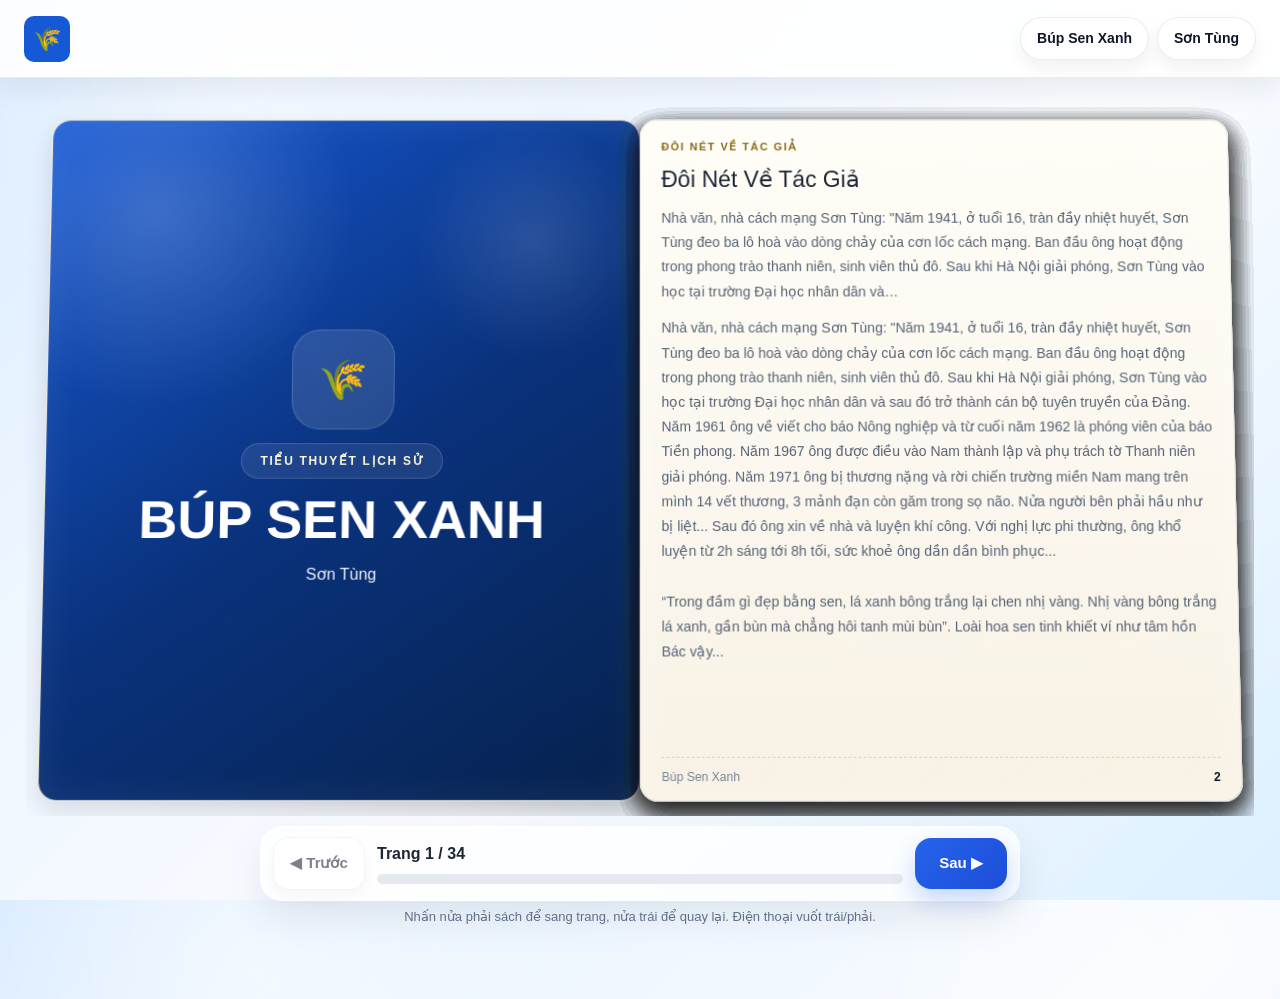
==== test.html @ 9b752dc6 "l2" ====
<!DOCTYPE html>
<html lang="vi">
<head>
  <meta charset="UTF-8" />
  <meta name="viewport" content="width=device-width, initial-scale=1.0, user-scalable=yes" />
  <title>Búp Sen Xanh - Sơn Tùng</title>

  <!-- Bootstrap -->
  <link
    href="https://cdn.jsdelivr.net/npm/bootstrap@5.3.3/dist/css/bootstrap.min.css"
    rel="stylesheet"
  />

  <style>
    * { box-sizing: border-box; }

    :root {
      --book-w: min(96vw, 2200px);
      --book-h: min(84vh, 1320px);
      --page-gap: clamp(12px, 1vw, 24px);

      --paper: #fffdf7;
      --paper-2: #f4ecde;
      --ink: #1d2734;
      --muted: #556274;

      --cover-1: #1659d6;
      --cover-2: #0a327c;
      --cover-3: #06214d;

      --shadow: 0 40px 90px rgba(0,0,0,.35);
      --turn-time: 1.1s;
      --nav-h: 78px;
    }

    html, body { height: 100%; }

    body {
      margin: 0;
      min-height: 100vh;
      overflow-x: hidden;
      overflow-y: auto;
      font-family: 'Segoe UI', Inter, Arial, Helvetica, sans-serif;
      color: var(--ink);
      background:
        radial-gradient(circle at 20% 8%, rgba(255,255,255,.55), transparent 24%),
        radial-gradient(circle at 85% 12%, rgba(255,255,255,.35), transparent 18%),
        linear-gradient(135deg, #d9ebff 0%, #eef6ff 28%, #f9fbff 58%, #ddf0ff 100%);
    }

    .topbar {
      position: fixed;
      top: 0;
      left: 0;
      right: 0;
      z-index: 9999;
      background: rgba(255,255,255,.88) !important;
      backdrop-filter: blur(12px);
      border-bottom: 1px solid rgba(15,23,42,.08);
      box-shadow: 0 10px 30px rgba(15,23,42,.08);
      min-height: var(--nav-h);
    }

    .navbar-brand img {
      height: 46px;
      width: auto;
      object-fit: contain;
      display: block;
      border-radius: 10px;
    }

    .btn-nav {
      display: inline-flex;
      align-items: center;
      justify-content: center;
      padding: 10px 16px;
      border-radius: 999px;
      text-decoration: none;
      font-weight: 700;
      font-size: 14px;
      color: #0f172a;
      background: #ffffff;
      border: 1px solid rgba(15,23,42,.08);
      box-shadow: 0 8px 18px rgba(15,23,42,.06);
      transition: .2s ease;
    }

    .btn-nav:hover {
      transform: translateY(-1px);
      color: #1d4ed8;
      border-color: rgba(37,99,235,.2);
    }

    .nav-buttons { margin-left: auto; }

    .app {
      min-height: 100%;
      display: grid;
      grid-template-rows: 1fr auto;
      padding: calc(var(--nav-h) + 18px) clamp(10px, 2vw, 26px) 12px;
      gap: 10px;
    }

    .stage {
      position: relative;
      display: flex;
      align-items: center;
      justify-content: center;
      perspective: 4600px;
      overflow: hidden;
    }

    .floor-shadow {
      position: absolute;
      width: calc(var(--book-w) * 0.92);
      height: clamp(50px, 5vw, 90px);
      bottom: 2.5%;
      border-radius: 50%;
      background: radial-gradient(ellipse at center, rgba(0,0,0,.28), transparent 72%);
      filter: blur(18px);
      transform: translateY(16px);
      pointer-events: none;
    }

    .book {
      position: relative;
      width: var(--book-w);
      height: var(--book-h);
      transform-style: preserve-3d;
      transform: rotateX(10deg);
      user-select: none;
      cursor: pointer;
    }

    .book-base {
      position: absolute;
      inset: 0;
      border-radius: 22px;
      background: linear-gradient(180deg, #cbc5bc 0%, #b4ada4 35%, #d8d1c9 100%);
      transform: translateZ(-36px);
      box-shadow: var(--shadow);
    }

    .page-stack-left, .page-stack-right {
      position: absolute;
      top: clamp(14px, 1vw, 24px);
      width: calc(50% - var(--page-gap));
      height: calc(100% - clamp(28px, 2vw, 48px));
      border-radius: 18px;
      overflow: hidden;
      background: linear-gradient(180deg, #fcf8ef 0%, #efe7d7 45%, #faf5ea 100%);
      box-shadow: inset 0 0 0 1px rgba(0,0,0,.07), inset 0 0 20px rgba(0,0,0,.07);
      z-index: 1;
    }

    .page-stack-left { left: var(--page-gap); }
    .page-stack-right { right: var(--page-gap); }

    .spine {
      position: absolute;
      left: 50%;
      top: 1.2%;
      width: clamp(18px, 1vw, 26px);
      height: 97%;
      transform: translateX(-50%) translateZ(4px);
      border-radius: 999px;
      background: linear-gradient(180deg, rgba(255,255,255,.65) 0%, rgba(255,255,255,.18) 12%, rgba(0,0,0,.18) 48%, rgba(255,255,255,.28) 80%, rgba(255,255,255,.55) 100%);
      box-shadow: 0 0 26px rgba(255,255,255,.28), inset 0 0 10px rgba(0,0,0,.2);
      z-index: 6;
      pointer-events: none;
    }

    .gutter-shadow {
      position: absolute;
      left: 50%;
      top: clamp(14px, 1vw, 24px);
      width: clamp(60px, 6vw, 100px);
      height: calc(100% - clamp(28px, 2vw, 48px));
      transform: translateX(-50%);
      background: radial-gradient(circle at center, rgba(0,0,0,.16), transparent 68%);
      filter: blur(12px);
      z-index: 4;
      pointer-events: none;
    }

    .sheet {
      position: absolute;
      inset: 0;
      transform-style: preserve-3d;
      pointer-events: none;
    }

    .page {
      position: absolute;
      top: clamp(14px, 1vw, 24px);
      width: calc(50% - var(--page-gap));
      height: calc(100% - clamp(28px, 2vw, 48px));
      border-radius: 18px;
      overflow-y: auto;
      background: linear-gradient(180deg, var(--paper) 0%, #fbf7ee 55%, #f8f1e4 100%);
      border: 1px solid rgba(0,0,0,.07);
      box-shadow: 0 10px 26px rgba(0,0,0,.12), inset 0 0 40px rgba(255,255,255,.4);
      backface-visibility: hidden;
      display: flex;
      flex-direction: column;
    }

    .page::-webkit-scrollbar { width: 6px; }
    .page::-webkit-scrollbar-thumb { background: rgba(0,0,0,.15); border-radius: 999px; }

    .static-left { left: var(--page-gap); transform-origin: right center; z-index: 5; }
    .front { right: var(--page-gap); transform-origin: left center; transition: transform var(--turn-time) cubic-bezier(.2,.72,.18,1); z-index: 3; }
    .back { left: var(--page-gap); transform: rotateY(180deg); transform-origin: right center; transition: transform var(--turn-time) cubic-bezier(.2,.72,.18,1); z-index: 2; }

    .sheet.flipped .front { transform: rotateY(-180deg); }
    .sheet.flipped .back { transform: rotateY(0deg); }

    .page-content {
      position: relative;
      z-index: 1;
      height: 100%;
      padding: clamp(18px, 1.5vw, 34px) clamp(18px, 1.6vw, 36px) clamp(14px, 1vw, 24px);
      display: flex;
      flex-direction: column;
      gap: clamp(10px, 1vw, 16px);
      overflow-y: auto;
    }

    .cover-layout {
      height: 100%;
      border-radius: inherit;
      display: flex;
      flex-direction: column;
      justify-content: center;
      align-items: center;
      text-align: center;
      gap: 14px;
      color: #fff;
      background: radial-gradient(circle at 18% 14%, rgba(255,255,255,.18), transparent 26%), radial-gradient(circle at 82% 18%, rgba(255,255,255,.12), transparent 16%), linear-gradient(145deg, var(--cover-1) 0%, var(--cover-2) 52%, var(--cover-3) 100%);
      box-shadow: inset 0 0 0 1px rgba(255,255,255,.08), inset 0 0 40px rgba(255,255,255,.08);
      position: relative;
      overflow: hidden;
    }

    .cover-emblem { width: clamp(90px, 8vw, 150px); height: clamp(90px, 8vw, 150px); display: grid; place-items: center; border-radius: 28px; font-size: clamp(40px, 3vw, 70px); background: rgba(255,255,255,.12); border: 1px solid rgba(255,255,255,.16); backdrop-filter: blur(8px); }
    .cover-badge { display: inline-flex; align-items: center; justify-content: center; padding: 8px 18px; border-radius: 999px; font-size: clamp(12px, .85vw, 16px); font-weight: 800; letter-spacing: .14em; text-transform: uppercase; color: #fff8d5; border: 1px solid rgba(255,255,255,.16); background: rgba(255,255,255,.08); }
    .cover-title { margin: 0; max-width: 90%; font-size: clamp(30px, 4.2vw, 86px); line-height: 1.03; font-weight: 900; }
    .cover-sub { margin: 0; max-width: min(80%, 680px); font-size: clamp(14px, 1.25vw, 24px); line-height: 1.75; opacity: .96; }

    .chapter-kicker { font-size: clamp(11px, .78vw, 14px); font-weight: 800; letter-spacing: .14em; color: #8a6a15; text-transform: uppercase; }
    .chapter-title { margin: 0; font-size: clamp(22px, 1.8vw, 40px); line-height: 1.2; }
    .lead { margin: 0; font-size: clamp(14px, 1.08vw, 20px); line-height: 1.8; color: var(--muted); white-space: pre-wrap; }

    .highlight { padding: clamp(14px, 1vw, 18px); border-radius: 16px; background: linear-gradient(180deg, #fff4cf 0%, #fff9e7 100%); border-left: 5px solid #f2b628; color: #725300; font-size: clamp(13px, .95vw, 18px); line-height: 1.8; }

    .page-footer { margin-top: auto; padding-top: 10px; border-top: 1px dashed rgba(15,23,42,.14); display: flex; align-items: center; justify-content: space-between; gap: 10px; font-size: clamp(12px, .85vw, 15px); color: #778396; }
    .page-no { font-weight: 800; color: #0f172a; }

    .controls {
      width: min(760px, 100%);
      margin: 0 auto;
      display: grid;
      grid-template-columns: auto 1fr auto;
      align-items: center;
      gap: 12px;
      padding: 10px 12px;
      border-radius: 22px;
      background: rgba(255,255,255,.78);
      border: 1px solid rgba(255,255,255,.7);
      box-shadow: 0 16px 40px rgba(15,23,42,.08);
      backdrop-filter: blur(12px);
    }

    .nav-btn-control {
      border: 0;
      min-width: 92px;
      padding: 14px 16px;
      border-radius: 16px;
      cursor: pointer;
      font-size: 15px;
      font-weight: 800;
      transition: transform .18s ease, opacity .18s ease;
    }
    .nav-btn-control:hover { transform: translateY(-2px); }
    .nav-btn-control.prev { background: #ffffff; color: #0f172a; border: 1px solid rgba(15,23,42,.08); box-shadow: 0 8px 18px rgba(15,23,42,.06); }
    .nav-btn-control.next { color: white; background: linear-gradient(135deg, #2563eb, #1d4ed8); box-shadow: 0 12px 24px rgba(37,99,235,.24); }
    .nav-btn-control:disabled { cursor: not-allowed; opacity: .55; transform: none; }

    .status { display: grid; gap: 8px; min-width: 0; }
    .progress { width: 100%; height: 10px; border-radius: 999px; overflow: hidden; background: #e6e9f0; }
    .progress span { display: block; width: 0%; height: 100%; border-radius: inherit; background: linear-gradient(90deg, #2563eb, #6bb6ff); transition: width .35s ease; }
    .hint { text-align: center; font-size: 13px; color: #64748b; margin-top: 6px; margin-bottom: 5%; }

    @media (max-width: 1400px) { :root { --book-w: min(95vw, 1800px); --book-h: min(80vh, 1050px); } }
    @media (max-width: 980px) { :root { --book-w: min(97vw, 1260px); --book-h: min(70vh, 820px); } .book { transform: rotateX(6deg); } }
    @media (max-width: 640px) { :root { --book-w: 97vw; --book-h: min(56vh, 560px); --page-gap: 10px; } .book { transform: rotateX(3deg); } .controls { grid-template-columns: 74px 1fr 74px; } .nav-btn-control { min-width: 74px; padding: 12px 10px; font-size: 14px; } .cover-title { font-size: clamp(22px, 6vw, 34px); } .chapter-title { font-size: 18px; } }
  </style>
</head>
<body>
  <nav class="navbar navbar-expand-lg topbar">
    <div class="container-fluid px-3 px-lg-4">
      <a class="navbar-brand" id="brandLink" href="#">
        <img id="brandLogo" src="data:image/svg+xml,%3Csvg xmlns='http://www.w3.org/2000/svg' viewBox='0 0 100 100'%3E%3Crect width='100' height='100' fill='%231659d6'/%3E%3Ctext x='50' y='67' font-size='50' text-anchor='middle' fill='white' font-family='monospace'%3E🌾%3C/text%3E%3C/svg%3E" alt="Logo">
      </a>
      <button class="navbar-toggler" type="button" data-bs-toggle="collapse" data-bs-target="#navbarMain"><span class="navbar-toggler-icon"></span></button>
      <div class="collapse navbar-collapse" id="navbarMain">
        <ul class="navbar-nav me-auto"></ul>
        <div class="nav-buttons d-flex align-items-center gap-2" id="navButtons"></div>
      </div>
    </div>
  </nav>

  <div class="app">
    <div class="stage">
      <div class="floor-shadow"></div>
      <div class="book" id="book"></div>
    </div>
    <div>
      <div class="controls">
        <button class="nav-btn-control prev" id="prevBtn">◀ Trước</button>
        <div class="status"><strong id="pageInfo">Trang 1 / 1</strong><div class="progress"><span id="progressBar"></span></div></div>
        <button class="nav-btn-control next" id="nextBtn">Sau ▶</button>
      </div>
      <div class="hint">Nhấn nửa phải sách để sang trang, nửa trái để quay lại. Điện thoại vuốt trái/phải.</div>
    </div>
  </div>

  <script>
    // ==================== TOÀN BỘ NỘI DUNG BÚP SEN XANH ====================
    // Nội dung được trích từ file PDF, đầy đủ 3 chương với 31 phần
    const PAGE_CONTENTS = [
      { type: "cover", title: "BÚP SEN XANH", subtitle: "Sơn Tùng", badge: "TIỂU THUYẾT LỊCH SỬ", icon: "🌾" },
      { title: "Đôi Nét Về Tác Giả", content: "Nhà văn, nhà cách mạng Sơn Tùng: \"Năm 1941, ở tuổi 16, tràn đầy nhiệt huyết, Sơn Tùng đeo ba lô hoà vào dòng chảy của cơn lốc cách mạng. Ban đầu ông hoạt động trong phong trào thanh niên, sinh viên thủ đô. Sau khi Hà Nội giải phóng, Sơn Tùng vào học tại trường Đại học nhân dân và sau đó trở thành cán bộ tuyên truyền của Đảng. Năm 1961 ông về viết cho báo Nông nghiệp và từ cuối năm 1962 là phóng viên của báo Tiền phong. Năm 1967 ông được điều vào Nam thành lập và phụ trách tờ Thanh niên giải phóng. Năm 1971 ông bị thương nặng và rời chiến trường miền Nam mang trên mình 14 vết thương, 3 mảnh đạn còn găm trong sọ não. Nửa người bên phải hầu như bị liệt... Sau đó ông xin về nhà và luyện khí công. Với nghị lực phi thường, ông khổ luyện từ 2h sáng tới 8h tối, sức khoẻ ông dần dần bình phục...\n\n“Trong đầm gì đẹp bằng sen, lá xanh bông trắng lại chen nhị vàng. Nhị vàng bông trắng lá xanh, gần bùn mà chẳng hôi tanh mùi bùn”. Loài hoa sen tinh khiết ví như tâm hồn Bác vậy..." },
      { title: "Chương I - Thời Thơ Ấu (Phần 1)", content: "Cơn dông mùa hạ dấy lên ở phía nam. Mây đen từng khối ùn ùn như nấm từ dưới chân trời đùn lên. Thoáng chốc, các ngọn núi của dãy Dăng Màn, Thiên Nhẫn… đã ngập chìm vào mây đen đục. Mảng nắng hẹp dần. Cảnh sắc hai bờ sông Lam đã ngả màu sẫm. Bên gốc cây đa đầu làng Chùa có mấy con bò đứng ngủ, mồm nhai uể oải. Một tốp người đi làm đồng về ngồi nghỉ chân bên gốc đa đang gạ ông Xẩm hát cho nghe một bài mới. Ông Xẩm ngước đôi mắt mù lòa về phía có tiếng sấm xa xa... Ông Xẩm cất tiếng đàn bầu: \"Trời có thấu chăng trời! Nước Nam cơ khổ nhiều đời đắng cay...\" Bé Thanh chạy về khi mẹ chuyển dạ sinh em trai. Đêm đó, ông đồ Hoàng Xuân Đường đặt tên cho đứa trẻ là Nguyễn Sinh Côn, tự Tất Thành." },
      { title: "Chương I - Thời Thơ Ấu (Phần 2)", content: "Dưới bóng tre đầu làng, bà đồ cùng mấy người đứng tuổi chạy ra phía đầm sen. Về tới đầu sân, cơn đau chuyển sinh lại thốn thoáy, mệt quá chị nho Sắc phải ngồi thụp xuống bên gốc cây thị. Bà đồ giục cô An: \"An, con vô quạt than lên! Mau!\" Bé Thanh bước qua dãy chè mạn hảo sang nhà ông bà ngoại. Tiếng khóc chào đời của đứa trẻ vang lên. Ông đồ ngồi xếp bằng trên phản gụ, anh nho Sắc ngồi đối diện. Ông đồ nói: \"Tôi muốn đặt cho cháu tên là Côn, tự là Tất Thành. Côn ấy là tích loài cá hóa chim bằng. Thằng bé sẽ có chí vùng vẫy bốn bể, dù gặp truân chuyên chìm nổi, nhưng ắt thành công.\" Anh nho Sắc nắn nót dòng chữ Nguyễn Sinh Côn, tự Tất Thành." },
      { title: "Chương I - Thời Thơ Ấu (Phần 3)", content: "Không ai còn nhớ được người đầu tiên của dòng họ Nguyễn Sinh đến làng Sen khai cơ lập nghiệp. Người ta chỉ còn nhớ rằng, từ buổi làng Sen còn là trang trại đã có người họ Nguyễn ở sinh sống. Hồi bấy giờ còn gọi là Trại Sen, vì có nhiều đầm sen rộng bát ngát. Hà Thị Hy là con gái một nghệ nhân nổi tiếng về ngón đàn đáy, đàn bầu. Cô có biệt tài về múa đèn, được gọi là cô Đèn. Cô Hy về làm bạn với ông Nguyễn Sinh Nhậm, năm Quý Hợi (1863) sinh con trai đặt tên là Nguyễn Sinh Sắc. Cha mất sớm, mẹ cũng mất khi Sắc mới lên bốn, Sắc về ở với người anh cùng cha khác mẹ." },
      { title: "Chương I - Thời Thơ Ấu (Phần 4)", content: "Từ ngày ông đồ Hoàng Xuân Đường tạ thế, nhà bà đồ trở nên eo hẹp tiền tiêu. Cả nhà bảy miệng ăn chỉ trông vào hoa lợi của hơn hai mẫu ruộng. Chị nho Sắc và cô An phải kéo sợi dệt vải luôn tay mới có tiền bút nghiên cho anh Sắc học ôn thi. Vừa qua giỗ đầu ông Hoàng Xuân Đường, anh nho Sắc đi thi Hương khoa Giáp Ngọ (1894) trường Nghệ. Ông Xẩm hát tích Cúc Hoa nuôi chồng ăn học. Tin vui: anh nho Sắc đỗ cử nhân. Cả làng ra đón quan tân khoa. Anh Sắc nói: \"Tôi sinh từ làng Sen. Tôi lớn lên trên đất làng Chùa. Tôi là dân và bao giờ cũng vẫn là người dân của làng ta, của xứ sở ta.\"" },
      { title: "Chương I - Thời Thơ Ấu (Phần 5)", content: "Sương sớm ám mái nhà. Tiếng chim cu gáy trên khóm tre làng xa văng vẳng. Nắng trải vàng rộm đồng quê. Bà con hàng xóm và bạn hát phường vải lần lượt đến tiễn đưa gia đình quan cử vào kinh. Bé Côn chạy từ ngoài hè nhà sà vào lòng bà. Bà đồ ôm choàng lấy cháu, nước mắt ướt mèm. Đoàn người tiễn đưa ra tới con đường quan. Ông Xẩm cất tiếng đàn bầu: \"Chòm xóm náu lặng mà nghe, tôi xin ca một bài vè Đức ông. Bao giờ đầu nhọn như chông, xương đeo trước ngực, Đức ông sẽ về...\" Thành phố Vinh hiện ra trước mắt cậu bé Côn. Lần đầu tiên Côn thấy có nhiều đường tỏa ra như bàn cờ và nhà cửa san sát." },
      { title: "Chương I - Thời Thơ Ấu (Phần 6)", content: "Sau một tháng đi bộ ròng rã, gia đình anh cử nhân Nguyễn Sinh Sắc vào tới kinh đô Huế. Anh Sắc đưa vợ con đến ở đậu tại ngôi nhà tranh ba gian gần Viện Đô Sát. Anh vào học Quốc tử giám, đổi tên là Nguyễn Sinh Huy. Lần đầu tiên đến kinh thành Huế, Côn ngơ ngác như chú nai con lạc. Côn và anh cả Khiêm được cha dẫn đi xem phong cảnh đất thần kinh. Côn hỏi về sông Hương, về Ngọ Môn. Đi trên đường về chợ Xép, Côn thấy nhiều người nghèo khổ, ăn xin. Anh Sắc nói: \"Các con cứ hình dung cái nón chóp úp sấp thì sự sắp xếp kẻ giàu, người nghèo ở trên thế gian này cũng thế.\"" },
      { title: "Chương I - Thời Thơ Ấu (Phần 7)", content: "Anh cử nhân Nguyễn Sinh Sắc lại rớt khoa thi Hội Mậu Tuất (1898). Quan thượng thư Bộ Hình Đào Tấn thông cảm cảnh nhà túng thiếu, bàn với ông Nguyễn Viết Chuyên đón cử nhân Nguyễn Sinh Sắc về dạy học. Anh Sắc nhận đến ở nhà ông Nguyễn Độ tại Dương Nổ. Côn lên tám tuổi có trí nhớ khác thường. Một hôm anh Sắc kiểm tra bài, Côn đã thuộc cả mười lăm trang sách. Anh Sắc nói: \"Con đã thuộc bài, các bạn chưa thuộc mà con rủ bạn đi câu cá là phạm lỗi ích kỷ.\" Mặt trời đã đứng bóng, ba cậu học trò bước theo sau thầy trên con đường làng man mát bóng tre." },
      { title: "Chương I - Thời Thơ Ấu (Phần 8)", content: "Chị Sắc sống thui thủi một mình trong thành nội, nhớ chồng con da diết. Chị bàn với chồng đưa bé Côn về ở cùng. Cậu bé Nguyễn Sinh Côn lại sống bên cạnh mẹ trong những ngày mẹ đau yếu sắp sinh em. Côn xin theo Huệ Minh xem lễ Vạn Thọ (sinh nhật vua). Côn được nhìn thấy vua Thành Thái. Sau đó Côn bị cảm. Mùa hè năm cuối thế kỷ 19, Côn đang nhặt lá thì mẹ đau bụng chuyển sinh. Côn chạy sang Dương Nổ gọi cha về. Chị Sắc sinh con trai, anh đặt tên là Nguyễn Sinh Nhuận. Chị Sắc bị bệnh hậu sản. Anh Sắc phải đi Thanh Hóa coi thi Hương." },
      { title: "Chương I - Thời Thơ Ấu (Phần 9)", content: "Ngày 22 tháng chạp năm Canh Tý (10-2-1901), kinh thành Huế nhuộm màu ảm đạm. Côn xách cơm về thì nghe tiếng Huệ Minh gọi: \"Côn ơi! Mệ chết!\" Côn chạy về, mẹ đã tắt thở. Côn phủ phục bên mẹ khóc. Huệ Minh bế bé Xin ra. Hàng xóm đến giúp đưa đám. Ngôi mộ bà cử Sắc được vun cao bên bãi tha ma Nam Giao. Chôn cất mẹ xong, Côn bế em về nhà. Đêm giao thừa, Côn ru em: \"À ơi. Bồng bồng bế bế bồng bồng… Cò con theo mẹ sang sông đắm đò…\" Bé Xin gào khóc đòi sữa rồi đuối dần." },
      { title: "Chương I - Thời Thơ Ấu (Phần 10)", content: "Nguyễn Sinh Sắc về tới Thành Nội, vợ đã mất, đứa con út hấp hối trên tay bé Côn. Ông đưa hai con trai trở về Nghệ. Bà đồ An ôm cháu khóc. Phan Bội Châu và Vương Thúc Quý phúng viếng đôi câu đối. Bà đồ An bán ruộng lần thứ ba cho chàng rể vào kinh ứng thí. Côn kể cho bà nghe việc được nhìn thấy mặt vua. Côn hỏi về người tai mắt. Bà đáp: \"Người tai mắt là người có nhiều chữ, có chí lớn, lo nghĩ những công việc ích nước lợi dân.\" Trong lớp học, Côn làm câu đối: \"Chung Sơn vượng khí thành kiên cố, Trắc Lĩnh đa vân thị lão niên.\" Tin vui: ông Nguyễn Sinh Sắc đậu Hội thí, Phó bảng." },
      { title: "Chương I - Thời Thơ Ấu (Phần 11)", content: "Cụ đồ An ốm nặng. Côn chăm sóc bà, nhai trầu cho bà. Bà nói: \"Cháu sáng ý, lanh tay, nhạy miệng. Bà rất áy náy về cha cháu ở cái tuổi trẻ chưa qua già chưa tới mà đã thất nội trợ!\" Tiếng chim cuốc kêu đêm, bà kể chuyện vua Đỗ Vũ hóa thành chim cuốc. Một buổi sáng, Côn được cha giao đi Vinh cân thuốc cho bà. Trên đường về, Côn gặp anh Khiêm báo tin: \"Bà chết rồi!\" Côn khóc nấc: \"Bà ơi! Ông ngoại cháu chết! Mệ cháu chết! Em cháu chết! Giờ lại đến lượt bà chết! Bà ơi!\"" },
      { title: "Chương I - Thời Thơ Ấu (Phần 12)", content: "Chôn cất bà ngoại xong, Phan Bội Châu lập Duy Tân Hội (5-1904). Quan Phó bảng Sắc không tham gia nhưng thường trao đổi với Phan Bội Châu. Côn thường làm liên lạc. Một hôm Côn chiết tự: \"Rút ruột vua, tam dân bình đẳng. Chém đầu Tây, tứ chủng giai huynh.\" Trên đường tiễn Phan Bội Châu lên đường Đông du, Phan Bội Châu nói với Côn: \"Chim bằng tung cánh xuyên trời thẳm, thử sức đại đương thuở cá côn. Chú tin cháu sẽ là người xoay chuyển cuộc thế.\" Hai cha con quan Phó bảng Sắc lặng lẽ bước trên con đường mưa bụi." },
      { title: "Chương II - Thời Niên Thiếu (Phần 1)", content: "Những ngày sửa soạn theo cha vào Huế lần thứ hai, Côn theo cha đi thắp hương mộ ông bà. Hai anh em đến chào thầy Vương Thúc Quý. Thầy tặng sách \"Nhất nhật tam tỉnh ngô thân\" và nói: \"Con đã để lại trong trí thầy một vế câu đối: Cưỡi ngựa dong thẳng Tấn lên Đường. Hôm nay con lên đường, thầy chúc con thẳng tấn đến đích lớn.\" Gió sớm đưa hương sen vào cửa sổ. Quan Phó bảng Sắc ngồi trước án thư uống trà mạn sen, nhìn con gái Thanh đã hai mươi tuổi, lòng băn khoăn. Ba cha con từ giã quê nhà, dân làng tiễn ra tận đầu làng." },
      { title: "Chương II - Thời Niên Thiếu (Phần 2)", content: "Ba cha con ông Sắc trở lại Huế: quan Phó bảng Nguyễn Sinh Huy, Nguyễn Tất Đạt, Nguyễn Tất Thành. Hai anh em trồng cây đại trên mộ mẹ. Những ngày đầu ở nhờ nhà ông Phạm Khắc Doãn. Tất Thành được quan biên tu chú ý vì đôi mắt sáng. Thành thể hiện sự khéo léo, nội trợ, được Phạm Gia Cần quý mến. Quan Phó bảng Huy nhận chức thừa biện Bộ Lễ. Phan Chu Trinh diễn thuyết đòi dân quyền. Tất Thành vào trường Đông Ba học chữ quốc ngữ và tiếng Pháp. Thầy hiệu trưởng khen Thành học giỏi, dịch thơ Pháp thành ca dao Việt Nam." },
      { title: "Chương II - Thời Niên Thiếu (Phần 3)", content: "Thu sang, Thành kết thúc tiểu học, hồi hộp chờ vào trường Quốc học. Chị Thanh gửi thư: \"Chị sống một thân, giữ nếp thanh bần mà không dốt nát. Chị đã học được chữ mới như em. Nghe lời giải San, chị vô Hội kín...\" Thầy Lê Văn Miến đến báo tin hai anh em được nhận vào trường Quốc học. Thầy nói: \"Nước mất mà không biết là bất trí, biết mà không chiến đấu là bất trung.\" Cầu Tràng Tiền được dựng lại. Nguyễn Tất Thành bước vào \"Thiên đường trường học\" với bao ngờ vực. Trên cổng trường gắn biển: \"Pháp tự quốc học trường môn\"." },
      { title: "Chương II - Thời Niên Thiếu (Phần 4)", content: "Đêm giỗ mẹ, ba cha con quây quần. Ông Đặng Thái Thân đến thăm, bàn việc đưa Nguyễn Tất Thành xuất dương sang Nhật theo Phan Bội Châu. Thành bày tỏ quan điểm: \"Đuổi hổ cửa trước, rước beo cửa sau. Muốn đánh đuổi kẻ địch thì phải biết rõ chúng. Cháu muốn sang Pháp để tìm hiểu.\" Đặng Thái Thân xúc động: \"Dù không cùng đường đi, nhưng vẫn tìm thấy ở cháu một đồng chí đồng tâm. Chú cháu mình cùng một trái tim: Yêu nước.\" Ông lặn vào đêm tối." },
      { title: "Chương II - Thời Niên Thiếu (Phần 5)", content: "Mùa hè, Thành cùng bạn thăm lăng tẩm, chùa Thiên Mụ. Bỗng tiếng trống ngũ liên, vọi đồng: \"Hoàng triều có biến!\" Vua Thành Thái mưu đánh Tây bị lộ, bị hạ ngục. Quan thừa biện Huy kể: \"Đức vua giả vờ lơ đễnh, giấu kín chí lớn bằng cách ham đọc sách Pháp, tập lái ô tô. Người Tây sợ lý tưởng cấp tiến của ngài.\" Sáng 21 tháng 6 năm Đinh Mùi (30-7-1907), vua Thành Thái bị đày. Dân chúng lập bàn thờ tiễn biệt. Vua ném tờ tuyên cáo xuống đất: \"Muôn dân nô lệ từng đàn, vui chi bệ ngọc ngai vàng riêng ta? Hỡi ôi mất nước tan nhà, cừu thù quốc sỉ ấy là nợ chung.\"" },
      { title: "Chương II - Thời Niên Thiếu (Phần 6)", content: "Nguyễn Sinh Huy bị buộc thôi chức, bổ nhiệm tri huyện Bình Khê. Vương Thúc Quý từ trần trên đường xuất dương. Tất Thành tiễn cha đi Bình Khê. Bến đò sông Hương, ông Huy nói: \"Cha đã kính thư vào ông Hồ Tá Bang. Nếu lập được trường Dục Thanh tại Phan Thiết, cha tới dạy chữ nho, con nhận dạy chữ mới.\" Ông đặt tay lên vai con: \"Với con, cha mong đợi rất nhiều. Cha đi nhá!\" Thành đứng nhìn theo, cái ô của cha nhòa vào nắng quáng." },
      { title: "Chương II - Thời Niên Thiếu (Phần 7)", content: "Nguyễn Tất Đạt từ Nghệ về, Thành bị cảm sốt. Thầy Lê Văn Miến đến thăm, mời hai anh em về ở nhưng Thành từ chối vì muốn sống tự lập. Trong giờ học lịch sử cách mạng Pháp, Thành suy tư: nước Pháp có những nhà tư tưởng như Montesquieu, Rousseau đề xướng Tự do, Bình đẳng, Bác ái, sao lại xâm lược nước Nam? Thầy giáo Pháp khen những học trò thuộc lòng sử Pháp. Thành nói: \"Biết nhiều càng quý, tiếc là hai anh ấy lại quên mất lịch sử nước nhà, chẳng nhớ nổi tên các con sông, trái núi ở quê hương mình!\"" },
      { title: "Chương II - Thời Niên Thiếu (Phần 8)", content: "Cuộc nổi dậy của nông dân Thừa Thiên – Huế bị dập tắt. Nguyễn Tất Thành bị cảnh sát săn đuổi. Tòa khâm sứ yêu cầu học sinh tham gia biểu tình làm giấy đầu thú. Thầy Lê Văn Miến khuyên Thành nhẫn nhục để học. Thành đáp: \"Con cam chịu bị đuổi ra khỏi trường chứ không thể tự trói mình nộp mạng cho tòa khâm! Vua ung dung đi đày, không quay trở lại ngồi trên ngai vàng nô lệ. Con yêu cái ghế học trò, nhưng không thể chịu nhục để có mảnh bằng thành chung.\" Thầy Miến nghẹn ngào: \"Con hãy đi theo tiếng gọi của lòng con.\"" },
      { title: "Chương II - Thời Niên Thiếu (Phần 9)", content: "Nắng nóng như lửa đốt Huế. Nguyễn Tất Thành rời Huế, đi theo nhóm lái kẹo mạch nha vào Quảng Ngãi. Qua đèo Hải Vân, hổ vồ ngựa. Mọi người đào huyệt chôn ngựa. Ông xà ích khấn: \"Con trâu là đầu cơ nghiệp, con ngựa là vựa tiền.\" Thành cùng đẩy xe vượt đèo. Đến Quảng Ngãi, anh nghe dân kể về quan Trần Văn Phổ (cha Trần Phú) thắt cổ tự tử vì không chịu hợp tác với thực dân. Thành vào Bình Định, gặp phường tuồng Vinh Thanh, nhận xét về vai Hoàng Phi Hổ. Ông trùm phường ngạc nhiên: \"Cậu là thầy tuồng rồi!\"" },
      { title: "Chương II - Thời Niên Thiếu (Phần 10)", content: "Thành vào Bình Khê gặp cha. Quan huyện Sắc hỏi lạnh lùng: \"Anh đến với tôi để làm gì?\" Thành đáp: \"Con đến thăm cha để rồi con đi.\" Ông nói: \"Được. Cha tưởng con đi theo cha thì đáng buồn. Con phải tự tìm ra cho mình một hướng đi.\" Ông kể chuyện thử lính hầu để nghiệm ra việc xử án. Ông nói: \"Làm quan dẫu có giữ mình trong sạch cũng không tránh được hết lỗi lầm. Chỉ một lần gieo oan thì cũng phải ba đời mình chịu oán. Thôi đi đi con! Nước mất con đi tìm nước.\"" },
      { title: "Chương II - Thời Niên Thiếu (Phần 11)", content: "Nguyễn Tất Thành vào Phan Thiết, nhận dạy học tại trường Dục Thanh. Anh dạy chữ Tây, sử ký, địa dư. Trong giờ học sử: \"Truyện Con Rồng cháu Tiên là niềm tự hào về giống nòi. Cái bọc 100 trứng là lòng mẹ. Chung một lòng mẹ là cùng một nòi giống, đó là hai tiếng Đồng Bào.\" Thầy dạy học trò, giúp đỡ người nghèo, tắm cho trẻ em xóm chài. Thầy gặp Tư Lê - người được anh cứu trong cuộc biểu tình ở Huế. Họ kết bạn, Tư Lê gọi anh là anh Ba. Anh Ba quyết định vào Sài Gòn." },
      { title: "Chương II - Thời Niên Thiếu (Phần 12)", content: "Một buổi sáng, thầy Thành vắng mặt ở trường. Ông Hồ Tá Bang đọc thư thầy để lại: \"Các trò thân yêu! Thầy không thể ở lại trường Dục Thanh dài hơn nữa. Thầy phải đi, đi rất xa. Ước mơ một ngày mai nước nhà độc lập tự do kêu gọi thầy dấn bước ra đi... Hồn nước gọi chúng ta lên phía trước! Ngày… tháng 10 năm 1910. Nguyễn Tất Thành.\" Ông Hồ Tá Bang nói: \"Chiếc lồng son nuôi chim họa mi không thể nuôi được chim đại bàng. Trường Dục Thanh không thể là nơi luyện chí anh hùng của thầy Nguyễn Tất Thành.\" Những áng mây nhuộm nắng ban mai bay ra biển xa xăm." },
      { title: "Chương III - Tuổi Hai Mươi (Phần 1)", content: "Thuyền chở hàng của Tư Lê từ Phan Thiết về Sài Gòn lúc đêm khuya. Anh Ba ngỡ ngàng trước đèn điện sáng trưng. Tư Lê đưa anh Ba qua bến cảng Nhà Rồng. Anh thấy những con tàu viễn dương sừng sững, những người thợ khuân vác vất vả. Họ giúp một ông lão bị đổ gạo. Tư Lê đưa anh Ba về xóm thợ gần Bến Nhà Rồng, gặp ông già Đờn và cô Út Huệ. Ông già Đờn đờn hay, được anh em thợ quý mến. Ông tiếp đón anh Ba niềm nở: \"Thầy Ba là người tai mắt, dám xả thân cứu người khổ đau, là hạng người Lục Vân Tiên rồi.\"" },
      { title: "Chương III - Tuổi Hai Mươi (Phần 2)", content: "Anh Ba tìm gặp Diệp Văn Kỳ - bạn cũ ở Huế. Kỳ ngạc nhiên khi thấy anh làm thợ khuân vác. Anh Ba nói: \"Ở đời nghề nào cũng tốt, không có nghề xấu mà có người xấu.\" Anh nhờ Kỳ đưa đi tìm cha. Ông Phó bảng Huy đang xem mạch tại hiệu thuốc Tam Thiên Đường. Hai cha con gặp nhau. Ông nói: \"Nước mất, con lo tìm đường cứu nước. Con tìm cha lúc này chẳng có nghĩa lý gì.\" Một ông già cảm ơn vì được chữa khỏi bệnh, muốn tặng lễ. Ông Huy từ chối: \"Nước mất, tôi đâu còn nhà nữa! Cha con tôi sống nay đây mai đó.\"" },
      { title: "Chương III - Tuổi Hai Mươi (Phần 3)", content: "Ngày Tết, anh Ba cùng ông già Đờn và Út Huệ đi xem chợ hoa Sài Gòn. Anh thấy cảnh thợ thuyền nghèo khổ, ăn Tết xa hoa rồi nợ nần. Anh Ba tìm thấy mục quảng cáo: hãng tàu Nhà Rồng chạy đường Sài Gòn - Mác-xây. Anh ấp ủ ý định sang Pháp. Tại bến cảng, anh Ba tập làm phu khuân vác, lao động nặng nhọc. Anh bị ngã kiệt sức, được Út Huệ chăm sóc. Anh Ba mua quà biếu ông già Đờn và mua rượu đãi anh em thợ. Anh khuyên anh em bỏ cờ bạc, mở lớp học dạy chữ." },
      { title: "Chương III - Tuổi Hai Mươi (Phần 4)", content: "Anh Ba mở lớp học dạy chữ cho anh em thợ thuyền ngay trong nhà ông già Đờn. Anh dạy họ đọc, viết, phát âm đúng. Anh nói: \"Bọn cai trị muốn dân ngu dễ trị. Hễ ai quan tâm đến việc dân no cơm ấm áo, dân có chữ là chúng triệt ngay. Chúng ta là người thợ phải rõ điều ấy để có chí học, có chí làm việc ích nước lợi nhà.\" Lớp học ngày càng đông. Ông già Đờn học đọc qua sách Lục Vân Tiên. Ông tâm sự: \"Có chữ, nhìn kẻ có quyền thế mình đỡ sợ hãi.\" Chữ anh Ba thắp sáng trong trái tim những người thợ." },
      { title: "Chương III - Tuổi Hai Mươi (Phần 5)", content: "Tháng sáu 1911, anh Ba nghe tin tàu Đô đốc La-tu-sơ Tơ-rê-vin sắp cập bến. Anh đến lữ quán gặp cha lần cuối. Ông Phó bảng Huy nói: \"Con đi xa nước, xa cha. Sinh ly có khác gì tử biệt... Con phải gạt bỏ những tính toán bé nhỏ. Cha rất vui về mục đích con đi tìm độc lập cho nước, tự do cho dân. Con đi sang Pháp coi thực sự có nhân quyền không. Dân Nam ta sống nặng với nghĩa nước tình nhà. Khi đi xa, con hãy nhớ về những điều bình thường ấy, con sẽ thấy trong tâm hồn mình cả một quê hương, cả một dân tộc. Đi đi con!\" Anh Ba lau nước mắt, nhận ít tiền từ cha." },
      { title: "Chương III - Tuổi Hai Mươi (Phần 6)", content: "Anh Ba ngồi bên bờ sông với Tư Lê, tâm sự: \"Tôi muốn sang Pháp để được nhìn tận mắt người dân Pháp sống thế nào, đằng sau những chữ tự do, bình đẳng, bác ái ẩn náu những gì.\" Tư Lê không thể đi cùng. Ngày 2 tháng 6 năm 1911, anh Ba xuống tàu Đô đốc La-tu-sơ Tơ-rê-vin. Ông thuyền trưởng Mai-sen nhận anh vào làm phụ bếp với lương 45 phơ-răng/tháng. Anh Ba nhận thẻ tàu và tập sách giới thiệu. Anh mỉm cười: mình sẽ được làm bạn với Táo quân." },
      { title: "Chương III - Tuổi Hai Mươi (Phần 7)", content: "Út Huệ vá áo cho anh Ba, lòng thẫn thờ. Anh Ba báo tin sẽ đi xa. Út Huệ nghẹn ngào: \"Sao anh không ở lại đây?\" Anh đáp: \"Tình cảnh nước mình, tôi không thể ngồi yên một chỗ xây dựng tổ ấm được.\" Đêm cuối, anh em thợ quây quần tiễn anh Ba. Ông già Đờn đàn hát: \"Kéo neo, kéo neo tàu chạy, gạt nước mắt tiễn đưa...\" Sáng ngày 5 tháng 6 năm 1911, anh Ba từ biệt mọi người. Út Huệ chạy theo trao nắm cơm: \"Anh! Cơm nắm. Em nấu cho anh bữa cơm cuối cùng này. Cầm lấy anh! Đi đi anh!\" Con tàu rời bến. Út Huệ khấn: \"Anh đi thuận gió xuôi buồm, hỡi những phương trời xa lạ, hãy đón lấy anh, một chàng trai nước Việt. Anh là của Nước của Dân, tất cả đợi Anh về.\"" },
      { type: "cover", title: "HẾT", subtitle: "Ngõ Văn, ngày 23 tháng 8 năm 1981", badge: "BÚP SEN XANH", icon: "🌿" }
    ];

    // Chuyển thành định dạng pages cho render
    const PAGES = PAGE_CONTENTS.map((p, idx) => {
      if (p.type === "cover") {
        return { type: "cover", title: p.title, subtitle: p.subtitle, badge: p.badge, icon: p.icon };
      } else {
        return {
          type: "content",
          kicker: p.title.includes("Chương") ? p.title.split(" ").slice(0,2).join(" ") : (p.title.length > 35 ? p.title.substring(0,32)+"..." : p.title),
          title: p.title,
          lead: p.content ? (p.content.length > 280 ? p.content.substring(0,280)+"…" : p.content) : "",
          blocks: [{ kind: "paragraph", text: p.content || "" }]
        };
      }
    });

    // ==================== PHẦN JAVASCRIPT CHỨC NĂNG ====================
    const brandLink = document.getElementById("brandLink");
    const brandLogo = document.getElementById("brandLogo");
    const navButtons = document.getElementById("navButtons");
    const book = document.getElementById("book");
    const prevBtn = document.getElementById("prevBtn");
    const nextBtn = document.getElementById("nextBtn");
    const pageInfo = document.getElementById("pageInfo");
    const progressBar = document.getElementById("progressBar");

    let currentSpread = 0;
    const totalPages = PAGES.length;
    const totalSpreads = Math.ceil(totalPages / 2);

    function escapeHtml(value = "") { return String(value).replace(/[&<>]/g, function(m){ if(m==='&') return '&amp;'; if(m==='<') return '&lt;'; if(m==='>') return '&gt;'; return m;}); }

    function renderNavbar() {
      brandLink.href = "#";
      brandLogo.src = "data:image/svg+xml,%3Csvg xmlns='http://www.w3.org/2000/svg' viewBox='0 0 100 100'%3E%3Crect width='100' height='100' fill='%231659d6'/%3E%3Ctext x='50' y='67' font-size='50' text-anchor='middle' fill='white' font-family='monospace'%3E🌾%3C/text%3E%3C/svg%3E";
      navButtons.innerHTML = `<a class="btn-nav" href="#">Búp Sen Xanh</a><a class="btn-nav" href="#">Sơn Tùng</a>`;
    }

    function blockTemplate(block) {
      if (block.kind === "paragraph") return `<p class="lead" style="white-space: pre-wrap;">${escapeHtml(block.text)}</p>`;
      return "";
    }

    function renderPageContent(page, index) {
      const pageNumber = index + 1;
      if (!page) return `<div class="page-content"><div class="chapter-kicker">Trang trống</div><div class="page-footer"><span></span><span class="page-no">${pageNumber}</span></div></div>`;
      if (page.type === "cover") {
        return `<div class="page-content cover-layout"><div class="cover-emblem">${escapeHtml(page.icon || "🌾")}</div><div class="cover-badge">${escapeHtml(page.badge || "Sách")}</div><h1 class="cover-title">${escapeHtml(page.title || "")}</h1><p class="cover-sub">${escapeHtml(page.subtitle || "")}</p></div>`;
      }
      return `<div class="page-content"><div class="chapter-kicker">${escapeHtml(page.kicker || "Nội dung")}</div><h3 class="chapter-title">${escapeHtml(page.title || "")}</h3>${page.lead ? `<p class="lead">${escapeHtml(page.lead)}</p>` : ""}${(page.blocks || []).map(blockTemplate).join("")}<div class="page-footer"><span>Búp Sen Xanh</span><span class="page-no">${pageNumber}</span></div></div>`;
    }

    function createStaticLeftPage(page, index) { const el = document.createElement("div"); el.className = "page static-left"; el.innerHTML = renderPageContent(page, index); return el; }
    function createSheet(frontPage, backPage, index) {
      const sheet = document.createElement("div"); sheet.className = "sheet"; sheet.dataset.index = index; sheet.style.zIndex = 100 - index;
      const front = document.createElement("div"); front.className = "page front"; front.innerHTML = renderPageContent(frontPage, index*2+1);
      const back = document.createElement("div"); back.className = "page back"; back.innerHTML = renderPageContent(backPage, index*2+2);
      sheet.appendChild(front); sheet.appendChild(back); return sheet;
    }

    function buildBook() {
      document.querySelectorAll(".sheet, .static-left").forEach(el => el.remove());
      const leftPage = createStaticLeftPage(PAGES[0], 0); book.appendChild(leftPage);
      for (let i = 0; i < totalSpreads - 1; i++) {
        const frontPage = PAGES[i*2+1]; const backPage = PAGES[i*2+2];
        const sheet = createSheet(frontPage, backPage, i); book.appendChild(sheet);
      }
      updateBook();
    }

    function updateBook() {
      const sheets = [...document.querySelectorAll(".sheet")];
      sheets.forEach((sheet, i) => { if (i < currentSpread) { sheet.classList.add("flipped"); sheet.style.zIndex = i+1; } else { sheet.classList.remove("flipped"); sheet.style.zIndex = 100 - i; } });
      const staticLeft = document.querySelector(".static-left"); if (staticLeft) staticLeft.style.visibility = currentSpread === 0 ? "visible" : "hidden";
      const currentPage = Math.min(currentSpread*2+1, totalPages); pageInfo.textContent = `Trang ${currentPage} / ${totalPages}`;
      const max = Math.max(totalPages-1,1); progressBar.style.width = `${((currentPage-1)/max)*100}%`;
      prevBtn.disabled = currentSpread === 0; nextBtn.disabled = currentSpread >= totalSpreads-1;
    }

    function nextPage() { if (currentSpread < totalSpreads-1) { currentSpread++; updateBook(); } }
    function prevPage() { if (currentSpread > 0) { currentSpread--; updateBook(); } }

    prevBtn.addEventListener("click", (e) => { e.stopPropagation(); prevPage(); });
    nextBtn.addEventListener("click", (e) => { e.stopPropagation(); nextPage(); });
    book.addEventListener("click", (e) => { const rect = book.getBoundingClientRect(); const x = e.clientX - rect.left; if (x > rect.width * 0.55) nextPage(); else if (x < rect.width * 0.45) prevPage(); });
    window.addEventListener("keydown", (e) => { if (e.key === "ArrowRight") nextPage(); if (e.key === "ArrowLeft") prevPage(); });
    let touchStartX = 0; window.addEventListener("touchstart", (e) => { touchStartX = e.changedTouches[0].clientX; }, { passive: true });
    window.addEventListener("touchend", (e) => { const dx = e.changedTouches[0].clientX - touchStartX; if (Math.abs(dx) > 40) { if (dx < 0) nextPage(); else prevPage(); } }, { passive: true });

    renderNavbar();
    buildBook();
  </script>
  <script src="https://cdn.jsdelivr.net/npm/bootstrap@5.3.3/dist/js/bootstrap.bundle.min.js"></script>
</body>
</html>
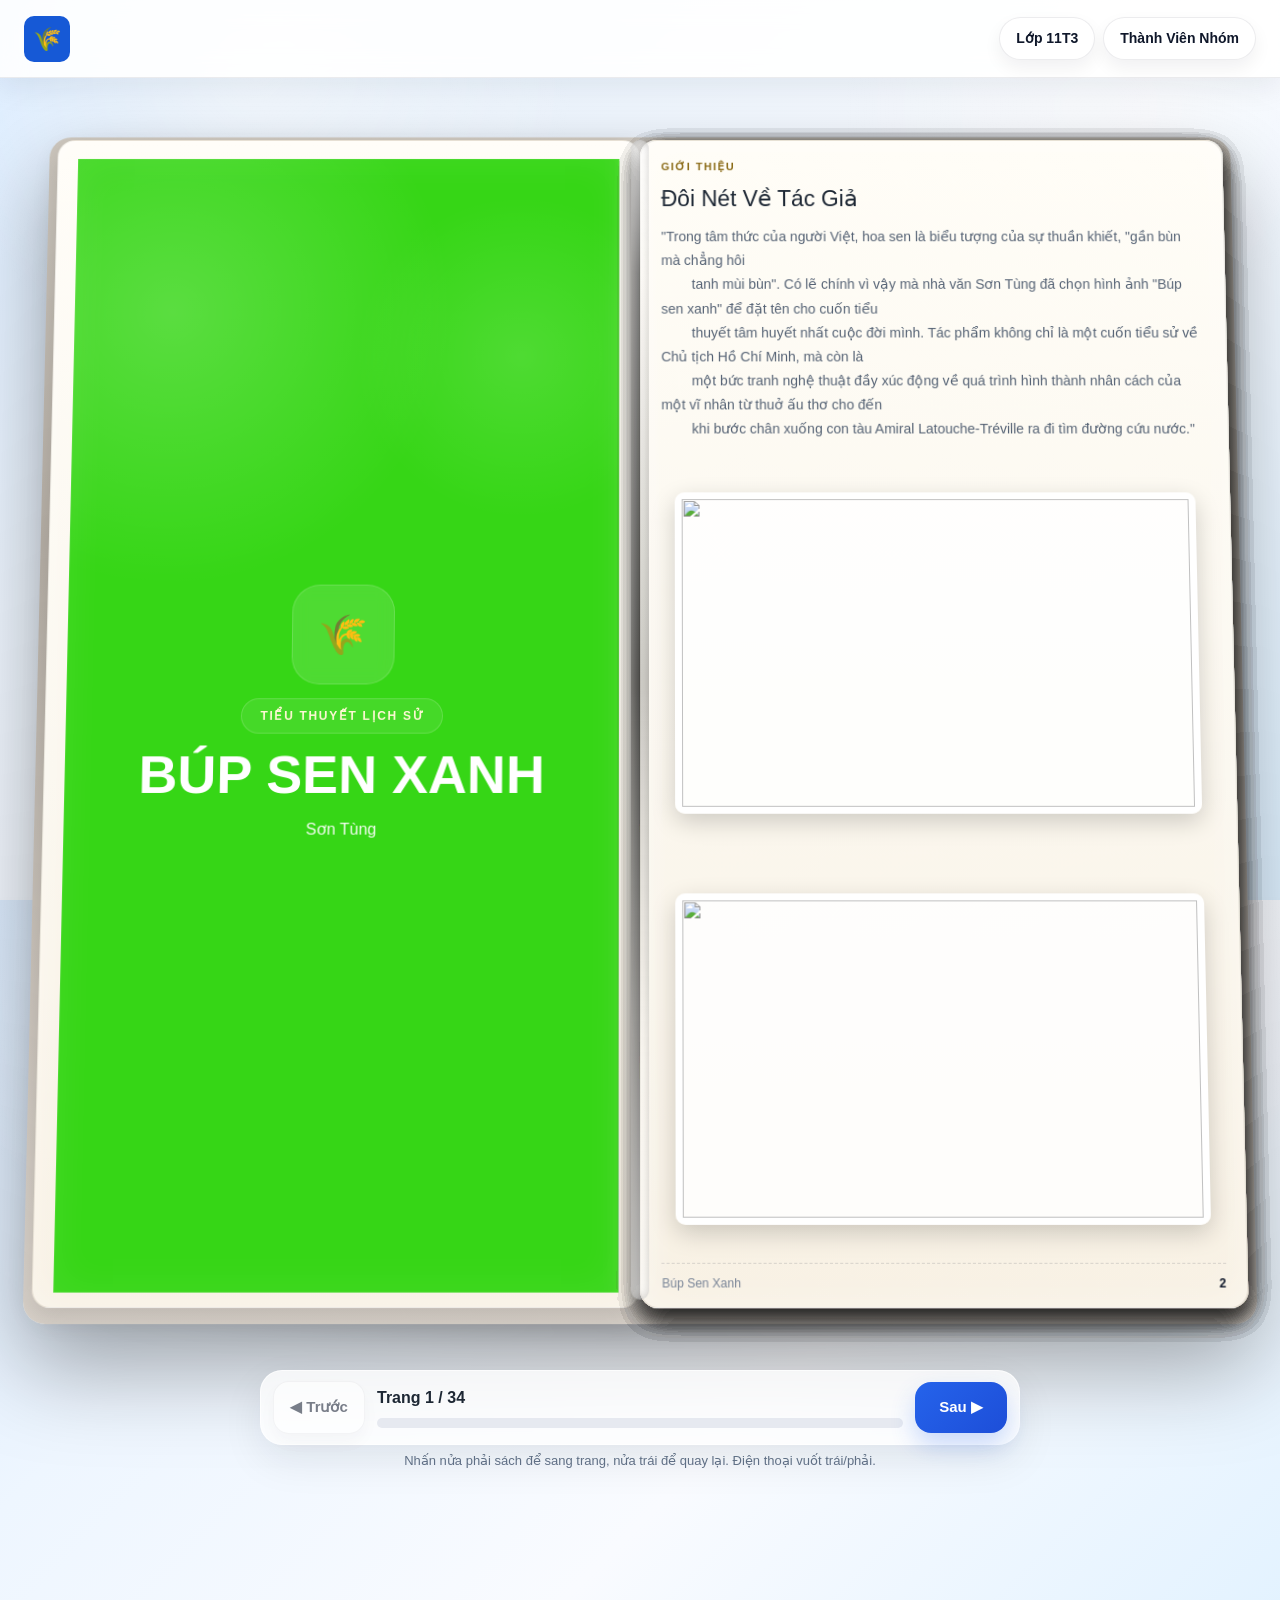
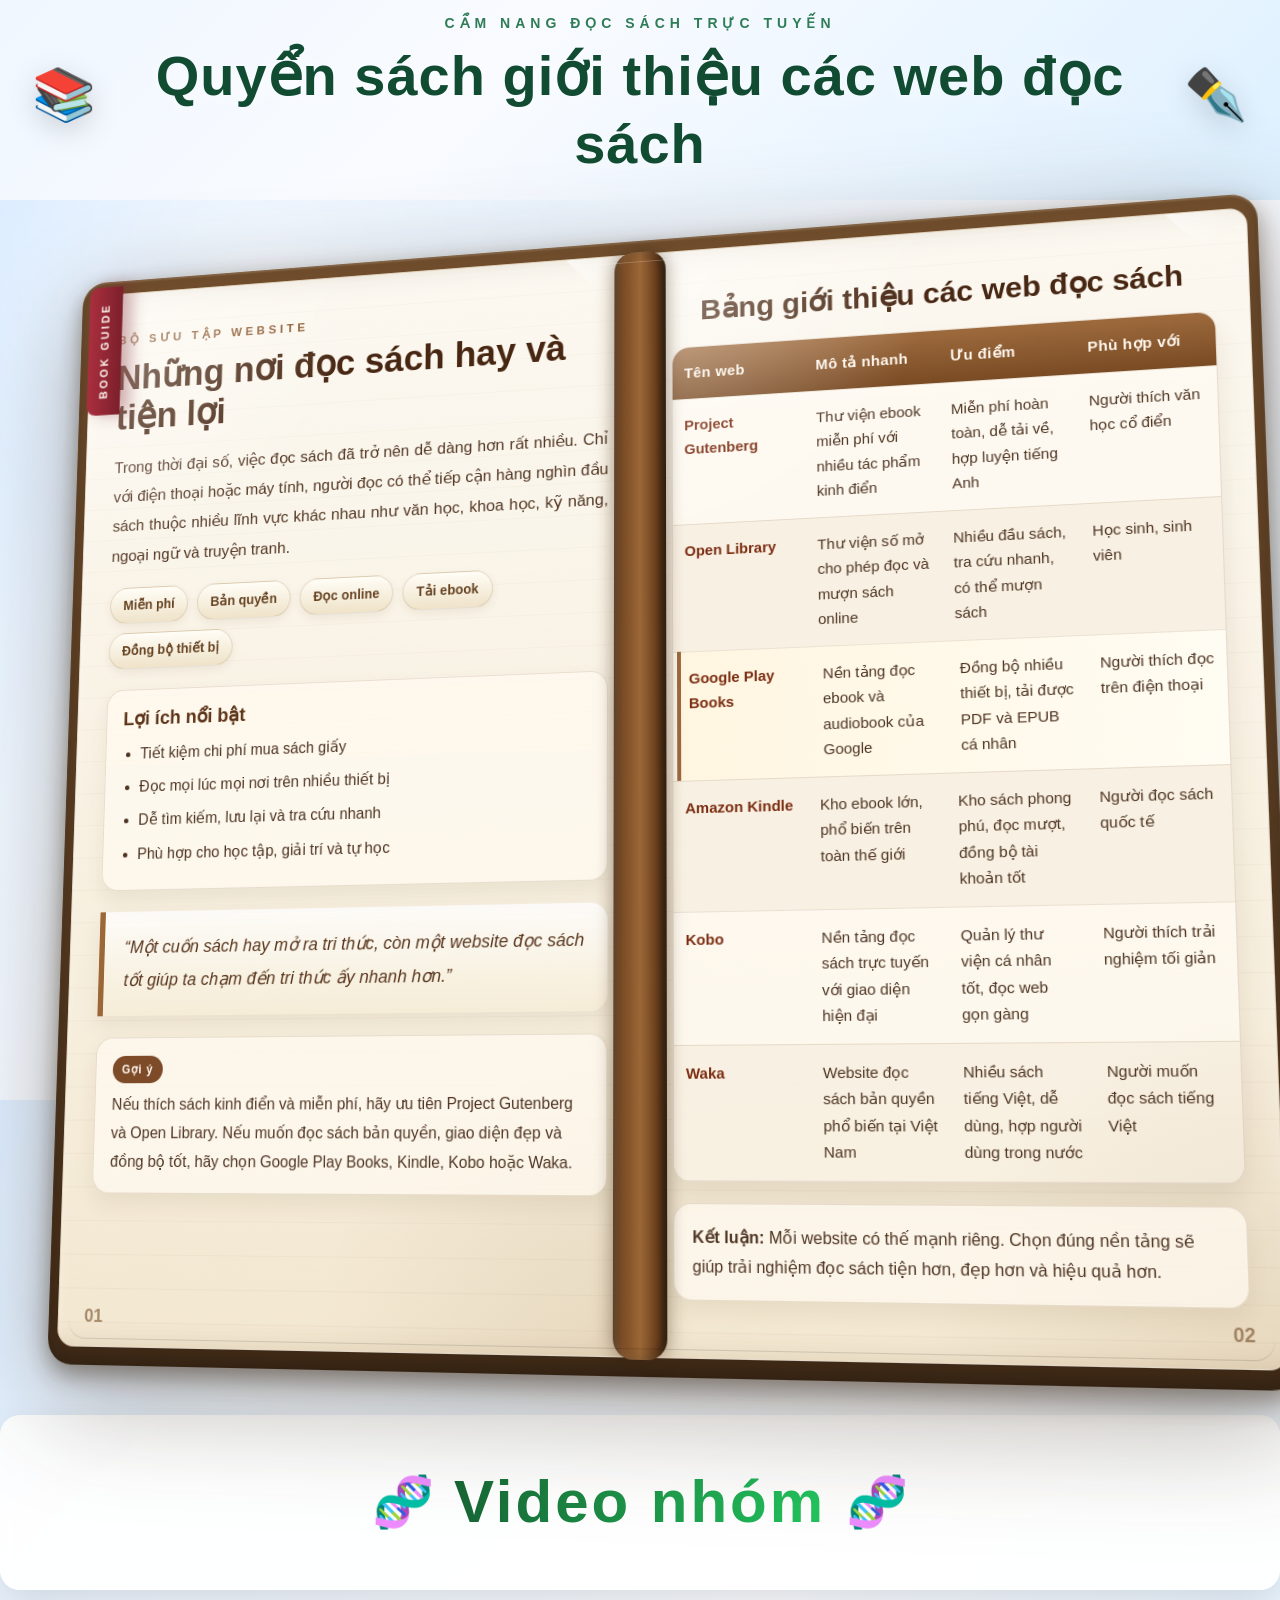
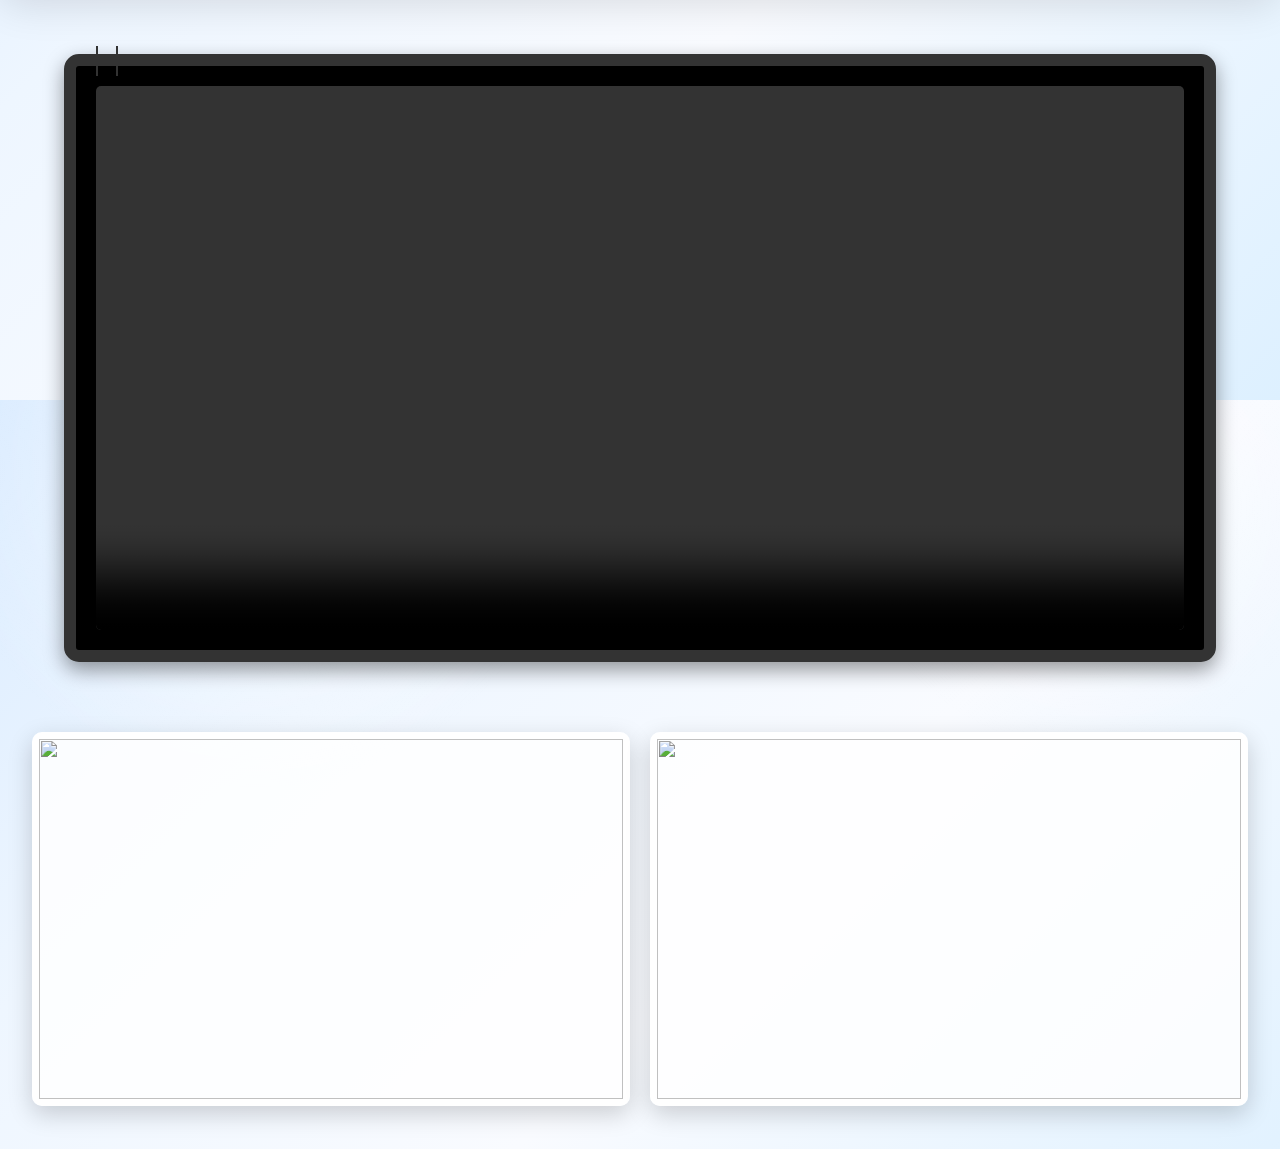
==== commit cabfab5b: "lc" ====
--- a/test.html
+++ b/test.html
@@ -1,18 +1,18 @@
 <!DOCTYPE html>
 <html lang="vi">
+
 <head>
   <meta charset="UTF-8" />
   <meta name="viewport" content="width=device-width, initial-scale=1.0, user-scalable=yes" />
   <title>Búp Sen Xanh - Sơn Tùng</title>
 
   <!-- Bootstrap -->
-  <link
-    href="https://cdn.jsdelivr.net/npm/bootstrap@5.3.3/dist/css/bootstrap.min.css"
-    rel="stylesheet"
-  />
+  <link href="https://cdn.jsdelivr.net/npm/bootstrap@5.3.3/dist/css/bootstrap.min.css" rel="stylesheet" />
 
   <style>
-    * { box-sizing: border-box; }
+    * {
+      box-sizing: border-box;
+    }
 
     :root {
       --book-w: min(96vw, 2200px);
@@ -24,16 +24,19 @@
       --ink: #1d2734;
       --muted: #556274;
 
-      --cover-1: #1659d6;
-      --cover-2: #0a327c;
-      --cover-3: #06214d;
-
-      --shadow: 0 40px 90px rgba(0,0,0,.35);
+      --cover-1: #36d616;
+      --cover-2: #36d616;
+      --cover-3: #36d616;
+
+      --shadow: 0 40px 90px rgba(0, 0, 0, .35);
       --turn-time: 1.1s;
       --nav-h: 78px;
     }
 
-    html, body { height: 100%; }
+    html,
+    body {
+      height: 100%;
+    }
 
     body {
       margin: 0;
@@ -43,8 +46,8 @@
       font-family: 'Segoe UI', Inter, Arial, Helvetica, sans-serif;
       color: var(--ink);
       background:
-        radial-gradient(circle at 20% 8%, rgba(255,255,255,.55), transparent 24%),
-        radial-gradient(circle at 85% 12%, rgba(255,255,255,.35), transparent 18%),
+        radial-gradient(circle at 20% 8%, rgba(255, 255, 255, .55), transparent 24%),
+        radial-gradient(circle at 85% 12%, rgba(255, 255, 255, .35), transparent 18%),
         linear-gradient(135deg, #d9ebff 0%, #eef6ff 28%, #f9fbff 58%, #ddf0ff 100%);
     }
 
@@ -54,10 +57,10 @@
       left: 0;
       right: 0;
       z-index: 9999;
-      background: rgba(255,255,255,.88) !important;
+      background: rgba(255, 255, 255, .88) !important;
       backdrop-filter: blur(12px);
-      border-bottom: 1px solid rgba(15,23,42,.08);
-      box-shadow: 0 10px 30px rgba(15,23,42,.08);
+      border-bottom: 1px solid rgba(15, 23, 42, .08);
+      box-shadow: 0 10px 30px rgba(15, 23, 42, .08);
       min-height: var(--nav-h);
     }
 
@@ -80,34 +83,37 @@
       font-size: 14px;
       color: #0f172a;
       background: #ffffff;
-      border: 1px solid rgba(15,23,42,.08);
-      box-shadow: 0 8px 18px rgba(15,23,42,.06);
+      border: 1px solid rgba(15, 23, 42, .08);
+      box-shadow: 0 8px 18px rgba(15, 23, 42, .06);
       transition: .2s ease;
     }
 
     .btn-nav:hover {
       transform: translateY(-1px);
       color: #1d4ed8;
-      border-color: rgba(37,99,235,.2);
-    }
-
-    .nav-buttons { margin-left: auto; }
+      border-color: rgba(37, 99, 235, .2);
+    }
+
+    .nav-buttons {
+      margin-left: auto;
+    }
 
     .app {
       min-height: 100%;
-      display: grid;
-      grid-template-rows: 1fr auto;
+      display: flex;
+      flex-direction: column;
       padding: calc(var(--nav-h) + 18px) clamp(10px, 2vw, 26px) 12px;
-      gap: 10px;
+      gap: 18px;
     }
 
     .stage {
       position: relative;
       display: flex;
-      align-items: center;
+      align-items: flex-start;
       justify-content: center;
       perspective: 4600px;
-      overflow: hidden;
+      overflow: visible;
+      padding: 8px 0 34px;
     }
 
     .floor-shadow {
@@ -116,7 +122,7 @@
       height: clamp(50px, 5vw, 90px);
       bottom: 2.5%;
       border-radius: 50%;
-      background: radial-gradient(ellipse at center, rgba(0,0,0,.28), transparent 72%);
+      background: radial-gradient(ellipse at center, rgba(0, 0, 0, .28), transparent 72%);
       filter: blur(18px);
       transform: translateY(16px);
       pointer-events: none;
@@ -141,21 +147,6 @@
       box-shadow: var(--shadow);
     }
 
-    .page-stack-left, .page-stack-right {
-      position: absolute;
-      top: clamp(14px, 1vw, 24px);
-      width: calc(50% - var(--page-gap));
-      height: calc(100% - clamp(28px, 2vw, 48px));
-      border-radius: 18px;
-      overflow: hidden;
-      background: linear-gradient(180deg, #fcf8ef 0%, #efe7d7 45%, #faf5ea 100%);
-      box-shadow: inset 0 0 0 1px rgba(0,0,0,.07), inset 0 0 20px rgba(0,0,0,.07);
-      z-index: 1;
-    }
-
-    .page-stack-left { left: var(--page-gap); }
-    .page-stack-right { right: var(--page-gap); }
-
     .spine {
       position: absolute;
       left: 50%;
@@ -164,8 +155,8 @@
       height: 97%;
       transform: translateX(-50%) translateZ(4px);
       border-radius: 999px;
-      background: linear-gradient(180deg, rgba(255,255,255,.65) 0%, rgba(255,255,255,.18) 12%, rgba(0,0,0,.18) 48%, rgba(255,255,255,.28) 80%, rgba(255,255,255,.55) 100%);
-      box-shadow: 0 0 26px rgba(255,255,255,.28), inset 0 0 10px rgba(0,0,0,.2);
+      background: linear-gradient(180deg, rgba(255, 255, 255, .65) 0%, rgba(255, 255, 255, .18) 12%, rgba(0, 0, 0, .18) 48%, rgba(255, 255, 255, .28) 80%, rgba(255, 255, 255, .55) 100%);
+      box-shadow: 0 0 26px rgba(255, 255, 255, .28), inset 0 0 10px rgba(0, 0, 0, .2);
       z-index: 6;
       pointer-events: none;
     }
@@ -177,7 +168,7 @@
       width: clamp(60px, 6vw, 100px);
       height: calc(100% - clamp(28px, 2vw, 48px));
       transform: translateX(-50%);
-      background: radial-gradient(circle at center, rgba(0,0,0,.16), transparent 68%);
+      background: radial-gradient(circle at center, rgba(0, 0, 0, .16), transparent 68%);
       filter: blur(12px);
       z-index: 4;
       pointer-events: none;
@@ -196,38 +187,104 @@
       width: calc(50% - var(--page-gap));
       height: calc(100% - clamp(28px, 2vw, 48px));
       border-radius: 18px;
-      overflow-y: auto;
+      overflow: hidden;
       background: linear-gradient(180deg, var(--paper) 0%, #fbf7ee 55%, #f8f1e4 100%);
-      border: 1px solid rgba(0,0,0,.07);
-      box-shadow: 0 10px 26px rgba(0,0,0,.12), inset 0 0 40px rgba(255,255,255,.4);
+      border: 1px solid rgba(0, 0, 0, .07);
+      box-shadow: 0 10px 26px rgba(0, 0, 0, .12), inset 0 0 40px rgba(255, 255, 255, .4);
       backface-visibility: hidden;
       display: flex;
       flex-direction: column;
     }
 
-    .page::-webkit-scrollbar { width: 6px; }
-    .page::-webkit-scrollbar-thumb { background: rgba(0,0,0,.15); border-radius: 999px; }
-
-    .static-left { left: var(--page-gap); transform-origin: right center; z-index: 5; }
-    .front { right: var(--page-gap); transform-origin: left center; transition: transform var(--turn-time) cubic-bezier(.2,.72,.18,1); z-index: 3; }
-    .back { left: var(--page-gap); transform: rotateY(180deg); transform-origin: right center; transition: transform var(--turn-time) cubic-bezier(.2,.72,.18,1); z-index: 2; }
-
-    .sheet.flipped .front { transform: rotateY(-180deg); }
-    .sheet.flipped .back { transform: rotateY(0deg); }
+    .page::-webkit-scrollbar {
+      width: 6px;
+    }
+
+    .page::-webkit-scrollbar-thumb {
+      background: rgba(0, 0, 0, .15);
+      border-radius: 999px;
+    }
+
+    .static-left {
+      left: var(--page-gap);
+      transform-origin: right center;
+      z-index: 5;
+    }
+
+    .static-right-final {
+      right: var(--page-gap);
+      left: auto;
+      transform-origin: left center;
+      z-index: 5;
+      visibility: hidden;
+    }
+
+    .measure-root {
+      position: absolute;
+      left: -100000px;
+      top: 0;
+      visibility: hidden;
+      pointer-events: none;
+      z-index: -1;
+    }
+
+    .measure-page {
+      position: relative !important;
+      inset: auto !important;
+      top: auto !important;
+      left: auto !important;
+      right: auto !important;
+      height: auto !important;
+      margin-bottom: 12px;
+      overflow: visible !important;
+      transform: none !important;
+    }
+
+    .measure-page .page-content,
+    .measure-page .cover-layout {
+      min-height: 0 !important;
+      height: auto !important;
+      overflow: visible !important;
+    }
+
+    .front {
+      right: var(--page-gap);
+      transform-origin: left center;
+      transition: transform var(--turn-time) cubic-bezier(.2, .72, .18, 1);
+      z-index: 3;
+    }
+
+    .back {
+      left: var(--page-gap);
+      transform: rotateY(180deg);
+      transform-origin: right center;
+      transition: transform var(--turn-time) cubic-bezier(.2, .72, .18, 1);
+      z-index: 2;
+    }
+
+    .sheet.flipped .front {
+      transform: rotateY(-180deg);
+    }
+
+    .sheet.flipped .back {
+      transform: rotateY(0deg);
+    }
 
     .page-content {
       position: relative;
       z-index: 1;
-      height: 100%;
+      min-height: 100%;
+      height: auto;
       padding: clamp(18px, 1.5vw, 34px) clamp(18px, 1.6vw, 36px) clamp(14px, 1vw, 24px);
       display: flex;
       flex-direction: column;
       gap: clamp(10px, 1vw, 16px);
-      overflow-y: auto;
+      overflow: visible;
     }
 
     .cover-layout {
-      height: 100%;
+      min-height: 100%;
+      height: auto;
       border-radius: inherit;
       display: flex;
       flex-direction: column;
@@ -236,25 +293,101 @@
       text-align: center;
       gap: 14px;
       color: #fff;
-      background: radial-gradient(circle at 18% 14%, rgba(255,255,255,.18), transparent 26%), radial-gradient(circle at 82% 18%, rgba(255,255,255,.12), transparent 16%), linear-gradient(145deg, var(--cover-1) 0%, var(--cover-2) 52%, var(--cover-3) 100%);
-      box-shadow: inset 0 0 0 1px rgba(255,255,255,.08), inset 0 0 40px rgba(255,255,255,.08);
-      position: relative;
-      overflow: hidden;
-    }
-
-    .cover-emblem { width: clamp(90px, 8vw, 150px); height: clamp(90px, 8vw, 150px); display: grid; place-items: center; border-radius: 28px; font-size: clamp(40px, 3vw, 70px); background: rgba(255,255,255,.12); border: 1px solid rgba(255,255,255,.16); backdrop-filter: blur(8px); }
-    .cover-badge { display: inline-flex; align-items: center; justify-content: center; padding: 8px 18px; border-radius: 999px; font-size: clamp(12px, .85vw, 16px); font-weight: 800; letter-spacing: .14em; text-transform: uppercase; color: #fff8d5; border: 1px solid rgba(255,255,255,.16); background: rgba(255,255,255,.08); }
-    .cover-title { margin: 0; max-width: 90%; font-size: clamp(30px, 4.2vw, 86px); line-height: 1.03; font-weight: 900; }
-    .cover-sub { margin: 0; max-width: min(80%, 680px); font-size: clamp(14px, 1.25vw, 24px); line-height: 1.75; opacity: .96; }
-
-    .chapter-kicker { font-size: clamp(11px, .78vw, 14px); font-weight: 800; letter-spacing: .14em; color: #8a6a15; text-transform: uppercase; }
-    .chapter-title { margin: 0; font-size: clamp(22px, 1.8vw, 40px); line-height: 1.2; }
-    .lead { margin: 0; font-size: clamp(14px, 1.08vw, 20px); line-height: 1.8; color: var(--muted); white-space: pre-wrap; }
-
-    .highlight { padding: clamp(14px, 1vw, 18px); border-radius: 16px; background: linear-gradient(180deg, #fff4cf 0%, #fff9e7 100%); border-left: 5px solid #f2b628; color: #725300; font-size: clamp(13px, .95vw, 18px); line-height: 1.8; }
-
-    .page-footer { margin-top: auto; padding-top: 10px; border-top: 1px dashed rgba(15,23,42,.14); display: flex; align-items: center; justify-content: space-between; gap: 10px; font-size: clamp(12px, .85vw, 15px); color: #778396; }
-    .page-no { font-weight: 800; color: #0f172a; }
+      background: radial-gradient(circle at 18% 14%, rgba(255, 255, 255, .18), transparent 26%), radial-gradient(circle at 82% 18%, rgba(255, 255, 255, .12), transparent 16%), linear-gradient(145deg, var(--cover-1) 0%, var(--cover-2) 52%, var(--cover-3) 100%);
+      box-shadow: inset 0 0 0 1px rgba(255, 255, 255, .08), inset 0 0 40px rgba(255, 255, 255, .08);
+    }
+
+    .cover-emblem {
+      width: clamp(90px, 8vw, 150px);
+      height: clamp(90px, 8vw, 150px);
+      display: grid;
+      place-items: center;
+      border-radius: 28px;
+      font-size: clamp(40px, 3vw, 70px);
+      background: rgba(255, 255, 255, .12);
+      border: 1px solid rgba(255, 255, 255, .16);
+      backdrop-filter: blur(8px);
+    }
+
+    .cover-badge {
+      display: inline-flex;
+      align-items: center;
+      justify-content: center;
+      padding: 8px 18px;
+      border-radius: 999px;
+      font-size: clamp(12px, .85vw, 16px);
+      font-weight: 800;
+      letter-spacing: .14em;
+      text-transform: uppercase;
+      color: #fff8d5;
+      border: 1px solid rgba(255, 255, 255, .16);
+      background: rgba(255, 255, 255, .08);
+    }
+
+    .cover-title {
+      margin: 0;
+      max-width: 90%;
+      font-size: clamp(30px, 4.2vw, 86px);
+      line-height: 1.03;
+      font-weight: 900;
+    }
+
+    .cover-sub {
+      margin: 0;
+      max-width: min(80%, 680px);
+      font-size: clamp(14px, 1.25vw, 24px);
+      line-height: 1.75;
+      opacity: .96;
+    }
+
+    .chapter-kicker {
+      font-size: clamp(11px, .78vw, 14px);
+      font-weight: 800;
+      letter-spacing: .14em;
+      color: #8a6a15;
+      text-transform: uppercase;
+    }
+
+    .chapter-title {
+      margin: 0;
+      font-size: clamp(22px, 1.8vw, 40px);
+      line-height: 1.2;
+    }
+
+    .lead {
+      margin: 0;
+      font-size: clamp(14px, 1.08vw, 20px);
+      line-height: 1.8;
+      color: var(--muted);
+      white-space: pre-wrap;
+    }
+
+    .highlight {
+      padding: clamp(14px, 1vw, 18px);
+      border-radius: 16px;
+      background: linear-gradient(180deg, #fff4cf 0%, #fff9e7 100%);
+      border-left: 5px solid #f2b628;
+      color: #725300;
+      font-size: clamp(13px, .95vw, 18px);
+      line-height: 1.8;
+    }
+
+    .page-footer {
+      margin-top: auto;
+      padding-top: 10px;
+      border-top: 1px dashed rgba(15, 23, 42, .14);
+      display: flex;
+      align-items: center;
+      justify-content: space-between;
+      gap: 10px;
+      font-size: clamp(12px, .85vw, 15px);
+      color: #778396;
+    }
+
+    .page-no {
+      font-weight: 800;
+      color: #0f172a;
+    }
 
     .controls {
       width: min(760px, 100%);
@@ -265,9 +398,9 @@
       gap: 12px;
       padding: 10px 12px;
       border-radius: 22px;
-      background: rgba(255,255,255,.78);
-      border: 1px solid rgba(255,255,255,.7);
-      box-shadow: 0 16px 40px rgba(15,23,42,.08);
+      background: rgba(255, 255, 255, .78);
+      border: 1px solid rgba(255, 255, 255, .7);
+      box-shadow: 0 16px 40px rgba(15, 23, 42, .08);
       backdrop-filter: blur(12px);
     }
 
@@ -281,28 +414,850 @@
       font-weight: 800;
       transition: transform .18s ease, opacity .18s ease;
     }
-    .nav-btn-control:hover { transform: translateY(-2px); }
-    .nav-btn-control.prev { background: #ffffff; color: #0f172a; border: 1px solid rgba(15,23,42,.08); box-shadow: 0 8px 18px rgba(15,23,42,.06); }
-    .nav-btn-control.next { color: white; background: linear-gradient(135deg, #2563eb, #1d4ed8); box-shadow: 0 12px 24px rgba(37,99,235,.24); }
-    .nav-btn-control:disabled { cursor: not-allowed; opacity: .55; transform: none; }
-
-    .status { display: grid; gap: 8px; min-width: 0; }
-    .progress { width: 100%; height: 10px; border-radius: 999px; overflow: hidden; background: #e6e9f0; }
-    .progress span { display: block; width: 0%; height: 100%; border-radius: inherit; background: linear-gradient(90deg, #2563eb, #6bb6ff); transition: width .35s ease; }
-    .hint { text-align: center; font-size: 13px; color: #64748b; margin-top: 6px; margin-bottom: 5%; }
-
-    @media (max-width: 1400px) { :root { --book-w: min(95vw, 1800px); --book-h: min(80vh, 1050px); } }
-    @media (max-width: 980px) { :root { --book-w: min(97vw, 1260px); --book-h: min(70vh, 820px); } .book { transform: rotateX(6deg); } }
-    @media (max-width: 640px) { :root { --book-w: 97vw; --book-h: min(56vh, 560px); --page-gap: 10px; } .book { transform: rotateX(3deg); } .controls { grid-template-columns: 74px 1fr 74px; } .nav-btn-control { min-width: 74px; padding: 12px 10px; font-size: 14px; } .cover-title { font-size: clamp(22px, 6vw, 34px); } .chapter-title { font-size: 18px; } }
+
+    .nav-btn-control:hover {
+      transform: translateY(-2px);
+    }
+
+    .nav-btn-control.prev {
+      background: #ffffff;
+      color: #0f172a;
+      border: 1px solid rgba(15, 23, 42, .08);
+      box-shadow: 0 8px 18px rgba(15, 23, 42, .06);
+    }
+
+    .nav-btn-control.next {
+      color: white;
+      background: linear-gradient(135deg, #2563eb, #1d4ed8);
+      box-shadow: 0 12px 24px rgba(37, 99, 235, .24);
+    }
+
+    .nav-btn-control:disabled {
+      cursor: not-allowed;
+      opacity: .55;
+      transform: none;
+    }
+
+    .status {
+      display: grid;
+      gap: 8px;
+      min-width: 0;
+    }
+
+    .progress {
+      width: 100%;
+      height: 10px;
+      border-radius: 999px;
+      overflow: hidden;
+      background: #e6e9f0;
+    }
+
+    .progress span {
+      display: block;
+      width: 0%;
+      height: 100%;
+      border-radius: inherit;
+      background: linear-gradient(90deg, #2563eb, #6bb6ff);
+      transition: width .35s ease;
+    }
+
+    .hint {
+      text-align: center;
+      font-size: 13px;
+      color: #64748b;
+      margin-top: 6px;
+      margin-bottom: 5%;
+    }
+
+    /* Ẩn container chứa các trang gốc, chỉ dùng để lấy dữ liệu */
+    .pages-source {
+      display: none;
+    }
+
+    @media (max-width: 1400px) {
+      :root {
+        --book-w: min(95vw, 1800px);
+        --book-h: min(80vh, 1050px);
+      }
+    }
+
+    @media (max-width: 980px) {
+      :root {
+        --book-w: min(97vw, 1260px);
+        --book-h: min(70vh, 820px);
+      }
+
+      .book {
+        transform: rotateX(6deg);
+      }
+    }
+
+    @media (max-width: 640px) {
+      :root {
+        --book-w: 97vw;
+        --book-h: min(56vh, 560px);
+        --page-gap: 10px;
+      }
+
+      .book {
+        width: min(95vw, 1400px);
+        min-height: min(88vh, 900px);
+        height: auto;
+        margin: 0 auto;
+      }
+
+      .book-wrapper {
+        overflow: visible;
+      }
+
+      .controls {
+        grid-template-columns: 74px 1fr 74px;
+      }
+
+      .nav-btn-control {
+        min-width: 74px;
+        padding: 12px 10px;
+        font-size: 14px;
+      }
+
+      .cover-title {
+        font-size: clamp(22px, 6vw, 34px);
+      }
+
+      .chapter-title {
+        font-size: 18px;
+      }
+    }
+
+    /* dna */
+    .bio-header {
+      display: flex;
+      align-items: center;
+      justify-content: center;
+      gap: 20px;
+      background: rgba(255, 255, 255, 0.92);
+      padding: 50px 60px;
+      border-radius: 20px;
+      box-shadow: 0 15px 40px rgba(0, 0, 0, 0.12);
+      position: relative;
+      overflow: hidden;
+      backdrop-filter: blur(6px);
+      -webkit-backdrop-filter: blur(6px);
+    }
+
+    .bio-title {
+      font-size: 60px;
+      font-weight: 900;
+      letter-spacing: 3px;
+      background: linear-gradient(90deg, #166534, #22c55e);
+      -webkit-background-clip: text;
+      -webkit-text-fill-color: transparent;
+      margin: 0;
+    }
+
+    .dna {
+      font-size: 50px;
+      color: #16a34a;
+    }
+
+    /* video */
+    .tv-frame {
+      width: 90%;
+      height: auto;
+      display: flex;
+      justify-content: center;
+      align-items: center;
+      gap: 10px;
+      margin: 30px auto;
+      position: relative;
+      background: #000;
+      padding: 20px;
+      border: 12px solid #333;
+      border-radius: 15px;
+      box-shadow: 0 8px 20px rgba(0, 0, 0, 0.4);
+      margin-top: 40px;
+    }
+
+    .tv-frame video {
+      display: block;
+      width: 100%;
+      height: 100%;
+      border-radius: 5px;
+    }
+
+    .tv-frame::before,
+    .tv-frame::after {
+      content: "";
+      position: absolute;
+      top: -20px;
+      left: 20px;
+      width: 2px;
+      height: 30px;
+      background: #333;
+    }
+
+    .tv-frame::after {
+      left: 40px;
+    }
+
+    /* =========================================
+   QUYỂN SÁCH 3D - GIỚI THIỆU WEB ĐỌC SÁCH
+   RỘNG 95% - CAO AUTO
+   ========================================= */
+
+    .reading-book-section {
+      width: 100%;
+      max-width: none;
+      margin: 70px auto 40px;
+      position: relative;
+      z-index: 2;
+      padding: 0;
+    }
+
+    .reading-book-heading {
+      width: 95%;
+      display: flex;
+      align-items: center;
+      justify-content: center;
+      gap: 18px;
+      margin: 0 auto 34px;
+      text-align: center;
+    }
+
+    .reading-book-heading-text h2 {
+      margin: 0;
+      font-size: clamp(30px, 5vw, 56px);
+      font-weight: 900;
+      color: #114b32;
+      letter-spacing: 1px;
+      text-shadow: 0 3px 18px rgba(255, 255, 255, 0.6);
+    }
+
+    .reading-book-kicker {
+      margin: 0 0 8px;
+      font-size: 14px;
+      letter-spacing: 5px;
+      font-weight: 800;
+      color: #2f7d56;
+    }
+
+    .reading-book-icon {
+      font-size: clamp(28px, 4vw, 52px);
+      filter: drop-shadow(0 8px 14px rgba(0, 0, 0, 0.15));
+    }
+
+    .reading-book-scene {
+      --glow-x: 50%;
+      --glow-y: 32%;
+      position: relative;
+      perspective: 2400px;
+      min-height: auto;
+      width: 100%;
+      display: flex;
+      align-items: center;
+      justify-content: center;
+      padding: 20px 0 30px;
+    }
+
+    .reading-book-scene::before {
+      content: "";
+      position: absolute;
+      inset: 8% 4% 12%;
+      background:
+        radial-gradient(circle at var(--glow-x) var(--glow-y), rgba(255, 239, 184, 0.48), transparent 28%),
+        radial-gradient(circle at 50% 70%, rgba(255, 255, 255, 0.28), transparent 45%);
+      filter: blur(24px);
+      pointer-events: none;
+      z-index: 0;
+    }
+
+    .reading-book-shadow {
+      position: absolute;
+      width: 95%;
+      max-width: none;
+      height: 85px;
+      bottom: 18px;
+      left: 50%;
+      transform: translateX(-50%);
+      background: radial-gradient(ellipse at center, rgba(39, 24, 8, 0.35) 0%, rgba(39, 24, 8, 0.15) 40%, rgba(39, 24, 8, 0) 75%);
+      filter: blur(18px);
+      z-index: 0;
+    }
+
+    .reading-book {
+      position: relative;
+      width: 95%;
+      max-width: none;
+      min-height: auto;
+      height: auto;
+      display: grid;
+      grid-template-columns: 1fr 1fr;
+      transform-style: preserve-3d;
+      transform: rotateX(8deg) rotateY(-12deg);
+      transition: transform 0.25s ease, box-shadow 0.25s ease;
+      z-index: 2;
+      filter: drop-shadow(0 28px 55px rgba(43, 28, 12, 0.34));
+      margin: 0 auto;
+    }
+
+    .reading-book::before {
+      content: "";
+      position: absolute;
+      inset: -14px -10px -18px -10px;
+      border-radius: 26px;
+      background:
+        linear-gradient(180deg, rgba(104, 68, 34, 0.95), rgba(61, 39, 19, 0.98)),
+        repeating-linear-gradient(to bottom,
+          rgba(255, 255, 255, 0.03) 0px,
+          rgba(255, 255, 255, 0.03) 2px,
+          transparent 2px,
+          transparent 8px);
+      z-index: -2;
+      box-shadow:
+        0 10px 24px rgba(46, 27, 8, 0.45),
+        inset 0 2px 2px rgba(255, 233, 203, 0.18),
+        inset 0 -8px 16px rgba(0, 0, 0, 0.22);
+    }
+
+    .reading-book::after {
+      content: "";
+      position: absolute;
+      inset: 8px 12px;
+      border-radius: 18px;
+      box-shadow:
+        inset 0 1px 0 rgba(255, 255, 255, 0.22),
+        inset 0 -1px 0 rgba(0, 0, 0, 0.12);
+      pointer-events: none;
+      z-index: 4;
+    }
+
+    .reading-book-ribbon {
+      position: absolute;
+      top: 44px;
+      left: -54px;
+      transform: rotate(-90deg);
+      padding: 10px 18px;
+      background: linear-gradient(180deg, #aa2f3e, #7c1f2b);
+      color: #fff8ef;
+      font-size: 12px;
+      font-weight: 800;
+      letter-spacing: 3px;
+      border-radius: 10px 10px 0 0;
+      box-shadow: 0 10px 18px rgba(124, 31, 43, 0.36);
+      z-index: 5;
+    }
+
+    .reading-book-spine {
+      position: absolute;
+      top: -2px;
+      bottom: -2px;
+      left: 50%;
+      transform: translateX(-50%) translateZ(18px);
+      width: 54px;
+      border-radius: 20px;
+      background: linear-gradient(90deg, #4a2d16 0%, #7a4b24 18%, #9b6737 50%, #6c401d 82%, #3a2411 100%);
+      box-shadow:
+        inset 4px 0 10px rgba(255, 222, 180, 0.18),
+        inset -5px 0 12px rgba(0, 0, 0, 0.35),
+        0 0 18px rgba(53, 31, 13, 0.4);
+      z-index: 3;
+    }
+
+    .reading-book-page {
+      position: relative;
+      min-height: auto;
+      height: auto;
+      padding: 42px 32px 54px;
+      overflow: hidden;
+      background:
+        linear-gradient(180deg, rgba(255, 255, 255, 0.55), rgba(255, 255, 255, 0.12)),
+        repeating-linear-gradient(to bottom,
+          rgba(119, 87, 49, 0.06) 0px,
+          rgba(119, 87, 49, 0.06) 1px,
+          transparent 1px,
+          transparent 34px),
+        linear-gradient(180deg, #f8f0de 0%, #f1e4ca 100%);
+      border: 1px solid rgba(128, 90, 52, 0.18);
+    }
+
+    .reading-book-page-left,
+    .reading-book-page-right {
+      min-height: auto;
+      height: auto;
+    }
+
+    .reading-book-page-left {
+      border-radius: 18px 0 0 18px;
+      box-shadow:
+        inset -24px 0 26px rgba(125, 92, 52, 0.18),
+        inset 0 16px 14px rgba(255, 255, 255, 0.28);
+    }
+
+    .reading-book-page-right {
+      border-radius: 0 18px 18px 0;
+      box-shadow:
+        inset 24px 0 26px rgba(125, 92, 52, 0.18),
+        inset 0 16px 14px rgba(255, 255, 255, 0.28);
+    }
+
+    .reading-book-page::before {
+      content: "";
+      position: absolute;
+      inset: 0;
+      background:
+        radial-gradient(circle at top left, rgba(255, 255, 255, 0.48), transparent 24%),
+        radial-gradient(circle at bottom right, rgba(141, 102, 55, 0.12), transparent 26%);
+      pointer-events: none;
+    }
+
+    .page-corner {
+      position: absolute;
+      top: 0;
+      right: 0;
+      width: 78px;
+      height: 78px;
+      background: linear-gradient(135deg, rgba(255, 255, 255, 0.72) 0%, rgba(255, 255, 255, 0) 52%);
+      clip-path: polygon(100% 0, 0 0, 100% 100%);
+      pointer-events: none;
+      opacity: 0.85;
+    }
+
+    .page-kicker {
+      margin: 0 0 10px;
+      color: #8a572d;
+      font-size: 13px;
+      letter-spacing: 4px;
+      font-weight: 800;
+    }
+
+    .page-title {
+      margin: 0 0 18px;
+      font-size: clamp(26px, 3vw, 42px);
+      line-height: 1.15;
+      color: #472612;
+      font-weight: 900;
+    }
+
+    .page-desc {
+      margin: 0 0 18px;
+      color: #533724;
+      line-height: 1.9;
+      font-size: 17px;
+      text-align: justify;
+    }
+
+    .reading-book-features {
+      display: flex;
+      flex-wrap: wrap;
+      gap: 10px;
+      margin: 0 0 22px;
+    }
+
+    .reading-book-features span {
+      padding: 8px 14px;
+      border-radius: 999px;
+      background: linear-gradient(180deg, #fffdf6, #efe3c9);
+      border: 1px solid rgba(122, 82, 44, 0.18);
+      color: #664221;
+      font-size: 14px;
+      font-weight: 700;
+      box-shadow: 0 4px 10px rgba(94, 66, 37, 0.08);
+    }
+
+    .reading-book-note,
+    .reading-book-mini-note,
+    .reading-book-footer-note {
+      position: relative;
+      background: rgba(255, 250, 240, 0.74);
+      border: 1px solid rgba(127, 90, 50, 0.16);
+      border-radius: 18px;
+      padding: 18px 18px 16px;
+      box-shadow: 0 10px 20px rgba(86, 58, 28, 0.08);
+    }
+
+    .reading-book-note {
+      margin-bottom: 22px;
+    }
+
+    .reading-book-note h4 {
+      margin: 0 0 12px;
+      color: #5d3519;
+      font-size: 20px;
+      font-weight: 800;
+    }
+
+    .reading-book-note ul {
+      margin: 0;
+      padding-left: 20px;
+    }
+
+    .reading-book-note li {
+      margin-bottom: 8px;
+      color: #4d3322;
+      line-height: 1.7;
+    }
+
+    .reading-book-quote {
+      margin: 0 0 22px;
+      padding: 20px 22px;
+      border-left: 6px solid #9b6737;
+      border-radius: 0 18px 18px 0;
+      background: linear-gradient(180deg, rgba(255, 255, 255, 0.78), rgba(246, 236, 214, 0.82));
+      color: #5a371e;
+      font-size: 18px;
+      line-height: 1.9;
+      font-style: italic;
+      box-shadow: 0 10px 20px rgba(86, 58, 28, 0.08);
+    }
+
+    .reading-book-mini-note .mini-label {
+      display: inline-block;
+      margin-bottom: 8px;
+      padding: 5px 10px;
+      border-radius: 999px;
+      background: #7d4b28;
+      color: #fff7ef;
+      font-size: 12px;
+      font-weight: 800;
+      letter-spacing: 1px;
+    }
+
+    .reading-book-mini-note p,
+    .reading-book-footer-note {
+      margin: 0;
+      color: #4f3524;
+      line-height: 1.8;
+      font-size: 16px;
+    }
+
+    .page-table-title {
+      margin: 4px 0 20px;
+      font-size: 30px;
+      font-weight: 900;
+      color: #472612;
+      text-align: center;
+      line-height: 1.2;
+    }
+
+    .reading-book-table-wrap {
+      width: 100%;
+      border-radius: 18px;
+      overflow-x: auto;
+      border: 1px solid rgba(120, 81, 42, 0.18);
+      box-shadow: 0 16px 24px rgba(88, 57, 25, 0.1);
+      background: rgba(255, 251, 242, 0.8);
+      margin-bottom: 20px;
+    }
+
+    .reading-book-table {
+      width: 100%;
+      min-width: 0;
+      border-collapse: collapse;
+      table-layout: fixed;
+    }
+
+    .reading-book-table th,
+    .reading-book-table td {
+      padding: 14px 12px;
+      text-align: left;
+      vertical-align: top;
+      border-bottom: 1px solid rgba(124, 86, 48, 0.14);
+      line-height: 1.7;
+      color: #4e3523;
+      font-size: 15px;
+      word-wrap: break-word;
+      overflow-wrap: break-word;
+    }
+
+    .reading-book-table th {
+      background: linear-gradient(180deg, #9d6a3d, #7a4b24);
+      color: #fff8ef;
+      font-size: 15px;
+      font-weight: 800;
+      letter-spacing: 0.4px;
+    }
+
+    .reading-book-table tbody tr {
+      transition: transform 0.22s ease, background 0.22s ease, box-shadow 0.22s ease;
+    }
+
+    .reading-book-table tbody tr:nth-child(even) {
+      background: rgba(245, 236, 219, 0.62);
+    }
+
+    .reading-book-table tbody tr:hover,
+    .reading-book-table tbody tr.is-highlighted {
+      background: linear-gradient(90deg, rgba(255, 246, 224, 0.96), rgba(255, 252, 243, 0.96));
+      transform: translateX(4px);
+      box-shadow: inset 4px 0 0 #9d6a3d;
+    }
+
+    .reading-book-table a {
+      color: #7b2d12;
+      text-decoration: none;
+      font-weight: 800;
+    }
+
+    .reading-book-table a:hover {
+      text-decoration: underline;
+    }
+
+    .reading-page-number {
+      position: absolute;
+      bottom: 16px;
+      font-size: 18px;
+      font-weight: 800;
+      color: rgba(113, 74, 37, 0.6);
+    }
+
+    .left-page-number {
+      left: 28px;
+    }
+
+    .right-page-number {
+      right: 28px;
+    }
+
+    .book-spark {
+      position: absolute;
+      width: 14px;
+      height: 14px;
+      border-radius: 50%;
+      background: radial-gradient(circle, rgba(255, 255, 255, 0.95) 0%, rgba(255, 240, 184, 0.75) 35%, rgba(255, 255, 255, 0) 75%);
+      box-shadow: 0 0 18px rgba(255, 242, 188, 0.8);
+      animation: bookSparkFloat 4.2s ease-in-out infinite;
+      z-index: 1;
+      opacity: 0.75;
+    }
+
+    .spark-1 {
+      top: 12%;
+      left: 10%;
+      animation-delay: 0s;
+    }
+
+    .spark-2 {
+      top: 22%;
+      right: 12%;
+      animation-delay: 1s;
+    }
+
+    .spark-3 {
+      bottom: 18%;
+      left: 16%;
+      animation-delay: 2s;
+    }
+
+    .spark-4 {
+      bottom: 12%;
+      right: 18%;
+      animation-delay: 3s;
+    }
+
+    @keyframes bookSparkFloat {
+
+      0%,
+      100% {
+        transform: translateY(0) scale(0.9);
+        opacity: 0.45;
+      }
+
+      50% {
+        transform: translateY(-10px) scale(1.15);
+        opacity: 0.95;
+      }
+    }
+
+    /* =========================
+   RESPONSIVE RIÊNG CHO SÁCH
+   ========================= */
+
+    @media (max-width: 992px) {
+      .reading-book-section {
+        width: 100%;
+        margin: 50px auto 30px;
+      }
+
+      .reading-book-heading {
+        width: 95%;
+        gap: 14px;
+        margin: 0 auto 24px;
+      }
+
+      .reading-book {
+        width: 95%;
+        max-width: none;
+        grid-template-columns: 1fr;
+        min-height: auto;
+        height: auto;
+        transform: none !important;
+      }
+
+      .reading-book-spine {
+        display: none;
+      }
+
+      .reading-book-ribbon {
+        left: auto;
+        right: 18px;
+        top: -12px;
+        transform: none;
+        border-radius: 0 0 12px 12px;
+      }
+
+      .reading-book-page {
+        min-height: auto;
+        height: auto;
+        padding: 34px 22px 46px;
+      }
+
+      .reading-book-page-left {
+        border-radius: 18px 18px 0 0;
+        box-shadow: inset 0 -14px 22px rgba(125, 92, 52, 0.15);
+      }
+
+      .reading-book-page-right {
+        border-radius: 0 0 18px 18px;
+        box-shadow: inset 0 14px 22px rgba(125, 92, 52, 0.15);
+      }
+
+      .reading-book-scene {
+        min-height: auto;
+        padding: 12px 0 24px;
+      }
+
+      .reading-book-shadow {
+        width: 95%;
+        bottom: 10px;
+      }
+    }
+
+    @media (max-width: 576px) {
+      .reading-book-section {
+        width: 100%;
+        margin: 40px auto 24px;
+      }
+
+      .reading-book-heading {
+        width: 95%;
+        gap: 10px;
+        margin: 0 auto 18px;
+      }
+
+      .reading-book-kicker {
+        letter-spacing: 3px;
+        font-size: 12px;
+      }
+
+      .reading-book-heading-text h2 {
+        font-size: 28px;
+        line-height: 1.2;
+      }
+
+      .reading-book {
+        width: 95%;
+      }
+
+      .reading-book-page {
+        padding: 24px 14px 42px;
+      }
+
+      .page-title {
+        font-size: 24px;
+        line-height: 1.2;
+      }
+
+      .page-desc,
+      .reading-book-note li,
+      .reading-book-mini-note p,
+      .reading-book-footer-note {
+        font-size: 15px;
+        line-height: 1.7;
+      }
+
+      .reading-book-quote {
+        font-size: 16px;
+        line-height: 1.7;
+        padding: 16px 16px 16px 18px;
+      }
+
+      .page-table-title {
+        font-size: 22px;
+      }
+
+      .reading-book-table {
+        min-width: 680px;
+      }
+
+      .reading-book-table th,
+      .reading-book-table td {
+        font-size: 14px;
+        padding: 12px 10px;
+      }
+    }
+
+    /* ảnh chuyển */
+    .anhnhom {
+      display: flex;
+      justify-content: center;
+      flex-wrap: wrap;
+      gap: 20px;
+      align-items: stretch;
+      width: min(95%, 1400px);
+      margin: 0 auto;
+    }
+
+    .slider,
+    .slider2 {
+      position: relative;
+      width: 100%;
+      overflow: hidden;
+      border: 5px solid #fff;
+      border-radius: 10px;
+      box-shadow: 0 8px 24px rgba(0, 0, 0, 0.18);
+      background: rgba(255, 255, 255, 0.85);
+      flex: 1 1 320px;
+    }
+
+    .slider {
+      max-width: 650px;
+      aspect-ratio: 16 / 10;
+      margin: 40px auto 20px;
+    }
+
+    .slider2 {
+      max-width: 1000px;
+      aspect-ratio: 16 / 10;
+      margin: 20px auto 40px;
+    }
+
+    .slide {
+      position: absolute;
+      inset: 0;
+      width: 100%;
+      height: 100%;
+      object-fit: cover;
+      opacity: 0;
+      transition: opacity 0.8s ease-in-out;
+      border: 2px solid #fff;
+    }
+
+    .slide.active {
+      opacity: 1;
+    }
   </style>
 </head>
+
 <body>
   <nav class="navbar navbar-expand-lg topbar">
     <div class="container-fluid px-3 px-lg-4">
-      <a class="navbar-brand" id="brandLink" href="#">
-        <img id="brandLogo" src="data:image/svg+xml,%3Csvg xmlns='http://www.w3.org/2000/svg' viewBox='0 0 100 100'%3E%3Crect width='100' height='100' fill='%231659d6'/%3E%3Ctext x='50' y='67' font-size='50' text-anchor='middle' fill='white' font-family='monospace'%3E🌾%3C/text%3E%3C/svg%3E" alt="Logo">
+      <a class="navbar-brand" id="brandLink" href="/index.html">
+        <img id="brandLogo"
+          src="data:image/svg+xml,%3Csvg xmlns='http://www.w3.org/2000/svg' viewBox='0 0 100 100'%3E%3Crect width='100' height='100' fill='%231659d6'/%3E%3Ctext x='50' y='67' font-size='50' text-anchor='middle' fill='white' font-family='monospace'%3E🌾%3C/text%3E%3C/svg%3E"
+          alt="Logo">
       </a>
-      <button class="navbar-toggler" type="button" data-bs-toggle="collapse" data-bs-target="#navbarMain"><span class="navbar-toggler-icon"></span></button>
+      <button class="navbar-toggler" type="button" data-bs-toggle="collapse" data-bs-target="#navbarMain"><span
+          class="navbar-toggler-icon"></span></button>
       <div class="collapse navbar-collapse" id="navbarMain">
         <ul class="navbar-nav me-auto"></ul>
         <div class="nav-buttons d-flex align-items-center gap-2" id="navButtons"></div>
@@ -318,73 +1273,679 @@
     <div>
       <div class="controls">
         <button class="nav-btn-control prev" id="prevBtn">◀ Trước</button>
-        <div class="status"><strong id="pageInfo">Trang 1 / 1</strong><div class="progress"><span id="progressBar"></span></div></div>
+        <div class="status"><strong id="pageInfo">Trang 1 / 1</strong>
+          <div class="progress"><span id="progressBar"></span></div>
+        </div>
         <button class="nav-btn-control next" id="nextBtn">Sau ▶</button>
       </div>
       <div class="hint">Nhấn nửa phải sách để sang trang, nửa trái để quay lại. Điện thoại vuốt trái/phải.</div>
     </div>
   </div>
 
+  <!-- ========== NỘI DUNG CÁC TRANG (VIẾT TRỰC TIẾP BẰNG HTML) ========== -->
+  <!-- Bạn có thể thêm/sửa/xóa các thẻ div.page-content-static bên dưới.
+       Mỗi thẻ tương ứng với một trang sách. Số lượng trang sẽ tự động được tính.
+       Có thể dùng class "cover" để tạo bìa (có style riêng). -->
+  <div id="pages-container" style="display: none;">
+    <!-- Trang 1: Bìa -->
+    <div class="page-content-static cover">
+      <div class="cover-layout">
+        <div class="cover-emblem">🌾</div>
+        <div class="cover-badge">TIỂU THUYẾT LỊCH SỬ</div>
+        <h1 class="cover-title">BÚP SEN XANH</h1>
+        <p class="cover-sub">Sơn Tùng</p>
+      </div>
+    </div>
+
+    <!-- Trang 2: Đôi nét về tác giả -->
+    <div class="page-content-static">
+      <div class="chapter-kicker">GIỚI THIỆU</div>
+      <h3 class="chapter-title">Đôi Nét Về Tác Giả</h3>
+      <p class="lead">"Trong tâm thức của người Việt, hoa sen là biểu tượng của sự thuần khiết, "gần bùn mà chẳng hôi
+        tanh mùi bùn". Có lẽ chính vì vậy mà nhà văn Sơn Tùng đã chọn hình ảnh "Búp sen xanh" để đặt tên cho cuốn tiểu
+        thuyết tâm huyết nhất cuộc đời mình. Tác phẩm không chỉ là một cuốn tiểu sử về Chủ tịch Hồ Chí Minh, mà còn là
+        một bức tranh nghệ thuật đầy xúc động về quá trình hình thành nhân cách của một vĩ nhân từ thuở ấu thơ cho đến
+        khi bước chân xuống con tàu Amiral Latouche-Tréville ra đi tìm đường cứu nước."</p>
+      <div class="anhnhom">
+        <div class="slider">
+          <img src="/imgalbum/13.jpg" class="slide active">
+          <img src="/imgalbum/14.jpg" class="slide">
+          <img src="/imgalbum/15.jpg" class="slide">
+          <img src="/imgalbum/16.jpg" class="slide">
+          <img src="/imgalbum/17.jpg" class="slide">
+          <img src="/imgalbum/18.jpg" class="slide">
+          <img src="/imgalbum/19.jpg" class="slide">
+          <img src="/imgalbum/20.jpg" class="slide">
+          <img src="/imgalbum/21.jpg" class="slide">
+          <img src="/imgalbum/22.jpg" class="slide">
+          <img src="/imgalbum/23.jpg" class="slide">
+          <img src="/imgalbum/32.jpg" class="slide">
+          <img src="/imgalbum/31.jpg" class="slide">
+          <img src="/imgalbum/30.jpg" class="slide">
+          <img src="/imgalbum/29.jpg" class="slide">
+          <img src="/imgalbum/28.jpg" class="slide">
+          <img src="/imgalbum/27.jpg" class="slide">
+        </div>
+        <div class="slider">
+          <img src="/imgalbum/23.jpg" class="slide active">
+          <img src="/imgalbum/14.jpg" class="slide">
+          <img src="/imgalbum/15.jpg" class="slide">
+          <img src="/imgalbum/24.jpg" class="slide">
+          <img src="/imgalbum/25.jpg" class="slide">
+          <img src="/imgalbum/26.jpg" class="slide">
+          <img src="/imgalbum/27.jpg" class="slide">
+          <img src="/imgalbum/44.jpg" class="slide">
+          <img src="/imgalbum/45.jpg" class="slide">
+          <img src="/imgalbum/46.jpg" class="slide">
+          <img src="/imgalbum/47.jpg" class="slide">
+          <img src="/imgalbum/48.jpg" class="slide">
+          <img src="/imgalbum/49.jpg" class="slide">
+          <img src="/imgalbum/50.jpg" class="slide">
+          <img src="/imgalbum/51.jpg" class="slide">
+          <img src="/imgalbum/52.jpg" class="slide">
+          <img src="/imgalbum/53.jpg" class="slide">
+        </div>
+      </div>
+      <div class="page-footer"><span>Búp Sen Xanh</span><span class="page-no"></span></div>
+    </div>
+
+    <!-- Trang 3: Chương I - Phần 1 -->
+    <div class="page-content-static">
+      <div class="chapter-kicker">Tác Phẩm Gồm Có 3 Chương</div>
+      <h3 class="chapter-title">Tác Phẩm Gồm Có 3 Chương</h3>
+      <p class="lead">
+      <h4>Chương I</h4>Thời Thơ Ấu <br>
+      <h4>Chương II</h4>Thời Trẻ Trung <br>
+      <h4>Chương III</h4>Thời Trung Niên</p>
+      <div class="page-footer"><span>Búp Sen Xanh</span><span class="page-no"></span></div>
+    </div>
+
+    <!-- Trang 4: Chương I - Phần 2 -->
+    <div class="page-content-static">
+      <div class="chapter-kicker">Chương I - Thời Thơ Ấu</div>
+      <h3 class="chapter-title">Nội Dung Chính</h3>
+      <p class="lead">Nội dung chính của "Búp sen xanh" có thể tóm gọn qua 3 giai đoạn cuộc đời của nhân vật chính
+        Nguyễn Sinh Cung (Bác Hồ):
+
+        Thời niên thiếu tại quê nhà: Khắc họa sự hình thành nhân cách của cậu bé Cung trong truyền thống hiếu học của
+        gia đình và nghĩa tình của làng Sen, làng Chùa (Nghệ An).
+
+        Nỗi đau và sự trưởng thành: Giai đoạn sống tại Huế với biến cố đau thương nhất là sự ra đi của người mẹ (bà
+        Hoàng Thị Loan). Những bất công của xã hội thực dân phong kiến đã nhen nhóm trong anh thanh niên Tất Thành ý chí
+        cứu nước.
+
+        Quyết định lịch sử: Sau thời gian dạy học tại trường Dục Thanh (Phan Thiết), Nguyễn Tất Thành vào Sài Gòn và
+        quyết định rời bến Nhà Rồng năm 1911 trên con tàu Đô đốc Latouche-Tréville để tìm con đường giải phóng dân tộc.
+
+        Điểm đặc biệt: Tác phẩm không thần thánh hóa vĩ nhân mà miêu tả Bác như một con người bình dị, có tình yêu gia
+        đình, tình yêu đôi lứa (nhân vật Út Huệ) và trên hết là lòng yêu nước nồng nàn.</p>
+      <div class="page-footer"><span>Búp Sen Xanh</span><span class="page-no"></span></div>
+    </div>
+
+    <!-- Trang 5: Chương I - Phần 3 -->
+    <div class="page-content-static">
+      <div class="chapter-kicker">Chương I - Thời Thơ Ấu</div>
+      <h3 class="chapter-title">Phần 3</h3>
+      <p class="lead">Không ai còn nhớ được người đầu tiên của dòng họ Nguyễn Sinh đến làng Sen khai cơ lập nghiệp.
+        Người ta chỉ còn nhớ rằng, từ buổi làng Sen còn là trang trại đã có người họ Nguyễn ở sinh sống. Hồi bấy giờ còn
+        gọi là Trại Sen, vì có nhiều đầm sen rộng bát ngát. Hà Thị Hy là con gái một nghệ nhân nổi tiếng về ngón đàn
+        đáy, đàn bầu. Cô có biệt tài về múa đèn, được gọi là cô Đèn. Cô Hy về làm bạn với ông Nguyễn Sinh Nhậm, năm Quý
+        Hợi (1863) sinh con trai đặt tên là Nguyễn Sinh Sắc. Cha mất sớm, mẹ cũng mất khi Sắc mới lên bốn, Sắc về ở với
+        người anh cùng cha khác mẹ.</p>
+      <div class="page-footer"><span>Búp Sen Xanh</span><span class="page-no"></span></div>
+    </div>
+
+    <!-- Trang 6: Chương I - Phần 4 -->
+    <div class="page-content-static">
+      <div class="chapter-kicker">Chương I - Thời Thơ Ấu</div>
+      <h3 class="chapter-title"> Nhân vật trung tâm: Nguyễn Sinh Cung (Nguyễn Tất Thành)</h3>
+      <p class="lead"></p>
+      <div class="page-footer"><span>Búp Sen Xanh</span><span class="page-no"></span></div>
+    </div>
+
+    <!-- Trang 7: Chương I - Phần 5 -->
+    <div class="page-content-static">
+      <div class="chapter-kicker">Gia đình – Những người thầy đầu tiên </div>
+      <h3 class="chapter-title">Cụ Phó bảng Nguyễn Sinh Sắc (Cha)</h3>
+      <p class="lead"></p>
+      <div class="page-footer"><span>Búp Sen Xanh</span><span class="page-no"></span></div>
+    </div>
+
+    <!-- Trang 8: Chương I - Phần 6 -->
+    <div class="page-content-static">
+      <div class="chapter-kicker">Gia đình – Những người thầy đầu tiên</div>
+      <h3 class="chapter-title">Bà Hoàng Thị Loan (Mẹ)</h3>
+      <p class="lead"></p>
+      <div class="page-footer"><span>Búp Sen Xanh</span><span class="page-no"></span></div>
+    </div>
+
+    <!-- Trang 9: Chương I - Phần 7 -->
+    <div class="page-content-static">
+      <div class="chapter-kicker">Gia đình – Những người thầy đầu tiên</div>
+      <h3 class="chapter-title">Chị Thanh và Anh Khiêm</h3>
+      <p class="lead"></p>
+      <div class="page-footer"><span>Búp Sen Xanh</span><span class="page-no"></span></div>
+    </div>
+
+    <!-- Trang 10: Chương I - Phần 8 -->
+    <div class="page-content-static">
+      <div class="chapter-kicker">Những bóng hồng và tình bạn</div>
+      <h3 class="chapter-title">Út Huệ (Lê Thị Huệ)</h3>
+      <p class="lead"></p>
+      <div class="page-footer"><span>Búp Sen Xanh</span><span class="page-no"></span></div>
+    </div>
+
+    <!-- Trang 11: Chương I - Phần 9 -->
+    <div class="page-content-static">
+      <div class="chapter-kicker">Những bóng hồng và tình bạn</div>
+      <h3 class="chapter-title">Các bạn đồng môn và thầy giáo</h3>
+      <p class="lead"></p>
+      <div class="page-footer"><span>Búp Sen Xanh</span><span class="page-no"></span></div>
+    </div>
+
+    <!-- Trang 12: Chương I - Phần 10 -->
+    <div class="page-content-static">
+      <div class="chapter-kicker">Nhân vật phụ và quần chúng</div>
+      <h3 class="chapter-title">nvf</h3>
+      <p class="lead"></p>
+      <div class="page-footer"><span>Búp Sen Xanh</span><span class="page-no"></span></div>
+    </div>
+
+    <!-- Trang 13: Chương I - Phần 11 -->
+    <div class="page-content-static">
+      <div class="chapter-kicker">Tư tưởng của tác phẩm "Búp sen xanh" mà nhà văn Sơn Tùng muốn gửi gắm</div>
+      <h3 class="chapter-title">Nguồn cội tạo nên vĩ nhân</h3>
+      <p class="lead">Tác phẩm khẳng định vĩ nhân không tự nhiên mà có. Tư tưởng của Người được bồi đắp từ:
+
+        Gia giáo: Sự kết hợp giữa trí tuệ của người cha (cụ Phó bảng) và đức hy sinh của người mẹ.
+
+        Nghĩa tình: Tình làng nghĩa xóm, nỗi đau trước cảnh nước mất nhà tan của những người lao động nghèo khổ.</p>
+      <div class="page-footer"><span>Búp Sen Xanh</span><span class="page-no"></span></div>
+    </div>
+
+    <!-- Trang 14: Chương I - Phần 12 -->
+    <div class="page-content-static">
+      <div class="chapter-kicker">Tư tưởng của tác phẩm "Búp sen xanh" mà nhà văn Sơn Tùng muốn gửi gắm</div>
+      <h3 class="chapter-title">Sự lựa chọn khác biệt và độc lập</h3>
+      <p class="lead">Trong khi các bậc tiền bối chọn con đường dựa vào ngoại bang hoặc bạo động tức thời, tư tưởng của
+        chàng thanh niên Nguyễn Tất Thành trong truyện thể hiện sự tự lực và thực tiễn:
+
+        Muốn cứu nước phải hiểu rõ kẻ thù.
+
+        Sẵn sàng dấn thân vào những công việc lao động chân tay thấp kém nhất để tìm ra chân lý.
+
+        Đây là tư tưởng về sự đổi mới, không rập khuôn theo lối mòn.</p>
+      <div class="page-footer"><span>Búp Sen Xanh</span><span class="page-no"></span></div>
+    </div>
+
+    <!-- Trang 15: Chương II - Phần 1 -->
+    <div class="page-content-static">
+      <div class="chapter-kicker">Tư tưởng của tác phẩm "Búp sen xanh" mà nhà văn Sơn Tùng muốn gửi gắm</div>
+      <h3 class="chapter-title">Triết lý "Gần bùn mà chẳng hôi tanh mùi bùn</h3>
+      <p class="lead">Dù sống trong thời kỳ xã hội thuộc địa đầy cám dỗ và nhiễu nhương, nhân vật vẫn giữ trọn đạo đức,
+        sự khiêm nhường và lòng yêu đồng bào sắt son.
+
+        Hình ảnh búp sen chính là biểu tượng cho tâm hồn tinh khiết, luôn hướng về phía ánh sáng.
+
+        Tư tưởng tác phẩm là lời khẳng định rằng: Lòng yêu nước nồng nàn kết hợp với một nhân cách đạo đức sáng ngời và
+        ý chí học hỏi không ngừng chính là chìa khóa để thay đổi vận mệnh dân tộc.</p>
+      <div class="page-footer"><span>Búp Sen Xanh</span><span class="page-no"></span></div>
+    </div>
+
+    <!-- Trang 16: Chương II - Phần 2 -->
+    <div class="page-content-static">
+      <div class="chapter-kicker">Chương II - Thời Niên Thiếu</div>
+      <h3 class="chapter-title">Phần 2</h3>
+      <p class="lead">Ba cha con ông Sắc trở lại Huế: quan Phó bảng Nguyễn Sinh Huy, Nguyễn Tất Đạt, Nguyễn Tất Thành.
+        Hai anh em trồng cây đại trên mộ mẹ. Những ngày đầu ở nhờ nhà ông Phạm Khắc Doãn. Tất Thành được quan biên tu
+        chú ý vì đôi mắt sáng. Thành thể hiện sự khéo léo, nội trợ, được Phạm Gia Cần quý mến. Quan Phó bảng Huy nhận
+        chức thừa biện Bộ Lễ. Phan Chu Trinh diễn thuyết đòi dân quyền. Tất Thành vào trường Đông Ba học chữ quốc ngữ và
+        tiếng Pháp. Thầy hiệu trưởng khen Thành học giỏi, dịch thơ Pháp thành ca dao Việt Nam.</p>
+      <div class="page-footer"><span>Búp Sen Xanh</span><span class="page-no"></span></div>
+    </div>
+
+    <!-- Trang 17: Chương II - Phần 3 -->
+    <div class="page-content-static">
+      <div class="chapter-kicker">Chương II - Thời Niên Thiếu</div>
+      <h3 class="chapter-title">Phần 3</h3>
+      <p class="lead">Thu sang, Thành kết thúc tiểu học, hồi hộp chờ vào trường Quốc học. Chị Thanh gửi thư: "Chị sống
+        một thân, giữ nếp thanh bần mà không dốt nát. Chị đã học được chữ mới như em. Nghe lời giải San, chị vô Hội
+        kín..." Thầy Lê Văn Miến đến báo tin hai anh em được nhận vào trường Quốc học. Thầy nói: "Nước mất mà không biết
+        là bất trí, biết mà không chiến đấu là bất trung." Cầu Tràng Tiền được dựng lại. Nguyễn Tất Thành bước vào
+        "Thiên đường trường học" với bao ngờ vực. Trên cổng trường gắn biển: "Pháp tự quốc học trường môn".</p>
+      <div class="page-footer"><span>Búp Sen Xanh</span><span class="page-no"></span></div>
+    </div>
+
+    <!-- Trang 18: Chương II - Phần 4 -->
+    <div class="page-content-static">
+      <div class="chapter-kicker">Chương II - Thời Niên Thiếu</div>
+      <h3 class="chapter-title">Phần 4</h3>
+      <p class="lead">Đêm giỗ mẹ, ba cha con quây quần. Ông Đặng Thái Thân đến thăm, bàn việc đưa Nguyễn Tất Thành xuất
+        dương sang Nhật theo Phan Bội Châu. Thành bày tỏ quan điểm: "Đuổi hổ cửa trước, rước beo cửa sau. Muốn đánh đuổi
+        kẻ địch thì phải biết rõ chúng. Cháu muốn sang Pháp để tìm hiểu." Đặng Thái Thân xúc động: "Dù không cùng đường
+        đi, nhưng vẫn tìm thấy ở cháu một đồng chí đồng tâm. Chú cháu mình cùng một trái tim: Yêu nước." Ông lặn vào đêm
+        tối.</p>
+      <div class="page-footer"><span>Búp Sen Xanh</span><span class="page-no"></span></div>
+    </div>
+
+    <!-- Trang 19: Chương II - Phần 5 -->
+    <div class="page-content-static">
+      <div class="chapter-kicker">Chương II - Thời Niên Thiếu</div>
+      <h3 class="chapter-title">Phần 5</h3>
+      <p class="lead">Mùa hè, Thành cùng bạn thăm lăng tẩm, chùa Thiên Mụ. Bỗng tiếng trống ngũ liên, vọi đồng: "Hoàng
+        triều có biến!" Vua Thành Thái mưu đánh Tây bị lộ, bị hạ ngục. Quan thừa biện Huy kể: "Đức vua giả vờ lơ đễnh,
+        giấu kín chí lớn bằng cách ham đọc sách Pháp, tập lái ô tô. Người Tây sợ lý tưởng cấp tiến của ngài." Sáng 21
+        tháng 6 năm Đinh Mùi (30-7-1907), vua Thành Thái bị đày. Dân chúng lập bàn thờ tiễn biệt. Vua ném tờ tuyên cáo
+        xuống đất: "Muôn dân nô lệ từng đàn, vui chi bệ ngọc ngai vàng riêng ta? Hỡi ôi mất nước tan nhà, cừu thù quốc
+        sỉ ấy là nợ chung."</p>
+      <div class="page-footer"><span>Búp Sen Xanh</span><span class="page-no"></span></div>
+    </div>
+
+    <!-- Trang 20: Chương II - Phần 6 -->
+    <div class="page-content-static">
+      <div class="chapter-kicker">Chương II - Thời Niên Thiếu</div>
+      <h3 class="chapter-title">Phần 6</h3>
+      <p class="lead">Nguyễn Sinh Huy bị buộc thôi chức, bổ nhiệm tri huyện Bình Khê. Vương Thúc Quý từ trần trên đường
+        xuất dương. Tất Thành tiễn cha đi Bình Khê. Bến đò sông Hương, ông Huy nói: "Cha đã kính thư vào ông Hồ Tá Bang.
+        Nếu lập được trường Dục Thanh tại Phan Thiết, cha tới dạy chữ nho, con nhận dạy chữ mới." Ông đặt tay lên vai
+        con: "Với con, cha mong đợi rất nhiều. Cha đi nhá!" Thành đứng nhìn theo, cái ô của cha nhòa vào nắng quáng.</p>
+      <div class="page-footer"><span>Búp Sen Xanh</span><span class="page-no"></span></div>
+    </div>
+
+    <!-- Trang 21: Chương II - Phần 7 -->
+    <div class="page-content-static">
+      <div class="chapter-kicker">Chương II - Thời Niên Thiếu</div>
+      <h3 class="chapter-title">Phần 7</h3>
+      <p class="lead">Nguyễn Tất Đạt từ Nghệ về, Thành bị cảm sốt. Thầy Lê Văn Miến đến thăm, mời hai anh em về ở nhưng
+        Thành từ chối vì muốn sống tự lập. Trong giờ học lịch sử cách mạng Pháp, Thành suy tư: nước Pháp có những nhà tư
+        tưởng như Montesquieu, Rousseau đề xướng Tự do, Bình đẳng, Bác ái, sao lại xâm lược nước Nam? Thầy giáo Pháp
+        khen những học trò thuộc lòng sử Pháp. Thành nói: "Biết nhiều càng quý, tiếc là hai anh ấy lại quên mất lịch sử
+        nước nhà, chẳng nhớ nổi tên các con sông, trái núi ở quê hương mình!"</p>
+      <div class="page-footer"><span>Búp Sen Xanh</span><span class="page-no"></span></div>
+    </div>
+
+    <!-- Trang 22: Chương II - Phần 8 -->
+    <div class="page-content-static">
+      <div class="chapter-kicker">Chương II - Thời Niên Thiếu</div>
+      <h3 class="chapter-title">Phần 8</h3>
+      <p class="lead">Cuộc nổi dậy của nông dân Thừa Thiên – Huế bị dập tắt. Nguyễn Tất Thành bị cảnh sát săn đuổi. Tòa
+        khâm sứ yêu cầu học sinh tham gia biểu tình làm giấy đầu thú. Thầy Lê Văn Miến khuyên Thành nhẫn nhục để học.
+        Thành đáp: "Con cam chịu bị đuổi ra khỏi trường chứ không thể tự trói mình nộp mạng cho tòa khâm! Vua ung dung
+        đi đày, không quay trở lại ngồi trên ngai vàng nô lệ. Con yêu cái ghế học trò, nhưng không thể chịu nhục để có
+        mảnh bằng thành chung." Thầy Miến nghẹn ngào: "Con hãy đi theo tiếng gọi của lòng con."</p>
+      <div class="page-footer"><span>Búp Sen Xanh</span><span class="page-no"></span></div>
+    </div>
+
+    <!-- Trang 23: Chương II - Phần 9 -->
+    <div class="page-content-static">
+      <div class="chapter-kicker">Chương II - Thời Niên Thiếu</div>
+      <h3 class="chapter-title">Phần 9</h3>
+      <p class="lead">Nắng nóng như lửa đốt Huế. Nguyễn Tất Thành rời Huế, đi theo nhóm lái kẹo mạch nha vào Quảng Ngãi.
+        Qua đèo Hải Vân, hổ vồ ngựa. Mọi người đào huyệt chôn ngựa. Ông xà ích khấn: "Con trâu là đầu cơ nghiệp, con
+        ngựa là vựa tiền." Thành cùng đẩy xe vượt đèo. Đến Quảng Ngãi, anh nghe dân kể về quan Trần Văn Phổ (cha Trần
+        Phú) thắt cổ tự tử vì không chịu hợp tác với thực dân. Thành vào Bình Định, gặp phường tuồng Vinh Thanh, nhận
+        xét về vai Hoàng Phi Hổ. Ông trùm phường ngạc nhiên: "Cậu là thầy tuồng rồi!"</p>
+      <div class="page-footer"><span>Búp Sen Xanh</span><span class="page-no"></span></div>
+    </div>
+
+    <!-- Trang 24: Chương II - Phần 10 -->
+    <div class="page-content-static">
+      <div class="chapter-kicker">Chương II - Thời Niên Thiếu</div>
+      <h3 class="chapter-title">Phần 10</h3>
+      <p class="lead">Thành vào Bình Khê gặp cha. Quan huyện Sắc hỏi lạnh lùng: "Anh đến với tôi để làm gì?" Thành đáp:
+        "Con đến thăm cha để rồi con đi." Ông nói: "Được. Cha tưởng con đi theo cha thì đáng buồn. Con phải tự tìm ra
+        cho mình một hướng đi." Ông kể chuyện thử lính hầu để nghiệm ra việc xử án. Ông nói: "Làm quan dẫu có giữ mình
+        trong sạch cũng không tránh được hết lỗi lầm. Chỉ một lần gieo oan thì cũng phải ba đời mình chịu oán. Thôi đi
+        đi con! Nước mất con đi tìm nước."</p>
+      <div class="page-footer"><span>Búp Sen Xanh</span><span class="page-no"></span></div>
+    </div>
+
+    <!-- Trang 25: Chương II - Phần 11 -->
+    <div class="page-content-static">
+      <div class="chapter-kicker">Chương II - Thời Niên Thiếu</div>
+      <h3 class="chapter-title">Phần 11</h3>
+      <p class="lead">Nguyễn Tất Thành vào Phan Thiết, nhận dạy học tại trường Dục Thanh. Anh dạy chữ Tây, sử ký, địa
+        dư. Trong giờ học sử: "Truyện Con Rồng cháu Tiên là niềm tự hào về giống nòi. Cái bọc 100 trứng là lòng mẹ.
+        Chung một lòng mẹ là cùng một nòi giống, đó là hai tiếng Đồng Bào." Thầy dạy học trò, giúp đỡ người nghèo, tắm
+        cho trẻ em xóm chài. Thầy gặp Tư Lê - người được anh cứu trong cuộc biểu tình ở Huế. Họ kết bạn, Tư Lê gọi anh
+        là anh Ba. Anh Ba quyết định vào Sài Gòn.</p>
+      <div class="page-footer"><span>Búp Sen Xanh</span><span class="page-no"></span></div>
+    </div>
+
+    <!-- Trang 26: Chương II - Phần 12 -->
+    <div class="page-content-static">
+      <div class="chapter-kicker">Chương II - Thời Niên Thiếu</div>
+      <h3 class="chapter-title">Phần 12</h3>
+      <p class="lead">Một buổi sáng, thầy Thành vắng mặt ở trường. Ông Hồ Tá Bang đọc thư thầy để lại: "Các trò thân
+        yêu! Thầy không thể ở lại trường Dục Thanh dài hơn nữa. Thầy phải đi, đi rất xa. Ước mơ một ngày mai nước nhà
+        độc lập tự do kêu gọi thầy dấn bước ra đi... Hồn nước gọi chúng ta lên phía trước! Ngày… tháng 10 năm 1910.
+        Nguyễn Tất Thành." Ông Hồ Tá Bang nói: "Chiếc lồng son nuôi chim họa mi không thể nuôi được chim đại bàng.
+        Trường Dục Thanh không thể là nơi luyện chí anh hùng của thầy Nguyễn Tất Thành." Những áng mây nhuộm nắng ban
+        mai bay ra biển xa xăm.</p>
+      <div class="page-footer"><span>Búp Sen Xanh</span><span class="page-no"></span></div>
+    </div>
+
+    <!-- Trang 27: Chương III - Phần 1 -->
+    <div class="page-content-static">
+      <div class="chapter-kicker">Chương III - Tuổi Hai Mươi</div>
+      <h3 class="chapter-title">Phần 1</h3>
+      <p class="lead">Thuyền chở hàng của Tư Lê từ Phan Thiết về Sài Gòn lúc đêm khuya. Anh Ba ngỡ ngàng trước đèn điện
+        sáng trưng. Tư Lê đưa anh Ba qua bến cảng Nhà Rồng. Anh thấy những con tàu viễn dương sừng sững, những người thợ
+        khuân vác vất vả. Họ giúp một ông lão bị đổ gạo. Tư Lê đưa anh Ba về xóm thợ gần Bến Nhà Rồng, gặp ông già Đờn
+        và cô Út Huệ. Ông già Đờn đờn hay, được anh em thợ quý mến. Ông tiếp đón anh Ba niềm nở: "Thầy Ba là người tai
+        mắt, dám xả thân cứu người khổ đau, là hạng người Lục Vân Tiên rồi."</p>
+      <div class="page-footer"><span>Búp Sen Xanh</span><span class="page-no"></span></div>
+    </div>
+
+    <!-- Trang 28: Chương III - Phần 2 -->
+    <div class="page-content-static">
+      <div class="chapter-kicker">Chương III - Tuổi Hai Mươi</div>
+      <h3 class="chapter-title">Phần 2</h3>
+      <p class="lead">Anh Ba tìm gặp Diệp Văn Kỳ - bạn cũ ở Huế. Kỳ ngạc nhiên khi thấy anh làm thợ khuân vác. Anh Ba
+        nói: "Ở đời nghề nào cũng tốt, không có nghề xấu mà có người xấu." Anh nhờ Kỳ đưa đi tìm cha. Ông Phó bảng Huy
+        đang xem mạch tại hiệu thuốc Tam Thiên Đường. Hai cha con gặp nhau. Ông nói: "Nước mất, con lo tìm đường cứu
+        nước. Con tìm cha lúc này chẳng có nghĩa lý gì." Một ông già cảm ơn vì được chữa khỏi bệnh, muốn tặng lễ. Ông
+        Huy từ chối: "Nước mất, tôi đâu còn nhà nữa! Cha con tôi sống nay đây mai đó."</p>
+      <div class="page-footer"><span>Búp Sen Xanh</span><span class="page-no"></span></div>
+    </div>
+
+    <!-- Trang 29: Chương III - Phần 3 -->
+    <div class="page-content-static">
+      <div class="chapter-kicker">Chương III - Tuổi Hai Mươi</div>
+      <h3 class="chapter-title">Phần 3</h3>
+      <p class="lead">Ngày Tết, anh Ba cùng ông già Đờn và Út Huệ đi xem chợ hoa Sài Gòn. Anh thấy cảnh thợ thuyền nghèo
+        khổ, ăn Tết xa hoa rồi nợ nần. Anh Ba tìm thấy mục quảng cáo: hãng tàu Nhà Rồng chạy đường Sài Gòn - Mác-xây.
+        Anh ấp ủ ý định sang Pháp. Tại bến cảng, anh Ba tập làm phu khuân vác, lao động nặng nhọc. Anh bị ngã kiệt sức,
+        được Út Huệ chăm sóc. Anh Ba mua quà biếu ông già Đờn và mua rượu đãi anh em thợ. Anh khuyên anh em bỏ cờ bạc,
+        mở lớp học dạy chữ.</p>
+      <div class="page-footer"><span>Búp Sen Xanh</span><span class="page-no"></span></div>
+    </div>
+
+    <!-- Trang 30: Chương III - Phần 4 -->
+    <div class="page-content-static">
+      <div class="chapter-kicker">Chương III - Tuổi Hai Mươi</div>
+      <h3 class="chapter-title">Phần 4</h3>
+      <p class="lead">Anh Ba mở lớp học dạy chữ cho anh em thợ thuyền ngay trong nhà ông già Đờn. Anh dạy họ đọc, viết,
+        phát âm đúng. Anh nói: "Bọn cai trị muốn dân ngu dễ trị. Hễ ai quan tâm đến việc dân no cơm ấm áo, dân có chữ là
+        chúng triệt ngay. Chúng ta là người thợ phải rõ điều ấy để có chí học, có chí làm việc ích nước lợi nhà." Lớp
+        học ngày càng đông. Ông già Đờn học đọc qua sách Lục Vân Tiên. Ông tâm sự: "Có chữ, nhìn kẻ có quyền thế mình đỡ
+        sợ hãi." Chữ anh Ba thắp sáng trong trái tim những người thợ.</p>
+      <div class="page-footer"><span>Búp Sen Xanh</span><span class="page-no"></span></div>
+    </div>
+
+    <!-- Trang 31: Chương III - Phần 5 -->
+    <div class="page-content-static">
+      <div class="chapter-kicker">Chương III - Tuổi Hai Mươi</div>
+      <h3 class="chapter-title">Phần 5</h3>
+      <p class="lead">Tháng sáu 1911, anh Ba nghe tin tàu Đô đốc La-tu-sơ Tơ-rê-vin sắp cập bến. Anh đến lữ quán gặp cha
+        lần cuối. Ông Phó bảng Huy nói: "Con đi xa nước, xa cha. Sinh ly có khác gì tử biệt... Con phải gạt bỏ những
+        tính toán bé nhỏ. Cha rất vui về mục đích con đi tìm độc lập cho nước, tự do cho dân. Con đi sang Pháp coi thực
+        sự có nhân quyền không. Dân Nam ta sống nặng với nghĩa nước tình nhà. Khi đi xa, con hãy nhớ về những điều bình
+        thường ấy, con sẽ thấy trong tâm hồn mình cả một quê hương, cả một dân tộc. Đi đi con!" Anh Ba lau nước mắt,
+        nhận ít tiền từ cha.</p>
+      <div class="page-footer"><span>Búp Sen Xanh</span><span class="page-no"></span></div>
+    </div>
+
+    <!-- Trang 32: Chương III - Phần 6 -->
+    <div class="page-content-static">
+      <div class="chapter-kicker">Chương III - Tuổi Hai Mươi</div>
+      <h3 class="chapter-title">Phần 6</h3>
+      <p class="lead">Anh Ba ngồi bên bờ sông với Tư Lê, tâm sự: "Tôi muốn sang Pháp để được nhìn tận mắt người dân Pháp
+        sống thế nào, đằng sau những chữ tự do, bình đẳng, bác ái ẩn náu những gì." Tư Lê không thể đi cùng. Ngày 2
+        tháng 6 năm 1911, anh Ba xuống tàu Đô đốc La-tu-sơ Tơ-rê-vin. Ông thuyền trưởng Mai-sen nhận anh vào làm phụ bếp
+        với lương 45 phơ-răng/tháng. Anh Ba nhận thẻ tàu và tập sách giới thiệu. Anh mỉm cười: mình sẽ được làm bạn với
+        Táo quân.</p>
+      <div class="page-footer"><span>Búp Sen Xanh</span><span class="page-no"></span></div>
+    </div>
+
+    <!-- Trang 33: Chương III - Phần 7 -->
+    <div class="page-content-static">
+      <div class="chapter-kicker">Chương III - Tuổi Hai Mươi</div>
+      <h3 class="chapter-title">Phần 7</h3>
+      <p class="lead">Út Huệ vá áo cho anh Ba, lòng thẫn thờ. Anh Ba báo tin sẽ đi xa. Út Huệ nghẹn ngào: "Sao anh không
+        ở lại đây?" Anh đáp: "Tình cảnh nước mình, tôi không thể ngồi yên một chỗ xây dựng tổ ấm được." Đêm cuối, anh em
+        thợ quây quần tiễn anh Ba. Ông già Đờn đàn hát: "Kéo neo, kéo neo tàu chạy, gạt nước mắt tiễn đưa..." Sáng ngày
+        5 tháng 6 năm 1911, anh Ba từ biệt mọi người. Út Huệ chạy theo trao nắm cơm: "Anh! Cơm nắm. Em nấu cho anh bữa
+        cơm cuối cùng này. Cầm lấy anh! Đi đi anh!" Con tàu rời bến. Út Huệ khấn: "Anh đi thuận gió xuôi buồm, hỡi những
+        phương trời xa lạ, hãy đón lấy anh, một chàng trai nước Việt. Anh là của Nước của Dân, tất cả đợi Anh về."</p>
+      <div class="page-footer"><span>Búp Sen Xanh</span><span class="page-no"></span></div>
+    </div>
+
+    <!-- Trang 34: Bìa kết thúc -->
+    <div class="page-content-static cover">
+      <div class="cover-layout">
+        <div class="cover-emblem">🌿</div>
+        <div class="cover-badge">BÚP SEN XANH</div>
+        <h1 class="cover-title">HẾT</h1>
+        <p class="cover-sub">Ngõ Văn, ngày 23 tháng 8 năm 1981</p>
+      </div>
+    </div>
+  </div>
+
+
+  <!-- ===== QUYỂN SÁCH GIỚI THIỆU WEB ĐỌC SÁCH ===== -->
+  <section class="reading-book-section" id="web-doc-sach">
+    <div class="reading-book-heading">
+      <span class="reading-book-icon">📚</span>
+      <div class="reading-book-heading-text">
+        <p class="reading-book-kicker">CẨM NANG ĐỌC SÁCH TRỰC TUYẾN</p>
+        <h2>Quyển sách giới thiệu các web đọc sách</h2>
+      </div>
+      <span class="reading-book-icon">✒️</span>
+    </div>
+
+    <div class="reading-book-scene" id="readingBookScene">
+      <span class="book-spark spark-1"></span>
+      <span class="book-spark spark-2"></span>
+      <span class="book-spark spark-3"></span>
+      <span class="book-spark spark-4"></span>
+
+      <div class="reading-book-shadow"></div>
+
+      <article class="reading-book" id="readingBook">
+        <div class="reading-book-ribbon">BOOK GUIDE</div>
+        <div class="reading-book-spine"></div>
+
+        <div class="reading-book-page reading-book-page-left">
+          <div class="page-corner"></div>
+
+          <p class="page-kicker">BỘ SƯU TẬP WEBSITE</p>
+          <h3 class="page-title">Những nơi đọc sách hay và tiện lợi</h3>
+
+          <p class="page-desc">
+            Trong thời đại số, việc đọc sách đã trở nên dễ dàng hơn rất nhiều. Chỉ với điện thoại
+            hoặc máy tính, người đọc có thể tiếp cận hàng nghìn đầu sách thuộc nhiều lĩnh vực khác nhau
+            như văn học, khoa học, kỹ năng, ngoại ngữ và truyện tranh.
+          </p>
+
+          <div class="reading-book-features">
+            <span>Miễn phí</span>
+            <span>Bản quyền</span>
+            <span>Đọc online</span>
+            <span>Tải ebook</span>
+            <span>Đồng bộ thiết bị</span>
+          </div>
+
+          <div class="reading-book-note">
+            <h4>Lợi ích nổi bật</h4>
+            <ul>
+              <li>Tiết kiệm chi phí mua sách giấy</li>
+              <li>Đọc mọi lúc mọi nơi trên nhiều thiết bị</li>
+              <li>Dễ tìm kiếm, lưu lại và tra cứu nhanh</li>
+              <li>Phù hợp cho học tập, giải trí và tự học</li>
+            </ul>
+          </div>
+
+          <blockquote class="reading-book-quote">
+            “Một cuốn sách hay mở ra tri thức, còn một website đọc sách tốt giúp ta chạm đến tri thức ấy nhanh hơn.”
+          </blockquote>
+
+          <div class="reading-book-mini-note">
+            <span class="mini-label">Gợi ý</span>
+            <p>
+              Nếu thích sách kinh điển và miễn phí, hãy ưu tiên Project Gutenberg và Open Library.
+              Nếu muốn đọc sách bản quyền, giao diện đẹp và đồng bộ tốt, hãy chọn Google Play Books,
+              Kindle, Kobo hoặc Waka.
+            </p>
+          </div>
+
+          <span class="reading-page-number left-page-number">01</span>
+        </div>
+
+        <div class="reading-book-page reading-book-page-right">
+          <div class="page-corner"></div>
+
+          <h4 class="page-table-title">Bảng giới thiệu các web đọc sách</h4>
+
+          <div class="reading-book-table-wrap">
+            <table class="reading-book-table">
+              <thead>
+                <tr>
+                  <th>Tên web</th>
+                  <th>Mô tả nhanh</th>
+                  <th>Ưu điểm</th>
+                  <th>Phù hợp với</th>
+                </tr>
+              </thead>
+              <tbody>
+                <tr class="book-site-row">
+                  <td><a href="https://www.gutenberg.org/" target="_blank" rel="noopener noreferrer">Project
+                      Gutenberg</a></td>
+                  <td>Thư viện ebook miễn phí với nhiều tác phẩm kinh điển</td>
+                  <td>Miễn phí hoàn toàn, dễ tải về, hợp luyện tiếng Anh</td>
+                  <td>Người thích văn học cổ điển</td>
+                </tr>
+
+                <tr class="book-site-row">
+                  <td><a href="https://openlibrary.org/" target="_blank" rel="noopener noreferrer">Open Library</a></td>
+                  <td>Thư viện số mở cho phép đọc và mượn sách online</td>
+                  <td>Nhiều đầu sách, tra cứu nhanh, có thể mượn sách</td>
+                  <td>Học sinh, sinh viên</td>
+                </tr>
+
+                <tr class="book-site-row">
+                  <td><a href="https://play.google.com/books" target="_blank" rel="noopener noreferrer">Google Play
+                      Books</a></td>
+                  <td>Nền tảng đọc ebook và audiobook của Google</td>
+                  <td>Đồng bộ nhiều thiết bị, tải được PDF và EPUB cá nhân</td>
+                  <td>Người thích đọc trên điện thoại</td>
+                </tr>
+
+                <tr class="book-site-row">
+                  <td><a href="https://read.amazon.com/" target="_blank" rel="noopener noreferrer">Amazon Kindle</a>
+                  </td>
+                  <td>Kho ebook lớn, phổ biến trên toàn thế giới</td>
+                  <td>Kho sách phong phú, đọc mượt, đồng bộ tài khoản tốt</td>
+                  <td>Người đọc sách quốc tế</td>
+                </tr>
+
+                <tr class="book-site-row">
+                  <td><a href="https://www.kobo.com/" target="_blank" rel="noopener noreferrer">Kobo</a></td>
+                  <td>Nền tảng đọc sách trực tuyến với giao diện hiện đại</td>
+                  <td>Quản lý thư viện cá nhân tốt, đọc web gọn gàng</td>
+                  <td>Người thích trải nghiệm tối giản</td>
+                </tr>
+
+                <tr class="book-site-row">
+                  <td><a href="https://waka.vn/" target="_blank" rel="noopener noreferrer">Waka</a></td>
+                  <td>Website đọc sách bản quyền phổ biến tại Việt Nam</td>
+                  <td>Nhiều sách tiếng Việt, dễ dùng, hợp người dùng trong nước</td>
+                  <td>Người muốn đọc sách tiếng Việt</td>
+                </tr>
+              </tbody>
+            </table>
+          </div>
+
+          <div class="reading-book-footer-note">
+            <strong>Kết luận:</strong> Mỗi website có thế mạnh riêng. Chọn đúng nền tảng sẽ giúp trải nghiệm
+            đọc sách tiện hơn, đẹp hơn và hiệu quả hơn.
+          </div>
+
+          <span class="reading-page-number right-page-number">02</span>
+        </div>
+      </article>
+    </div>
+  </section>
+  <!-- ===== HẾT QUYỂN SÁCH ===== -->
+
+  <!-- Tên  -->
+  <div class="bio-header">
+    <span class="dna">🧬</span>
+    <h2 class="bio-title">Video nhóm</h2>
+    <span class="dna">🧬</span>
+  </div>
+  <br>
+  <!-- video nhóm -->
+  <div class="tv-frame">
+    <video width="600" controls>
+      <source src="/chinh/YTSave.com_YouTube_nhom6-T3-k47_Media_P_e15MkeX0Q_002_720p.mp4" type="video/mp4">
+      Trình duyệt của bạn không hỗ trợ video.
+    </video>
+    </iframe>
+  </div>
+
+  <div class="anhnhom">
+    <div class="slider">
+      <img src="/imgalbum/13.jpg" class="slide active">
+      <img src="/imgalbum/14.jpg" class="slide">
+      <img src="/imgalbum/15.jpg" class="slide">
+      <img src="/imgalbum/16.jpg" class="slide">
+      <img src="/imgalbum/17.jpg" class="slide">
+      <img src="/imgalbum/18.jpg" class="slide">
+      <img src="/imgalbum/19.jpg" class="slide">
+      <img src="/imgalbum/20.jpg" class="slide">
+      <img src="/imgalbum/21.jpg" class="slide">
+      <img src="/imgalbum/22.jpg" class="slide">
+      <img src="/imgalbum/23.jpg" class="slide">
+      <img src="/imgalbum/32.jpg" class="slide">
+      <img src="/imgalbum/31.jpg" class="slide">
+      <img src="/imgalbum/30.jpg" class="slide">
+      <img src="/imgalbum/29.jpg" class="slide">
+      <img src="/imgalbum/28.jpg" class="slide">
+      <img src="/imgalbum/27.jpg" class="slide">
+    </div>
+    <div class="slider">
+      <img src="/imgalbum/23.jpg" class="slide active">
+      <img src="/imgalbum/14.jpg" class="slide">
+      <img src="/imgalbum/15.jpg" class="slide">
+      <img src="/imgalbum/24.jpg" class="slide">
+      <img src="/imgalbum/25.jpg" class="slide">
+      <img src="/imgalbum/26.jpg" class="slide">
+      <img src="/imgalbum/27.jpg" class="slide">
+      <img src="/imgalbum/44.jpg" class="slide">
+      <img src="/imgalbum/45.jpg" class="slide">
+      <img src="/imgalbum/46.jpg" class="slide">
+      <img src="/imgalbum/47.jpg" class="slide">
+      <img src="/imgalbum/48.jpg" class="slide">
+      <img src="/imgalbum/49.jpg" class="slide">
+      <img src="/imgalbum/50.jpg" class="slide">
+      <img src="/imgalbum/51.jpg" class="slide">
+      <img src="/imgalbum/52.jpg" class="slide">
+      <img src="/imgalbum/53.jpg" class="slide">
+    </div>
+  </div>
+  <br>
+
   <script>
-    // ==================== TOÀN BỘ NỘI DUNG BÚP SEN XANH ====================
-    // Nội dung được trích từ file PDF, đầy đủ 3 chương với 31 phần
-    const PAGE_CONTENTS = [
-      { type: "cover", title: "BÚP SEN XANH", subtitle: "Sơn Tùng", badge: "TIỂU THUYẾT LỊCH SỬ", icon: "🌾" },
-      { title: "Đôi Nét Về Tác Giả", content: "Nhà văn, nhà cách mạng Sơn Tùng: \"Năm 1941, ở tuổi 16, tràn đầy nhiệt huyết, Sơn Tùng đeo ba lô hoà vào dòng chảy của cơn lốc cách mạng. Ban đầu ông hoạt động trong phong trào thanh niên, sinh viên thủ đô. Sau khi Hà Nội giải phóng, Sơn Tùng vào học tại trường Đại học nhân dân và sau đó trở thành cán bộ tuyên truyền của Đảng. Năm 1961 ông về viết cho báo Nông nghiệp và từ cuối năm 1962 là phóng viên của báo Tiền phong. Năm 1967 ông được điều vào Nam thành lập và phụ trách tờ Thanh niên giải phóng. Năm 1971 ông bị thương nặng và rời chiến trường miền Nam mang trên mình 14 vết thương, 3 mảnh đạn còn găm trong sọ não. Nửa người bên phải hầu như bị liệt... Sau đó ông xin về nhà và luyện khí công. Với nghị lực phi thường, ông khổ luyện từ 2h sáng tới 8h tối, sức khoẻ ông dần dần bình phục...\n\n“Trong đầm gì đẹp bằng sen, lá xanh bông trắng lại chen nhị vàng. Nhị vàng bông trắng lá xanh, gần bùn mà chẳng hôi tanh mùi bùn”. Loài hoa sen tinh khiết ví như tâm hồn Bác vậy..." },
-      { title: "Chương I - Thời Thơ Ấu (Phần 1)", content: "Cơn dông mùa hạ dấy lên ở phía nam. Mây đen từng khối ùn ùn như nấm từ dưới chân trời đùn lên. Thoáng chốc, các ngọn núi của dãy Dăng Màn, Thiên Nhẫn… đã ngập chìm vào mây đen đục. Mảng nắng hẹp dần. Cảnh sắc hai bờ sông Lam đã ngả màu sẫm. Bên gốc cây đa đầu làng Chùa có mấy con bò đứng ngủ, mồm nhai uể oải. Một tốp người đi làm đồng về ngồi nghỉ chân bên gốc đa đang gạ ông Xẩm hát cho nghe một bài mới. Ông Xẩm ngước đôi mắt mù lòa về phía có tiếng sấm xa xa... Ông Xẩm cất tiếng đàn bầu: \"Trời có thấu chăng trời! Nước Nam cơ khổ nhiều đời đắng cay...\" Bé Thanh chạy về khi mẹ chuyển dạ sinh em trai. Đêm đó, ông đồ Hoàng Xuân Đường đặt tên cho đứa trẻ là Nguyễn Sinh Côn, tự Tất Thành." },
-      { title: "Chương I - Thời Thơ Ấu (Phần 2)", content: "Dưới bóng tre đầu làng, bà đồ cùng mấy người đứng tuổi chạy ra phía đầm sen. Về tới đầu sân, cơn đau chuyển sinh lại thốn thoáy, mệt quá chị nho Sắc phải ngồi thụp xuống bên gốc cây thị. Bà đồ giục cô An: \"An, con vô quạt than lên! Mau!\" Bé Thanh bước qua dãy chè mạn hảo sang nhà ông bà ngoại. Tiếng khóc chào đời của đứa trẻ vang lên. Ông đồ ngồi xếp bằng trên phản gụ, anh nho Sắc ngồi đối diện. Ông đồ nói: \"Tôi muốn đặt cho cháu tên là Côn, tự là Tất Thành. Côn ấy là tích loài cá hóa chim bằng. Thằng bé sẽ có chí vùng vẫy bốn bể, dù gặp truân chuyên chìm nổi, nhưng ắt thành công.\" Anh nho Sắc nắn nót dòng chữ Nguyễn Sinh Côn, tự Tất Thành." },
-      { title: "Chương I - Thời Thơ Ấu (Phần 3)", content: "Không ai còn nhớ được người đầu tiên của dòng họ Nguyễn Sinh đến làng Sen khai cơ lập nghiệp. Người ta chỉ còn nhớ rằng, từ buổi làng Sen còn là trang trại đã có người họ Nguyễn ở sinh sống. Hồi bấy giờ còn gọi là Trại Sen, vì có nhiều đầm sen rộng bát ngát. Hà Thị Hy là con gái một nghệ nhân nổi tiếng về ngón đàn đáy, đàn bầu. Cô có biệt tài về múa đèn, được gọi là cô Đèn. Cô Hy về làm bạn với ông Nguyễn Sinh Nhậm, năm Quý Hợi (1863) sinh con trai đặt tên là Nguyễn Sinh Sắc. Cha mất sớm, mẹ cũng mất khi Sắc mới lên bốn, Sắc về ở với người anh cùng cha khác mẹ." },
-      { title: "Chương I - Thời Thơ Ấu (Phần 4)", content: "Từ ngày ông đồ Hoàng Xuân Đường tạ thế, nhà bà đồ trở nên eo hẹp tiền tiêu. Cả nhà bảy miệng ăn chỉ trông vào hoa lợi của hơn hai mẫu ruộng. Chị nho Sắc và cô An phải kéo sợi dệt vải luôn tay mới có tiền bút nghiên cho anh Sắc học ôn thi. Vừa qua giỗ đầu ông Hoàng Xuân Đường, anh nho Sắc đi thi Hương khoa Giáp Ngọ (1894) trường Nghệ. Ông Xẩm hát tích Cúc Hoa nuôi chồng ăn học. Tin vui: anh nho Sắc đỗ cử nhân. Cả làng ra đón quan tân khoa. Anh Sắc nói: \"Tôi sinh từ làng Sen. Tôi lớn lên trên đất làng Chùa. Tôi là dân và bao giờ cũng vẫn là người dân của làng ta, của xứ sở ta.\"" },
-      { title: "Chương I - Thời Thơ Ấu (Phần 5)", content: "Sương sớm ám mái nhà. Tiếng chim cu gáy trên khóm tre làng xa văng vẳng. Nắng trải vàng rộm đồng quê. Bà con hàng xóm và bạn hát phường vải lần lượt đến tiễn đưa gia đình quan cử vào kinh. Bé Côn chạy từ ngoài hè nhà sà vào lòng bà. Bà đồ ôm choàng lấy cháu, nước mắt ướt mèm. Đoàn người tiễn đưa ra tới con đường quan. Ông Xẩm cất tiếng đàn bầu: \"Chòm xóm náu lặng mà nghe, tôi xin ca một bài vè Đức ông. Bao giờ đầu nhọn như chông, xương đeo trước ngực, Đức ông sẽ về...\" Thành phố Vinh hiện ra trước mắt cậu bé Côn. Lần đầu tiên Côn thấy có nhiều đường tỏa ra như bàn cờ và nhà cửa san sát." },
-      { title: "Chương I - Thời Thơ Ấu (Phần 6)", content: "Sau một tháng đi bộ ròng rã, gia đình anh cử nhân Nguyễn Sinh Sắc vào tới kinh đô Huế. Anh Sắc đưa vợ con đến ở đậu tại ngôi nhà tranh ba gian gần Viện Đô Sát. Anh vào học Quốc tử giám, đổi tên là Nguyễn Sinh Huy. Lần đầu tiên đến kinh thành Huế, Côn ngơ ngác như chú nai con lạc. Côn và anh cả Khiêm được cha dẫn đi xem phong cảnh đất thần kinh. Côn hỏi về sông Hương, về Ngọ Môn. Đi trên đường về chợ Xép, Côn thấy nhiều người nghèo khổ, ăn xin. Anh Sắc nói: \"Các con cứ hình dung cái nón chóp úp sấp thì sự sắp xếp kẻ giàu, người nghèo ở trên thế gian này cũng thế.\"" },
-      { title: "Chương I - Thời Thơ Ấu (Phần 7)", content: "Anh cử nhân Nguyễn Sinh Sắc lại rớt khoa thi Hội Mậu Tuất (1898). Quan thượng thư Bộ Hình Đào Tấn thông cảm cảnh nhà túng thiếu, bàn với ông Nguyễn Viết Chuyên đón cử nhân Nguyễn Sinh Sắc về dạy học. Anh Sắc nhận đến ở nhà ông Nguyễn Độ tại Dương Nổ. Côn lên tám tuổi có trí nhớ khác thường. Một hôm anh Sắc kiểm tra bài, Côn đã thuộc cả mười lăm trang sách. Anh Sắc nói: \"Con đã thuộc bài, các bạn chưa thuộc mà con rủ bạn đi câu cá là phạm lỗi ích kỷ.\" Mặt trời đã đứng bóng, ba cậu học trò bước theo sau thầy trên con đường làng man mát bóng tre." },
-      { title: "Chương I - Thời Thơ Ấu (Phần 8)", content: "Chị Sắc sống thui thủi một mình trong thành nội, nhớ chồng con da diết. Chị bàn với chồng đưa bé Côn về ở cùng. Cậu bé Nguyễn Sinh Côn lại sống bên cạnh mẹ trong những ngày mẹ đau yếu sắp sinh em. Côn xin theo Huệ Minh xem lễ Vạn Thọ (sinh nhật vua). Côn được nhìn thấy vua Thành Thái. Sau đó Côn bị cảm. Mùa hè năm cuối thế kỷ 19, Côn đang nhặt lá thì mẹ đau bụng chuyển sinh. Côn chạy sang Dương Nổ gọi cha về. Chị Sắc sinh con trai, anh đặt tên là Nguyễn Sinh Nhuận. Chị Sắc bị bệnh hậu sản. Anh Sắc phải đi Thanh Hóa coi thi Hương." },
-      { title: "Chương I - Thời Thơ Ấu (Phần 9)", content: "Ngày 22 tháng chạp năm Canh Tý (10-2-1901), kinh thành Huế nhuộm màu ảm đạm. Côn xách cơm về thì nghe tiếng Huệ Minh gọi: \"Côn ơi! Mệ chết!\" Côn chạy về, mẹ đã tắt thở. Côn phủ phục bên mẹ khóc. Huệ Minh bế bé Xin ra. Hàng xóm đến giúp đưa đám. Ngôi mộ bà cử Sắc được vun cao bên bãi tha ma Nam Giao. Chôn cất mẹ xong, Côn bế em về nhà. Đêm giao thừa, Côn ru em: \"À ơi. Bồng bồng bế bế bồng bồng… Cò con theo mẹ sang sông đắm đò…\" Bé Xin gào khóc đòi sữa rồi đuối dần." },
-      { title: "Chương I - Thời Thơ Ấu (Phần 10)", content: "Nguyễn Sinh Sắc về tới Thành Nội, vợ đã mất, đứa con út hấp hối trên tay bé Côn. Ông đưa hai con trai trở về Nghệ. Bà đồ An ôm cháu khóc. Phan Bội Châu và Vương Thúc Quý phúng viếng đôi câu đối. Bà đồ An bán ruộng lần thứ ba cho chàng rể vào kinh ứng thí. Côn kể cho bà nghe việc được nhìn thấy mặt vua. Côn hỏi về người tai mắt. Bà đáp: \"Người tai mắt là người có nhiều chữ, có chí lớn, lo nghĩ những công việc ích nước lợi dân.\" Trong lớp học, Côn làm câu đối: \"Chung Sơn vượng khí thành kiên cố, Trắc Lĩnh đa vân thị lão niên.\" Tin vui: ông Nguyễn Sinh Sắc đậu Hội thí, Phó bảng." },
-      { title: "Chương I - Thời Thơ Ấu (Phần 11)", content: "Cụ đồ An ốm nặng. Côn chăm sóc bà, nhai trầu cho bà. Bà nói: \"Cháu sáng ý, lanh tay, nhạy miệng. Bà rất áy náy về cha cháu ở cái tuổi trẻ chưa qua già chưa tới mà đã thất nội trợ!\" Tiếng chim cuốc kêu đêm, bà kể chuyện vua Đỗ Vũ hóa thành chim cuốc. Một buổi sáng, Côn được cha giao đi Vinh cân thuốc cho bà. Trên đường về, Côn gặp anh Khiêm báo tin: \"Bà chết rồi!\" Côn khóc nấc: \"Bà ơi! Ông ngoại cháu chết! Mệ cháu chết! Em cháu chết! Giờ lại đến lượt bà chết! Bà ơi!\"" },
-      { title: "Chương I - Thời Thơ Ấu (Phần 12)", content: "Chôn cất bà ngoại xong, Phan Bội Châu lập Duy Tân Hội (5-1904). Quan Phó bảng Sắc không tham gia nhưng thường trao đổi với Phan Bội Châu. Côn thường làm liên lạc. Một hôm Côn chiết tự: \"Rút ruột vua, tam dân bình đẳng. Chém đầu Tây, tứ chủng giai huynh.\" Trên đường tiễn Phan Bội Châu lên đường Đông du, Phan Bội Châu nói với Côn: \"Chim bằng tung cánh xuyên trời thẳm, thử sức đại đương thuở cá côn. Chú tin cháu sẽ là người xoay chuyển cuộc thế.\" Hai cha con quan Phó bảng Sắc lặng lẽ bước trên con đường mưa bụi." },
-      { title: "Chương II - Thời Niên Thiếu (Phần 1)", content: "Những ngày sửa soạn theo cha vào Huế lần thứ hai, Côn theo cha đi thắp hương mộ ông bà. Hai anh em đến chào thầy Vương Thúc Quý. Thầy tặng sách \"Nhất nhật tam tỉnh ngô thân\" và nói: \"Con đã để lại trong trí thầy một vế câu đối: Cưỡi ngựa dong thẳng Tấn lên Đường. Hôm nay con lên đường, thầy chúc con thẳng tấn đến đích lớn.\" Gió sớm đưa hương sen vào cửa sổ. Quan Phó bảng Sắc ngồi trước án thư uống trà mạn sen, nhìn con gái Thanh đã hai mươi tuổi, lòng băn khoăn. Ba cha con từ giã quê nhà, dân làng tiễn ra tận đầu làng." },
-      { title: "Chương II - Thời Niên Thiếu (Phần 2)", content: "Ba cha con ông Sắc trở lại Huế: quan Phó bảng Nguyễn Sinh Huy, Nguyễn Tất Đạt, Nguyễn Tất Thành. Hai anh em trồng cây đại trên mộ mẹ. Những ngày đầu ở nhờ nhà ông Phạm Khắc Doãn. Tất Thành được quan biên tu chú ý vì đôi mắt sáng. Thành thể hiện sự khéo léo, nội trợ, được Phạm Gia Cần quý mến. Quan Phó bảng Huy nhận chức thừa biện Bộ Lễ. Phan Chu Trinh diễn thuyết đòi dân quyền. Tất Thành vào trường Đông Ba học chữ quốc ngữ và tiếng Pháp. Thầy hiệu trưởng khen Thành học giỏi, dịch thơ Pháp thành ca dao Việt Nam." },
-      { title: "Chương II - Thời Niên Thiếu (Phần 3)", content: "Thu sang, Thành kết thúc tiểu học, hồi hộp chờ vào trường Quốc học. Chị Thanh gửi thư: \"Chị sống một thân, giữ nếp thanh bần mà không dốt nát. Chị đã học được chữ mới như em. Nghe lời giải San, chị vô Hội kín...\" Thầy Lê Văn Miến đến báo tin hai anh em được nhận vào trường Quốc học. Thầy nói: \"Nước mất mà không biết là bất trí, biết mà không chiến đấu là bất trung.\" Cầu Tràng Tiền được dựng lại. Nguyễn Tất Thành bước vào \"Thiên đường trường học\" với bao ngờ vực. Trên cổng trường gắn biển: \"Pháp tự quốc học trường môn\"." },
-      { title: "Chương II - Thời Niên Thiếu (Phần 4)", content: "Đêm giỗ mẹ, ba cha con quây quần. Ông Đặng Thái Thân đến thăm, bàn việc đưa Nguyễn Tất Thành xuất dương sang Nhật theo Phan Bội Châu. Thành bày tỏ quan điểm: \"Đuổi hổ cửa trước, rước beo cửa sau. Muốn đánh đuổi kẻ địch thì phải biết rõ chúng. Cháu muốn sang Pháp để tìm hiểu.\" Đặng Thái Thân xúc động: \"Dù không cùng đường đi, nhưng vẫn tìm thấy ở cháu một đồng chí đồng tâm. Chú cháu mình cùng một trái tim: Yêu nước.\" Ông lặn vào đêm tối." },
-      { title: "Chương II - Thời Niên Thiếu (Phần 5)", content: "Mùa hè, Thành cùng bạn thăm lăng tẩm, chùa Thiên Mụ. Bỗng tiếng trống ngũ liên, vọi đồng: \"Hoàng triều có biến!\" Vua Thành Thái mưu đánh Tây bị lộ, bị hạ ngục. Quan thừa biện Huy kể: \"Đức vua giả vờ lơ đễnh, giấu kín chí lớn bằng cách ham đọc sách Pháp, tập lái ô tô. Người Tây sợ lý tưởng cấp tiến của ngài.\" Sáng 21 tháng 6 năm Đinh Mùi (30-7-1907), vua Thành Thái bị đày. Dân chúng lập bàn thờ tiễn biệt. Vua ném tờ tuyên cáo xuống đất: \"Muôn dân nô lệ từng đàn, vui chi bệ ngọc ngai vàng riêng ta? Hỡi ôi mất nước tan nhà, cừu thù quốc sỉ ấy là nợ chung.\"" },
-      { title: "Chương II - Thời Niên Thiếu (Phần 6)", content: "Nguyễn Sinh Huy bị buộc thôi chức, bổ nhiệm tri huyện Bình Khê. Vương Thúc Quý từ trần trên đường xuất dương. Tất Thành tiễn cha đi Bình Khê. Bến đò sông Hương, ông Huy nói: \"Cha đã kính thư vào ông Hồ Tá Bang. Nếu lập được trường Dục Thanh tại Phan Thiết, cha tới dạy chữ nho, con nhận dạy chữ mới.\" Ông đặt tay lên vai con: \"Với con, cha mong đợi rất nhiều. Cha đi nhá!\" Thành đứng nhìn theo, cái ô của cha nhòa vào nắng quáng." },
-      { title: "Chương II - Thời Niên Thiếu (Phần 7)", content: "Nguyễn Tất Đạt từ Nghệ về, Thành bị cảm sốt. Thầy Lê Văn Miến đến thăm, mời hai anh em về ở nhưng Thành từ chối vì muốn sống tự lập. Trong giờ học lịch sử cách mạng Pháp, Thành suy tư: nước Pháp có những nhà tư tưởng như Montesquieu, Rousseau đề xướng Tự do, Bình đẳng, Bác ái, sao lại xâm lược nước Nam? Thầy giáo Pháp khen những học trò thuộc lòng sử Pháp. Thành nói: \"Biết nhiều càng quý, tiếc là hai anh ấy lại quên mất lịch sử nước nhà, chẳng nhớ nổi tên các con sông, trái núi ở quê hương mình!\"" },
-      { title: "Chương II - Thời Niên Thiếu (Phần 8)", content: "Cuộc nổi dậy của nông dân Thừa Thiên – Huế bị dập tắt. Nguyễn Tất Thành bị cảnh sát săn đuổi. Tòa khâm sứ yêu cầu học sinh tham gia biểu tình làm giấy đầu thú. Thầy Lê Văn Miến khuyên Thành nhẫn nhục để học. Thành đáp: \"Con cam chịu bị đuổi ra khỏi trường chứ không thể tự trói mình nộp mạng cho tòa khâm! Vua ung dung đi đày, không quay trở lại ngồi trên ngai vàng nô lệ. Con yêu cái ghế học trò, nhưng không thể chịu nhục để có mảnh bằng thành chung.\" Thầy Miến nghẹn ngào: \"Con hãy đi theo tiếng gọi của lòng con.\"" },
-      { title: "Chương II - Thời Niên Thiếu (Phần 9)", content: "Nắng nóng như lửa đốt Huế. Nguyễn Tất Thành rời Huế, đi theo nhóm lái kẹo mạch nha vào Quảng Ngãi. Qua đèo Hải Vân, hổ vồ ngựa. Mọi người đào huyệt chôn ngựa. Ông xà ích khấn: \"Con trâu là đầu cơ nghiệp, con ngựa là vựa tiền.\" Thành cùng đẩy xe vượt đèo. Đến Quảng Ngãi, anh nghe dân kể về quan Trần Văn Phổ (cha Trần Phú) thắt cổ tự tử vì không chịu hợp tác với thực dân. Thành vào Bình Định, gặp phường tuồng Vinh Thanh, nhận xét về vai Hoàng Phi Hổ. Ông trùm phường ngạc nhiên: \"Cậu là thầy tuồng rồi!\"" },
-      { title: "Chương II - Thời Niên Thiếu (Phần 10)", content: "Thành vào Bình Khê gặp cha. Quan huyện Sắc hỏi lạnh lùng: \"Anh đến với tôi để làm gì?\" Thành đáp: \"Con đến thăm cha để rồi con đi.\" Ông nói: \"Được. Cha tưởng con đi theo cha thì đáng buồn. Con phải tự tìm ra cho mình một hướng đi.\" Ông kể chuyện thử lính hầu để nghiệm ra việc xử án. Ông nói: \"Làm quan dẫu có giữ mình trong sạch cũng không tránh được hết lỗi lầm. Chỉ một lần gieo oan thì cũng phải ba đời mình chịu oán. Thôi đi đi con! Nước mất con đi tìm nước.\"" },
-      { title: "Chương II - Thời Niên Thiếu (Phần 11)", content: "Nguyễn Tất Thành vào Phan Thiết, nhận dạy học tại trường Dục Thanh. Anh dạy chữ Tây, sử ký, địa dư. Trong giờ học sử: \"Truyện Con Rồng cháu Tiên là niềm tự hào về giống nòi. Cái bọc 100 trứng là lòng mẹ. Chung một lòng mẹ là cùng một nòi giống, đó là hai tiếng Đồng Bào.\" Thầy dạy học trò, giúp đỡ người nghèo, tắm cho trẻ em xóm chài. Thầy gặp Tư Lê - người được anh cứu trong cuộc biểu tình ở Huế. Họ kết bạn, Tư Lê gọi anh là anh Ba. Anh Ba quyết định vào Sài Gòn." },
-      { title: "Chương II - Thời Niên Thiếu (Phần 12)", content: "Một buổi sáng, thầy Thành vắng mặt ở trường. Ông Hồ Tá Bang đọc thư thầy để lại: \"Các trò thân yêu! Thầy không thể ở lại trường Dục Thanh dài hơn nữa. Thầy phải đi, đi rất xa. Ước mơ một ngày mai nước nhà độc lập tự do kêu gọi thầy dấn bước ra đi... Hồn nước gọi chúng ta lên phía trước! Ngày… tháng 10 năm 1910. Nguyễn Tất Thành.\" Ông Hồ Tá Bang nói: \"Chiếc lồng son nuôi chim họa mi không thể nuôi được chim đại bàng. Trường Dục Thanh không thể là nơi luyện chí anh hùng của thầy Nguyễn Tất Thành.\" Những áng mây nhuộm nắng ban mai bay ra biển xa xăm." },
-      { title: "Chương III - Tuổi Hai Mươi (Phần 1)", content: "Thuyền chở hàng của Tư Lê từ Phan Thiết về Sài Gòn lúc đêm khuya. Anh Ba ngỡ ngàng trước đèn điện sáng trưng. Tư Lê đưa anh Ba qua bến cảng Nhà Rồng. Anh thấy những con tàu viễn dương sừng sững, những người thợ khuân vác vất vả. Họ giúp một ông lão bị đổ gạo. Tư Lê đưa anh Ba về xóm thợ gần Bến Nhà Rồng, gặp ông già Đờn và cô Út Huệ. Ông già Đờn đờn hay, được anh em thợ quý mến. Ông tiếp đón anh Ba niềm nở: \"Thầy Ba là người tai mắt, dám xả thân cứu người khổ đau, là hạng người Lục Vân Tiên rồi.\"" },
-      { title: "Chương III - Tuổi Hai Mươi (Phần 2)", content: "Anh Ba tìm gặp Diệp Văn Kỳ - bạn cũ ở Huế. Kỳ ngạc nhiên khi thấy anh làm thợ khuân vác. Anh Ba nói: \"Ở đời nghề nào cũng tốt, không có nghề xấu mà có người xấu.\" Anh nhờ Kỳ đưa đi tìm cha. Ông Phó bảng Huy đang xem mạch tại hiệu thuốc Tam Thiên Đường. Hai cha con gặp nhau. Ông nói: \"Nước mất, con lo tìm đường cứu nước. Con tìm cha lúc này chẳng có nghĩa lý gì.\" Một ông già cảm ơn vì được chữa khỏi bệnh, muốn tặng lễ. Ông Huy từ chối: \"Nước mất, tôi đâu còn nhà nữa! Cha con tôi sống nay đây mai đó.\"" },
-      { title: "Chương III - Tuổi Hai Mươi (Phần 3)", content: "Ngày Tết, anh Ba cùng ông già Đờn và Út Huệ đi xem chợ hoa Sài Gòn. Anh thấy cảnh thợ thuyền nghèo khổ, ăn Tết xa hoa rồi nợ nần. Anh Ba tìm thấy mục quảng cáo: hãng tàu Nhà Rồng chạy đường Sài Gòn - Mác-xây. Anh ấp ủ ý định sang Pháp. Tại bến cảng, anh Ba tập làm phu khuân vác, lao động nặng nhọc. Anh bị ngã kiệt sức, được Út Huệ chăm sóc. Anh Ba mua quà biếu ông già Đờn và mua rượu đãi anh em thợ. Anh khuyên anh em bỏ cờ bạc, mở lớp học dạy chữ." },
-      { title: "Chương III - Tuổi Hai Mươi (Phần 4)", content: "Anh Ba mở lớp học dạy chữ cho anh em thợ thuyền ngay trong nhà ông già Đờn. Anh dạy họ đọc, viết, phát âm đúng. Anh nói: \"Bọn cai trị muốn dân ngu dễ trị. Hễ ai quan tâm đến việc dân no cơm ấm áo, dân có chữ là chúng triệt ngay. Chúng ta là người thợ phải rõ điều ấy để có chí học, có chí làm việc ích nước lợi nhà.\" Lớp học ngày càng đông. Ông già Đờn học đọc qua sách Lục Vân Tiên. Ông tâm sự: \"Có chữ, nhìn kẻ có quyền thế mình đỡ sợ hãi.\" Chữ anh Ba thắp sáng trong trái tim những người thợ." },
-      { title: "Chương III - Tuổi Hai Mươi (Phần 5)", content: "Tháng sáu 1911, anh Ba nghe tin tàu Đô đốc La-tu-sơ Tơ-rê-vin sắp cập bến. Anh đến lữ quán gặp cha lần cuối. Ông Phó bảng Huy nói: \"Con đi xa nước, xa cha. Sinh ly có khác gì tử biệt... Con phải gạt bỏ những tính toán bé nhỏ. Cha rất vui về mục đích con đi tìm độc lập cho nước, tự do cho dân. Con đi sang Pháp coi thực sự có nhân quyền không. Dân Nam ta sống nặng với nghĩa nước tình nhà. Khi đi xa, con hãy nhớ về những điều bình thường ấy, con sẽ thấy trong tâm hồn mình cả một quê hương, cả một dân tộc. Đi đi con!\" Anh Ba lau nước mắt, nhận ít tiền từ cha." },
-      { title: "Chương III - Tuổi Hai Mươi (Phần 6)", content: "Anh Ba ngồi bên bờ sông với Tư Lê, tâm sự: \"Tôi muốn sang Pháp để được nhìn tận mắt người dân Pháp sống thế nào, đằng sau những chữ tự do, bình đẳng, bác ái ẩn náu những gì.\" Tư Lê không thể đi cùng. Ngày 2 tháng 6 năm 1911, anh Ba xuống tàu Đô đốc La-tu-sơ Tơ-rê-vin. Ông thuyền trưởng Mai-sen nhận anh vào làm phụ bếp với lương 45 phơ-răng/tháng. Anh Ba nhận thẻ tàu và tập sách giới thiệu. Anh mỉm cười: mình sẽ được làm bạn với Táo quân." },
-      { title: "Chương III - Tuổi Hai Mươi (Phần 7)", content: "Út Huệ vá áo cho anh Ba, lòng thẫn thờ. Anh Ba báo tin sẽ đi xa. Út Huệ nghẹn ngào: \"Sao anh không ở lại đây?\" Anh đáp: \"Tình cảnh nước mình, tôi không thể ngồi yên một chỗ xây dựng tổ ấm được.\" Đêm cuối, anh em thợ quây quần tiễn anh Ba. Ông già Đờn đàn hát: \"Kéo neo, kéo neo tàu chạy, gạt nước mắt tiễn đưa...\" Sáng ngày 5 tháng 6 năm 1911, anh Ba từ biệt mọi người. Út Huệ chạy theo trao nắm cơm: \"Anh! Cơm nắm. Em nấu cho anh bữa cơm cuối cùng này. Cầm lấy anh! Đi đi anh!\" Con tàu rời bến. Út Huệ khấn: \"Anh đi thuận gió xuôi buồm, hỡi những phương trời xa lạ, hãy đón lấy anh, một chàng trai nước Việt. Anh là của Nước của Dân, tất cả đợi Anh về.\"" },
-      { type: "cover", title: "HẾT", subtitle: "Ngõ Văn, ngày 23 tháng 8 năm 1981", badge: "BÚP SEN XANH", icon: "🌿" }
-    ];
-
-    // Chuyển thành định dạng pages cho render
-    const PAGES = PAGE_CONTENTS.map((p, idx) => {
-      if (p.type === "cover") {
-        return { type: "cover", title: p.title, subtitle: p.subtitle, badge: p.badge, icon: p.icon };
-      } else {
-        return {
-          type: "content",
-          kicker: p.title.includes("Chương") ? p.title.split(" ").slice(0,2).join(" ") : (p.title.length > 35 ? p.title.substring(0,32)+"..." : p.title),
-          title: p.title,
-          lead: p.content ? (p.content.length > 280 ? p.content.substring(0,280)+"…" : p.content) : "",
-          blocks: [{ kind: "paragraph", text: p.content || "" }]
-        };
-      }
+    const sourceContainer = document.getElementById("pages-container");
+    const rawPages = Array.from(sourceContainer.children).filter((child) =>
+      child.classList.contains("page-content-static")
+    );
+
+    const PAGES = rawPages.map((el) => {
+      const isCover = el.classList.contains("cover");
+      const clone = el.cloneNode(true);
+      return {
+        type: isCover ? "cover" : "content",
+        html: clone.innerHTML
+      };
     });
 
-    // ==================== PHẦN JAVASCRIPT CHỨC NĂNG ====================
     const brandLink = document.getElementById("brandLink");
     const brandLogo = document.getElementById("brandLogo");
     const navButtons = document.getElementById("navButtons");
     const book = document.getElementById("book");
+    const stage = document.querySelector(".stage");
     const prevBtn = document.getElementById("prevBtn");
     const nextBtn = document.getElementById("nextBtn");
     const pageInfo = document.getElementById("pageInfo");
@@ -393,69 +1954,466 @@
     let currentSpread = 0;
     const totalPages = PAGES.length;
     const totalSpreads = Math.ceil(totalPages / 2);
-
-    function escapeHtml(value = "") { return String(value).replace(/[&<>]/g, function(m){ if(m==='&') return '&amp;'; if(m==='<') return '&lt;'; if(m==='>') return '&gt;'; return m;}); }
+    const sheetCount = Math.floor((totalPages - 1) / 2);
+    let pageHeights = new Array(totalPages).fill(0);
+    let measureRoot = null;
+    let resizeTimer = null;
 
     function renderNavbar() {
-      brandLink.href = "#";
-      brandLogo.src = "data:image/svg+xml,%3Csvg xmlns='http://www.w3.org/2000/svg' viewBox='0 0 100 100'%3E%3Crect width='100' height='100' fill='%231659d6'/%3E%3Ctext x='50' y='67' font-size='50' text-anchor='middle' fill='white' font-family='monospace'%3E🌾%3C/text%3E%3C/svg%3E";
-      navButtons.innerHTML = `<a class="btn-nav" href="#">Búp Sen Xanh</a><a class="btn-nav" href="#">Sơn Tùng</a>`;
-    }
-
-    function blockTemplate(block) {
-      if (block.kind === "paragraph") return `<p class="lead" style="white-space: pre-wrap;">${escapeHtml(block.text)}</p>`;
-      return "";
-    }
-
-    function renderPageContent(page, index) {
-      const pageNumber = index + 1;
-      if (!page) return `<div class="page-content"><div class="chapter-kicker">Trang trống</div><div class="page-footer"><span></span><span class="page-no">${pageNumber}</span></div></div>`;
+      brandLink.href = "/index.html";
+      brandLogo.src =
+        "data:image/svg+xml,%3Csvg xmlns='http://www.w3.org/2000/svg' viewBox='0 0 100 100'%3E%3Crect width='100' height='100' fill='%231659d6'/%3E%3Ctext x='50' y='67' font-size='50' text-anchor='middle' fill='white' font-family='monospace'%3E🌾%3C/text%3E%3C/svg%3E";
+      navButtons.innerHTML =
+        `<a class="btn-nav" href="/chinh/lop.html">Lớp 11T3</a><a class="btn-nav" href="/chinh/thanhvien.html">Thành Viên Nhóm</a>`;
+    }
+
+    function renderPageContent(page, zeroBasedIndex) {
+      if (!page) {
+        return `<div class="page-content"></div>`;
+      }
+
+      const pageNumber = zeroBasedIndex + 1;
+
       if (page.type === "cover") {
-        return `<div class="page-content cover-layout"><div class="cover-emblem">${escapeHtml(page.icon || "🌾")}</div><div class="cover-badge">${escapeHtml(page.badge || "Sách")}</div><h1 class="cover-title">${escapeHtml(page.title || "")}</h1><p class="cover-sub">${escapeHtml(page.subtitle || "")}</p></div>`;
-      }
-      return `<div class="page-content"><div class="chapter-kicker">${escapeHtml(page.kicker || "Nội dung")}</div><h3 class="chapter-title">${escapeHtml(page.title || "")}</h3>${page.lead ? `<p class="lead">${escapeHtml(page.lead)}</p>` : ""}${(page.blocks || []).map(blockTemplate).join("")}<div class="page-footer"><span>Búp Sen Xanh</span><span class="page-no">${pageNumber}</span></div></div>`;
-    }
-
-    function createStaticLeftPage(page, index) { const el = document.createElement("div"); el.className = "page static-left"; el.innerHTML = renderPageContent(page, index); return el; }
-    function createSheet(frontPage, backPage, index) {
-      const sheet = document.createElement("div"); sheet.className = "sheet"; sheet.dataset.index = index; sheet.style.zIndex = 100 - index;
-      const front = document.createElement("div"); front.className = "page front"; front.innerHTML = renderPageContent(frontPage, index*2+1);
-      const back = document.createElement("div"); back.className = "page back"; back.innerHTML = renderPageContent(backPage, index*2+2);
-      sheet.appendChild(front); sheet.appendChild(back); return sheet;
+        return `<div class="page-content">${page.html}</div>`;
+      }
+
+      const tempDiv = document.createElement("div");
+      tempDiv.innerHTML = page.html;
+
+      const pageNoSpan = tempDiv.querySelector(".page-no");
+      if (pageNoSpan) {
+        pageNoSpan.textContent = pageNumber;
+      } else {
+        let footer = tempDiv.querySelector(".page-footer");
+        if (!footer) {
+          footer = document.createElement("div");
+          footer.className = "page-footer";
+          footer.innerHTML = `<span>Búp Sen Xanh</span>`;
+          tempDiv.appendChild(footer);
+        }
+        const span = document.createElement("span");
+        span.className = "page-no";
+        span.textContent = pageNumber;
+        footer.appendChild(span);
+      }
+
+      return `<div class="page-content">${tempDiv.innerHTML}</div>`;
+    }
+
+    function createPageElement(page, zeroBasedIndex, extraClass = "") {
+      const el = document.createElement("div");
+      el.className = `page ${extraClass}`.trim();
+      el.innerHTML = renderPageContent(page, zeroBasedIndex);
+      return el;
+    }
+
+    function createBookChrome() {
+      const base = document.createElement("div");
+      base.className = "book-base";
+
+      const gutter = document.createElement("div");
+      gutter.className = "gutter-shadow";
+
+      const spine = document.createElement("div");
+      spine.className = "spine";
+
+      return { base, gutter, spine };
+    }
+
+    function createStaticLeftPage() {
+      return createPageElement(PAGES[0], 0, "static-left");
+    }
+
+    function createStaticRightPage() {
+      return createPageElement(PAGES[totalPages - 1], totalPages - 1, "static-right-final");
+    }
+
+    function createSheet(frontPage, backPage, sheetIndex, frontIndex, backIndex) {
+      const sheet = document.createElement("div");
+      sheet.className = "sheet";
+      sheet.dataset.index = sheetIndex;
+      sheet.style.zIndex = String(100 - sheetIndex);
+
+      const front = createPageElement(frontPage, frontIndex, "front");
+      const back = createPageElement(backPage, backIndex, "back");
+
+      sheet.appendChild(front);
+      sheet.appendChild(back);
+      return sheet;
+    }
+
+    function ensureMeasureRoot() {
+      if (measureRoot) return measureRoot;
+      measureRoot = document.createElement("div");
+      measureRoot.className = "measure-root";
+      document.body.appendChild(measureRoot);
+      return measureRoot;
+    }
+
+    function getPageGap() {
+      const rootStyle = getComputedStyle(document.documentElement);
+      return parseFloat(rootStyle.getPropertyValue("--page-gap")) || 24;
+    }
+
+    function getBookWidth() {
+      const measuredWidth = book.getBoundingClientRect().width;
+      if (measuredWidth > 0) return measuredWidth;
+
+      const rootStyle = getComputedStyle(document.documentElement);
+      const mobile = window.innerWidth <= 640;
+      if (mobile) {
+        return Math.min(window.innerWidth * 0.95, 1400);
+      }
+      if (window.innerWidth <= 980) {
+        return Math.min(window.innerWidth * 0.97, 1260);
+      }
+      if (window.innerWidth <= 1400) {
+        return Math.min(window.innerWidth * 0.95, 1800);
+      }
+      return Math.min(window.innerWidth * 0.96, 2200);
+    }
+
+    function getPageWidth() {
+      return Math.max((getBookWidth() / 2) - getPageGap(), 260);
+    }
+
+    function getPageVerticalInset() {
+      const samplePage = book.querySelector(".page");
+      if (!samplePage) return 48;
+      const top = parseFloat(getComputedStyle(samplePage).top) || 24;
+      return top * 2;
+    }
+
+    function measurePages() {
+      const root = ensureMeasureRoot();
+      root.innerHTML = "";
+
+      const pageWidth = getPageWidth();
+
+      pageHeights = PAGES.map((page, index) => {
+        const probe = createPageElement(page, index, "measure-page");
+        probe.style.width = `${pageWidth}px`;
+        root.appendChild(probe);
+
+        const height = Math.ceil(
+          Math.max(
+            probe.scrollHeight,
+            probe.offsetHeight,
+            probe.querySelector(".page-content")?.scrollHeight || 0
+          )
+        );
+
+        probe.remove();
+        return height;
+      });
+
+      syncBookHeight();
+    }
+
+    function getSpreadPageIndices(spreadIndex) {
+      const leftIndex = spreadIndex * 2;
+      const rightIndex = leftIndex + 1;
+      return [leftIndex, rightIndex].filter((index) => index < totalPages);
+    }
+
+    function syncBookHeight() {
+      const spreadIndices = getSpreadPageIndices(currentSpread);
+      const maxPageHeight = Math.max(
+        420,
+        ...spreadIndices.map((index) => pageHeights[index] || 0)
+      );
+      const targetHeight = Math.ceil(maxPageHeight + getPageVerticalInset());
+
+      book.style.height = `${targetHeight}px`;
+
+      if (stage) {
+        stage.style.minHeight = `${targetHeight + 40}px`;
+      }
     }
 
     function buildBook() {
-      document.querySelectorAll(".sheet, .static-left").forEach(el => el.remove());
-      const leftPage = createStaticLeftPage(PAGES[0], 0); book.appendChild(leftPage);
-      for (let i = 0; i < totalSpreads - 1; i++) {
-        const frontPage = PAGES[i*2+1]; const backPage = PAGES[i*2+2];
-        const sheet = createSheet(frontPage, backPage, i); book.appendChild(sheet);
-      }
+      book.innerHTML = "";
+
+      const chrome = createBookChrome();
+      book.appendChild(chrome.base);
+      book.appendChild(chrome.gutter);
+
+      book.appendChild(createStaticLeftPage());
+
+      for (let sheetIndex = 0; sheetIndex < sheetCount; sheetIndex++) {
+        const frontIndex = sheetIndex * 2 + 1;
+        const backIndex = sheetIndex * 2 + 2;
+        const sheet = createSheet(
+          PAGES[frontIndex],
+          PAGES[backIndex],
+          sheetIndex,
+          frontIndex,
+          backIndex
+        );
+        book.appendChild(sheet);
+      }
+
+      if (totalPages % 2 === 0 && totalPages > 1) {
+        book.appendChild(createStaticRightPage());
+      }
+
+      book.appendChild(chrome.spine);
       updateBook();
+      requestAnimationFrame(measurePages);
     }
 
     function updateBook() {
-      const sheets = [...document.querySelectorAll(".sheet")];
-      sheets.forEach((sheet, i) => { if (i < currentSpread) { sheet.classList.add("flipped"); sheet.style.zIndex = i+1; } else { sheet.classList.remove("flipped"); sheet.style.zIndex = 100 - i; } });
-      const staticLeft = document.querySelector(".static-left"); if (staticLeft) staticLeft.style.visibility = currentSpread === 0 ? "visible" : "hidden";
-      const currentPage = Math.min(currentSpread*2+1, totalPages); pageInfo.textContent = `Trang ${currentPage} / ${totalPages}`;
-      const max = Math.max(totalPages-1,1); progressBar.style.width = `${((currentPage-1)/max)*100}%`;
-      prevBtn.disabled = currentSpread === 0; nextBtn.disabled = currentSpread >= totalSpreads-1;
-    }
-
-    function nextPage() { if (currentSpread < totalSpreads-1) { currentSpread++; updateBook(); } }
-    function prevPage() { if (currentSpread > 0) { currentSpread--; updateBook(); } }
-
-    prevBtn.addEventListener("click", (e) => { e.stopPropagation(); prevPage(); });
-    nextBtn.addEventListener("click", (e) => { e.stopPropagation(); nextPage(); });
-    book.addEventListener("click", (e) => { const rect = book.getBoundingClientRect(); const x = e.clientX - rect.left; if (x > rect.width * 0.55) nextPage(); else if (x < rect.width * 0.45) prevPage(); });
-    window.addEventListener("keydown", (e) => { if (e.key === "ArrowRight") nextPage(); if (e.key === "ArrowLeft") prevPage(); });
-    let touchStartX = 0; window.addEventListener("touchstart", (e) => { touchStartX = e.changedTouches[0].clientX; }, { passive: true });
-    window.addEventListener("touchend", (e) => { const dx = e.changedTouches[0].clientX - touchStartX; if (Math.abs(dx) > 40) { if (dx < 0) nextPage(); else prevPage(); } }, { passive: true });
+      const sheets = [...book.querySelectorAll(".sheet")];
+
+      sheets.forEach((sheet, index) => {
+        if (index < currentSpread) {
+          sheet.classList.add("flipped");
+          sheet.style.zIndex = String(index + 1);
+        } else {
+          sheet.classList.remove("flipped");
+          sheet.style.zIndex = String(100 - index);
+        }
+      });
+
+      const staticLeft = book.querySelector(".static-left");
+      if (staticLeft) {
+        staticLeft.style.visibility = currentSpread === 0 ? "visible" : "hidden";
+      }
+
+      const staticRight = book.querySelector(".static-right-final");
+      if (staticRight) {
+        staticRight.style.visibility =
+          currentSpread === totalSpreads - 1 ? "visible" : "hidden";
+      }
+
+      const currentPage = Math.min(currentSpread * 2 + 1, totalPages);
+      pageInfo.textContent = `Trang ${currentPage} / ${totalPages}`;
+
+      const max = Math.max(totalPages - 1, 1);
+      progressBar.style.width = `${((currentPage - 1) / max) * 100}%`;
+
+      prevBtn.disabled = currentSpread === 0;
+      nextBtn.disabled = currentSpread >= totalSpreads - 1;
+
+      syncBookHeight();
+    }
+
+    function nextPage() {
+      if (currentSpread < totalSpreads - 1) {
+        currentSpread += 1;
+        updateBook();
+      }
+    }
+
+    function prevPage() {
+      if (currentSpread > 0) {
+        currentSpread -= 1;
+        updateBook();
+      }
+    }
+
+    prevBtn.addEventListener("click", (event) => {
+      event.stopPropagation();
+      prevPage();
+    });
+
+    nextBtn.addEventListener("click", (event) => {
+      event.stopPropagation();
+      nextPage();
+    });
+
+    book.addEventListener("click", (event) => {
+      const rect = book.getBoundingClientRect();
+      const x = event.clientX - rect.left;
+
+      if (x > rect.width * 0.55) nextPage();
+      else if (x < rect.width * 0.45) prevPage();
+    });
+
+    window.addEventListener("keydown", (event) => {
+      if (event.key === "ArrowRight") nextPage();
+      if (event.key === "ArrowLeft") prevPage();
+    });
+
+    let touchStartX = 0;
+    window.addEventListener(
+      "touchstart",
+      (event) => {
+        touchStartX = event.changedTouches[0].clientX;
+      },
+      { passive: true }
+    );
+
+    window.addEventListener(
+      "touchend",
+      (event) => {
+        const dx = event.changedTouches[0].clientX - touchStartX;
+        if (Math.abs(dx) > 40) {
+          if (dx < 0) nextPage();
+          else prevPage();
+        }
+      },
+      { passive: true }
+    );
+
+    function scheduleRebuildAndMeasure() {
+      clearTimeout(resizeTimer);
+      resizeTimer = setTimeout(() => {
+        measurePages();
+        updateBook();
+      }, 120);
+    }
 
     renderNavbar();
     buildBook();
+
+    window.addEventListener("resize", scheduleRebuildAndMeasure);
+    window.addEventListener("load", scheduleRebuildAndMeasure);
+
+    if (document.fonts && document.fonts.ready) {
+      document.fonts.ready.then(scheduleRebuildAndMeasure).catch(() => {});
+    }
+
+    sourceContainer.querySelectorAll("img, video, iframe").forEach((media) => {
+      media.addEventListener("load", scheduleRebuildAndMeasure, { passive: true });
+      media.addEventListener("loadedmetadata", scheduleRebuildAndMeasure, { passive: true });
+    });
+
+    // Hiệu ứng biểu tượng rơi
+    const effectStyle = document.createElement("style");
+    effectStyle.innerHTML = `
+.falling-literary {
+  position: fixed;
+  top: -80px;
+  pointer-events: none;
+  z-index: 9999;
+  user-select: none;
+  animation-name: literaryFall;
+  animation-timing-function: linear;
+  animation-iteration-count: infinite;
+  filter: drop-shadow(0 4px 8px rgba(0,0,0,0.12));
+  opacity: 0.8;
+}
+
+@keyframes literaryFall {
+  0% {
+    transform: translateY(-80px) translateX(0) rotate(0deg) scale(0.9);
+    opacity: 0;
+  }
+  10% {
+    opacity: 0.75;
+  }
+  50% {
+    transform: translateY(50vh) translateX(25px) rotate(140deg) scale(1);
+    opacity: 0.9;
+  }
+  100% {
+    transform: translateY(110vh) translateX(-25px) rotate(300deg) scale(0.95);
+    opacity: 0;
+  }
+}
+`;
+    document.head.appendChild(effectStyle);
+
+    const literaryItems = ["📚", "📖", "🖋️", "✒️"];
+
+    for (let i = 0; i < 22; i++) {
+      const item = document.createElement("div");
+      item.className = "falling-literary";
+      item.innerHTML = literaryItems[Math.floor(Math.random() * literaryItems.length)];
+
+      const size = Math.random() * 18 + 20;
+      const duration = Math.random() * 6 + 8;
+      const delay = Math.random() * 10;
+      const left = Math.random() * 100;
+      const opacity = Math.random() * 0.35 + 0.45;
+
+      item.style.left = `${left}vw`;
+      item.style.fontSize = `${size}px`;
+      item.style.animationDuration = `${duration}s`;
+      item.style.animationDelay = `${delay}s`;
+      item.style.opacity = opacity;
+
+      document.body.appendChild(item);
+    }
+
+    // Hiệu ứng 3D cho khối sách giới thiệu web
+    (function () {
+      const scene = document.getElementById("readingBookScene");
+      const readingBook = document.getElementById("readingBook");
+      const rows = Array.from(document.querySelectorAll(".book-site-row"));
+
+      if (!scene || !readingBook) return;
+
+      let rafId = null;
+      let activeRowIndex = 0;
+
+      function resetBookTilt() {
+        readingBook.style.transform =
+          window.innerWidth > 992 ? "rotateX(8deg) rotateY(-12deg)" : "none";
+
+        scene.style.setProperty("--glow-x", "50%");
+        scene.style.setProperty("--glow-y", "32%");
+      }
+
+      resetBookTilt();
+
+      function moveBook(event) {
+        if (window.innerWidth <= 992) return;
+
+        const rect = scene.getBoundingClientRect();
+        const px = (event.clientX - rect.left) / rect.width;
+        const py = (event.clientY - rect.top) / rect.height;
+
+        const rotateY = -12 + (px - 0.5) * 16;
+        const rotateX = 8 - (py - 0.5) * 12;
+
+        scene.style.setProperty("--glow-x", `${px * 100}%`);
+        scene.style.setProperty("--glow-y", `${py * 100}%`);
+
+        cancelAnimationFrame(rafId);
+        rafId = requestAnimationFrame(() => {
+          readingBook.style.transform = `rotateX(${rotateX}deg) rotateY(${rotateY}deg)`;
+        });
+      }
+
+      scene.addEventListener("mousemove", moveBook);
+      scene.addEventListener("mouseleave", resetBookTilt);
+      window.addEventListener("resize", resetBookTilt);
+
+      if (rows.length) {
+        rows[0].classList.add("is-highlighted");
+
+        setInterval(() => {
+          rows[activeRowIndex].classList.remove("is-highlighted");
+          activeRowIndex = (activeRowIndex + 1) % rows.length;
+          rows[activeRowIndex].classList.add("is-highlighted");
+        }, 2200);
+      }
+    })();
+
+    // Ảnh chuyển slide
+    document.querySelectorAll(".slider, .slider2").forEach((slider) => {
+      const slides = slider.querySelectorAll(".slide");
+      if (!slides.length) return;
+
+      let index = 0;
+
+      slides.forEach((slide, i) => {
+        slide.classList.remove("active");
+        if (i === 0) slide.classList.add("active");
+      });
+
+      setInterval(() => {
+        slides[index].classList.remove("active");
+        index = (index + 1) % slides.length;
+        slides[index].classList.add("active");
+      }, 2000);
+    });
   </script>
+
   <script src="https://cdn.jsdelivr.net/npm/bootstrap@5.3.3/dist/js/bootstrap.bundle.min.js"></script>
 </body>
+
 </html>
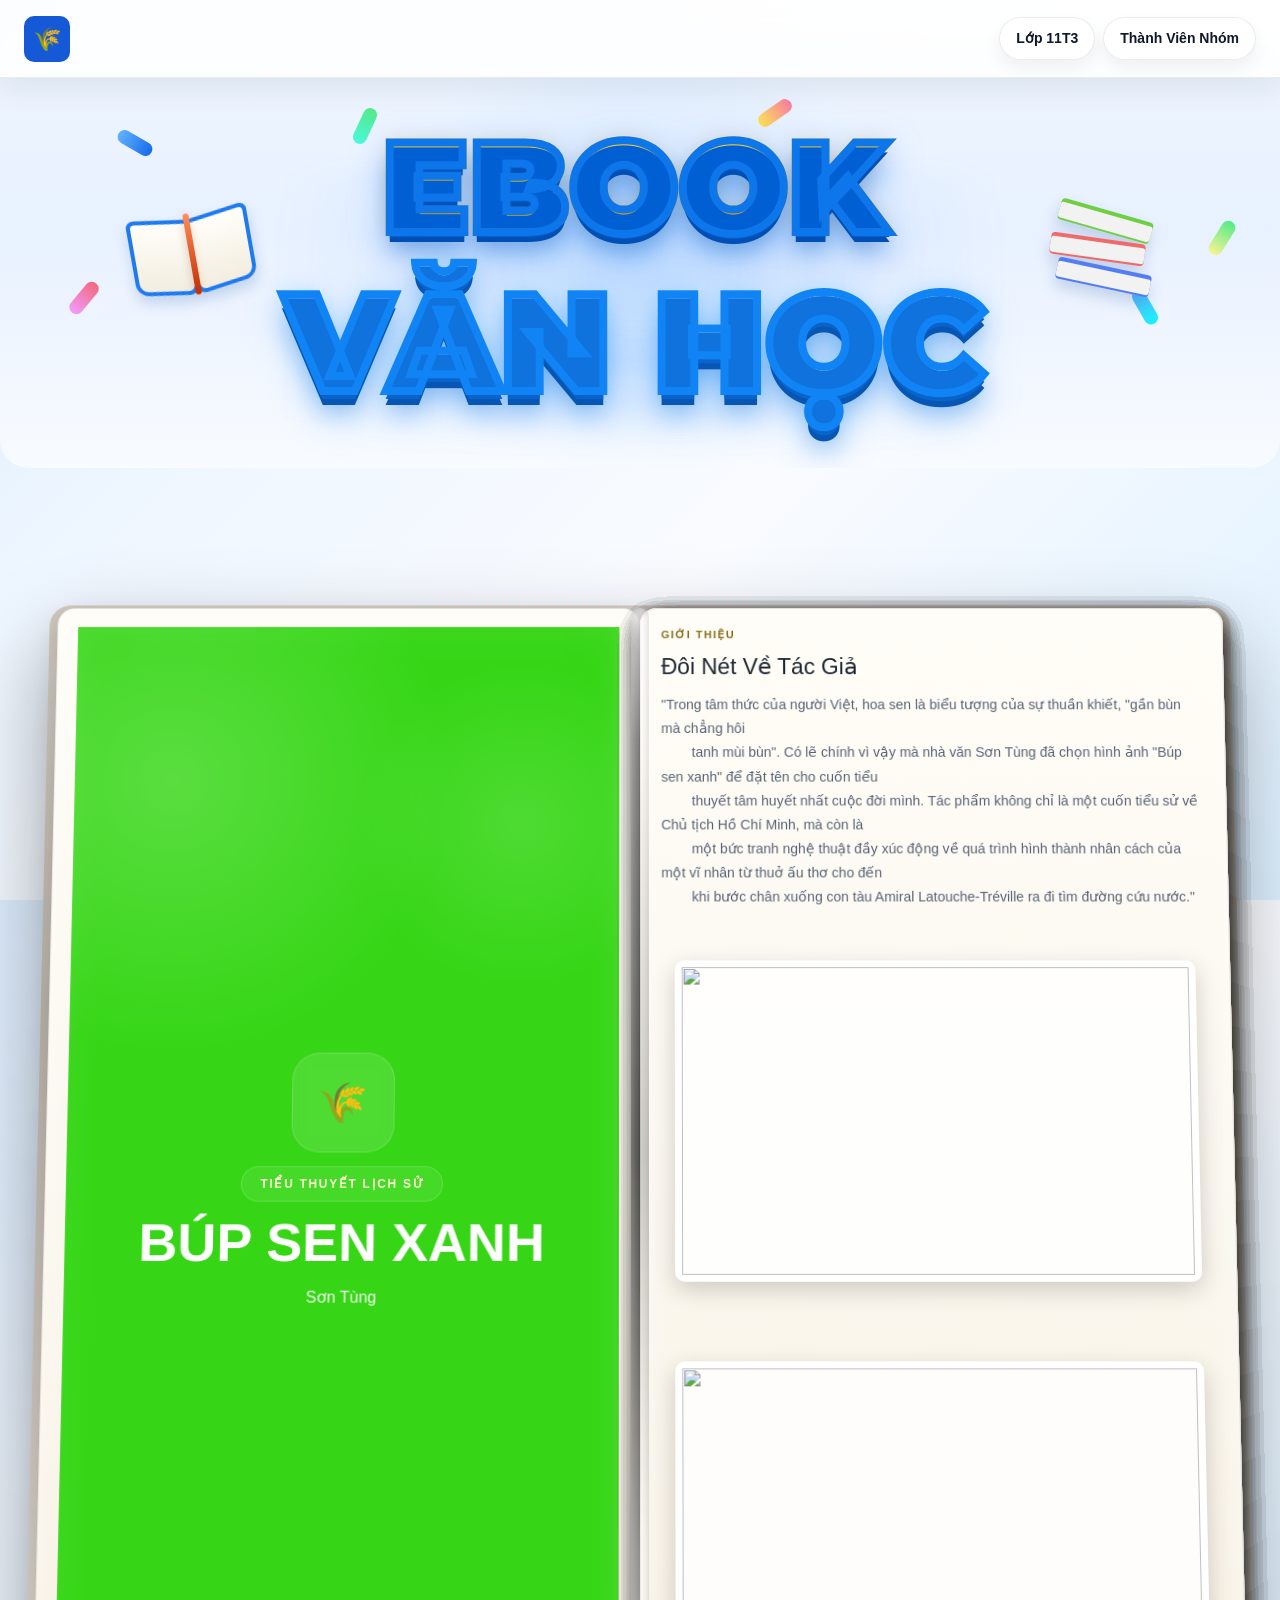
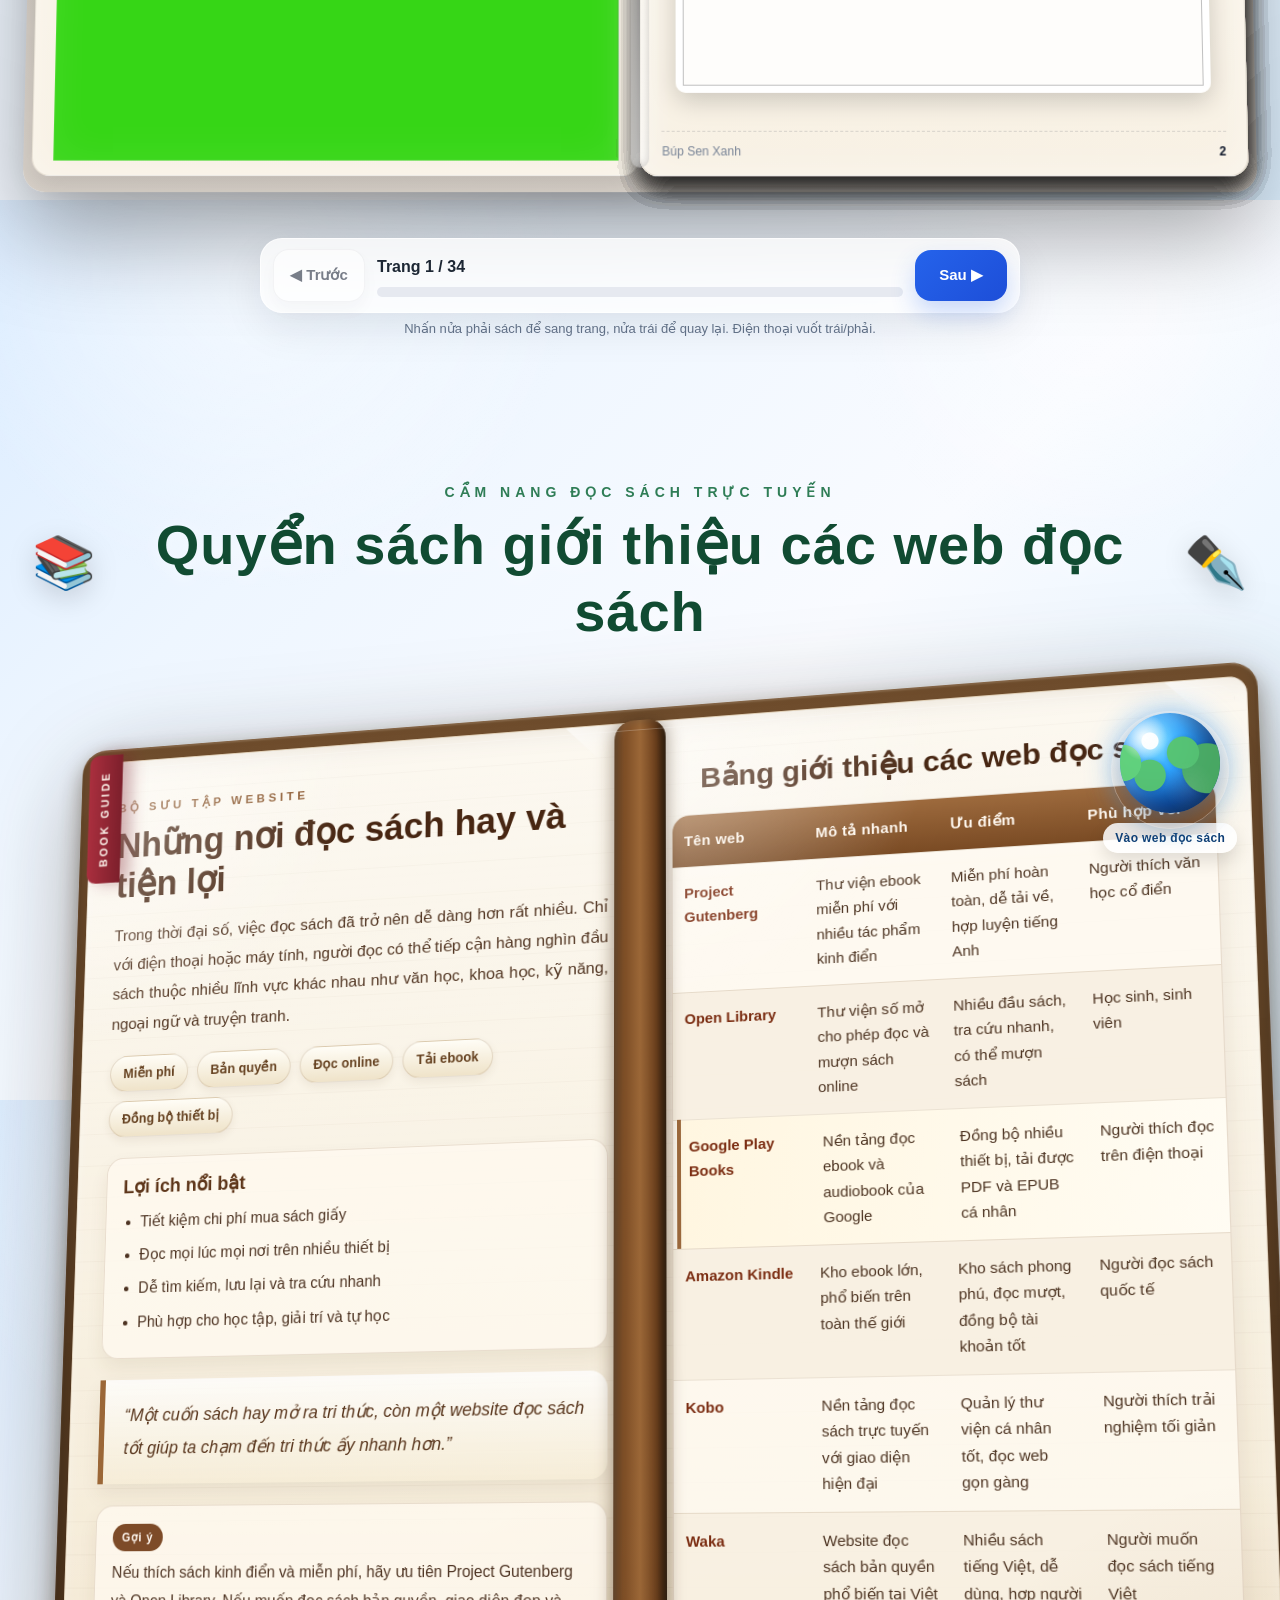
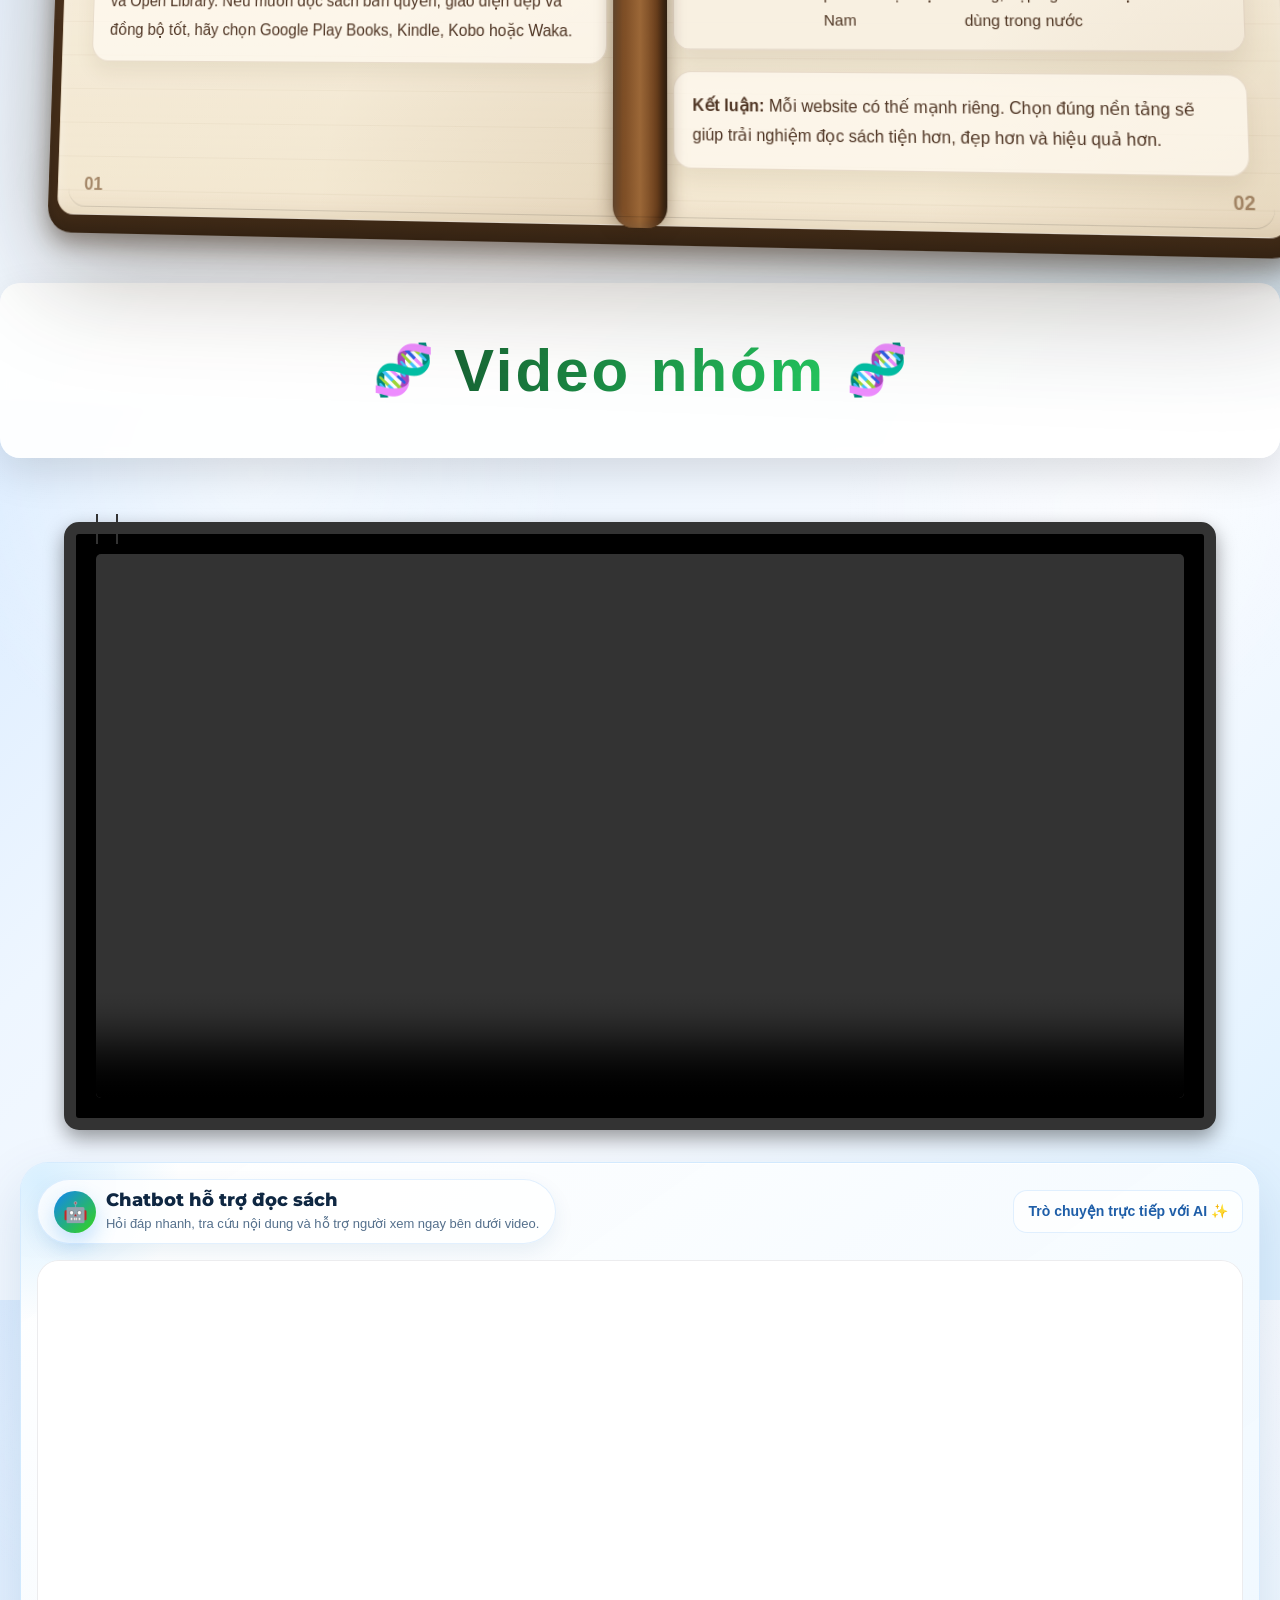
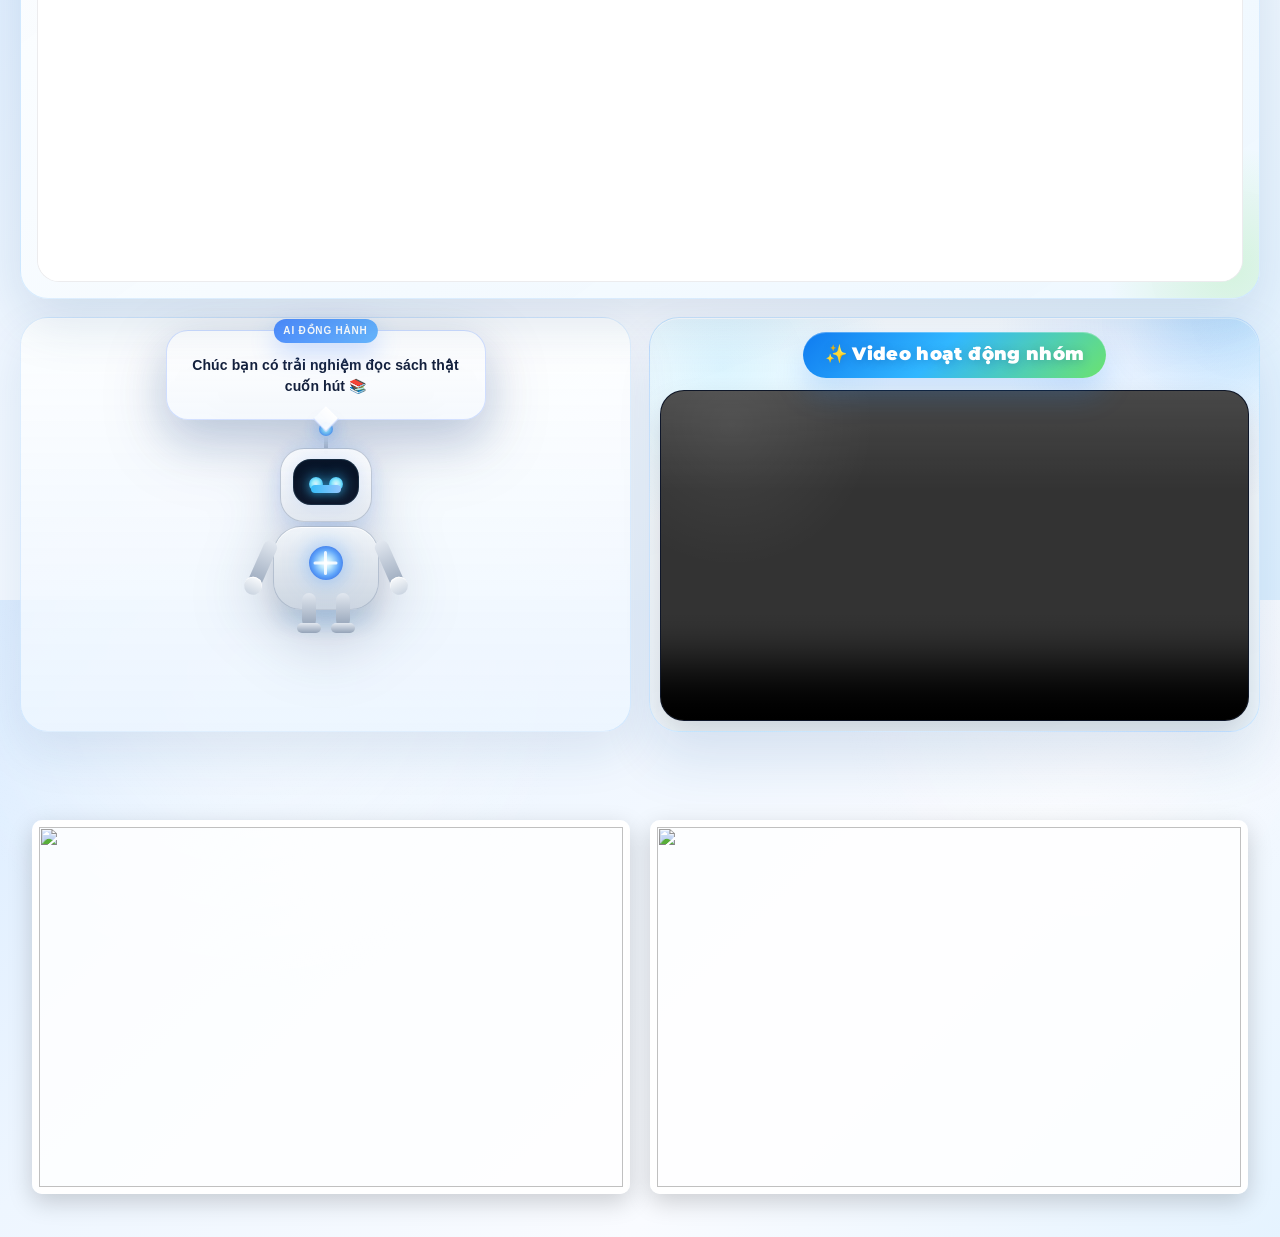
==== commit 8e887603: "hh" ====
--- a/test.html
+++ b/test.html
@@ -6,10 +6,335 @@
   <meta name="viewport" content="width=device-width, initial-scale=1.0, user-scalable=yes" />
   <title>Búp Sen Xanh - Sơn Tùng</title>
 
+  <!-- link -->
+  <link rel="preconnect" href="https://fonts.googleapis.com">
+  <link rel="preconnect" href="https://fonts.gstatic.com" crossorigin>
+  <link
+    href="https://fonts.googleapis.com/css2?family=Be+Vietnam+Pro:wght@700;800;900&family=Montserrat:wght@700;800;900&display=swap"
+    rel="stylesheet">
+
   <!-- Bootstrap -->
   <link href="https://cdn.jsdelivr.net/npm/bootstrap@5.3.3/dist/css/bootstrap.min.css" rel="stylesheet" />
 
   <style>
+    /* tên  ebook */
+    .ebook-hero {
+      position: relative;
+      width: 100%;
+      min-height: 430px;
+      display: flex;
+      align-items: center;
+      justify-content: center;
+      gap: 28px;
+      overflow: hidden;
+      border-radius: 28px;
+      padding: 40px 20px;
+      margin-top: 3%;
+      background:
+        radial-gradient(circle at 50% 48%, rgba(110, 180, 255, 0.16), transparent 36%),
+        linear-gradient(180deg, #eef5ff 0%, #e8f1ff 45%, #f8fbff 100%);
+    }
+
+    .ebook-hero::before {
+      content: "";
+      position: absolute;
+      width: 75%;
+      height: 200px;
+      left: 50%;
+      top: 54%;
+      transform: translate(-50%, -50%);
+      background: radial-gradient(circle, rgba(53, 152, 255, 0.15) 0%, rgba(53, 152, 255, 0.06) 45%, transparent 75%);
+      filter: blur(10px);
+      z-index: 0;
+    }
+
+    .ebook-hero::after {
+      content: "";
+      position: absolute;
+      width: 78%;
+      height: 70px;
+      left: 50%;
+      bottom: 48px;
+      transform: translateX(-50%);
+      background: radial-gradient(circle, rgba(90, 170, 255, 0.18), transparent 70%);
+      filter: blur(18px);
+      z-index: 0;
+    }
+
+    .ebook-title-wrap {
+      position: relative;
+      z-index: 2;
+      text-align: center;
+      line-height: 0.86;
+      transform: translateY(8px);
+    }
+
+    .ebook-title-top,
+    .ebook-title-bottom {
+      margin: 0;
+      font-family: "Montserrat", "Be Vietnam Pro", sans-serif;
+      font-weight: 900;
+      text-transform: uppercase;
+      font-kerning: normal;
+      text-rendering: geometricPrecision;
+    }
+
+    .ebook-title-top {
+      font-size: clamp(58px, 10vw, 150px);
+      letter-spacing: 1px;
+      background: linear-gradient(180deg, #fff16a 0%, #ffc400 45%, #ff7a00 100%);
+      -webkit-background-clip: text;
+      -webkit-text-fill-color: transparent;
+      -webkit-text-stroke: 8px #0d76ea;
+      text-shadow:
+        0 5px 0 #005fd2,
+        0 10px 0 #004fb4,
+        0 18px 22px rgba(0, 88, 190, 0.34),
+        0 0 18px rgba(255, 168, 0, 0.28);
+      filter: drop-shadow(0 10px 18px rgba(0, 112, 255, 0.24));
+    }
+
+    .ebook-title-bottom {
+      margin-top: 6px;
+      font-size: clamp(66px, 10.8vw, 158px);
+      letter-spacing: 0.5px;
+      line-height: 1.02;
+      background: linear-gradient(180deg, #ffffff 0%, #f4fbff 28%, #cfeaff 68%, #8fd3ff 100%);
+      -webkit-background-clip: text;
+      -webkit-text-fill-color: transparent;
+      -webkit-text-stroke: 8px #1184f5;
+      text-shadow:
+        0 4px 0 #0f72dd,
+        0 8px 0 #0a63ca,
+        0 14px 0 #0756b4,
+        0 20px 24px rgba(0, 98, 210, 0.30),
+        0 0 18px rgba(110, 200, 255, 0.35);
+      filter: drop-shadow(0 10px 18px rgba(0, 132, 255, 0.22));
+      position: relative;
+      z-index: 2;
+    }
+
+    .ebook-side {
+      position: relative;
+      z-index: 2;
+      flex: 0 0 auto;
+    }
+
+    .book-open {
+      position: relative;
+      width: 130px;
+      height: 92px;
+      transform: rotate(-10deg);
+    }
+
+    .book-open .page {
+      position: absolute;
+      top: 8px;
+      width: 62px;
+      height: 76px;
+      background: linear-gradient(180deg, #fffef8, #f3ede0);
+      border: 4px solid #1f7af0;
+      box-shadow: 0 8px 14px rgba(0, 70, 160, 0.18);
+    }
+
+    .book-open .page.left {
+      left: 4px;
+      border-radius: 8px 2px 10px 12px;
+      transform: skewY(8deg);
+    }
+
+    .book-open .page.right {
+      right: 4px;
+      border-radius: 2px 8px 12px 10px;
+      transform: skewY(-8deg);
+    }
+
+    .book-open .book-line {
+      position: absolute;
+      left: 50%;
+      top: 6px;
+      width: 6px;
+      height: 82px;
+      transform: translateX(-50%);
+      background: linear-gradient(180deg, #ff8c5a, #c22d00);
+      border-radius: 20px;
+      box-shadow: 0 0 8px rgba(255, 102, 0, 0.2);
+    }
+
+    .right-books {
+      position: relative;
+      width: 140px;
+      height: 110px;
+    }
+
+    .stack-book {
+      position: absolute;
+      right: 0;
+      width: 95px;
+      height: 22px;
+      border-radius: 4px;
+      box-shadow: 0 8px 15px rgba(0, 60, 140, 0.18);
+    }
+
+    .stack-book::before {
+      content: "";
+      position: absolute;
+      inset: 4px 0 auto 0;
+      height: 16px;
+      background: #f2f2f2;
+      border-radius: 3px;
+    }
+
+    .stack-book.green {
+      top: 12px;
+      transform: rotate(16deg);
+      background: #6fcf43;
+    }
+
+    .stack-book.red {
+      top: 40px;
+      right: 8px;
+      transform: rotate(8deg);
+      background: #f06a6a;
+    }
+
+    .stack-book.blue {
+      top: 68px;
+      right: 2px;
+      transform: rotate(12deg);
+      background: #557df3;
+    }
+
+    .ebook-confetti {
+      position: absolute;
+      width: 14px;
+      height: 38px;
+      border-radius: 20px;
+      opacity: 0.9;
+      z-index: 1;
+      animation: floatConfetti 5s ease-in-out infinite;
+    }
+
+    .c1 {
+      top: 20%;
+      left: 10%;
+      background: linear-gradient(180deg, #4facfe, #005bea);
+      transform: rotate(-60deg);
+    }
+
+    .c2 {
+      top: 16%;
+      left: 28%;
+      background: linear-gradient(180deg, #43e97b, #38f9d7);
+      transform: rotate(25deg);
+    }
+
+    .c3 {
+      top: 13%;
+      left: 60%;
+      background: linear-gradient(180deg, #fa709a, #fee140);
+      transform: rotate(55deg);
+    }
+
+    .c4 {
+      top: 56%;
+      left: 6%;
+      background: linear-gradient(180deg, #f5576c, #f093fb);
+      transform: rotate(40deg);
+    }
+
+    .c5 {
+      top: 58%;
+      right: 10%;
+      background: linear-gradient(180deg, #4facfe, #00f2fe);
+      transform: rotate(-30deg);
+    }
+
+    .c6 {
+      top: 42%;
+      right: 4%;
+      background: linear-gradient(180deg, #43e97b, #f9f586);
+      transform: rotate(32deg);
+    }
+
+    @keyframes floatConfetti {
+      0% {
+        transform: translateY(0) rotate(0deg);
+      }
+
+      50% {
+        transform: translateY(-10px) rotate(12deg);
+      }
+
+      100% {
+        transform: translateY(0) rotate(0deg);
+      }
+    }
+
+    @media (max-width: 900px) {
+      .ebook-hero {
+        min-height: 320px;
+        gap: 14px;
+        padding: 30px 10px;
+      }
+
+      .book-open {
+        width: 90px;
+        height: 64px;
+      }
+
+      .book-open .page {
+        width: 42px;
+        height: 56px;
+      }
+
+      .book-open .book-line {
+        height: 58px;
+      }
+
+      .right-books {
+        width: 90px;
+        height: 80px;
+      }
+
+      .stack-book {
+        width: 65px;
+        height: 16px;
+      }
+
+      .stack-book::before {
+        height: 11px;
+      }
+    }
+
+    @media (max-width: 640px) {
+      .ebook-hero {
+        min-height: 260px;
+        padding: 24px 10px;
+      }
+
+      .left-book,
+      .right-books {
+        display: none;
+      }
+
+      .ebook-title-wrap {
+        line-height: 0.92;
+      }
+
+      .ebook-title-top {
+        font-size: clamp(42px, 12vw, 82px);
+        -webkit-text-stroke: 5px #0d76ea;
+        letter-spacing: 0.5px;
+      }
+
+      .ebook-title-bottom {
+        font-size: clamp(46px, 13vw, 92px);
+        -webkit-text-stroke: 5px #1080f2;
+        letter-spacing: 0;
+      }
+    }
+
     * {
       box-sizing: border-box;
     }
@@ -600,6 +925,248 @@
       left: 40px;
     }
 
+    /* chatbot + robot AI responsive dưới video */
+    .chatbot-ai-row {
+      width: min(94%, 1480px);
+      margin: 28px auto 42px;
+      display: grid;
+      grid-template-columns: minmax(0, 980px) minmax(280px, 340px);
+      justify-content: center;
+      align-items: start;
+      gap: clamp(28px, 2.6vw, 46px);
+      position: relative;
+      z-index: 3;
+    }
+
+    .chatbot-embed-section {
+      width: 100%;
+      max-width: 980px;
+      min-width: 0;
+      margin: 0;
+      position: relative;
+      z-index: 2;
+    }
+
+    .chatbot-embed-card {
+      position: relative;
+      overflow: hidden;
+      border-radius: 28px;
+      background: linear-gradient(145deg, rgba(255, 255, 255, 0.98), rgba(237, 247, 255, 0.96));
+      border: 1px solid rgba(17, 132, 245, 0.14);
+      box-shadow:
+        0 22px 56px rgba(16, 72, 128, 0.14),
+        inset 0 1px 0 rgba(255, 255, 255, 0.88);
+      padding: 18px;
+    }
+
+    .chatbot-embed-card::before {
+      content: "";
+      position: absolute;
+      inset: -120px auto auto -120px;
+      width: 280px;
+      height: 280px;
+      border-radius: 50%;
+      background: radial-gradient(circle, rgba(77, 184, 255, 0.22), transparent 70%);
+      pointer-events: none;
+    }
+
+    .chatbot-embed-card::after {
+      content: "";
+      position: absolute;
+      right: -90px;
+      bottom: -90px;
+      width: 240px;
+      height: 240px;
+      border-radius: 50%;
+      background: radial-gradient(circle, rgba(54, 214, 22, 0.14), transparent 72%);
+      pointer-events: none;
+    }
+
+    .chatbot-embed-head {
+      position: relative;
+      z-index: 1;
+      display: flex;
+      align-items: center;
+      justify-content: space-between;
+      gap: 16px;
+      margin-bottom: 16px;
+      flex-wrap: wrap;
+    }
+
+    .chatbot-embed-badge {
+      display: inline-flex;
+      align-items: center;
+      gap: 10px;
+      padding: 10px 16px;
+      border-radius: 999px;
+      background: rgba(255, 255, 255, 0.82);
+      border: 1px solid rgba(17, 132, 245, 0.12);
+      box-shadow: 0 8px 20px rgba(16, 72, 128, 0.08);
+      min-width: 0;
+    }
+
+    .chatbot-embed-icon {
+      width: 42px;
+      height: 42px;
+      border-radius: 50%;
+      display: grid;
+      place-items: center;
+      font-size: 20px;
+      background: linear-gradient(135deg, #1184f5, #36d616);
+      color: #fff;
+      box-shadow: 0 10px 22px rgba(17, 132, 245, 0.24);
+      flex: 0 0 auto;
+    }
+
+    .chatbot-embed-label {
+      display: flex;
+      flex-direction: column;
+      gap: 2px;
+      min-width: 0;
+    }
+
+    .chatbot-embed-label strong {
+      font-family: "Montserrat", "Be Vietnam Pro", sans-serif;
+      font-size: 18px;
+      font-weight: 800;
+      color: #0f2742;
+      line-height: 1.2;
+    }
+
+    .chatbot-embed-label span {
+      font-size: 13px;
+      color: #55708c;
+      line-height: 1.5;
+    }
+
+    .chatbot-embed-note {
+      font-size: 14px;
+      font-weight: 700;
+      color: #1e5ea8;
+      background: rgba(255, 255, 255, 0.78);
+      border: 1px solid rgba(17, 132, 245, 0.12);
+      padding: 10px 14px;
+      border-radius: 14px;
+      white-space: nowrap;
+    }
+
+    .chatbot-embed-frame {
+      position: relative;
+      z-index: 1;
+      overflow: hidden;
+      border-radius: 22px;
+      background: #ffffff;
+      border: 1px solid rgba(15, 23, 42, 0.08);
+      box-shadow: inset 0 0 0 1px rgba(255, 255, 255, 0.5);
+      min-width: 0;
+    }
+
+    .chatbot-embed-frame iframe {
+      width: 100%;
+      height: clamp(560px, 50vw, 760px);
+      min-height: 560px;
+      border: 0;
+      display: block;
+      background: #fff;
+    }
+
+    @media (max-width: 1320px) {
+      .chatbot-ai-row {
+        width: min(calc(100% - 28px), 1120px);
+        grid-template-columns: minmax(0, 1fr);
+        gap: 22px;
+      }
+
+      .chatbot-embed-section {
+        max-width: 100%;
+      }
+
+      .chatbot-embed-card {
+        padding: 16px;
+        border-radius: 24px;
+      }
+
+      .chatbot-embed-note {
+        white-space: normal;
+      }
+
+      .chatbot-embed-frame iframe {
+        height: 620px;
+        min-height: 620px;
+      }
+    }
+
+    @media (max-width: 768px) {
+      .chatbot-ai-row {
+        width: calc(100% - 18px);
+        gap: 18px;
+      }
+
+      .chatbot-embed-card {
+        padding: 12px;
+        border-radius: 20px;
+      }
+
+      .chatbot-embed-head {
+        gap: 12px;
+        margin-bottom: 12px;
+      }
+
+      .chatbot-embed-badge,
+      .chatbot-embed-note {
+        width: 100%;
+      }
+
+      .chatbot-embed-note {
+        text-align: center;
+      }
+
+      .chatbot-embed-frame {
+        border-radius: 18px;
+      }
+
+      .chatbot-embed-frame iframe {
+        height: 560px;
+        min-height: 560px;
+      }
+    }
+
+    @media (max-width: 480px) {
+      .chatbot-ai-row {
+        width: calc(100% - 14px);
+        gap: 16px;
+      }
+
+      .chatbot-embed-card {
+        padding: 10px;
+        border-radius: 18px;
+      }
+
+      .chatbot-embed-icon {
+        width: 38px;
+        height: 38px;
+        font-size: 18px;
+      }
+
+      .chatbot-embed-label strong {
+        font-size: 16px;
+      }
+
+      .chatbot-embed-label span {
+        font-size: 12px;
+      }
+
+      .chatbot-embed-note {
+        font-size: 13px;
+        padding: 8px 10px;
+      }
+
+      .chatbot-embed-frame iframe {
+        height: 500px;
+        min-height: 500px;
+      }
+    }
+
     /* =========================================
    QUYỂN SÁCH 3D - GIỚI THIỆU WEB ĐỌC SÁCH
    RỘNG 95% - CAO AUTO
@@ -1245,6 +1812,1075 @@
     .slide.active {
       opacity: 1;
     }
+
+    /* ===== TRÁI ĐẤT QUAY - CLICK MỞ LINK ===== */
+    .earth-link {
+      position: absolute;
+      top: 24px;
+      right: 3.5%;
+      width: 130px;
+      height: 150px;
+      display: flex;
+      flex-direction: column;
+      align-items: center;
+      justify-content: flex-start;
+      gap: 10px;
+      text-decoration: none;
+      z-index: 8;
+      animation: earthFloat 4.5s ease-in-out infinite;
+      transform-origin: center;
+    }
+
+    .earth-link:hover {
+      transform: translateY(-4px) scale(1.04);
+    }
+
+    .earth-link:active {
+      transform: translateY(0) scale(0.98);
+    }
+
+    .earth-orbit {
+      position: absolute;
+      top: 8px;
+      left: 50%;
+      width: 118px;
+      height: 118px;
+      border-radius: 50%;
+      transform: translateX(-50%);
+      border: 1px solid rgba(255, 255, 255, 0.35);
+      box-shadow: 0 0 28px rgba(88, 180, 255, 0.28);
+      animation: orbitPulse 2.8s ease-in-out infinite;
+    }
+
+    .earth-sphere {
+      position: relative;
+      width: 100px;
+      height: 100px;
+      margin-top: 10px;
+      border-radius: 50%;
+      overflow: hidden;
+      background:
+        radial-gradient(circle at 30% 28%, rgba(255, 255, 255, 0.95) 0 8%, rgba(255, 255, 255, 0.18) 9%, transparent 25%),
+        radial-gradient(circle at 35% 30%, #67d8ff 0%, #2fa4ff 32%, #1260cb 66%, #08285f 100%);
+      box-shadow:
+        inset -18px -16px 26px rgba(0, 0, 0, 0.36),
+        inset 12px 10px 20px rgba(255, 255, 255, 0.22),
+        0 0 30px rgba(71, 160, 255, 0.42),
+        0 12px 24px rgba(0, 0, 0, 0.22);
+    }
+
+    .earth-map {
+      position: absolute;
+      top: -2%;
+      left: -150%;
+      width: 300%;
+      height: 104%;
+      opacity: 0.95;
+      background:
+        radial-gradient(circle at 8% 50%, #58c56e 0 4%, transparent 4.5%),
+        radial-gradient(circle at 12% 38%, #58c56e 0 7%, transparent 7.5%),
+        radial-gradient(circle at 18% 56%, #58c56e 0 6%, transparent 6.5%),
+        radial-gradient(circle at 27% 42%, #4cad61 0 9%, transparent 9.6%),
+        radial-gradient(circle at 33% 60%, #4cad61 0 7%, transparent 7.5%),
+        radial-gradient(circle at 44% 36%, #63d377 0 8%, transparent 8.5%),
+        radial-gradient(circle at 51% 50%, #63d377 0 11%, transparent 11.5%),
+        radial-gradient(circle at 60% 62%, #58c56e 0 8%, transparent 8.5%),
+        radial-gradient(circle at 71% 40%, #58c56e 0 7%, transparent 7.5%),
+        radial-gradient(circle at 79% 55%, #4cad61 0 10%, transparent 10.5%),
+        radial-gradient(circle at 90% 44%, #63d377 0 8%, transparent 8.5%);
+      filter: drop-shadow(0 0 2px rgba(0, 0, 0, 0.12));
+      animation: earthSpin 9s linear infinite;
+    }
+
+    .earth-shine {
+      position: absolute;
+      inset: 0;
+      border-radius: 50%;
+      background:
+        radial-gradient(circle at 24% 24%, rgba(255, 255, 255, 0.9), transparent 22%),
+        radial-gradient(circle at 70% 75%, rgba(255, 255, 255, 0.08), transparent 26%);
+      pointer-events: none;
+    }
+
+    .earth-label {
+      padding: 6px 12px;
+      border-radius: 999px;
+      background: rgba(255, 255, 255, 0.86);
+      color: #0f3f75;
+      font-size: 12px;
+      font-weight: 800;
+      letter-spacing: 0.4px;
+      box-shadow: 0 8px 18px rgba(0, 0, 0, 0.12);
+      white-space: nowrap;
+    }
+
+    @keyframes earthSpin {
+      from {
+        transform: translateX(0);
+      }
+
+      to {
+        transform: translateX(66.666%);
+      }
+    }
+
+    @keyframes earthFloat {
+
+      0%,
+      100% {
+        transform: translateY(0);
+      }
+
+      50% {
+        transform: translateY(-10px);
+      }
+    }
+
+    @keyframes orbitPulse {
+
+      0%,
+      100% {
+        transform: translateX(-50%) scale(1);
+        opacity: 0.5;
+      }
+
+      50% {
+        transform: translateX(-50%) scale(1.08);
+        opacity: 0.95;
+      }
+    }
+
+    @media (max-width: 992px) {
+      .earth-link {
+        top: -6px;
+        right: 10px;
+        width: 92px;
+        height: 108px;
+      }
+
+      .earth-orbit {
+        width: 86px;
+        height: 86px;
+      }
+
+      .earth-sphere {
+        width: 72px;
+        height: 72px;
+        margin-top: 6px;
+      }
+
+      .earth-label {
+        font-size: 10px;
+        padding: 5px 10px;
+      }
+    }
+
+    /* hiệu ứng con AI */
+    /* ===== ROBOT AI NẰM DƯỚI VIDEO ===== */
+    .ai-robot-under-video {
+      width: 100%;
+      max-width: 340px;
+      min-height: 360px;
+      margin: 0;
+      padding: 104px 18px 24px;
+      display: flex;
+      justify-content: center;
+      align-items: flex-start;
+      position: relative;
+      z-index: 1;
+      border-radius: 28px;
+      background: linear-gradient(180deg, rgba(255, 255, 255, 0.80), rgba(236, 245, 255, 0.90));
+      border: 1px solid rgba(17, 132, 245, 0.12);
+      box-shadow:
+        0 20px 50px rgba(16, 72, 128, 0.10),
+        inset 0 1px 0 rgba(255, 255, 255, 0.88);
+      overflow: visible;
+      isolation: isolate;
+    }
+
+    .ai-robot-wrap {
+      position: relative;
+      width: 220px;
+      height: 240px;
+      margin: 0 auto;
+      pointer-events: none;
+      animation: robotFloat 4.8s ease-in-out infinite;
+      filter: drop-shadow(0 18px 30px rgba(20, 40, 80, 0.20));
+    }
+
+    .ai-robot-wrap::before {
+      content: "";
+      position: absolute;
+      inset: auto 18px 8px 18px;
+      height: 24px;
+      border-radius: 999px;
+      background: radial-gradient(circle, rgba(79, 172, 254, 0.25), rgba(79, 172, 254, 0.02) 70%, transparent 72%);
+      filter: blur(8px);
+      animation: robotShadowPulse 4.8s ease-in-out infinite;
+    }
+
+    .ai-robot {
+      position: absolute;
+      inset: 0;
+    }
+
+    .robot-halo {
+      position: absolute;
+      top: 12px;
+      left: 50%;
+      width: 110px;
+      height: 110px;
+      transform: translateX(-50%);
+      border-radius: 50%;
+      background:
+        radial-gradient(circle, rgba(147, 197, 253, 0.30), rgba(96, 165, 250, 0.14) 38%, rgba(59, 130, 246, 0.00) 68%);
+      filter: blur(8px);
+      animation: haloPulse 2.6s ease-in-out infinite;
+    }
+
+    .robot-antena {
+      position: absolute;
+      top: 18px;
+      left: 50%;
+      width: 4px;
+      height: 22px;
+      transform: translateX(-50%);
+      background: linear-gradient(180deg, #e2e8f0, #94a3b8);
+      border-radius: 999px;
+    }
+
+    .robot-antena::before {
+      content: "";
+      position: absolute;
+      top: -10px;
+      left: 50%;
+      width: 14px;
+      height: 14px;
+      transform: translateX(-50%);
+      border-radius: 50%;
+      background: radial-gradient(circle, #ffffff 0%, #7dd3fc 35%, #2563eb 100%);
+      box-shadow: 0 0 16px rgba(96, 165, 250, 0.9);
+      animation: antenaBlink 1.6s ease-in-out infinite;
+    }
+
+    .robot-head {
+      position: absolute;
+      top: 34px;
+      left: 50%;
+      width: 92px;
+      height: 74px;
+      transform: translateX(-50%);
+      border-radius: 24px;
+      background: linear-gradient(180deg, rgba(255, 255, 255, 0.98), rgba(226, 232, 240, 0.96));
+      border: 1px solid rgba(148, 163, 184, 0.55);
+      box-shadow:
+        inset 0 1px 0 rgba(255, 255, 255, 0.92),
+        0 10px 24px rgba(37, 99, 235, 0.12);
+    }
+
+    .robot-face {
+      position: absolute;
+      inset: 10px 12px 16px;
+      border-radius: 18px;
+      background: linear-gradient(180deg, #071325 0%, #0f172a 100%);
+      box-shadow:
+        inset 0 0 0 1px rgba(125, 211, 252, 0.12),
+        0 0 18px rgba(59, 130, 246, 0.16);
+    }
+
+    .robot-eye {
+      position: absolute;
+      top: 18px;
+      width: 14px;
+      height: 14px;
+      border-radius: 50%;
+      background: radial-gradient(circle, #ffffff 0%, #a5f3fc 38%, #38bdf8 78%, #0ea5e9 100%);
+      box-shadow: 0 0 14px rgba(56, 189, 248, 0.9);
+      animation: robotBlink 4.2s infinite;
+    }
+
+    .robot-eye.left {
+      left: 16px;
+    }
+
+    .robot-eye.right {
+      right: 16px;
+    }
+
+    .robot-mouth {
+      position: absolute;
+      left: 50%;
+      bottom: 12px;
+      width: 30px;
+      height: 8px;
+      transform: translateX(-50%);
+      border-radius: 999px;
+      background: linear-gradient(90deg, #38bdf8, #93c5fd);
+      box-shadow: 0 0 10px rgba(56, 189, 248, 0.55);
+    }
+
+    .robot-body {
+      position: absolute;
+      top: 112px;
+      left: 50%;
+      width: 106px;
+      height: 84px;
+      transform: translateX(-50%);
+      border-radius: 28px;
+      background: linear-gradient(180deg, rgba(241, 245, 249, 0.98), rgba(203, 213, 225, 0.95));
+      border: 1px solid rgba(148, 163, 184, 0.55);
+      box-shadow:
+        inset 0 1px 0 rgba(255, 255, 255, 0.88),
+        0 14px 24px rgba(15, 23, 42, 0.10);
+    }
+
+    .robot-core {
+      position: absolute;
+      top: 19px;
+      left: 50%;
+      width: 34px;
+      height: 34px;
+      transform: translateX(-50%);
+      border-radius: 50%;
+      background: radial-gradient(circle, #ffffff 0%, #bae6fd 25%, #60a5fa 55%, #1d4ed8 100%);
+      box-shadow: 0 0 24px rgba(96, 165, 250, 0.75);
+      animation: coreSpin 4.6s linear infinite;
+    }
+
+    .robot-core::before,
+    .robot-core::after {
+      content: "";
+      position: absolute;
+      inset: 50%;
+      width: 3px;
+      height: 24px;
+      margin-left: -1.5px;
+      margin-top: -12px;
+      border-radius: 999px;
+      background: rgba(255, 255, 255, 0.85);
+    }
+
+    .robot-core::after {
+      transform: rotate(90deg);
+    }
+
+    .robot-arm,
+    .robot-leg {
+      position: absolute;
+      background: linear-gradient(180deg, #e2e8f0, #94a3b8);
+      border-radius: 999px;
+    }
+
+    .robot-arm {
+      top: 14px;
+      width: 14px;
+      height: 52px;
+    }
+
+    .robot-arm.left {
+      left: -8px;
+      transform-origin: top center;
+      transform: rotate(24deg);
+      animation: armWaveLeft 2.8s ease-in-out infinite;
+    }
+
+    .robot-arm.right {
+      right: -8px;
+      transform-origin: top center;
+      transform: rotate(-24deg);
+      animation: armWaveRight 2.8s ease-in-out infinite;
+    }
+
+    .robot-arm::after {
+      content: "";
+      position: absolute;
+      bottom: -6px;
+      left: 50%;
+      width: 18px;
+      height: 18px;
+      transform: translateX(-50%);
+      border-radius: 50%;
+      background: linear-gradient(180deg, #f8fafc, #cbd5e1);
+      box-shadow: inset 0 1px 0 rgba(255, 255, 255, 0.88);
+    }
+
+    .robot-leg {
+      bottom: -18px;
+      width: 14px;
+      height: 34px;
+    }
+
+    .robot-leg.left {
+      left: 28px;
+      animation: legStepLeft 2.6s ease-in-out infinite;
+    }
+
+    .robot-leg.right {
+      right: 28px;
+      animation: legStepRight 2.6s ease-in-out infinite;
+    }
+
+    .robot-leg::after {
+      content: "";
+      position: absolute;
+      bottom: -6px;
+      left: 50%;
+      width: 24px;
+      height: 10px;
+      transform: translateX(-50%);
+      border-radius: 999px;
+      background: linear-gradient(180deg, #e2e8f0, #94a3b8);
+    }
+
+    .robot-msg {
+      position: absolute;
+      left: 50%;
+      top: -84px;
+      transform: translateX(-50%);
+      width: min(100%, 270px);
+      min-height: 98px;
+      padding: 18px 18px 16px;
+      border-radius: 22px;
+      background: linear-gradient(180deg, rgba(255, 255, 255, 0.98), rgba(246, 250, 255, 0.95));
+      border: 1px solid rgba(151, 181, 255, 0.42);
+      box-shadow:
+        0 18px 42px rgba(88, 126, 186, 0.18),
+        inset 0 1px 0 rgba(255, 255, 255, 0.95);
+      backdrop-filter: blur(12px);
+      -webkit-backdrop-filter: blur(12px);
+      color: #14213d;
+      font-size: 16px;
+      font-weight: 800;
+      line-height: 1.55;
+      letter-spacing: 0.1px;
+      text-align: center;
+      display: flex;
+      align-items: center;
+      justify-content: center;
+      transition: opacity 0.35s ease, transform 0.35s ease, box-shadow 0.35s ease;
+      z-index: 3;
+    }
+
+    .robot-msg::before {
+      content: "AI đồng hành";
+      position: absolute;
+      left: 50%;
+      top: -12px;
+      transform: translateX(-50%);
+      padding: 5px 12px;
+      border-radius: 999px;
+      background: linear-gradient(135deg, #4f8cff, #69b8ff);
+      color: #ffffff;
+      font-size: 11px;
+      font-weight: 800;
+      letter-spacing: 0.08em;
+      text-transform: uppercase;
+      box-shadow: 0 10px 24px rgba(79, 140, 255, 0.28);
+    }
+
+    .robot-msg::after {
+      content: "";
+      position: absolute;
+      left: 50%;
+      bottom: -9px;
+      width: 18px;
+      height: 18px;
+      background: linear-gradient(180deg, rgba(255, 255, 255, 0.98), rgba(246, 250, 255, 0.95));
+      border-right: 1px solid rgba(151, 181, 255, 0.42);
+      border-bottom: 1px solid rgba(151, 181, 255, 0.42);
+      transform: translateX(-50%) rotate(45deg);
+      box-shadow: 8px 8px 18px rgba(88, 126, 186, 0.08);
+    }
+
+    @keyframes robotFloat {
+
+      0%,
+      100% {
+        transform: translateY(0);
+      }
+
+      50% {
+        transform: translateY(-10px);
+      }
+    }
+
+    @keyframes robotShadowPulse {
+
+      0%,
+      100% {
+        transform: scaleX(1);
+        opacity: 0.6;
+      }
+
+      50% {
+        transform: scaleX(0.92);
+        opacity: 0.85;
+      }
+    }
+
+    @keyframes haloPulse {
+
+      0%,
+      100% {
+        transform: translateX(-50%) scale(0.96);
+        opacity: 0.65;
+      }
+
+      50% {
+        transform: translateX(-50%) scale(1.08);
+        opacity: 1;
+      }
+    }
+
+    @keyframes antenaBlink {
+
+      0%,
+      100% {
+        opacity: 0.65;
+        transform: translateX(-50%) scale(0.92);
+      }
+
+      50% {
+        opacity: 1;
+        transform: translateX(-50%) scale(1.15);
+      }
+    }
+
+    @keyframes robotBlink {
+
+      0%,
+      44%,
+      48%,
+      100% {
+        transform: scaleY(1);
+        opacity: 1;
+      }
+
+      46% {
+        transform: scaleY(0.08);
+        opacity: 0.5;
+      }
+    }
+
+    @keyframes coreSpin {
+      from {
+        transform: translateX(-50%) rotate(0deg);
+      }
+
+      to {
+        transform: translateX(-50%) rotate(360deg);
+      }
+    }
+
+    @keyframes armWaveLeft {
+
+      0%,
+      100% {
+        transform: rotate(24deg);
+      }
+
+      50% {
+        transform: rotate(46deg);
+      }
+    }
+
+    @keyframes armWaveRight {
+
+      0%,
+      100% {
+        transform: rotate(-24deg);
+      }
+
+      50% {
+        transform: rotate(-42deg);
+      }
+    }
+
+    @keyframes legStepLeft {
+
+      0%,
+      100% {
+        transform: rotate(8deg);
+      }
+
+      50% {
+        transform: rotate(-6deg);
+      }
+    }
+
+    @keyframes legStepRight {
+
+      0%,
+      100% {
+        transform: rotate(-8deg);
+      }
+
+      50% {
+        transform: rotate(6deg);
+      }
+    }
+
+    @media (max-width: 1320px) {
+      .ai-robot-under-video {
+        max-width: min(100%, 380px);
+        min-height: 320px;
+        margin: 0 auto;
+        padding: 96px 18px 22px;
+      }
+
+      .ai-robot-wrap {
+        width: 180px;
+        height: 220px;
+      }
+
+      .robot-msg {
+        width: min(92vw, 320px);
+        min-height: 90px;
+        padding: 16px 16px 14px;
+        font-size: 14px;
+      }
+
+      .robot-msg::before {
+        font-size: 10px;
+        padding: 4px 10px;
+      }
+    }
+
+    @media (max-width: 576px) {
+      .ai-robot-under-video {
+        max-width: 100%;
+        min-height: 296px;
+        padding: 86px 14px 18px;
+        border-radius: 22px;
+      }
+
+      .ai-robot-wrap {
+        width: 142px;
+        height: 188px;
+      }
+
+      .robot-msg {
+        width: min(88vw, 280px);
+        min-height: 76px;
+        padding: 14px 14px 12px;
+        font-size: 13px;
+      }
+    }
+  
+    /* ===== TỐI ƯU LẠI BỐ CỤC CHATBOT + ROBOT + VIDEO PHỤ ===== */
+    .chatbot-ai-row {
+      width: min(94%, 1500px);
+      margin: 32px auto 48px;
+      display: grid;
+      grid-template-columns: minmax(0, 1fr) minmax(300px, 360px);
+      gap: clamp(22px, 2.2vw, 34px);
+      align-items: start;
+    }
+
+    .chatbot-embed-section {
+      width: 100%;
+      max-width: none;
+      min-width: 0;
+    }
+
+    .chatbot-embed-card {
+      padding: 16px;
+      border-radius: 28px;
+    }
+
+    .chatbot-embed-frame {
+      min-width: 0;
+    }
+
+    .chatbot-embed-frame iframe {
+      width: 100%;
+      height: clamp(560px, 46vw, 760px);
+      min-height: 560px;
+      display: block;
+    }
+
+    .chatbot-side-stack {
+      width: 100%;
+      min-width: 0;
+      display: grid;
+      grid-template-columns: 1fr;
+      gap: 20px;
+      align-self: start;
+    }
+
+    .ai-robot-under-video {
+      width: 100%;
+      max-width: none;
+      min-width: 0;
+      margin: 0;
+      min-height: 332px;
+    }
+
+    .side-video-card {
+      position: relative;
+      overflow: hidden;
+      border-radius: 28px;
+      background: linear-gradient(160deg, rgba(255, 255, 255, 0.98), rgba(238, 247, 255, 0.96));
+      border: 1px solid rgba(17, 132, 245, 0.14);
+      box-shadow:
+        0 22px 56px rgba(16, 72, 128, 0.12),
+        inset 0 1px 0 rgba(255, 255, 255, 0.92);
+      padding: 16px;
+      min-width: 0;
+      
+    }
+
+    .side-video-card::before {
+      content: "";
+      position: absolute;
+      inset: -90px -70px auto auto;
+      width: 180px;
+      height: 180px;
+      border-radius: 50%;
+      background: radial-gradient(circle, rgba(77, 184, 255, 0.18), transparent 72%);
+      pointer-events: none;
+    }
+
+    .side-video-head {
+      position: relative;
+      z-index: 1;
+      display: flex;
+      align-items: flex-start;
+      justify-content: space-between;
+      gap: 12px;
+      flex-wrap: wrap;
+      margin-bottom: 14px;
+    }
+
+    .side-video-badge {
+      display: inline-flex;
+      align-items: center;
+      gap: 10px;
+      padding: 10px 14px;
+      border-radius: 18px;
+      background: rgba(255, 255, 255, 0.84);
+      border: 1px solid rgba(17, 132, 245, 0.10);
+      box-shadow: 0 8px 20px rgba(16, 72, 128, 0.07);
+      min-width: 0;
+    }
+
+    .side-video-icon {
+      width: 42px;
+      height: 42px;
+      border-radius: 14px;
+      display: grid;
+      place-items: center;
+      font-size: 20px;
+      color: #fff;
+      background: linear-gradient(135deg, #1184f5, #36d616);
+      box-shadow: 0 10px 24px rgba(17, 132, 245, 0.22);
+      flex: 0 0 auto;
+    }
+
+    .side-video-label {
+      min-width: 0;
+      display: flex;
+      flex-direction: column;
+      gap: 2px;
+    }
+
+    .side-video-label strong {
+      font-family: "Montserrat", "Be Vietnam Pro", sans-serif;
+      font-size: 17px;
+      font-weight: 800;
+      color: #0f2742;
+      line-height: 1.2;
+    }
+
+    .side-video-label span {
+      font-size: 13px;
+      color: #5c7590;
+      line-height: 1.45;
+    }
+
+    .side-video-tag {
+      padding: 8px 12px;
+      border-radius: 14px;
+      background: rgba(255, 255, 255, 0.80);
+      border: 1px solid rgba(17, 132, 245, 0.12);
+      color: #1e5ea8;
+      font-size: 13px;
+      font-weight: 700;
+      white-space: nowrap;
+    }
+
+    .side-video-frame {
+      position: relative;
+      z-index: 1;
+      overflow: hidden;
+      border-radius: 22px;
+      background: linear-gradient(180deg, #0f172a, #101828);
+      border: 1px solid rgba(15, 23, 42, 0.12);
+      aspect-ratio: 16 / 9;
+      box-shadow:
+        inset 0 0 0 1px rgba(255, 255, 255, 0.06),
+        0 16px 30px rgba(15, 23, 42, 0.14);
+    }
+
+    .side-video-frame::after {
+      content: "";
+      position: absolute;
+      inset: 0;
+      pointer-events: none;
+      background: linear-gradient(180deg, rgba(255, 255, 255, 0.08), transparent 30%);
+    }
+
+    .side-video-frame video {
+      width: 100%;
+      height: 100%;
+      display: block;
+      object-fit: cover;
+      background: #000;
+    }
+
+    .side-video-tip {
+      position: relative;
+      z-index: 1;
+      margin-top: 12px;
+      font-size: 13px;
+      line-height: 1.55;
+      color: #58708a;
+    }
+
+    @media (max-width: 1320px) {
+      .chatbot-ai-row {
+        width: min(calc(100% - 28px), 1120px);
+        grid-template-columns: 1fr;
+        gap: 20px;
+      }
+
+      .chatbot-side-stack {
+        grid-template-columns: repeat(2, minmax(0, 1fr));
+        gap: 18px;
+      }
+
+      .chatbot-embed-frame iframe {
+        height: 620px;
+        min-height: 620px;
+      }
+    }
+
+    @media (max-width: 820px) {
+      .chatbot-side-stack {
+        grid-template-columns: 1fr;
+      }
+
+      .chatbot-embed-frame iframe {
+        height: 560px;
+        min-height: 560px;
+      }
+    }
+
+    @media (max-width: 576px) {
+      .chatbot-ai-row {
+        width: calc(100% - 14px);
+        gap: 16px;
+      }
+
+      .chatbot-embed-card,
+      .side-video-card,
+      .ai-robot-under-video {
+        border-radius: 22px;
+      }
+
+      .chatbot-embed-card,
+      .side-video-card {
+        padding: 12px;
+      }
+
+      .chatbot-embed-frame iframe {
+        height: 500px;
+        min-height: 500px;
+      }
+
+      .side-video-head {
+        gap: 10px;
+      }
+
+      .side-video-badge,
+      .side-video-tag {
+        width: 100%;
+      }
+
+      .side-video-tag {
+        text-align: center;
+        white-space: normal;
+      }
+
+      .side-video-icon {
+        width: 38px;
+        height: 38px;
+        font-size: 18px;
+      }
+
+      .side-video-label strong {
+        font-size: 16px;
+      }
+
+      .side-video-label span,
+      .side-video-tip {
+        font-size: 12px;
+      }
+    }
+
+  
+  /* ===== TINH CHỈNH KHUNG VIDEO PHỤ: SÁT LỀ PHẢI HƠN, GỌN CHỮ HƠN ===== */
+  .chatbot-ai-row {
+    width: min(calc(100% - 18px), 1780px) !important;
+    margin: 32px auto 48px !important;
+    grid-template-columns: minmax(0, 1fr) minmax(360px, 430px) !important;
+    gap: clamp(20px, 2vw, 30px) !important;
+  }
+
+  .chatbot-side-stack {
+    gap: 18px !important;
+  }
+
+  .side-video-card {
+    padding: 10px !important;
+    border-radius: 30px !important;
+    background:
+      radial-gradient(circle at 12% 12%, rgba(112, 214, 255, 0.24), transparent 26%),
+      radial-gradient(circle at 88% 0%, rgba(65, 148, 255, 0.18), transparent 28%),
+      linear-gradient(160deg, rgba(255, 255, 255, 0.985), rgba(237, 247, 255, 0.97)) !important;
+    border: 1px solid rgba(17, 132, 245, 0.16) !important;
+    box-shadow:
+      0 26px 58px rgba(25, 88, 152, 0.14),
+      inset 0 1px 0 rgba(255, 255, 255, 0.95) !important;
+  }
+
+  .side-video-card::before {
+    width: 220px !important;
+    height: 220px !important;
+    inset: -110px -90px auto auto !important;
+    background: radial-gradient(circle, rgba(82, 188, 255, 0.22), transparent 72%) !important;
+  }
+
+  .side-video-title-wrap {
+    position: relative;
+    z-index: 2;
+    display: flex;
+    justify-content: center;
+    margin: 4px 0 12px;
+    padding: 0 4px;
+  }
+
+  .side-video-title {
+    margin: 0;
+    display: inline-flex;
+    align-items: center;
+    justify-content: center;
+    text-align: center;
+    padding: 12px 22px;
+    border-radius: 999px;
+    font-family: "Montserrat", "Be Vietnam Pro", sans-serif;
+    font-size: clamp(18px, 1.3vw, 24px);
+    font-weight: 900;
+    letter-spacing: 0.02em;
+    color: #ffffff;
+    background:
+      linear-gradient(135deg, #0f7bf0 0%, #31b7ff 45%, #6be36f 100%);
+    box-shadow:
+      0 16px 30px rgba(19, 123, 240, 0.22),
+      inset 0 1px 0 rgba(255, 255, 255, 0.28);
+    text-shadow: 0 2px 10px rgba(15, 60, 120, 0.25);
+    max-width: 100%;
+  }
+
+  .side-video-frame {
+    border-radius: 24px !important;
+    aspect-ratio: 16 / 10 !important;
+    box-shadow:
+      inset 0 0 0 1px rgba(255, 255, 255, 0.06),
+      0 18px 32px rgba(15, 23, 42, 0.16) !important;
+  }
+
+  .side-video-frame::after {
+    background:
+      linear-gradient(180deg, rgba(255, 255, 255, 0.10), transparent 30%),
+      radial-gradient(circle at 12% 10%, rgba(255,255,255,0.08), transparent 24%) !important;
+  }
+
+  @media (max-width: 1320px) {
+    .chatbot-ai-row {
+      width: min(calc(100% - 16px), 1240px) !important;
+      grid-template-columns: 1fr !important;
+      gap: 18px !important;
+    }
+
+    .chatbot-side-stack {
+      grid-template-columns: minmax(0, 1fr) minmax(0, 1fr) !important;
+      gap: 18px !important;
+    }
+
+    .side-video-card {
+      padding: 10px !important;
+    }
+
+    .side-video-frame {
+      aspect-ratio: 16 / 9 !important;
+    }
+  }
+
+  @media (max-width: 820px) {
+    .chatbot-ai-row {
+      width: calc(100% - 14px) !important;
+    }
+
+    .chatbot-side-stack {
+      grid-template-columns: 1fr !important;
+    }
+
+    .side-video-title-wrap {
+      margin-bottom: 10px;
+    }
+
+    .side-video-title {
+      width: 100%;
+      padding: 12px 16px;
+      font-size: clamp(16px, 4.6vw, 21px);
+      line-height: 1.25;
+    }
+
+    .side-video-frame {
+      aspect-ratio: 16 / 9 !important;
+    }
+  }
+
+  @media (max-width: 576px) {
+    .chatbot-ai-row {
+      width: calc(100% - 10px) !important;
+      gap: 14px !important;
+    }
+
+    .side-video-card {
+      padding: 8px !important;
+      border-radius: 24px !important;
+    }
+
+    .side-video-title-wrap {
+      margin: 2px 0 10px;
+      padding: 0;
+    }
+
+    .side-video-title {
+      border-radius: 18px;
+      padding: 11px 14px;
+      font-size: 16px;
+      letter-spacing: 0.01em;
+    }
+
+    .side-video-frame {
+      border-radius: 18px !important;
+    }
+  }
+
+
   </style>
 </head>
 
@@ -1264,6 +2900,35 @@
       </div>
     </div>
   </nav>
+
+  <!-- tên -->
+  <section class="ebook-hero">
+    <div class="ebook-confetti c1"></div>
+    <div class="ebook-confetti c2"></div>
+    <div class="ebook-confetti c3"></div>
+    <div class="ebook-confetti c4"></div>
+    <div class="ebook-confetti c5"></div>
+    <div class="ebook-confetti c6"></div>
+
+    <div class="ebook-side left-book">
+      <div class="book-open">
+        <span class="page left"></span>
+        <span class="page right"></span>
+        <span class="book-line"></span>
+      </div>
+    </div>
+
+    <div class="ebook-title-wrap">
+      <h1 class="ebook-title-top">EBOOK</h1>
+      <h2 class="ebook-title-bottom">VĂN HỌC</h2>
+    </div>
+
+    <div class="ebook-side right-books">
+      <div class="stack-book green"></div>
+      <div class="stack-book red"></div>
+      <div class="stack-book blue"></div>
+    </div>
+  </section>
 
   <div class="app">
     <div class="stage">
@@ -1740,6 +3405,16 @@
       <span class="book-spark spark-3"></span>
       <span class="book-spark spark-4"></span>
 
+      <!-- trái đất quay -->
+      <a class="earth-link" href="/hieu/index1.html" target="_blank" rel="noopener noreferrer" title="Mở web đọc sách">
+        <span class="earth-orbit"></span>
+        <span class="earth-sphere">
+          <span class="earth-map"></span>
+          <span class="earth-shine"></span>
+        </span>
+        <span class="earth-label">Vào web đọc sách</span>
+      </a>
+      <!-- hết trái đất -->
       <div class="reading-book-shadow"></div>
 
       <article class="reading-book" id="readingBook">
@@ -1881,9 +3556,76 @@
       <source src="/chinh/YTSave.com_YouTube_nhom6-T3-k47_Media_P_e15MkeX0Q_002_720p.mp4" type="video/mp4">
       Trình duyệt của bạn không hỗ trợ video.
     </video>
-    </iframe>
   </div>
 
+  <!-- chatbot + robot AI + video phụ responsive dưới video -->
+  <div class="chatbot-ai-row">
+    <section class="chatbot-embed-section" aria-labelledby="chatbotTitle">
+      <div class="chatbot-embed-card">
+        <div class="chatbot-embed-head">
+          <div class="chatbot-embed-badge">
+            <div class="chatbot-embed-icon">🤖</div>
+            <div class="chatbot-embed-label">
+              <strong id="chatbotTitle">Chatbot hỗ trợ đọc sách</strong>
+              <span>Hỏi đáp nhanh, tra cứu nội dung và hỗ trợ người xem ngay bên dưới video.</span>
+            </div>
+          </div>
+          <div class="chatbot-embed-note">Trò chuyện trực tiếp với AI ✨</div>
+        </div>
+
+        <div class="chatbot-embed-frame">
+          <iframe
+            src="https://www.chatbase.co/chatbot-iframe/feREVFfXJGFSGqypOPu2z"
+            title="Chatbot hỗ trợ đọc sách"
+            loading="lazy"
+            allow="clipboard-write; microphone">
+          </iframe>
+        </div>
+      </div>
+    </section>
+
+    <aside class="chatbot-side-stack" aria-label="Khối AI và video bổ sung">
+      <div class="ai-robot-under-video" id="aiRobotZone">
+        <div class="ai-robot-wrap" id="aiRobotWrap" aria-hidden="true">
+          <div class="ai-robot">
+            <div class="robot-halo"></div>
+            <div class="robot-antena"></div>
+
+            <div class="robot-head">
+              <div class="robot-face">
+                <span class="robot-eye left"></span>
+                <span class="robot-eye right"></span>
+                <span class="robot-mouth"></span>
+              </div>
+            </div>
+
+            <div class="robot-body">
+              <span class="robot-arm left"></span>
+              <span class="robot-arm right"></span>
+              <span class="robot-core"></span>
+              <span class="robot-leg left"></span>
+              <span class="robot-leg right"></span>
+            </div>
+
+            <div class="robot-msg" id="robotMsg">Chúc bạn có trải nghiệm đọc sách thật cuốn hút 📚</div>
+          </div>
+        </div>
+      </div>
+
+      <section class="side-video-card" aria-labelledby="supportVideoTitle">
+        <div class="side-video-title-wrap">
+          <h3 class="side-video-title" id="supportVideoTitle">✨ Video hoạt động nhóm</h3>
+        </div>
+
+        <div class="side-video-frame">
+          <video controls playsinline preload="metadata">
+            <source src="/chinh/YTSave.com_YouTube_nhom6-T3-k47_Media_P_e15MkeX0Q_002_720p.mp4" type="video/mp4">
+            Trình duyệt của bạn không hỗ trợ video.
+          </video>
+        </div>
+      </section>
+    </aside>
+  </div>
   <div class="anhnhom">
     <div class="slider">
       <img src="/imgalbum/13.jpg" class="slide active">
@@ -1964,7 +3706,7 @@
       brandLogo.src =
         "data:image/svg+xml,%3Csvg xmlns='http://www.w3.org/2000/svg' viewBox='0 0 100 100'%3E%3Crect width='100' height='100' fill='%231659d6'/%3E%3Ctext x='50' y='67' font-size='50' text-anchor='middle' fill='white' font-family='monospace'%3E🌾%3C/text%3E%3C/svg%3E";
       navButtons.innerHTML =
-        `<a class="btn-nav" href="/chinh/lop.html">Lớp 11T3</a><a class="btn-nav" href="/chinh/thanhvien.html">Thành Viên Nhóm</a>`;
+        `<a class="btn-nav" href="/hieu/index1.html">Lớp 11T3</a><a class="btn-nav" href="/chinh/thanhvien.html">Thành Viên Nhóm</a>`;
     }
 
     function renderPageContent(page, zeroBasedIndex) {
@@ -2272,7 +4014,7 @@
     window.addEventListener("load", scheduleRebuildAndMeasure);
 
     if (document.fonts && document.fonts.ready) {
-      document.fonts.ready.then(scheduleRebuildAndMeasure).catch(() => {});
+      document.fonts.ready.then(scheduleRebuildAndMeasure).catch(() => { });
     }
 
     sourceContainer.querySelectorAll("img, video, iframe").forEach((media) => {
@@ -2360,7 +4102,7 @@
       resetBookTilt();
 
       function moveBook(event) {
-        if (window.innerWidth <= 992) return;
+        if (window.innerWidth <= 1400) return;
 
         const rect = scene.getBoundingClientRect();
         const px = (event.clientX - rect.left) / rect.width;
@@ -2411,6 +4153,44 @@
         slides[index].classList.add("active");
       }, 2000);
     });
+    // Hiệu ứng con AI
+    // ===== ROBOT AI DƯỚI VIDEO =====
+    (function () {
+      const zone = document.getElementById("aiRobotZone");
+      const robot = document.getElementById("aiRobotWrap");
+      const robotMsg = document.getElementById("robotMsg");
+
+      if (!zone || !robot) return;
+
+      if (robotMsg) {
+        robotMsg.textContent = "Chúc bạn có trải nghiệm đọc sách thật cuốn hút 📚";
+      }
+
+      zone.addEventListener("mousemove", (e) => {
+        if (window.innerWidth <= 1400) return;
+
+        const rect = zone.getBoundingClientRect();
+        const px = (e.clientX - rect.left) / rect.width;
+        const py = (e.clientY - rect.top) / rect.height;
+
+        const tx = (px - 0.5) * 8;
+        const ty = (py - 0.5) * 6;
+
+        robot.style.transform = `translate(${tx}px, ${ty}px)`;
+
+        if (robotMsg) {
+          const glow = 0.16 + Math.abs(px - 0.5) * 0.18;
+          robotMsg.style.boxShadow = `0 18px 42px rgba(88, 126, 186, ${glow}), inset 0 1px 0 rgba(255, 255, 255, 0.95)`;
+        }
+      });
+
+      zone.addEventListener("mouseleave", () => {
+        robot.style.transform = "translate(0, 0)";
+        if (robotMsg) {
+          robotMsg.style.boxShadow = "0 18px 42px rgba(88, 126, 186, 0.18), inset 0 1px 0 rgba(255, 255, 255, 0.95)";
+        }
+      });
+    })();
   </script>
 
   <script src="https://cdn.jsdelivr.net/npm/bootstrap@5.3.3/dist/js/bootstrap.bundle.min.js"></script>
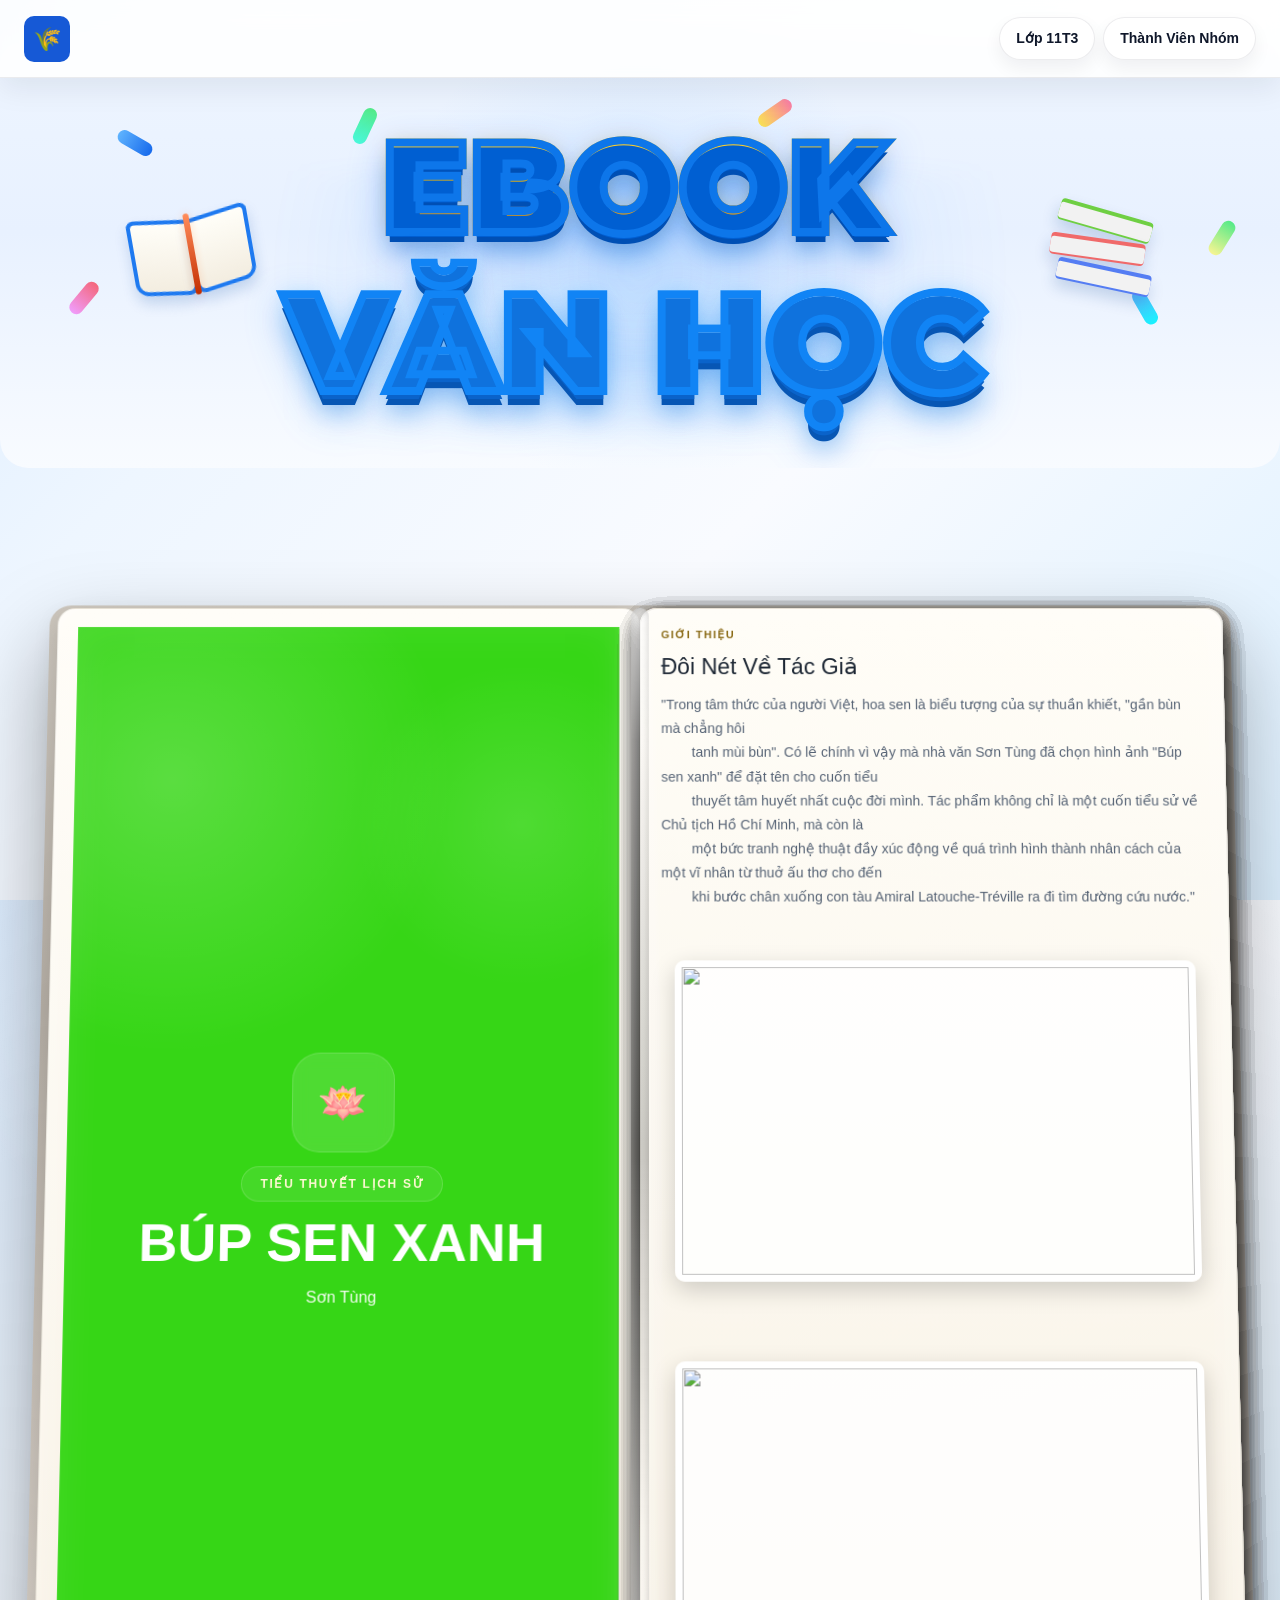
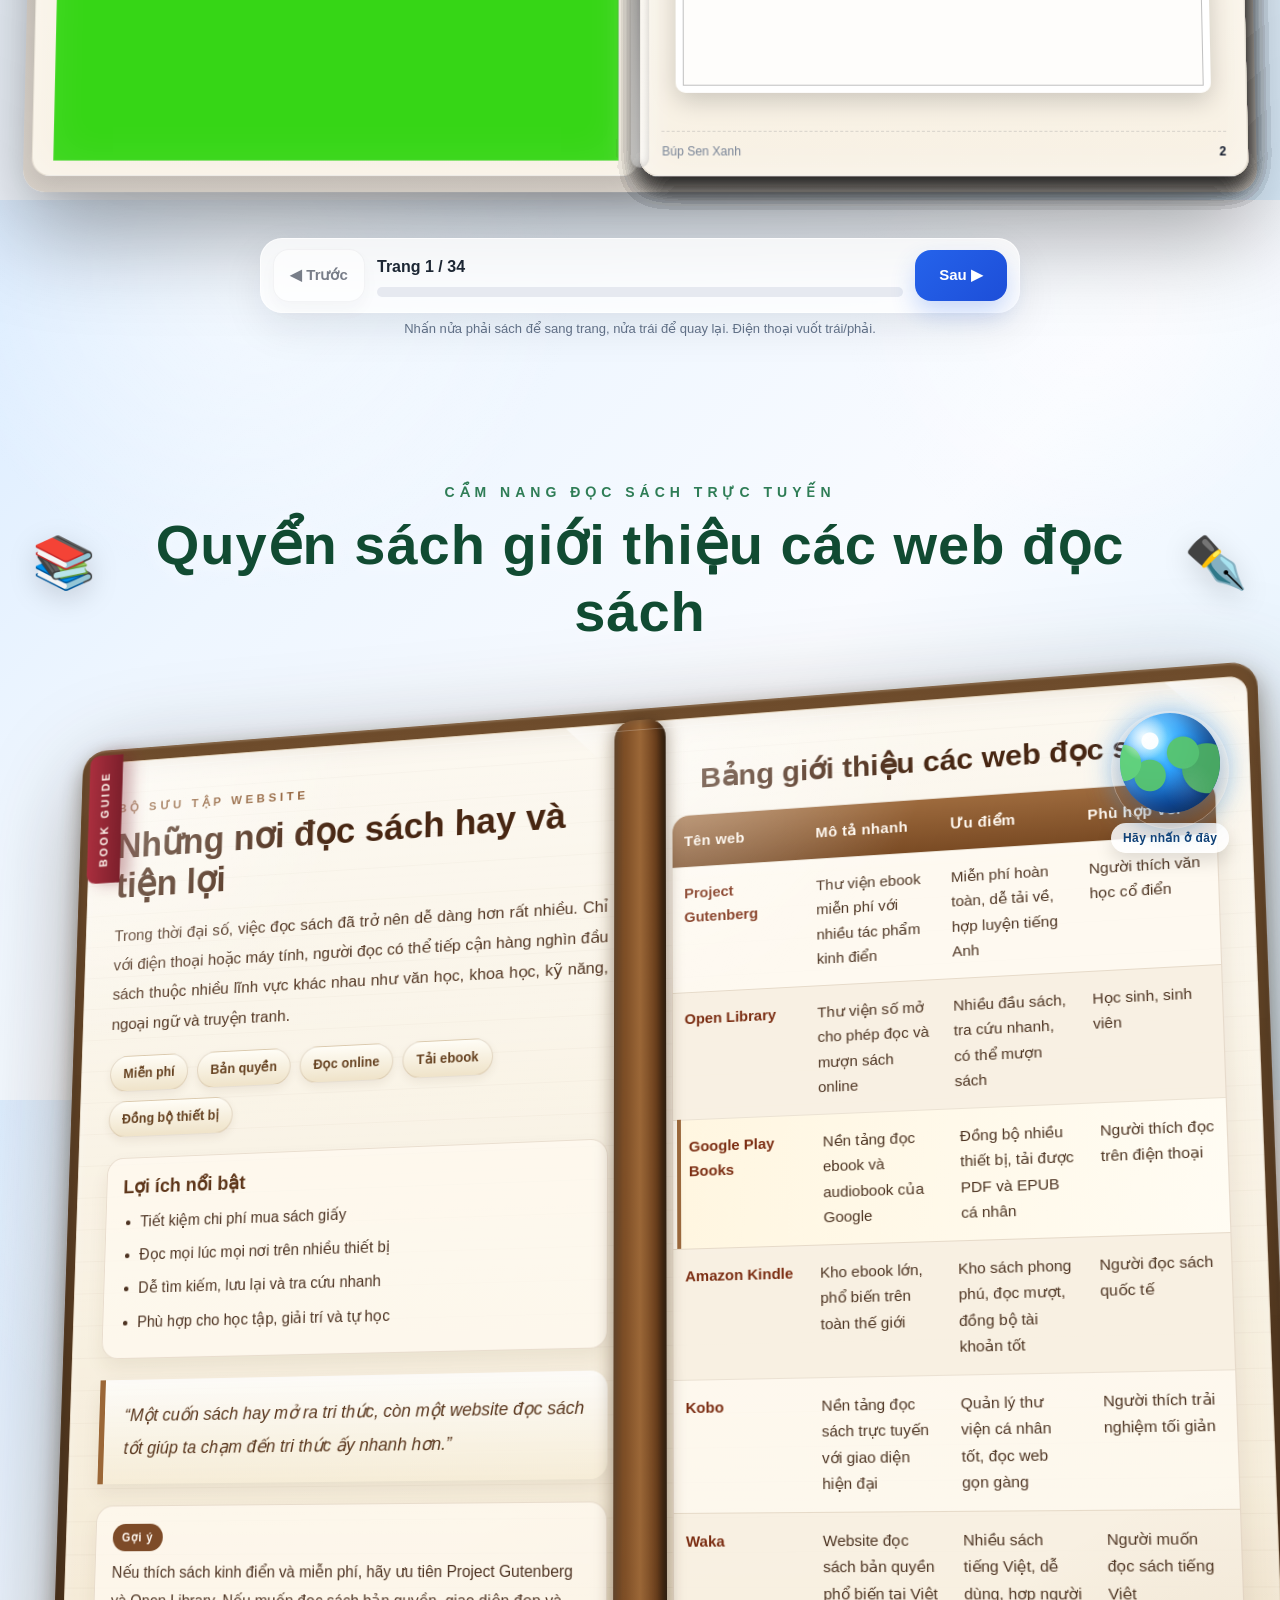
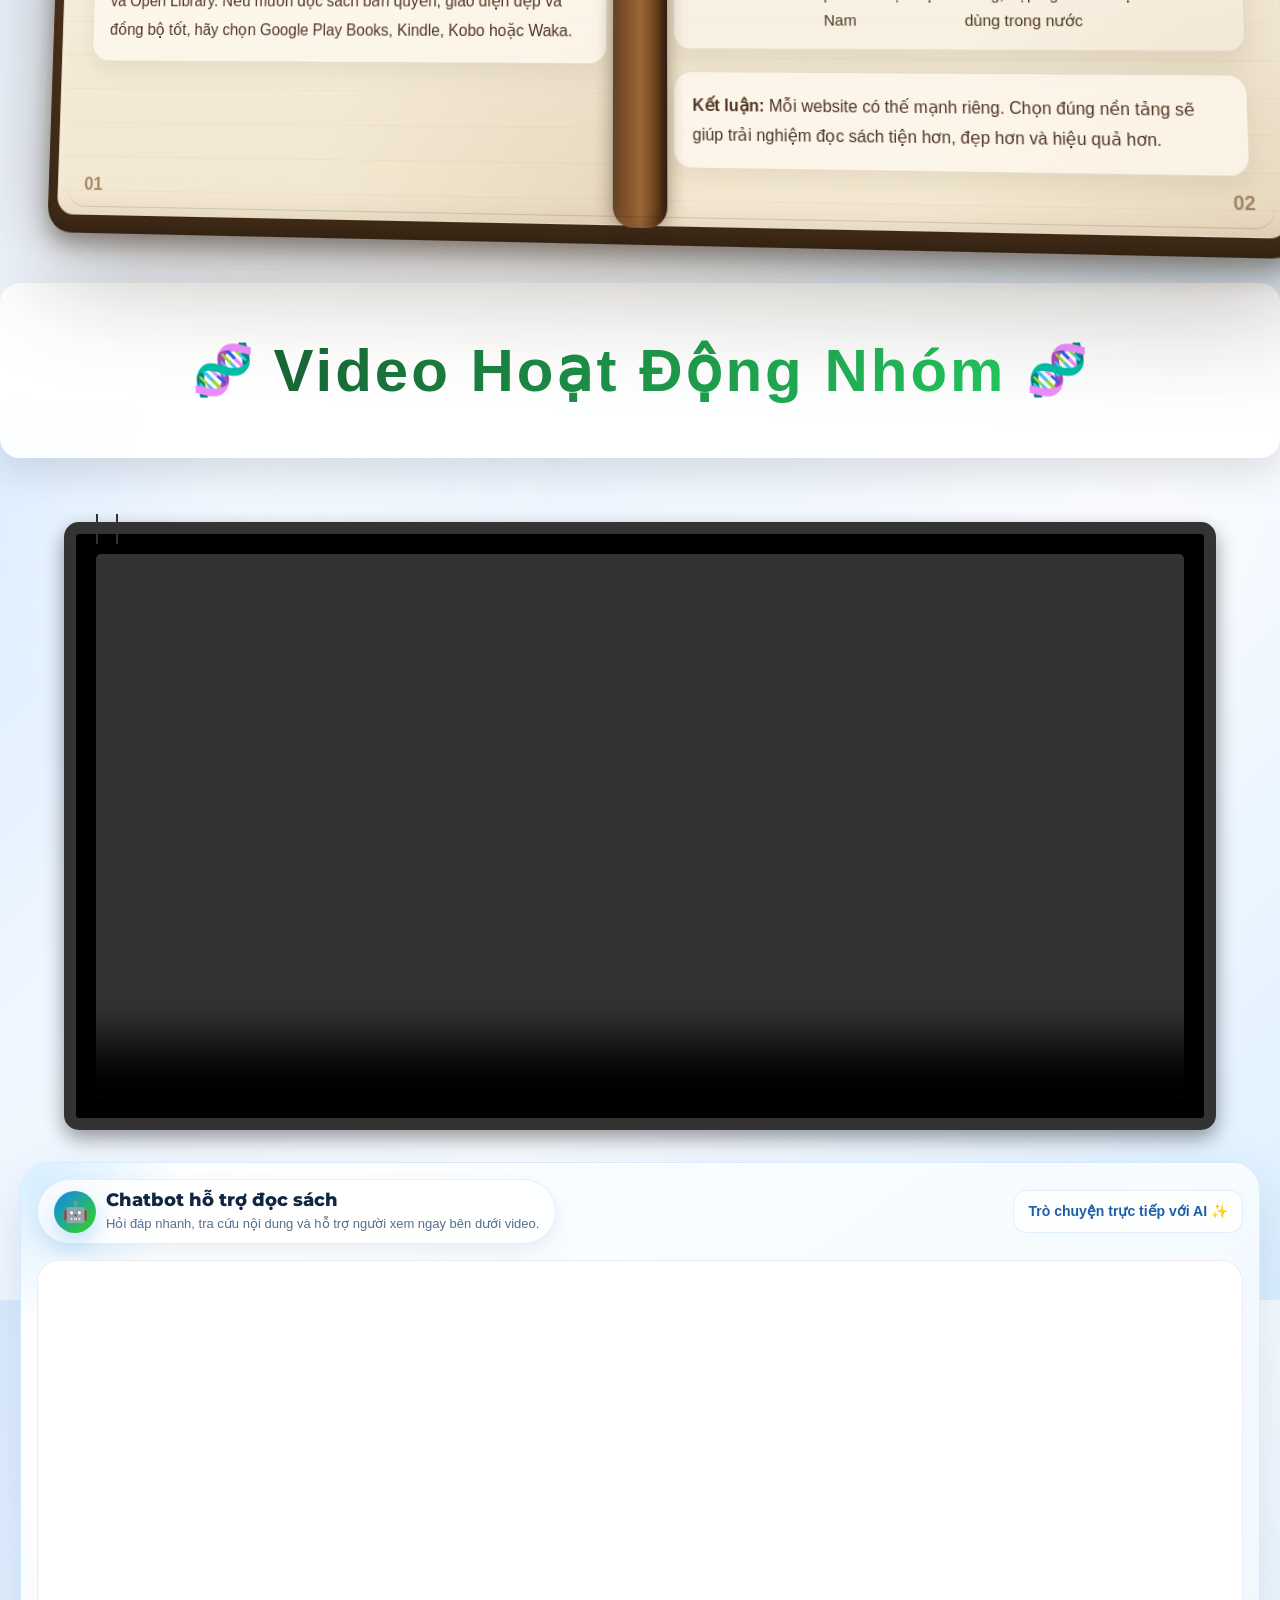
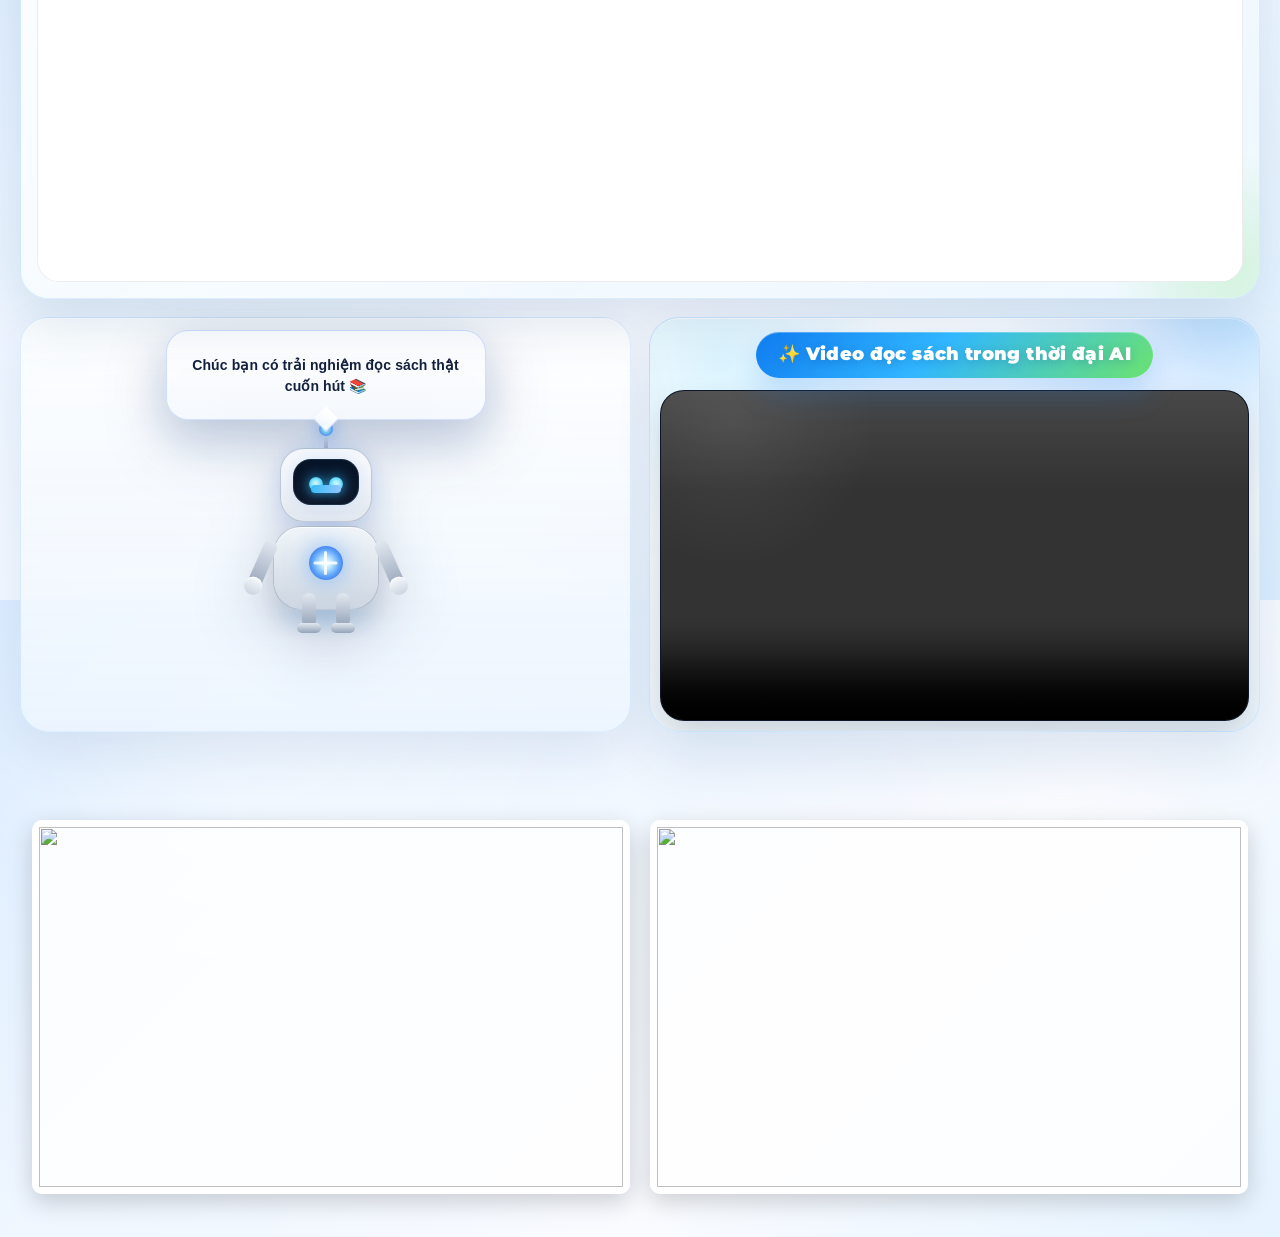
==== commit 50e6fd06: "l6" ====
--- a/test.html
+++ b/test.html
@@ -685,6 +685,37 @@
       line-height: 1.8;
       color: var(--muted);
       white-space: pre-wrap;
+    }
+
+    .toc-compact {
+      display: flex;
+      flex-direction: column;
+      gap: 10px;
+      margin-top: 4px;
+    }
+
+    .toc-item {
+      display: flex;
+      flex-direction: column;
+      gap: 2px;
+      padding: 10px 14px;
+      border-radius: 14px;
+      background: linear-gradient(180deg, #f8fbff 0%, #eef6ff 100%);
+      border: 1px solid rgba(17, 132, 245, 0.12);
+    }
+
+    .toc-label {
+      margin: 0;
+      font-size: clamp(16px, 1.1vw, 22px);
+      line-height: 1.2;
+      font-weight: 800;
+      color: #0f2742;
+    }
+
+    .toc-text {
+      font-size: clamp(13px, 0.96vw, 18px);
+      line-height: 1.45;
+      color: #55708c;
     }
 
     .highlight {
@@ -2262,7 +2293,7 @@
     }
 
     .robot-msg::before {
-      content: "AI đồng hành";
+      /* content: "AI đồng hành"; */
       position: absolute;
       left: 50%;
       top: -12px;
@@ -2889,7 +2920,7 @@
     <div class="container-fluid px-3 px-lg-4">
       <a class="navbar-brand" id="brandLink" href="/index.html">
         <img id="brandLogo"
-          src="data:image/svg+xml,%3Csvg xmlns='http://www.w3.org/2000/svg' viewBox='0 0 100 100'%3E%3Crect width='100' height='100' fill='%231659d6'/%3E%3Ctext x='50' y='67' font-size='50' text-anchor='middle' fill='white' font-family='monospace'%3E🌾%3C/text%3E%3C/svg%3E"
+          src="data:image/svg+xml,%3Csvg xmlns='http://www.w3.org/2000/svg' viewBox='0 0 100 100'%3E%3Crect width='100' height='100' fill='%231659d6'/%3E%3Ctext x='50' y='67' font-size='50' text-anchor='middle' fill='white' font-family='monospace'%3E🪷%3C/text%3E%3C/svg%3E"
           alt="Logo">
       </a>
       <button class="navbar-toggler" type="button" data-bs-toggle="collapse" data-bs-target="#navbarMain"><span
@@ -2955,7 +2986,7 @@
     <!-- Trang 1: Bìa -->
     <div class="page-content-static cover">
       <div class="cover-layout">
-        <div class="cover-emblem">🌾</div>
+        <div class="cover-emblem">🪷</div>
         <div class="cover-badge">TIỂU THUYẾT LỊCH SỬ</div>
         <h1 class="cover-title">BÚP SEN XANH</h1>
         <p class="cover-sub">Sơn Tùng</p>
@@ -3018,10 +3049,20 @@
     <div class="page-content-static">
       <div class="chapter-kicker">Tác Phẩm Gồm Có 3 Chương</div>
       <h3 class="chapter-title">Tác Phẩm Gồm Có 3 Chương</h3>
-      <p class="lead">
-      <h4>Chương I</h4>Thời Thơ Ấu <br>
-      <h4>Chương II</h4>Thời Trẻ Trung <br>
-      <h4>Chương III</h4>Thời Trung Niên</p>
+      <div class="toc-compact">
+        <div class="toc-item">
+          <h4 class="toc-label">Chương I</h4>
+          <div class="toc-text">Thời thơ ấu</div>
+        </div>
+        <div class="toc-item">
+          <h4 class="toc-label">Chương II</h4>
+          <div class="toc-text">Thời trẻ trung</div>
+        </div>
+        <div class="toc-item">
+          <h4 class="toc-label">Chương III</h4>
+          <div class="toc-text">Thời trung niên</div>
+        </div>
+      </div>
       <div class="page-footer"><span>Búp Sen Xanh</span><span class="page-no"></span></div>
     </div>
 
@@ -3029,29 +3070,25 @@
     <div class="page-content-static">
       <div class="chapter-kicker">Chương I - Thời Thơ Ấu</div>
       <h3 class="chapter-title">Nội Dung Chính</h3>
-      <p class="lead">Nội dung chính của "Búp sen xanh" có thể tóm gọn qua 3 giai đoạn cuộc đời của nhân vật chính
-        Nguyễn Sinh Cung (Bác Hồ):
-
-        Thời niên thiếu tại quê nhà: Khắc họa sự hình thành nhân cách của cậu bé Cung trong truyền thống hiếu học của
-        gia đình và nghĩa tình của làng Sen, làng Chùa (Nghệ An).
-
-        Nỗi đau và sự trưởng thành: Giai đoạn sống tại Huế với biến cố đau thương nhất là sự ra đi của người mẹ (bà
-        Hoàng Thị Loan). Những bất công của xã hội thực dân phong kiến đã nhen nhóm trong anh thanh niên Tất Thành ý chí
-        cứu nước.
-
-        Quyết định lịch sử: Sau thời gian dạy học tại trường Dục Thanh (Phan Thiết), Nguyễn Tất Thành vào Sài Gòn và
-        quyết định rời bến Nhà Rồng năm 1911 trên con tàu Đô đốc Latouche-Tréville để tìm con đường giải phóng dân tộc.
-
-        Điểm đặc biệt: Tác phẩm không thần thánh hóa vĩ nhân mà miêu tả Bác như một con người bình dị, có tình yêu gia
-        đình, tình yêu đôi lứa (nhân vật Út Huệ) và trên hết là lòng yêu nước nồng nàn.</p>
+      <p class="lead">
+        Nội dung chính của "Búp sen xanh" có thể tóm gọn qua 3 giai đoạn cuộc đời của nhân vật chính Nguyễn Sinh Cung (Bác Hồ):
+
+        Thời niên thiếu tại quê nhà: Khắc họa sự hình thành nhân cách của cậu bé Cung trong truyền thống hiếu học của gia đình và nghĩa tình của làng Sen, làng Chùa (Nghệ An).
+
+        Nỗi đau và sự trưởng thành: Giai đoạn sống tại Huế với biến cố đau thương nhất là sự ra đi của người mẹ (bà Hoàng Thị Loan). Những bất công của xã hội thực dân phong kiến đã nhen nhóm trong anh thanh niên Tất Thành ý chí cứu nước.
+
+        Quyết định lịch sử: Sau thời gian dạy học tại trường Dục Thanh (Phan Thiết), Nguyễn Tất Thành vào Sài Gòn và quyết định rời bến Nhà Rồng năm 1911 trên con tàu Đô đốc Latouche-Tréville để tìm con đường giải phóng dân tộc.
+
+        Điểm đặc biệt: Tác phẩm không thần thánh hóa vĩ nhân mà miêu tả Bác như một con người bình dị, có tình yêu gia đình, tình yêu đôi lứa (nhân vật Út Huệ) và trên hết là lòng yêu nước nồng nàn.</p>
       <div class="page-footer"><span>Búp Sen Xanh</span><span class="page-no"></span></div>
     </div>
 
     <!-- Trang 5: Chương I - Phần 3 -->
     <div class="page-content-static">
-      <div class="chapter-kicker">Chương I - Thời Thơ Ấu</div>
+      <div class="chapter-kicker">Một Số Hình Ảnh Về Tác Phẩm</div>
       <h3 class="chapter-title">Phần 3</h3>
-      <p class="lead">Không ai còn nhớ được người đầu tiên của dòng họ Nguyễn Sinh đến làng Sen khai cơ lập nghiệp.
+      <p class="lead">
+        Không ai còn nhớ được người đầu tiên của dòng họ Nguyễn Sinh đến làng Sen khai cơ lập nghiệp.
         Người ta chỉ còn nhớ rằng, từ buổi làng Sen còn là trang trại đã có người họ Nguyễn ở sinh sống. Hồi bấy giờ còn
         gọi là Trại Sen, vì có nhiều đầm sen rộng bát ngát. Hà Thị Hy là con gái một nghệ nhân nổi tiếng về ngón đàn
         đáy, đàn bầu. Cô có biệt tài về múa đèn, được gọi là cô Đèn. Cô Hy về làm bạn với ông Nguyễn Sinh Nhậm, năm Quý
@@ -3062,9 +3099,21 @@
 
     <!-- Trang 6: Chương I - Phần 4 -->
     <div class="page-content-static">
-      <div class="chapter-kicker">Chương I - Thời Thơ Ấu</div>
+      <div class="chapter-kicker">Nhân vật trung tâm</div>
       <h3 class="chapter-title"> Nhân vật trung tâm: Nguyễn Sinh Cung (Nguyễn Tất Thành)</h3>
-      <p class="lead"></p>
+      <p class="lead">      
+        Nguyễn Sinh Cung là tên khai sinh thời niên thiếu của Chủ tịch Hồ Chí Minh. Ông sinh ngày 19/5/1890 tại làng Hoàng Trù (quê ngoại), xã Kim Liên, huyện Nam Đàn, tỉnh Nghệ An; mất ngày 2/9/1969 tại Hà Nội. Trong cuộc đời hoạt động, ông còn dùng nhiều tên gọi khác như Nguyễn Tất Thành, Nguyễn Ái Quốc và Hồ Chí Minh.
+        Về gia đình, thân phụ của Nguyễn Sinh Cung là Nguyễn Sinh Sắc (còn gọi Nguyễn Sinh Huy), thân mẫu là Hoàng Thị Loan. Tuổi thơ của ông gắn với vùng Kim Liên, Nam Đàn, Nghệ An, nơi hiện nay còn nhiều di tích lưu niệm về thời niên thiếu của ông. Các tư liệu di tích cũng ghi nhận đây là nơi cậu bé Nguyễn Sinh Cung chào đời và lớn lên trong những năm đầu đời.
+        Khi lớn hơn và bắt đầu đi học, ông đổi tên thành Nguyễn Tất Thành. Về sau, trong quá trình hoạt động cách mạng ở trong nước và quốc tế, ông dùng tên Nguyễn Ái Quốc,  rồi Hồ Chí Minh tên gắn liền với sự nghiệp lãnh đạo cách mạng Việt Nam.
+      </p>
+      <div class="anhnhom">
+        <div class="slider">
+          <img src="/imgalbum/bacho1.jpg" class="slide active"> 
+        </div>
+        <div class="slider">
+          <img src="/imgalbum/23.jpg" class="slide active">
+        </div>
+      </div>
       <div class="page-footer"><span>Búp Sen Xanh</span><span class="page-no"></span></div>
     </div>
 
@@ -3072,7 +3121,20 @@
     <div class="page-content-static">
       <div class="chapter-kicker">Gia đình – Những người thầy đầu tiên </div>
       <h3 class="chapter-title">Cụ Phó bảng Nguyễn Sinh Sắc (Cha)</h3>
-      <p class="lead"></p>
+      <p class="lead">
+        Nguyễn Sinh Sắc (còn gọi là Nguyễn Sinh Huy, thường được gọi là cụ Phó bảng) là thân sinh của Chủ tịch Hồ Chí Minh. Theo các tư liệu chính thống về Hồ Chí Minh, ông sinh năm 1862 tại làng Kim Liên (làng Sen), Nam Đàn, Nghệ An và mất năm 1929.
+        Ông xuất thân trong một gia đình nông dân, mồ côi cha mẹ từ nhỏ, sau đó được nhà nho Hoàng Xuân Đường nhận nuôi, cho ăn học. Nhờ thông minh và ham học, ông theo đuổi con đường khoa cử, rồi đỗ Phó bảng năm 1901.
+        Sau khi đỗ đạt, Nguyễn Sinh Sắc từng ra làm quan. Một thời gian sau, ông được điều về làm quan ở Bình Khê, Bình Định. Nhiều tư liệu ghi ông là người có tinh thần yêu nước, thương dân, từng bênh vực người nghèo và chống lại sự áp bức của quan lại, thực dân nên bị cách chức.
+        Về sau, ông vào Nam Bộ sinh sống, dạy học và bốc thuốc chữa bệnh, sống thanh bạch giữa nhân dân. Những năm cuối đời, ông sống ở Cao Lãnh, Đồng Tháp và qua đời tại đó vào ngày 27/11/1929. Hiện nay, khu di tích và phần mộ của ông ở Đồng Tháp là nơi tưởng niệm quan trọng.
+      </p>
+      <div class="anhnhom">
+        <div class="slider">
+          <img src="/imgalbum/bacho1.jpg" class="slide active"> 
+        </div>
+        <div class="slider">
+          <img src="/imgalbum/23.jpg" class="slide active">
+        </div>
+      </div>
       <div class="page-footer"><span>Búp Sen Xanh</span><span class="page-no"></span></div>
     </div>
 
@@ -3080,7 +3142,19 @@
     <div class="page-content-static">
       <div class="chapter-kicker">Gia đình – Những người thầy đầu tiên</div>
       <h3 class="chapter-title">Bà Hoàng Thị Loan (Mẹ)</h3>
-      <p class="lead"></p>
+      <p class="lead">
+        Bà Hoàng Thị Loan (1868–1901) là thân mẫu của Chủ tịch Hồ Chí Minh. Bà sinh tại làng Hoàng Trù, xã Kim Liên, huyện Nam Đàn, Nghệ An, trong một gia đình nho học; thân sinh là Hoàng Xuân Đường, thân mẫu là Nguyễn Thị Kép. Các tư liệu mô tả bà là người chịu khó, đảm đang, khéo nghề xe tơ dệt vải và am hiểu dân ca Nghệ Tĩnh.
+        Bà kết hôn với Nguyễn Sinh Sắc và sinh các con: Nguyễn Thị Thanh, Nguyễn Sinh Khiêm và Nguyễn Sinh Cung (tên thuở nhỏ của Chủ tịch Hồ Chí Minh). Khi theo chồng vào Huế, bà tiếp tục làm nghề dệt vải để chăm lo gia đình trong hoàn cảnh nhiều thiếu thốn.
+        Năm 1900, bà sinh người con thứ tư là Nguyễn Sinh Xin. Do lao động quá sức và bệnh nặng, bà qua đời vào ngày 10/2/1901 (tức 22 tháng Chạp năm Canh Tý), khi còn rất trẻ. Trong nhiều tư liệu chính thống, bà được nhắc đến như hình mẫu người phụ nữ Việt Nam hiền hậu, hy sinh, giàu đức hạnh, có ảnh hưởng sâu sắc đến sự hình thành nhân cách của Chủ tịch Hồ Chí Minh.
+      </p>
+      <div class="anhnhom">
+        <div class="slider">
+          <img src="/imgalbum/bacho1.jpg" class="slide active"> 
+        </div>
+        <div class="slider">
+          <img src="/imgalbum/23.jpg" class="slide active">
+        </div>
+      </div>
       <div class="page-footer"><span>Búp Sen Xanh</span><span class="page-no"></span></div>
     </div>
 
@@ -3088,7 +3162,18 @@
     <div class="page-content-static">
       <div class="chapter-kicker">Gia đình – Những người thầy đầu tiên</div>
       <h3 class="chapter-title">Chị Thanh và Anh Khiêm</h3>
-      <p class="lead"></p>
+      <p class="lead">
+        Chị Thanh là Nguyễn Thị Thanh (1884–1954), chị cả của Chủ tịch Hồ Chí Minh, thường được nhân dân gọi là Bạch Liên nữ sĩ. Bà sinh tại làng Hoàng Trù, Nghệ An, từ nhỏ đã có vốn Hán học, y học, sớm thay mẹ quán xuyến gia đình và nuôi các em khôn lớn. Về sau, bà tham gia các hoạt động yêu nước, có liên hệ với Phan Bội Châu, từng làm liên lạc, quyên góp cho phong trào Đông Du; nhiều lần bị bắt và bị kết án tù khổ sai. Năm 1946, bà ra Hà Nội gặp lại em trai là Chủ tịch Hồ Chí Minh sau nhiều năm xa cách; bà mất vào tháng 3/1954.
+        Anh Khiêm là Nguyễn Sinh Khiêm (tên khác Nguyễn Tất Đạt, 1888–1950), anh trai của Chủ tịch Hồ Chí Minh, thường được gọi là cậu cả Khiêm. Ông sinh tại làng Hoàng Trù, Nghệ An, nổi tiếng thông minh, giỏi chữ Hán, hiểu y học cổ truyền, địa lý và văn học dân gian. Ông từng tham gia phong trào chống thuế Trung Kỳ năm 1908 cùng em trai, sau đó tiếp tục hoạt động yêu nước với chị gái Nguyễn Thị Thanh, mở lớp dạy học, dạy võ, nên nhiều lần bị thực dân Pháp bắt giam và tù đày. Năm 1946, ông cũng ra Hà Nội thăm em trai; ông qua đời năm 1950, hưởng thọ 62 tuổi.
+      </p>
+      <div class="anhnhom">
+        <div class="slider">
+          <img src="/imgalbum/bacho1.jpg" class="slide active"> 
+        </div>
+        <div class="slider">
+          <img src="/imgalbum/23.jpg" class="slide active">
+        </div>
+      </div>
       <div class="page-footer"><span>Búp Sen Xanh</span><span class="page-no"></span></div>
     </div>
 
@@ -3096,23 +3181,62 @@
     <div class="page-content-static">
       <div class="chapter-kicker">Những bóng hồng và tình bạn</div>
       <h3 class="chapter-title">Út Huệ (Lê Thị Huệ)</h3>
-      <p class="lead"></p>
+      <p class="lead">
+        Út Huệ thường được nhắc với tên Lê Thị Huệ, là nguyên mẫu nhân vật trong tiểu thuyết Búp sen xanh của nhà văn Sơn Tùng. Theo bài viết của QĐND, Út Huệ được kể là kém Nguyễn Tất Thành vài tuổi, sống cùng cha ở khu vực Bến Nhà Rồng; cha làm phu khuân vác, còn cô lo việc cơm nước và nấu ăn giúp một số công nhân độc thân. QĐND cũng thuật lại chi tiết cuộc chia tay trước ngày Nguyễn Tất Thành xuống tàu ra đi tìm đường cứu nước.
+        Một dữ kiện khác khá hay là theo Báo Nhân Dân, nhà văn Sơn Tùng đã dành nhiều năm điền dã, gặp thân nhân của Bác và tìm gặp cả bà Lê Thị Huệ. Bài này cho biết ông xem bà Huệ là người có liên hệ rất đặc biệt với Nguyễn Tất Thành, và từ những tư liệu đó ông xây dựng nên hình tượng Út Huệ trong Búp sen xanh. Báo cũng nêu rằng Búp Sen Xanh ra mắt lần đầu năm 1982 và sau đó được tái bản rất nhiều lần.
+        Tuy nhiên, chỗ này cần viết rất cẩn thận: Út Huệ không nên trình bày như một nhân vật lịch sử đã được xác nhận hoàn toàn theo kiểu sách giáo khoa. Báo Tuổi Trẻ cho biết ngay từ khi Búp sen xanh xuất bản đã có những quan điểm khác nhau về nhân vật Út Huệ; bài báo còn dẫn lời tựa của cố Thủ tướng Phạm Văn Đồng.
+      </p>
+      <div class="anhnhom">
+        <div class="slider">
+          <img src="/imgalbum/bacho1.jpg" class="slide active"> 
+        </div>
+        <div class="slider">
+          <img src="/imgalbum/23.jpg" class="slide active">
+        </div>
+      </div>
       <div class="page-footer"><span>Búp Sen Xanh</span><span class="page-no"></span></div>
     </div>
+      
 
     <!-- Trang 11: Chương I - Phần 9 -->
     <div class="page-content-static">
       <div class="chapter-kicker">Những bóng hồng và tình bạn</div>
       <h3 class="chapter-title">Các bạn đồng môn và thầy giáo</h3>
-      <p class="lead"></p>
+      <p class="lead">
+        Thầy Vương Thúc Quý: sau năm 1901, Nguyễn Tất Thành được cha gửi học chữ Hán với thầy ở làng Kim Liên. Nhà thầy Quý là nơi nhiều sĩ phu yêu nước lui tới, nên từ nhỏ Thành đã được nghe bàn luận về thời cuộc.
+        Thầy Hoàng Thông: khi học ở Trường Quốc học Huế, Nguyễn Tất Thành được tiếp xúc với những thầy có tư tưởng tiến bộ; các tài liệu của Bảo tàng Hồ Chí Minh và Bảo tàng Hồ Chí Minh TP Huế đều nhắc đến thầy Hoàng Thông như một người thầy yêu nước, dạy Hán văn và có ảnh hưởng đến tư tưởng của Nguyễn Tất Thành.
+        Thầy Lê Văn Miến (còn gọi Lê Huy Miến): là thầy dạy vẽ/Pháp văn ở Quốc học Huế, được ghi nhận là một trong những người thầy có ảnh hưởng rõ đến tầm nhìn và ý thức thời cuộc của Nguyễn Tất Thành.
+        Về bạn đồng môn, cái tên có cơ sở tư liệu rõ nhất mà mình tìm được là Diệp Văn Kỳ. Một bài nghiên cứu của Bảo tàng Hồ Chí Minh TP Huế, dẫn theo tài liệu lưu trữ tại Khu di tích Nguyễn Sinh Sắc, ghi Diệp Văn Kỳ “lúc còn ở Huế là học trò của cụ Phó Bảng, bạn với Nguyễn Tất Thành”.
+        Ngoài ra, các tên như Lê Thị Hạnh, Công tôn nữ Huệ Minh, hoặc Út Huệ thường xuất hiện trong hồi ức, bài báo, và đặc biệt trong mạch văn học hóa quanh Búp sen xanh. Vì vậy, nếu bạn làm bài học lịch sử, nên ghi đây là những nhân vật “thường được nhắc đến trong tư liệu hồi ức/văn học”, không nên khẳng định cứng như dữ kiện sử học đã thống nhất hoàn toàn.
+      </p>
+      <div class="anhnhom">
+        <div class="slider">
+          <img src="/imgalbum/bacho1.jpg" class="slide active"> 
+        </div>
+        <div class="slider">
+          <img src="/imgalbum/23.jpg" class="slide active">
+        </div>
+      </div>
       <div class="page-footer"><span>Búp Sen Xanh</span><span class="page-no"></span></div>
     </div>
 
     <!-- Trang 12: Chương I - Phần 10 -->
     <div class="page-content-static">
       <div class="chapter-kicker">Nhân vật phụ và quần chúng</div>
-      <h3 class="chapter-title">nvf</h3>
-      <p class="lead"></p>
+      <h3 class="chapter-title">Nhân vật phụ và quần chúng</h3>
+      <p class="lead">
+        Nhân vật phụ trong Búp sen xanh có thể chia thành 3 nhóm: người thân trong gia đình, thầy giáo – bạn học, và những người yêu nước xuất hiện quanh Nguyễn Tất Thành. Ở nhóm thầy – bạn, thầy Vương Thức Quý là người dạy dỗ, tiễn Côn và anh Khiêm trước lúc vào Huế, còn tặng sách cho hai học trò; Võ Liêm Sơn là bạn học thường cùng Thành tranh luận; Điền và Thuyến là hai người bạn quê chạy theo tiễn Côn, mang khoai, gương sen và cả búp sen xanh làm kỷ vật.
+        Ở nhóm người thân, chị Thanh hiện lên là người chị giàu tình thương, cùng Côn chăm bà ngoại, lo toan việc nhà, và có cảnh đứng lặng bên bờ đầm sen khi cha cùng hai em rời quê. Anh Khiêm cũng được nhắc như người anh trong gia đình, thường đi cùng Côn trong nhiều sinh hoạt và được đặt song song với chị Thanh như tấm gương để Côn noi theo.
+        Nhân vật quần chúng không chỉ làm nền mà còn tạo ra không khí lịch sử – xã hội rất rõ. Đó là dân làng Sen và người thân đứng tiễn cha con ông Sắc rời quê; là dân kinh đô Huế lập bàn thờ, mặc chỉnh tề, khóc và quỳ hai bên đường khi tiễn vua Thành Thái; và là những đoàn dân nghèo chân đất, áo rách kéo đến tòa khâm đòi bỏ sưu, giảm thuế, bỏ bắt xâu. Trong cảnh ấy, Nguyễn Tất Thành còn gọi các bạn học đi cùng để thông ngôn, ủng hộ bà con.
+      </p>
+      <div class="anhnhom">
+        <div class="slider">
+          <img src="/imgalbum/bacho1.jpg" class="slide active"> 
+        </div>
+        <div class="slider">
+          <img src="/imgalbum/23.jpg" class="slide active">
+        </div>
+      </div>
       <div class="page-footer"><span>Búp Sen Xanh</span><span class="page-no"></span></div>
     </div>
 
@@ -3125,6 +3249,14 @@
         Gia giáo: Sự kết hợp giữa trí tuệ của người cha (cụ Phó bảng) và đức hy sinh của người mẹ.
 
         Nghĩa tình: Tình làng nghĩa xóm, nỗi đau trước cảnh nước mất nhà tan của những người lao động nghèo khổ.</p>
+        <div class="anhnhom">
+        <div class="slider">
+          <img src="/imgalbum/bacho1.jpg" class="slide active"> 
+        </div>
+        <div class="slider">
+          <img src="/imgalbum/23.jpg" class="slide active">
+        </div>
+      </div>
       <div class="page-footer"><span>Búp Sen Xanh</span><span class="page-no"></span></div>
     </div>
 
@@ -3140,6 +3272,14 @@
         Sẵn sàng dấn thân vào những công việc lao động chân tay thấp kém nhất để tìm ra chân lý.
 
         Đây là tư tưởng về sự đổi mới, không rập khuôn theo lối mòn.</p>
+        <div class="anhnhom">
+        <div class="slider">
+          <img src="/imgalbum/bacho1.jpg" class="slide active"> 
+        </div>
+        <div class="slider">
+          <img src="/imgalbum/23.jpg" class="slide active">
+        </div>
+      </div>
       <div class="page-footer"><span>Búp Sen Xanh</span><span class="page-no"></span></div>
     </div>
 
@@ -3154,114 +3294,164 @@
 
         Tư tưởng tác phẩm là lời khẳng định rằng: Lòng yêu nước nồng nàn kết hợp với một nhân cách đạo đức sáng ngời và
         ý chí học hỏi không ngừng chính là chìa khóa để thay đổi vận mệnh dân tộc.</p>
+        <div class="anhnhom">
+        <div class="slider">
+          <img src="/imgalbum/bacho1.jpg" class="slide active"> 
+        </div>
+        <div class="slider">
+          <img src="/imgalbum/23.jpg" class="slide active">
+        </div>
+      </div>
       <div class="page-footer"><span>Búp Sen Xanh</span><span class="page-no"></span></div>
     </div>
 
     <!-- Trang 16: Chương II - Phần 2 -->
     <div class="page-content-static">
-      <div class="chapter-kicker">Chương II - Thời Niên Thiếu</div>
-      <h3 class="chapter-title">Phần 2</h3>
-      <p class="lead">Ba cha con ông Sắc trở lại Huế: quan Phó bảng Nguyễn Sinh Huy, Nguyễn Tất Đạt, Nguyễn Tất Thành.
-        Hai anh em trồng cây đại trên mộ mẹ. Những ngày đầu ở nhờ nhà ông Phạm Khắc Doãn. Tất Thành được quan biên tu
-        chú ý vì đôi mắt sáng. Thành thể hiện sự khéo léo, nội trợ, được Phạm Gia Cần quý mến. Quan Phó bảng Huy nhận
-        chức thừa biện Bộ Lễ. Phan Chu Trinh diễn thuyết đòi dân quyền. Tất Thành vào trường Đông Ba học chữ quốc ngữ và
-        tiếng Pháp. Thầy hiệu trưởng khen Thành học giỏi, dịch thơ Pháp thành ca dao Việt Nam.</p>
+      <div class="chapter-kicker">Chương I – Thời thơ ấu</div>
+      <h3 class="chapter-title">Thời thơ ấu</h3>
+      <p class="lead">
+        Nguyễn Sinh Cung sinh ra trong một gia đình nhà nho yêu nước ở quê Nghệ An. Tuổi thơ của cậu gắn liền với làng Sen, với những cánh đồng, hồ sen, mái nhà tranh và tình thương của cha mẹ, anh chị. Cha là cụ Nguyễn Sinh Sắc, người nghiêm khắc nhưng giàu lòng thương dân; mẹ là bà Hoàng Thị Loan, người phụ nữ hiền hậu, tần tảo, giàu đức hy sinh. Chính trong mái ấm ấy, Nguyễn Sinh Cung lớn lên giữa tình yêu thương gia đình, lời dạy về đạo lý làm người và những câu chuyện về cuộc sống cơ cực của nhân dân dưới ách đô hộ.
+      </p>
+      <div class="anhnhom">
+        <div class="slider">
+          <img src="/imgalbum/bacho1.jpg" class="slide active"> 
+        </div>
+        <div class="slider">
+          <img src="/imgalbum/23.jpg" class="slide active">
+        </div>
+      </div>
       <div class="page-footer"><span>Búp Sen Xanh</span><span class="page-no"></span></div>
     </div>
 
-    <!-- Trang 17: Chương II - Phần 3 -->
+    <!-- Trang 17: Chương I - Phần 3 -->
     <div class="page-content-static">
-      <div class="chapter-kicker">Chương II - Thời Niên Thiếu</div>
-      <h3 class="chapter-title">Phần 3</h3>
-      <p class="lead">Thu sang, Thành kết thúc tiểu học, hồi hộp chờ vào trường Quốc học. Chị Thanh gửi thư: "Chị sống
-        một thân, giữ nếp thanh bần mà không dốt nát. Chị đã học được chữ mới như em. Nghe lời giải San, chị vô Hội
-        kín..." Thầy Lê Văn Miến đến báo tin hai anh em được nhận vào trường Quốc học. Thầy nói: "Nước mất mà không biết
-        là bất trí, biết mà không chiến đấu là bất trung." Cầu Tràng Tiền được dựng lại. Nguyễn Tất Thành bước vào
-        "Thiên đường trường học" với bao ngờ vực. Trên cổng trường gắn biển: "Pháp tự quốc học trường môn".</p>
+      <div class="chapter-kicker">Chương I – Thời thơ ấu</div>
+      <h3 class="chapter-title">Thời thơ ấu</h3>
+      <p class="lead">
+        Từ nhỏ, Nguyễn Sinh Cung đã là một cậu bé thông minh, ham hiểu biết và rất giàu tình cảm. Cậu thích nghe cha giảng chữ, nghe người lớn nói chuyện thời cuộc, lại rất gần gũi với bạn bè và bà con xóm làng. Tuổi thơ của cậu không chỉ có niềm vui trong sáng mà còn sớm tiếp xúc với nỗi khổ của người dân nghèo. Những hình ảnh đó khiến tâm hồn cậu sớm biết suy nghĩ, biết thương người và biết trăn trở. Tác phẩm cho thấy Nguyễn Sinh Cung tuy còn nhỏ nhưng đã có nét khác biệt: ít vô tư hơn, hay quan sát và luôn muốn hiểu vì sao dân mình khổ.
+      </p>
+      <div class="anhnhom">
+        <div class="slider">
+          <img src="/imgalbum/bacho1.jpg" class="slide active"> 
+        </div>
+        <div class="slider">
+          <img src="/imgalbum/23.jpg" class="slide active">
+        </div>
+      </div>
       <div class="page-footer"><span>Búp Sen Xanh</span><span class="page-no"></span></div>
     </div>
 
-    <!-- Trang 18: Chương II - Phần 4 -->
+    <!-- Trang 18: Chương I - Phần 4 -->
     <div class="page-content-static">
-      <div class="chapter-kicker">Chương II - Thời Niên Thiếu</div>
-      <h3 class="chapter-title">Phần 4</h3>
-      <p class="lead">Đêm giỗ mẹ, ba cha con quây quần. Ông Đặng Thái Thân đến thăm, bàn việc đưa Nguyễn Tất Thành xuất
-        dương sang Nhật theo Phan Bội Châu. Thành bày tỏ quan điểm: "Đuổi hổ cửa trước, rước beo cửa sau. Muốn đánh đuổi
-        kẻ địch thì phải biết rõ chúng. Cháu muốn sang Pháp để tìm hiểu." Đặng Thái Thân xúc động: "Dù không cùng đường
-        đi, nhưng vẫn tìm thấy ở cháu một đồng chí đồng tâm. Chú cháu mình cùng một trái tim: Yêu nước." Ông lặn vào đêm
-        tối.</p>
+      <div class="chapter-kicker">Chương I – Thời thơ ấu</div>
+      <h3 class="chapter-title">Thời thơ ấu</h3>
+      <p class="lead">
+        Biến cố lớn nhất của tuổi thơ Nguyễn Sinh Cung là sự mất mát trong gia đình, đặc biệt là khi mẹ qua đời. Nỗi đau ấy khiến cậu sớm phải trưởng thành, biết chia sẻ gánh nặng với người thân và sống sâu sắc hơn. Cái chết của người mẹ hiền không chỉ để lại khoảng trống trong lòng cậu bé mà còn làm cho tình thương yêu gia đình trở nên thiêng liêng hơn bao giờ hết. Từ đó, Nguyễn Sinh Cung càng thêm gắn bó với cha, chị Thanh, anh Khiêm và càng thấm thía sự vất vả, bất hạnh của con người trong cuộc đời nghèo khó, mất mát.
+      </p>
+      <div class="anhnhom">
+        <div class="slider">
+          <img src="/imgalbum/bacho1.jpg" class="slide active"> 
+        </div>
+        <div class="slider">
+          <img src="/imgalbum/23.jpg" class="slide active">
+        </div>
+      </div>
       <div class="page-footer"><span>Búp Sen Xanh</span><span class="page-no"></span></div>
     </div>
 
     <!-- Trang 19: Chương II - Phần 5 -->
     <div class="page-content-static">
-      <div class="chapter-kicker">Chương II - Thời Niên Thiếu</div>
-      <h3 class="chapter-title">Phần 5</h3>
-      <p class="lead">Mùa hè, Thành cùng bạn thăm lăng tẩm, chùa Thiên Mụ. Bỗng tiếng trống ngũ liên, vọi đồng: "Hoàng
-        triều có biến!" Vua Thành Thái mưu đánh Tây bị lộ, bị hạ ngục. Quan thừa biện Huy kể: "Đức vua giả vờ lơ đễnh,
-        giấu kín chí lớn bằng cách ham đọc sách Pháp, tập lái ô tô. Người Tây sợ lý tưởng cấp tiến của ngài." Sáng 21
-        tháng 6 năm Đinh Mùi (30-7-1907), vua Thành Thái bị đày. Dân chúng lập bàn thờ tiễn biệt. Vua ném tờ tuyên cáo
-        xuống đất: "Muôn dân nô lệ từng đàn, vui chi bệ ngọc ngai vàng riêng ta? Hỡi ôi mất nước tan nhà, cừu thù quốc
-        sỉ ấy là nợ chung."</p>
+      <div class="chapter-kicker">Chương I - Thời thơ ấu</div>
+      <h3 class="chapter-title">Thời thơ ấu</h3>
+      <p class="lead">Cuối chương, hình ảnh Nguyễn Sinh Cung rời quê hương để theo cha mở ra một bước ngoặt mới. Cảnh chia tay với bạn bè, làng xóm và những kỷ niệm êm đềm của quê nhà để lại nhiều xúc động. Hình tượng “búp sen xanh” trở thành biểu tượng đẹp cho tuổi thơ trong sáng, cho tình bạn chân thành và cho tâm hồn thanh khiết của cậu bé xứ Nghệ. Chương I không chỉ kể lại quãng đời thơ ấu của Nguyễn Sinh Cung mà còn đặt nền móng cho sự hình thành nhân cách của Người: yêu quê hương, thương gia đình, gần gũi nhân dân và sớm mang trong lòng nỗi đau mất nước.</p>
+      <div class="anhnhom">
+        <div class="slider">
+          <img src="/imgalbum/bacho1.jpg" class="slide active"> 
+        </div>
+        <div class="slider">
+          <img src="/imgalbum/23.jpg" class="slide active">
+        </div>
+      </div>
       <div class="page-footer"><span>Búp Sen Xanh</span><span class="page-no"></span></div>
     </div>
 
     <!-- Trang 20: Chương II - Phần 6 -->
     <div class="page-content-static">
       <div class="chapter-kicker">Chương II - Thời Niên Thiếu</div>
-      <h3 class="chapter-title">Phần 6</h3>
-      <p class="lead">Nguyễn Sinh Huy bị buộc thôi chức, bổ nhiệm tri huyện Bình Khê. Vương Thúc Quý từ trần trên đường
-        xuất dương. Tất Thành tiễn cha đi Bình Khê. Bến đò sông Hương, ông Huy nói: "Cha đã kính thư vào ông Hồ Tá Bang.
-        Nếu lập được trường Dục Thanh tại Phan Thiết, cha tới dạy chữ nho, con nhận dạy chữ mới." Ông đặt tay lên vai
-        con: "Với con, cha mong đợi rất nhiều. Cha đi nhá!" Thành đứng nhìn theo, cái ô của cha nhòa vào nắng quáng.</p>
+      <h3 class="chapter-title">Thời niên thiếu</h3>
+      <p class="lead">Bước sang thời niên thiếu, Nguyễn Sinh Cung đổi tên thành Nguyễn Tất Thành và theo cha vào Huế sinh sống, học tập. Đây là quãng thời gian nhân vật có nhiều thay đổi lớn trong nhận thức. Từ một cậu bé ở làng quê, Nguyễn Tất Thành bước vào môi trường học tập rộng lớn hơn, được tiếp xúc với nhiều người, nhiều cảnh đời và nhiều luồng tư tưởng khác nhau. Cuộc sống ở kinh đô Huế vừa mở ra trước mắt anh vẻ đẹp của học vấn, văn hóa, vừa phơi bày sự giả dối, bất công của chế độ phong kiến lệ thuộc thực dân. Chính môi trường ấy đã giúp anh trưởng thành nhanh chóng hơn về tư tưởng.</p>
+      <div class="anhnhom">
+        <div class="slider">
+          <img src="/imgalbum/bacho1.jpg" class="slide active"> 
+        </div>
+        <div class="slider">
+          <img src="/imgalbum/23.jpg" class="slide active">
+        </div>
+      </div>
       <div class="page-footer"><span>Búp Sen Xanh</span><span class="page-no"></span></div>
     </div>
 
     <!-- Trang 21: Chương II - Phần 7 -->
     <div class="page-content-static">
       <div class="chapter-kicker">Chương II - Thời Niên Thiếu</div>
-      <h3 class="chapter-title">Phần 7</h3>
-      <p class="lead">Nguyễn Tất Đạt từ Nghệ về, Thành bị cảm sốt. Thầy Lê Văn Miến đến thăm, mời hai anh em về ở nhưng
-        Thành từ chối vì muốn sống tự lập. Trong giờ học lịch sử cách mạng Pháp, Thành suy tư: nước Pháp có những nhà tư
-        tưởng như Montesquieu, Rousseau đề xướng Tự do, Bình đẳng, Bác ái, sao lại xâm lược nước Nam? Thầy giáo Pháp
-        khen những học trò thuộc lòng sử Pháp. Thành nói: "Biết nhiều càng quý, tiếc là hai anh ấy lại quên mất lịch sử
-        nước nhà, chẳng nhớ nổi tên các con sông, trái núi ở quê hương mình!"</p>
+      <h3 class="chapter-title">Thời niên thiếu</h3>
+      <p class="lead">Ở Huế, Nguyễn Tất Thành chăm chỉ học tập, ham đọc sách và rất thích suy ngẫm. Anh không học chỉ để thi đỗ hay làm quan, mà học để hiểu đời, hiểu người, hiểu vận mệnh đất nước. Những người thầy, bạn học và các cuộc tranh luận đã tác động mạnh đến tư duy của anh. Anh thường đặt câu hỏi về thân phận của dân nghèo, về cảnh nước mất và về con đường cứu dân, cứu nước. Qua đó, tác phẩm khắc họa Nguyễn Tất Thành là một thanh niên có chí lớn, có tinh thần tự học và có ý thức vượt ra khỏi những lối suy nghĩ thông thường của tầng lớp nho sinh đương thời.</p>
+        <div class="anhnhom">
+        <div class="slider">
+          <img src="/imgalbum/bacho1.jpg" class="slide active"> 
+        </div>
+        <div class="slider">
+          <img src="/imgalbum/23.jpg" class="slide active">
+        </div>
+      </div>
       <div class="page-footer"><span>Búp Sen Xanh</span><span class="page-no"></span></div>
     </div>
 
     <!-- Trang 22: Chương II - Phần 8 -->
     <div class="page-content-static">
       <div class="chapter-kicker">Chương II - Thời Niên Thiếu</div>
-      <h3 class="chapter-title">Phần 8</h3>
-      <p class="lead">Cuộc nổi dậy của nông dân Thừa Thiên – Huế bị dập tắt. Nguyễn Tất Thành bị cảnh sát săn đuổi. Tòa
-        khâm sứ yêu cầu học sinh tham gia biểu tình làm giấy đầu thú. Thầy Lê Văn Miến khuyên Thành nhẫn nhục để học.
-        Thành đáp: "Con cam chịu bị đuổi ra khỏi trường chứ không thể tự trói mình nộp mạng cho tòa khâm! Vua ung dung
-        đi đày, không quay trở lại ngồi trên ngai vàng nô lệ. Con yêu cái ghế học trò, nhưng không thể chịu nhục để có
-        mảnh bằng thành chung." Thầy Miến nghẹn ngào: "Con hãy đi theo tiếng gọi của lòng con."</p>
+      <h3 class="chapter-title">Thời niên thiếu</h3>
+      <p class="lead">Điểm nổi bật của chương này là việc Nguyễn Tất Thành trực tiếp chứng kiến cuộc sống khổ cực của nhân dân và các phong trào đấu tranh chống áp bức. Hình ảnh những đoàn người nghèo khổ đi xin giảm sưu thuế, cảnh dân chúng bị đàn áp tàn nhẫn đã gây chấn động mạnh trong tâm hồn anh. Anh không đứng ngoài nhìn mà đã bắt đầu đồng cảm sâu sắc với quần chúng. Từ đây, tình yêu nước của Nguyễn Tất Thành không còn chỉ là cảm xúc tự nhiên, mà dần trở thành suy nghĩ có định hướng. Anh hiểu rằng đất nước muốn thay đổi thì phải có một con đường mới, chứ không thể chỉ dựa vào những cách cũ đã thất bại.</p>
+      <div class="anhnhom">
+        <div class="slider">
+          <img src="/imgalbum/bacho1.jpg" class="slide active"> 
+        </div>
+        <div class="slider">
+          <img src="/imgalbum/23.jpg" class="slide active">
+        </div>
+      </div>
       <div class="page-footer"><span>Búp Sen Xanh</span><span class="page-no"></span></div>
     </div>
 
     <!-- Trang 23: Chương II - Phần 9 -->
     <div class="page-content-static">
       <div class="chapter-kicker">Chương II - Thời Niên Thiếu</div>
-      <h3 class="chapter-title">Phần 9</h3>
-      <p class="lead">Nắng nóng như lửa đốt Huế. Nguyễn Tất Thành rời Huế, đi theo nhóm lái kẹo mạch nha vào Quảng Ngãi.
-        Qua đèo Hải Vân, hổ vồ ngựa. Mọi người đào huyệt chôn ngựa. Ông xà ích khấn: "Con trâu là đầu cơ nghiệp, con
-        ngựa là vựa tiền." Thành cùng đẩy xe vượt đèo. Đến Quảng Ngãi, anh nghe dân kể về quan Trần Văn Phổ (cha Trần
-        Phú) thắt cổ tự tử vì không chịu hợp tác với thực dân. Thành vào Bình Định, gặp phường tuồng Vinh Thanh, nhận
-        xét về vai Hoàng Phi Hổ. Ông trùm phường ngạc nhiên: "Cậu là thầy tuồng rồi!"</p>
+      <h3 class="chapter-title">Thời niên thiếu</h3>
+      <p class="lead">Cuối chương II, Nguyễn Tất Thành rời Huế và tiếp tục cuộc hành trình của mình vào miền Trung, miền Nam. Trong thời gian dạy học ở trường Dục Thanh, anh vừa truyền đạt kiến thức vừa gieo vào lòng học trò tinh thần yêu nước và ý thức sống có ích. Anh hiện lên là một người thanh niên giản dị, nghiêm túc, giàu trách nhiệm và luôn đau đáu về vận mệnh dân tộc. Chương II cho thấy rõ quá trình trưởng thành trong tư tưởng của Nguyễn Tất Thành: từ một học trò thông minh, giàu cảm xúc trở thành một thanh niên có chí hướng, biết quan sát thực tế và chuẩn bị cho bước đi lớn hơn của cuộc đời mình.</p>
+      <div class="anhnhom">
+        <div class="slider">
+          <img src="/imgalbum/bacho1.jpg" class="slide active"> 
+        </div>
+        <div class="slider">
+          <img src="/imgalbum/23.jpg" class="slide active">
+        </div>
+      </div>
       <div class="page-footer"><span>Búp Sen Xanh</span><span class="page-no"></span></div>
     </div>
 
     <!-- Trang 24: Chương II - Phần 10 -->
     <div class="page-content-static">
-      <div class="chapter-kicker">Chương II - Thời Niên Thiếu</div>
-      <h3 class="chapter-title">Phần 10</h3>
-      <p class="lead">Thành vào Bình Khê gặp cha. Quan huyện Sắc hỏi lạnh lùng: "Anh đến với tôi để làm gì?" Thành đáp:
-        "Con đến thăm cha để rồi con đi." Ông nói: "Được. Cha tưởng con đi theo cha thì đáng buồn. Con phải tự tìm ra
-        cho mình một hướng đi." Ông kể chuyện thử lính hầu để nghiệm ra việc xử án. Ông nói: "Làm quan dẫu có giữ mình
-        trong sạch cũng không tránh được hết lỗi lầm. Chỉ một lần gieo oan thì cũng phải ba đời mình chịu oán. Thôi đi
-        đi con! Nước mất con đi tìm nước."</p>
+      <div class="chapter-kicker">Chương III – Tuổi hai mươi</div>
+      <h3 class="chapter-title">Tuổi hai mươi</h3>
+      <p class="lead">Chương III kể về tuổi hai mươi của Nguyễn Tất Thành, khi anh đặt chân vào Sài Gòn – nơi có nhịp sống mới mẻ, đông đúc và đầy biến động. Thành phố hiện ra với bến cảng, tàu thuyền, phố xá và ánh sáng của một trung tâm buôn bán lớn dưới thời thuộc địa. Nhưng đằng sau vẻ ngoài sầm uất ấy là sự bất công, áp bức và khoảng cách giàu nghèo rất rõ rệt. Nguyễn Tất Thành không nhìn Sài Gòn bằng sự choáng ngợp, mà bằng con mắt suy tư của một người đang đi tìm lời giải cho vận mệnh dân tộc. Càng đi, càng thấy nhiều, anh càng hiểu đất nước mình đang bị trói buộc nặng nề.</p>
+      <div class="anhnhom">
+        <div class="slider">
+          <img src="/imgalbum/bacho1.jpg" class="slide active"> 
+        </div>
+        <div class="slider">
+          <img src="/imgalbum/23.jpg" class="slide active">
+        </div>
+      </div>
       <div class="page-footer"><span>Búp Sen Xanh</span><span class="page-no"></span></div>
     </div>
 
@@ -3379,7 +3569,7 @@
     <!-- Trang 34: Bìa kết thúc -->
     <div class="page-content-static cover">
       <div class="cover-layout">
-        <div class="cover-emblem">🌿</div>
+        <div class="cover-emblem">🪷</div>
         <div class="cover-badge">BÚP SEN XANH</div>
         <h1 class="cover-title">HẾT</h1>
         <p class="cover-sub">Ngõ Văn, ngày 23 tháng 8 năm 1981</p>
@@ -3412,7 +3602,7 @@
           <span class="earth-map"></span>
           <span class="earth-shine"></span>
         </span>
-        <span class="earth-label">Vào web đọc sách</span>
+        <span class="earth-label">Hãy nhấn ở đây</span>
       </a>
       <!-- hết trái đất -->
       <div class="reading-book-shadow"></div>
@@ -3546,7 +3736,7 @@
   <!-- Tên  -->
   <div class="bio-header">
     <span class="dna">🧬</span>
-    <h2 class="bio-title">Video nhóm</h2>
+    <h2 class="bio-title">Video Hoạt Động Nhóm</h2>
     <span class="dna">🧬</span>
   </div>
   <br>
@@ -3614,12 +3804,12 @@
 
       <section class="side-video-card" aria-labelledby="supportVideoTitle">
         <div class="side-video-title-wrap">
-          <h3 class="side-video-title" id="supportVideoTitle">✨ Video hoạt động nhóm</h3>
+          <h3 class="side-video-title" id="supportVideoTitle">✨ Video đọc sách trong thời đại AI</h3>
         </div>
 
         <div class="side-video-frame">
           <video controls playsinline preload="metadata">
-            <source src="/chinh/YTSave.com_YouTube_nhom6-T3-k47_Media_P_e15MkeX0Q_002_720p.mp4" type="video/mp4">
+            <source src="/chinh/0328 (3).mp4" type="video/mp4">
             Trình duyệt của bạn không hỗ trợ video.
           </video>
         </div>
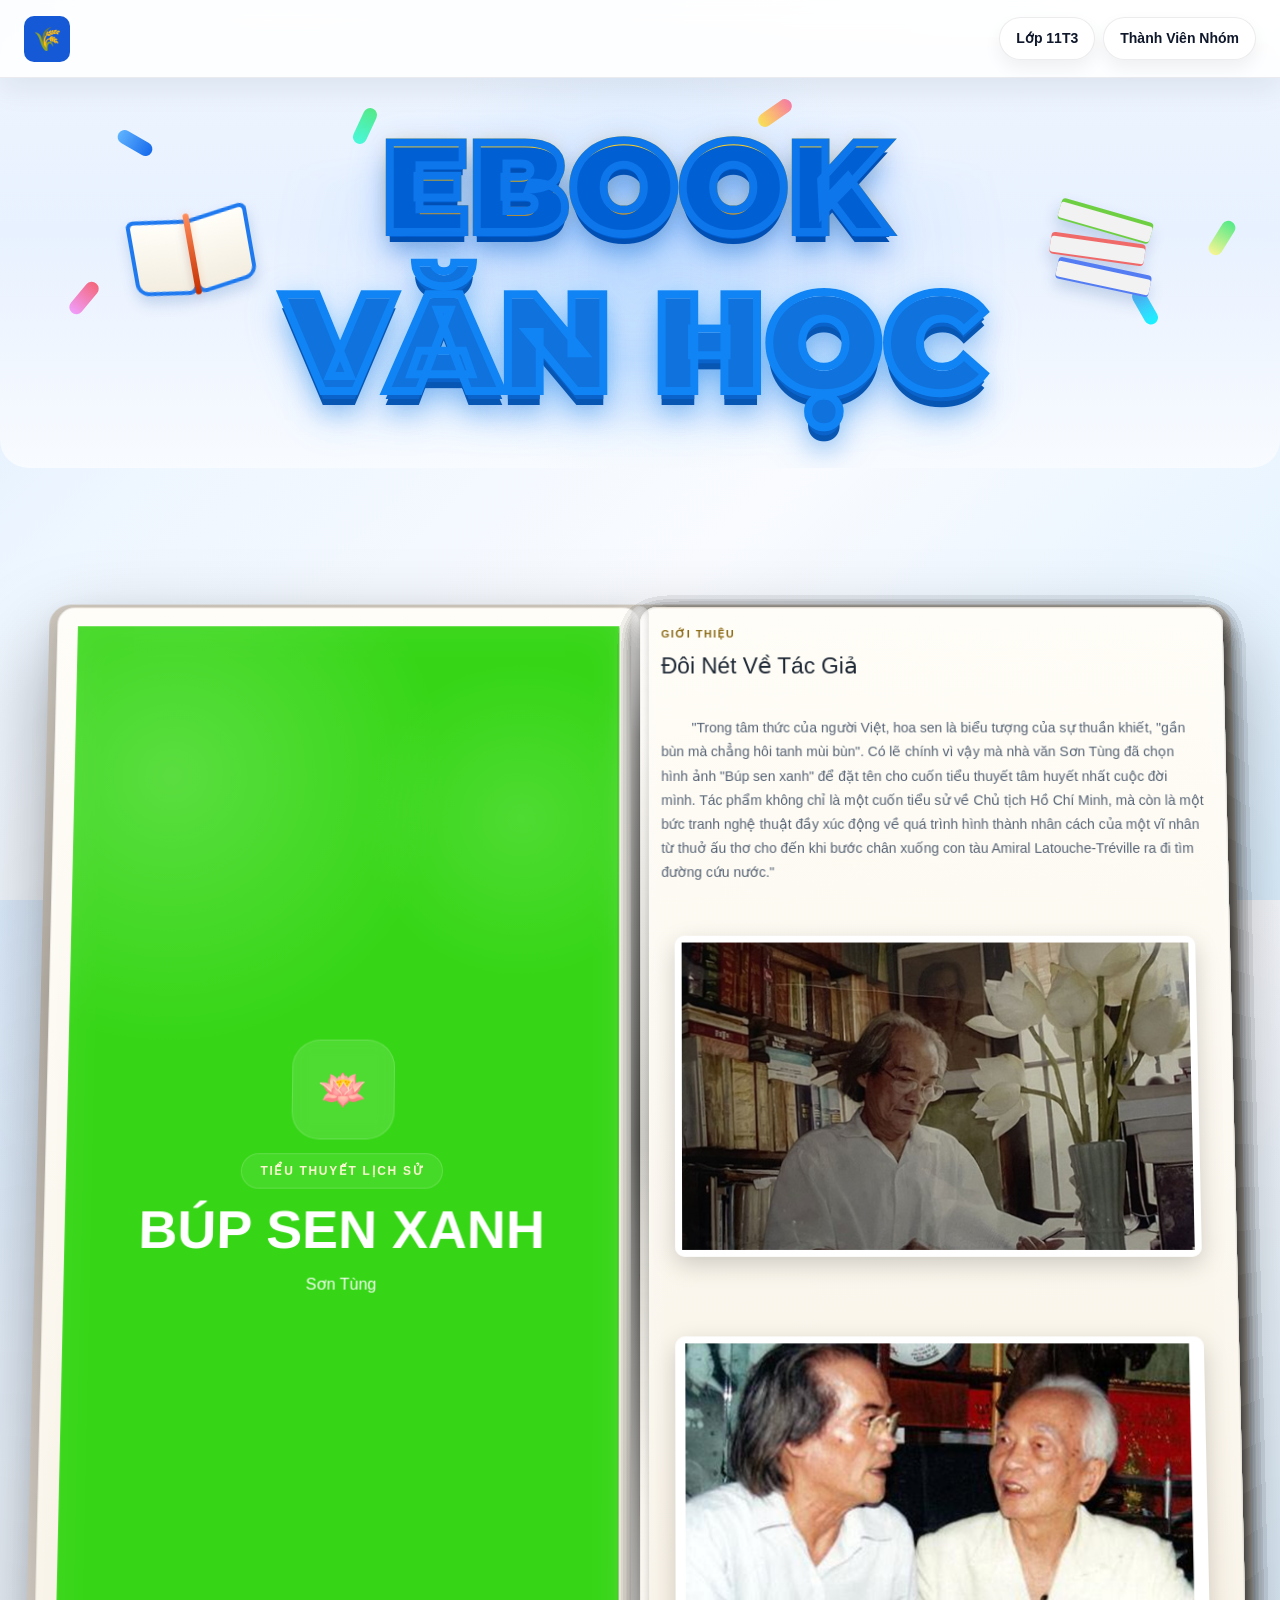
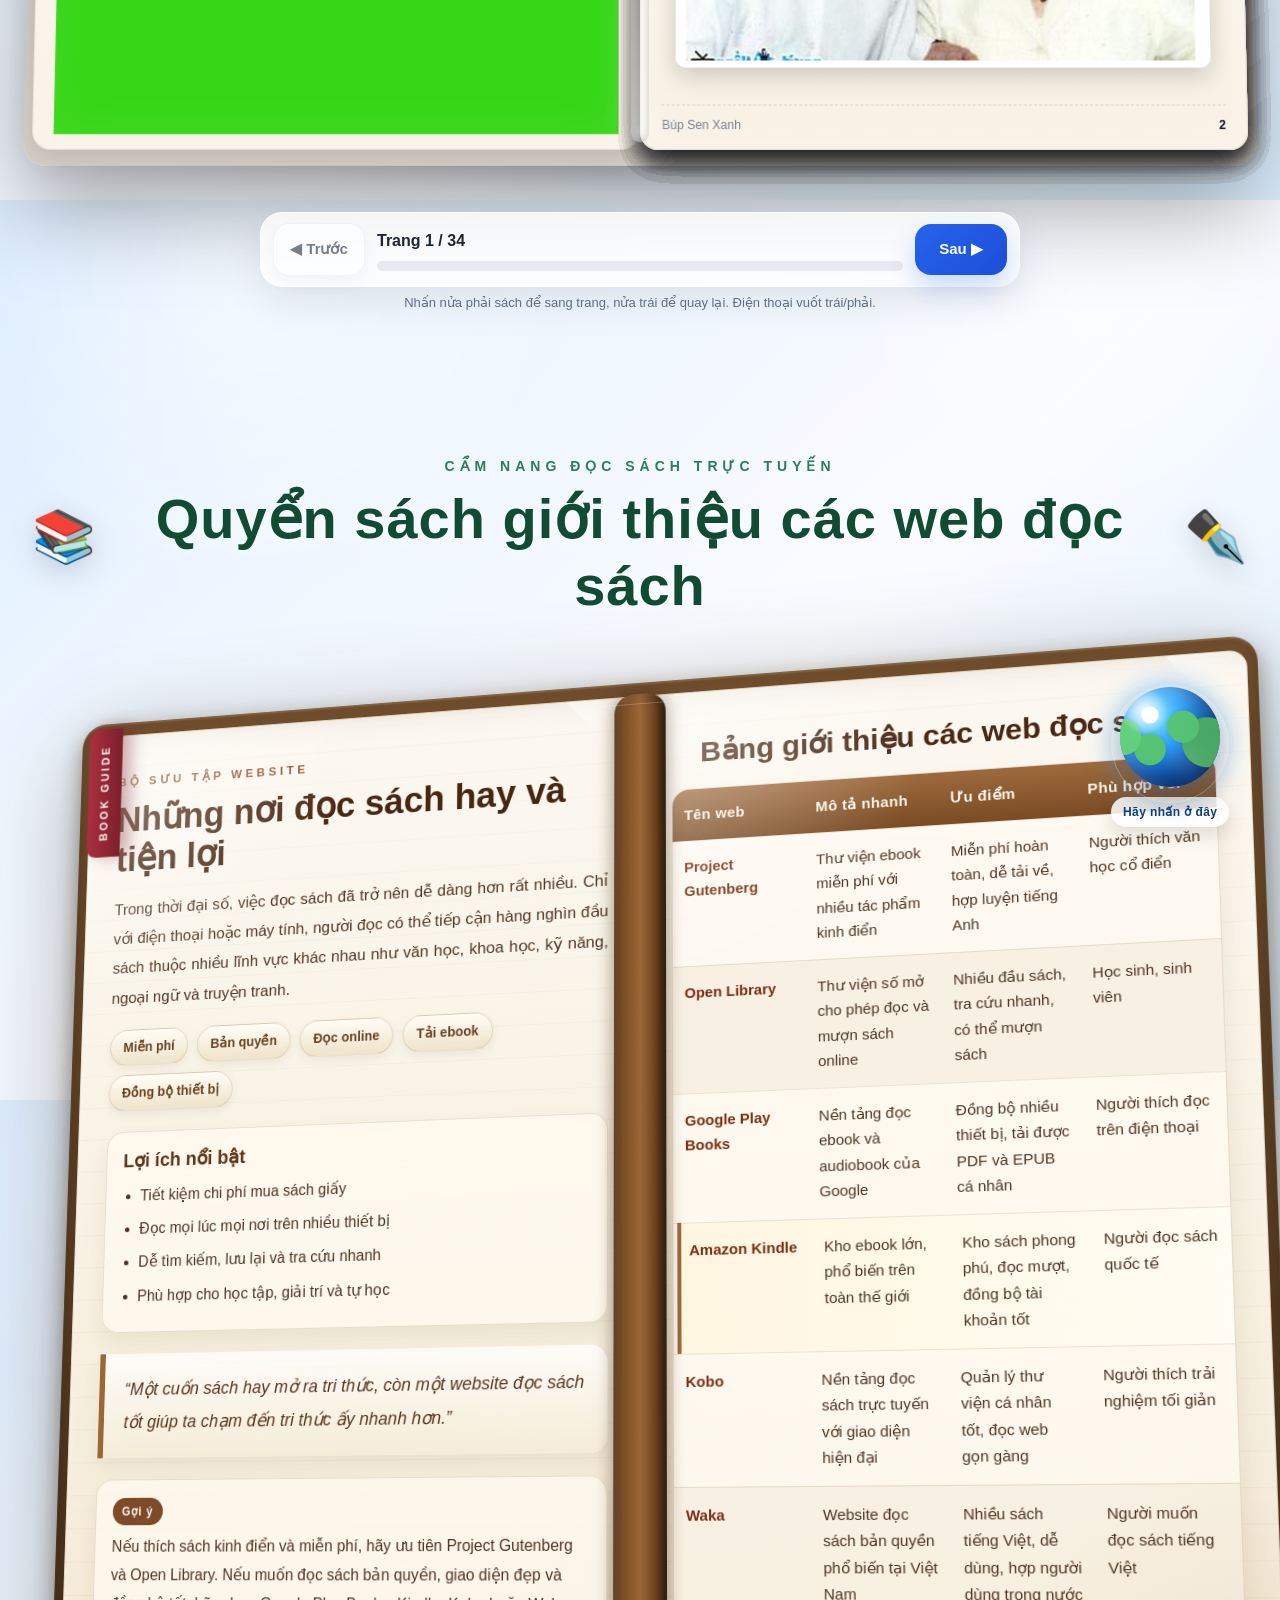
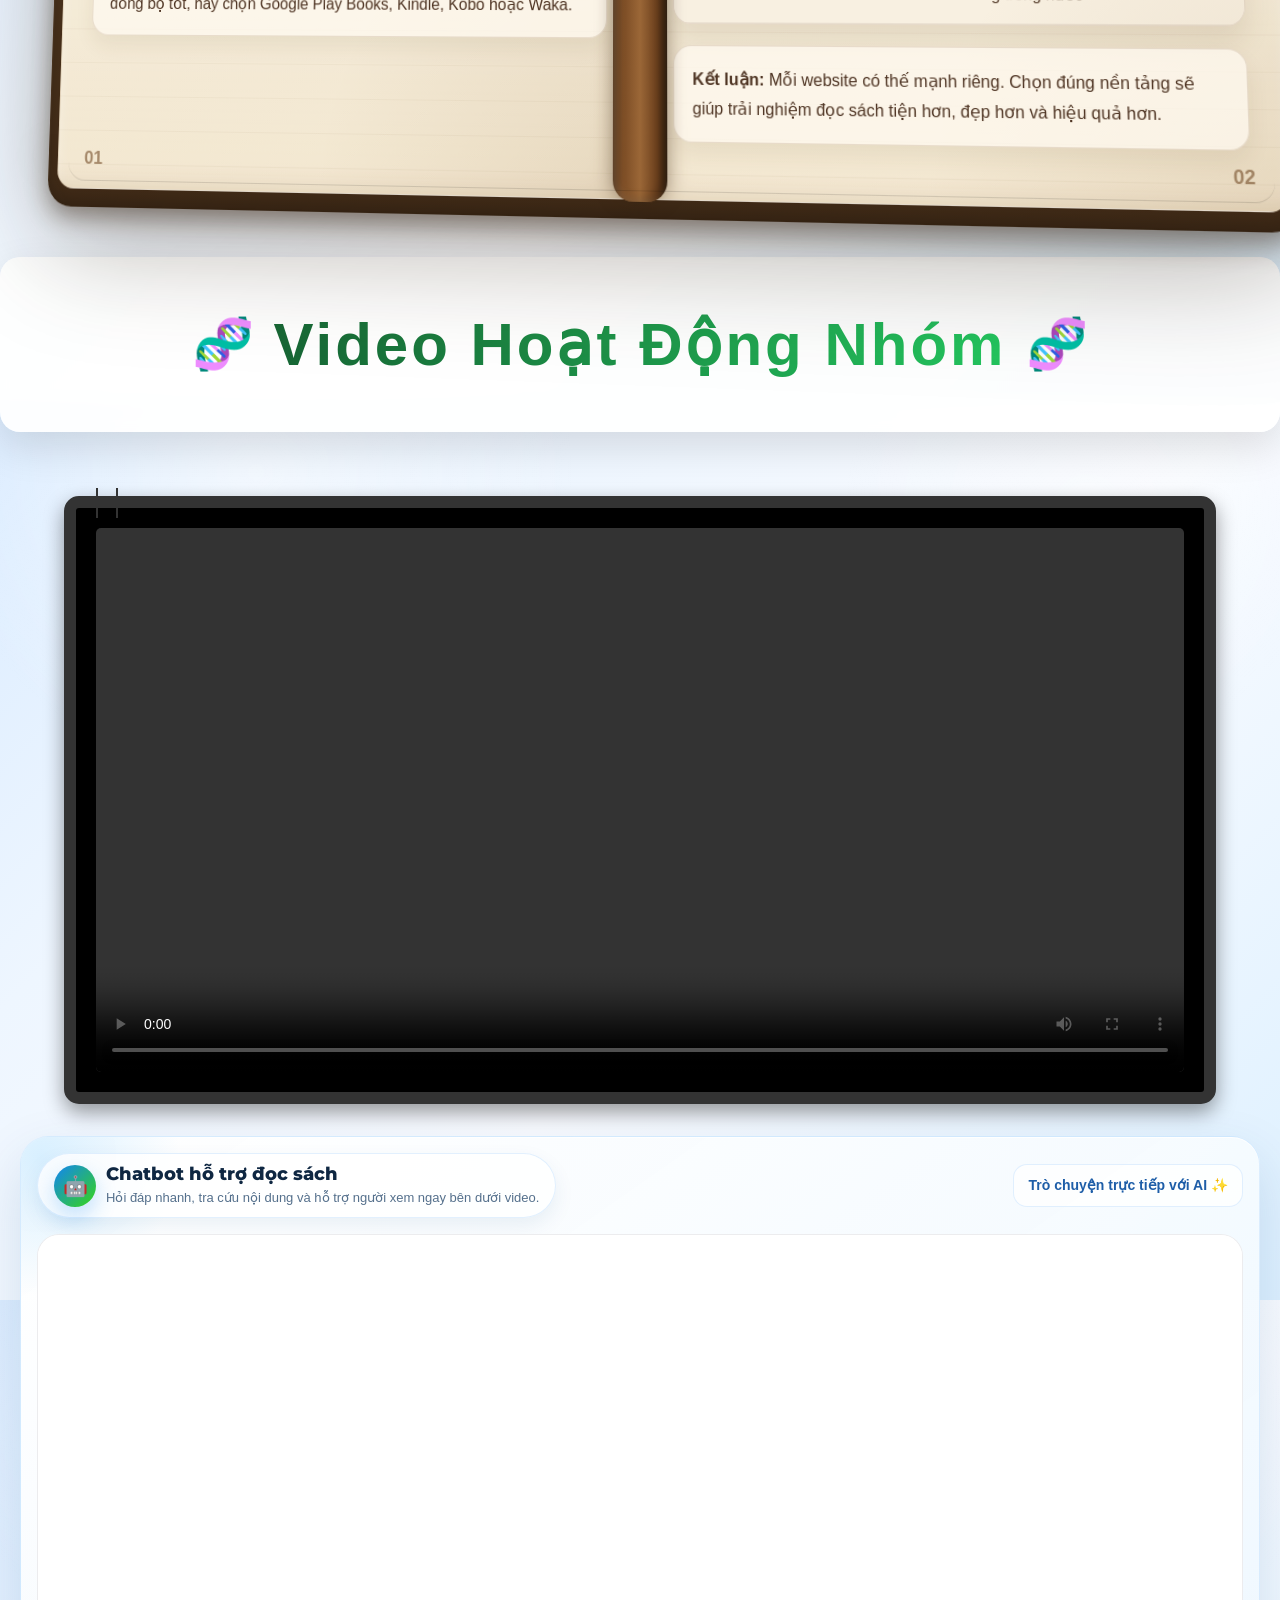
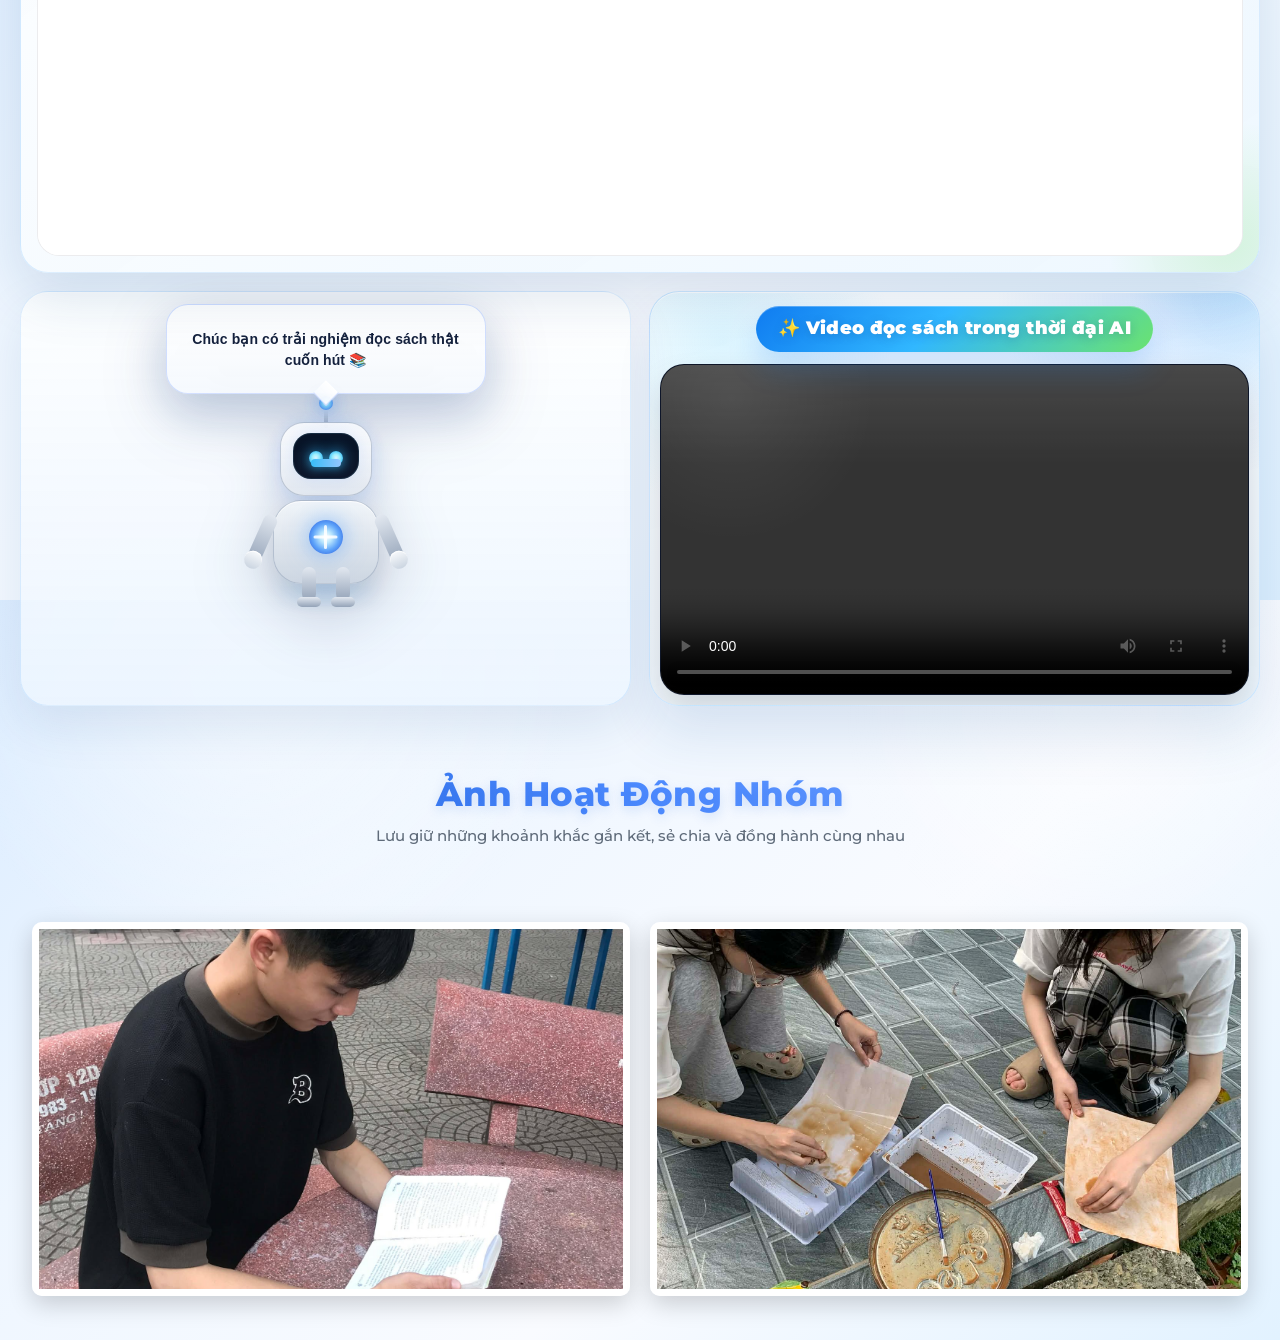
==== commit dacebfc5: "xin" ====
--- a/test.html
+++ b/test.html
@@ -2497,7 +2497,7 @@
         font-size: 13px;
       }
     }
-  
+
     /* ===== TỐI ƯU LẠI BỐ CỤC CHATBOT + ROBOT + VIDEO PHỤ ===== */
     .chatbot-ai-row {
       width: min(94%, 1500px);
@@ -2558,7 +2558,7 @@
         inset 0 1px 0 rgba(255, 255, 255, 0.92);
       padding: 16px;
       min-width: 0;
-      
+
     }
 
     .side-video-card::before {
@@ -2759,160 +2759,237 @@
       }
     }
 
-  
-  /* ===== TINH CHỈNH KHUNG VIDEO PHỤ: SÁT LỀ PHẢI HƠN, GỌN CHỮ HƠN ===== */
-  .chatbot-ai-row {
-    width: min(calc(100% - 18px), 1780px) !important;
-    margin: 32px auto 48px !important;
-    grid-template-columns: minmax(0, 1fr) minmax(360px, 430px) !important;
-    gap: clamp(20px, 2vw, 30px) !important;
-  }
-
-  .chatbot-side-stack {
-    gap: 18px !important;
-  }
-
-  .side-video-card {
-    padding: 10px !important;
-    border-radius: 30px !important;
-    background:
-      radial-gradient(circle at 12% 12%, rgba(112, 214, 255, 0.24), transparent 26%),
-      radial-gradient(circle at 88% 0%, rgba(65, 148, 255, 0.18), transparent 28%),
-      linear-gradient(160deg, rgba(255, 255, 255, 0.985), rgba(237, 247, 255, 0.97)) !important;
-    border: 1px solid rgba(17, 132, 245, 0.16) !important;
-    box-shadow:
-      0 26px 58px rgba(25, 88, 152, 0.14),
-      inset 0 1px 0 rgba(255, 255, 255, 0.95) !important;
-  }
-
-  .side-video-card::before {
-    width: 220px !important;
-    height: 220px !important;
-    inset: -110px -90px auto auto !important;
-    background: radial-gradient(circle, rgba(82, 188, 255, 0.22), transparent 72%) !important;
-  }
-
-  .side-video-title-wrap {
-    position: relative;
-    z-index: 2;
-    display: flex;
-    justify-content: center;
-    margin: 4px 0 12px;
-    padding: 0 4px;
-  }
-
-  .side-video-title {
-    margin: 0;
-    display: inline-flex;
-    align-items: center;
-    justify-content: center;
-    text-align: center;
-    padding: 12px 22px;
-    border-radius: 999px;
-    font-family: "Montserrat", "Be Vietnam Pro", sans-serif;
-    font-size: clamp(18px, 1.3vw, 24px);
-    font-weight: 900;
-    letter-spacing: 0.02em;
-    color: #ffffff;
-    background:
-      linear-gradient(135deg, #0f7bf0 0%, #31b7ff 45%, #6be36f 100%);
-    box-shadow:
-      0 16px 30px rgba(19, 123, 240, 0.22),
-      inset 0 1px 0 rgba(255, 255, 255, 0.28);
-    text-shadow: 0 2px 10px rgba(15, 60, 120, 0.25);
-    max-width: 100%;
-  }
-
-  .side-video-frame {
-    border-radius: 24px !important;
-    aspect-ratio: 16 / 10 !important;
-    box-shadow:
-      inset 0 0 0 1px rgba(255, 255, 255, 0.06),
-      0 18px 32px rgba(15, 23, 42, 0.16) !important;
-  }
-
-  .side-video-frame::after {
-    background:
-      linear-gradient(180deg, rgba(255, 255, 255, 0.10), transparent 30%),
-      radial-gradient(circle at 12% 10%, rgba(255,255,255,0.08), transparent 24%) !important;
-  }
-
-  @media (max-width: 1320px) {
+
+    /* ===== TINH CHỈNH KHUNG VIDEO PHỤ: SÁT LỀ PHẢI HƠN, GỌN CHỮ HƠN ===== */
     .chatbot-ai-row {
-      width: min(calc(100% - 16px), 1240px) !important;
-      grid-template-columns: 1fr !important;
-      gap: 18px !important;
+      width: min(calc(100% - 18px), 1780px) !important;
+      margin: 32px auto 48px !important;
+      grid-template-columns: minmax(0, 1fr) minmax(360px, 430px) !important;
+      gap: clamp(20px, 2vw, 30px) !important;
     }
 
     .chatbot-side-stack {
-      grid-template-columns: minmax(0, 1fr) minmax(0, 1fr) !important;
       gap: 18px !important;
     }
 
     .side-video-card {
       padding: 10px !important;
+      border-radius: 30px !important;
+      background:
+        radial-gradient(circle at 12% 12%, rgba(112, 214, 255, 0.24), transparent 26%),
+        radial-gradient(circle at 88% 0%, rgba(65, 148, 255, 0.18), transparent 28%),
+        linear-gradient(160deg, rgba(255, 255, 255, 0.985), rgba(237, 247, 255, 0.97)) !important;
+      border: 1px solid rgba(17, 132, 245, 0.16) !important;
+      box-shadow:
+        0 26px 58px rgba(25, 88, 152, 0.14),
+        inset 0 1px 0 rgba(255, 255, 255, 0.95) !important;
+    }
+
+    .side-video-card::before {
+      width: 220px !important;
+      height: 220px !important;
+      inset: -110px -90px auto auto !important;
+      background: radial-gradient(circle, rgba(82, 188, 255, 0.22), transparent 72%) !important;
+    }
+
+    .side-video-title-wrap {
+      position: relative;
+      z-index: 2;
+      display: flex;
+      justify-content: center;
+      margin: 4px 0 12px;
+      padding: 0 4px;
+    }
+
+    .side-video-title {
+      margin: 0;
+      display: inline-flex;
+      align-items: center;
+      justify-content: center;
+      text-align: center;
+      padding: 12px 22px;
+      border-radius: 999px;
+      font-family: "Montserrat", "Be Vietnam Pro", sans-serif;
+      font-size: clamp(18px, 1.3vw, 24px);
+      font-weight: 900;
+      letter-spacing: 0.02em;
+      color: #ffffff;
+      background:
+        linear-gradient(135deg, #0f7bf0 0%, #31b7ff 45%, #6be36f 100%);
+      box-shadow:
+        0 16px 30px rgba(19, 123, 240, 0.22),
+        inset 0 1px 0 rgba(255, 255, 255, 0.28);
+      text-shadow: 0 2px 10px rgba(15, 60, 120, 0.25);
+      max-width: 100%;
     }
 
     .side-video-frame {
-      aspect-ratio: 16 / 9 !important;
-    }
-  }
-
-  @media (max-width: 820px) {
-    .chatbot-ai-row {
-      width: calc(100% - 14px) !important;
-    }
-
-    .chatbot-side-stack {
-      grid-template-columns: 1fr !important;
-    }
-
-    .side-video-title-wrap {
-      margin-bottom: 10px;
-    }
-
-    .side-video-title {
-      width: 100%;
-      padding: 12px 16px;
-      font-size: clamp(16px, 4.6vw, 21px);
-      line-height: 1.25;
-    }
-
-    .side-video-frame {
-      aspect-ratio: 16 / 9 !important;
-    }
-  }
-
-  @media (max-width: 576px) {
-    .chatbot-ai-row {
-      width: calc(100% - 10px) !important;
-      gap: 14px !important;
-    }
-
-    .side-video-card {
-      padding: 8px !important;
       border-radius: 24px !important;
-    }
-
-    .side-video-title-wrap {
-      margin: 2px 0 10px;
-      padding: 0;
-    }
-
-    .side-video-title {
-      border-radius: 18px;
-      padding: 11px 14px;
+      aspect-ratio: 16 / 10 !important;
+      box-shadow:
+        inset 0 0 0 1px rgba(255, 255, 255, 0.06),
+        0 18px 32px rgba(15, 23, 42, 0.16) !important;
+    }
+
+    .side-video-frame::after {
+      background:
+        linear-gradient(180deg, rgba(255, 255, 255, 0.10), transparent 30%),
+        radial-gradient(circle at 12% 10%, rgba(255, 255, 255, 0.08), transparent 24%) !important;
+    }
+
+    @media (max-width: 1320px) {
+      .chatbot-ai-row {
+        width: min(calc(100% - 16px), 1240px) !important;
+        grid-template-columns: 1fr !important;
+        gap: 18px !important;
+      }
+
+      .chatbot-side-stack {
+        grid-template-columns: minmax(0, 1fr) minmax(0, 1fr) !important;
+        gap: 18px !important;
+      }
+
+      .side-video-card {
+        padding: 10px !important;
+      }
+
+      .side-video-frame {
+        aspect-ratio: 16 / 9 !important;
+      }
+    }
+
+    @media (max-width: 820px) {
+      .chatbot-ai-row {
+        width: calc(100% - 14px) !important;
+      }
+
+      .chatbot-side-stack {
+        grid-template-columns: 1fr !important;
+      }
+
+      .side-video-title-wrap {
+        margin-bottom: 10px;
+      }
+
+      .side-video-title {
+        width: 100%;
+        padding: 12px 16px;
+        font-size: clamp(16px, 4.6vw, 21px);
+        line-height: 1.25;
+      }
+
+      .side-video-frame {
+        aspect-ratio: 16 / 9 !important;
+      }
+    }
+
+    @media (max-width: 576px) {
+      .chatbot-ai-row {
+        width: calc(100% - 10px) !important;
+        gap: 14px !important;
+      }
+
+      .side-video-card {
+        padding: 8px !important;
+        border-radius: 24px !important;
+      }
+
+      .side-video-title-wrap {
+        margin: 2px 0 10px;
+        padding: 0;
+      }
+
+      .side-video-title {
+        border-radius: 18px;
+        padding: 11px 14px;
+        font-size: 16px;
+        letter-spacing: 0.01em;
+      }
+
+      .side-video-frame {
+        border-radius: 18px !important;
+      }
+    }
+
+    /* dòng chữ */
+    .group-photo-title-wrap {
+      text-align: center;
+      padding: 18px 12px;
+    }
+
+    .group-photo-title {
+      margin: 0;
+      font-family: "Montserrat", "Be Vietnam Pro", sans-serif;
+      font-size: 34px;
+      font-weight: 800;
+      line-height: 1.3;
+      letter-spacing: 0.5px;
+      background: linear-gradient(90deg, #1659d6, #4f8cff, #7aa8ff);
+      -webkit-background-clip: text;
+      -webkit-text-fill-color: transparent;
+      text-shadow: 0 4px 12px rgba(22, 89, 214, 0.15);
+    }
+
+    .group-photo-sub {
+      margin-top: 8px;
+      font-family: "Montserrat", "Be Vietnam Pro", sans-serif;
+      font-size: 15px;
+      font-weight: 500;
+      color: #5f6b7a;
+      line-height: 1.6;
+    }
+
+    @media (max-width: 768px) {
+      .group-photo-title {
+        font-size: 28px;
+      }
+
+      .group-photo-sub {
+        font-size: 14px;
+      }
+    }
+
+    @media (max-width: 480px) {
+      .group-photo-title {
+        font-size: 23px;
+      }
+
+      .group-photo-sub {
+        font-size: 13px;
+      }
+    }
+
+    /* ảnh to */
+    .slider2 {
+      position: relative;
+      width: 80%;
+      max-width: 1000px;
+      aspect-ratio: 16 / 10;
+      overflow: hidden;
+      margin: 20px auto 40px;
+      border: 5px solid #fff;
+      border-radius: 8px;
+      box-shadow: 0 4px 12px rgba(0, 0, 0, 0.25);
+    }
+
+    .title-flex {
+      display: flex;
+      align-items: center;
+      gap: 15px;
+      flex-wrap: wrap;
+    }
+
+    .chapter-title {
+      margin: 0;
+    }
+
+    .sub-inline {
       font-size: 16px;
-      letter-spacing: 0.01em;
-    }
-
-    .side-video-frame {
-      border-radius: 18px !important;
-    }
-  }
-
-
+      color: #555;
+    }
   </style>
+</head>
+</style>
 </head>
 
 <body>
@@ -2997,49 +3074,34 @@
     <div class="page-content-static">
       <div class="chapter-kicker">GIỚI THIỆU</div>
       <h3 class="chapter-title">Đôi Nét Về Tác Giả</h3>
-      <p class="lead">"Trong tâm thức của người Việt, hoa sen là biểu tượng của sự thuần khiết, "gần bùn mà chẳng hôi
-        tanh mùi bùn". Có lẽ chính vì vậy mà nhà văn Sơn Tùng đã chọn hình ảnh "Búp sen xanh" để đặt tên cho cuốn tiểu
-        thuyết tâm huyết nhất cuộc đời mình. Tác phẩm không chỉ là một cuốn tiểu sử về Chủ tịch Hồ Chí Minh, mà còn là
-        một bức tranh nghệ thuật đầy xúc động về quá trình hình thành nhân cách của một vĩ nhân từ thuở ấu thơ cho đến
-        khi bước chân xuống con tàu Amiral Latouche-Tréville ra đi tìm đường cứu nước."</p>
+      <p class="lead">
+        "Trong tâm thức của người Việt, hoa sen là biểu tượng của sự thuần khiết, "gần bùn mà chẳng hôi tanh mùi bùn". Có lẽ chính vì vậy mà nhà văn Sơn Tùng đã chọn hình ảnh "Búp sen xanh" để đặt tên cho cuốn tiểu thuyết tâm huyết nhất cuộc đời mình. Tác phẩm không chỉ là một cuốn tiểu sử về Chủ tịch Hồ Chí Minh, mà còn là một bức tranh nghệ thuật đầy xúc động về quá trình hình thành nhân cách của một vĩ nhân từ thuở ấu thơ cho đến khi bước chân xuống con tàu Amiral Latouche-Tréville ra đi tìm đường cứu nước."</p>
       <div class="anhnhom">
         <div class="slider">
-          <img src="/imgalbum/13.jpg" class="slide active">
-          <img src="/imgalbum/14.jpg" class="slide">
-          <img src="/imgalbum/15.jpg" class="slide">
-          <img src="/imgalbum/16.jpg" class="slide">
-          <img src="/imgalbum/17.jpg" class="slide">
-          <img src="/imgalbum/18.jpg" class="slide">
-          <img src="/imgalbum/19.jpg" class="slide">
-          <img src="/imgalbum/20.jpg" class="slide">
-          <img src="/imgalbum/21.jpg" class="slide">
-          <img src="/imgalbum/22.jpg" class="slide">
-          <img src="/imgalbum/23.jpg" class="slide">
-          <img src="/imgalbum/32.jpg" class="slide">
-          <img src="/imgalbum/31.jpg" class="slide">
-          <img src="/imgalbum/30.jpg" class="slide">
-          <img src="/imgalbum/29.jpg" class="slide">
-          <img src="/imgalbum/28.jpg" class="slide">
-          <img src="/imgalbum/27.jpg" class="slide">
-        </div>
-        <div class="slider">
-          <img src="/imgalbum/23.jpg" class="slide active">
-          <img src="/imgalbum/14.jpg" class="slide">
-          <img src="/imgalbum/15.jpg" class="slide">
-          <img src="/imgalbum/24.jpg" class="slide">
-          <img src="/imgalbum/25.jpg" class="slide">
-          <img src="/imgalbum/26.jpg" class="slide">
-          <img src="/imgalbum/27.jpg" class="slide">
-          <img src="/imgalbum/44.jpg" class="slide">
-          <img src="/imgalbum/45.jpg" class="slide">
-          <img src="/imgalbum/46.jpg" class="slide">
-          <img src="/imgalbum/47.jpg" class="slide">
-          <img src="/imgalbum/48.jpg" class="slide">
-          <img src="/imgalbum/49.jpg" class="slide">
-          <img src="/imgalbum/50.jpg" class="slide">
-          <img src="/imgalbum/51.jpg" class="slide">
-          <img src="/imgalbum/52.jpg" class="slide">
-          <img src="/imgalbum/53.jpg" class="slide">
+          <img src="/imgalbum/tg/1.webp" class="slide active">
+          <img src="/imgalbum/tg/2.jpg" class="slide">
+          <img src="/imgalbum/tg/3.jpg" class="slide">
+          <img src="/imgalbum/tg/4.jpg" class="slide">
+          <img src="/imgalbum/tg/5.jpg" class="slide">
+          <img src="/imgalbum/tg/6.jpg" class="slide">
+          <img src="/imgalbum/tg/7.png" class="slide">
+          <img src="/imgalbum/tg/8.jpg" class="slide">
+          <img src="/imgalbum/tg/9.jpg" class="slide">
+          <img src="/imgalbum/tg/10.jpg" class="slide">
+          <img src="/imgalbum/tg/11.png" class="slide">
+        </div>
+        <div class="slider">
+          <img src="/imgalbum/tg/10.jpg" class="slide active">
+          <img src="/imgalbum/tg/9.jpg" class="slide">
+          <img src="/imgalbum/tg/8.jpg" class="slide">
+          <img src="/imgalbum/tg/7.png" class="slide">
+          <img src="/imgalbum/tg/6.jpg" class="slide">
+          <img src="/imgalbum/tg/5.jpg" class="slide">
+          <img src="/imgalbum/tg/4.jpg" class="slide">
+          <img src="/imgalbum/tg/3.jpg" class="slide">
+          <img src="/imgalbum/tg/2.jpg" class="slide">
+          <img src="/imgalbum/tg/1.webp" class="slide">
+          <img src="/imgalbum/tg/11.png" class="slide">
         </div>
       </div>
       <div class="page-footer"><span>Búp Sen Xanh</span><span class="page-no"></span></div>
@@ -3063,37 +3125,67 @@
           <div class="toc-text">Thời trung niên</div>
         </div>
       </div>
+      <div class="anhnhom">
+        <div class="slider">
+          <img src="/imgalbum/sach/1.png" class="slide active">
+        </div>
+        <div class="slider">
+          <img src="/imgalbum/sach/2.jpg" class="slide active">
+        </div>
+      </div>
+      <!-- ảnh to -->
+      <div class="slider2">
+        <img src="/imgalbum/sach/3.jpg" class="slide active">
+        <img src="/imgalbum/sach/sach1.jpg" class="slide">
+        <img src="/imgalbum/sach/sach2.webp" class="slide">
+        <img src="/imgalbum/sach/sach3.jpg" class="slide">
+        <img src="/imgalbum/sach/sach3.webp" class="slide">
+        <img src="/imgalbum/sach/sach4.webp" class="slide">
+        <img src="/imgalbum/sach/sach5.jpg" class="slide">
+        <img src="/imgalbum/sach/sach6.jpg" class="slide">
+        <img src="/imgalbum/sach/sach7.jpg" class="slide">
+        <img src="/imgalbum/sach/sach8.jpg" class="slide">
+      </div>
       <div class="page-footer"><span>Búp Sen Xanh</span><span class="page-no"></span></div>
     </div>
 
     <!-- Trang 4: Chương I - Phần 2 -->
     <div class="page-content-static">
-      <div class="chapter-kicker">Chương I - Thời Thơ Ấu</div>
+      <div class="chapter-kicker">Nội Dung Chính</div>
       <h3 class="chapter-title">Nội Dung Chính</h3>
       <p class="lead">
-        Nội dung chính của "Búp sen xanh" có thể tóm gọn qua 3 giai đoạn cuộc đời của nhân vật chính Nguyễn Sinh Cung (Bác Hồ):
-
-        Thời niên thiếu tại quê nhà: Khắc họa sự hình thành nhân cách của cậu bé Cung trong truyền thống hiếu học của gia đình và nghĩa tình của làng Sen, làng Chùa (Nghệ An).
-
-        Nỗi đau và sự trưởng thành: Giai đoạn sống tại Huế với biến cố đau thương nhất là sự ra đi của người mẹ (bà Hoàng Thị Loan). Những bất công của xã hội thực dân phong kiến đã nhen nhóm trong anh thanh niên Tất Thành ý chí cứu nước.
-
-        Quyết định lịch sử: Sau thời gian dạy học tại trường Dục Thanh (Phan Thiết), Nguyễn Tất Thành vào Sài Gòn và quyết định rời bến Nhà Rồng năm 1911 trên con tàu Đô đốc Latouche-Tréville để tìm con đường giải phóng dân tộc.
-
-        Điểm đặc biệt: Tác phẩm không thần thánh hóa vĩ nhân mà miêu tả Bác như một con người bình dị, có tình yêu gia đình, tình yêu đôi lứa (nhân vật Út Huệ) và trên hết là lòng yêu nước nồng nàn.</p>
+        <strong>1. Thời niên thiếu tại quê nhà:</strong>
+        Tác phẩm khắc họa tuổi thơ của Nguyễn Sinh Cung trong không gian quê hương Nghệ An, nơi có làng Sen, làng Chùa giàu truyền thống hiếu học, nghĩa tình và lòng yêu nước. Chính môi trường gia đình và quê hương ấy đã góp phần hình thành ở cậu bé Cung những phẩm chất tốt đẹp đầu tiên như hiếu thảo, chăm học, giàu tình cảm và gắn bó với nhân dân.
+        <strong>2. Nỗi đau và sự trưởng thành:</strong>
+        Khi sống tại Huế, Nguyễn Sinh Cung phải trải qua nhiều biến cố đau thương, đặc biệt là sự ra đi của người mẹ – bà Hoàng Thị Loan. Những mất mát ấy cùng với việc tận mắt chứng kiến cuộc sống cơ cực của nhân dân dưới ách thực dân phong kiến đã khiến anh sớm trưởng thành, biết suy nghĩ sâu sắc hơn về thân phận con người và vận mệnh đất nước.
+        <strong>3. Quyết định lịch sử:</strong>
+        Sau một thời gian dạy học tại trường Dục Thanh ở Phan Thiết, Nguyễn Tất Thành vào Sài Gòn để tiếp tục tìm hướng đi mới cho mình. Tại đây, anh đã đưa ra quyết định trọng đại: rời bến Nhà Rồng năm 1911 trên con tàu Đô đốc Latouche-Tréville để ra đi tìm con đường giải phóng dân tộc, mở đầu cho hành trình cách mạng vĩ đại sau này.
+        <strong>4. Điểm đặc biệt của tác phẩm:</strong>
+        Búp sen xanh không xây dựng hình tượng Bác Hồ theo cách xa vời hay thần thánh hóa, mà miêu tả Người như một con người rất đỗi bình dị và gần gũi. Tác phẩm làm nổi bật tình yêu gia đình, sự gắn bó với quê hương, những rung động tình cảm chân thành như với nhân vật Út Huệ, và trên hết là lòng yêu nước sâu nặng luôn cháy bỏng trong trái tim Nguyễn Tất Thành.
+      </p>
       <div class="page-footer"><span>Búp Sen Xanh</span><span class="page-no"></span></div>
     </div>
 
     <!-- Trang 5: Chương I - Phần 3 -->
     <div class="page-content-static">
       <div class="chapter-kicker">Một Số Hình Ảnh Về Tác Phẩm</div>
-      <h3 class="chapter-title">Phần 3</h3>
+      <h3 class="chapter-title">Nội Dung Chính</h3>
       <p class="lead">
-        Không ai còn nhớ được người đầu tiên của dòng họ Nguyễn Sinh đến làng Sen khai cơ lập nghiệp.
-        Người ta chỉ còn nhớ rằng, từ buổi làng Sen còn là trang trại đã có người họ Nguyễn ở sinh sống. Hồi bấy giờ còn
-        gọi là Trại Sen, vì có nhiều đầm sen rộng bát ngát. Hà Thị Hy là con gái một nghệ nhân nổi tiếng về ngón đàn
-        đáy, đàn bầu. Cô có biệt tài về múa đèn, được gọi là cô Đèn. Cô Hy về làm bạn với ông Nguyễn Sinh Nhậm, năm Quý
-        Hợi (1863) sinh con trai đặt tên là Nguyễn Sinh Sắc. Cha mất sớm, mẹ cũng mất khi Sắc mới lên bốn, Sắc về ở với
-        người anh cùng cha khác mẹ.</p>
+        <strong>5. Hành trình nhận thức về con đường cứu nước:</strong>
+        Từ một cậu bé giàu lòng thương người, Nguyễn Sinh Cung dần lớn lên thành Nguyễn Tất Thành với nhận thức ngày càng sâu sắc hơn về thời cuộc. Qua những điều mắt thấy tai nghe, anh hiểu rằng muốn cứu nước, cứu dân thì không thể đi theo những con đường cũ đã thất bại, mà phải tìm ra một hướng đi mới đúng đắn và hiệu quả hơn.
+        <strong>6. Hình ảnh quê hương và con người Việt Nam:</strong>
+        Tác phẩm không chỉ kể về cuộc đời của nhân vật chính mà còn tái hiện sinh động vẻ đẹp của quê hương đất nước qua các chặng đường Nghệ An, Huế, Phan Thiết, Sài Gòn. Bên cạnh đó là hình ảnh những con người lao động bình dị, giàu nghĩa tình, từ gia đình, thầy giáo, bạn bè đến đồng bào nghèo khổ, tất cả đã góp phần nuôi dưỡng tâm hồn và lý tưởng sống của Nguyễn Tất Thành.
+        <strong>7. Ý nghĩa của nhan đề “Búp sen xanh”:</strong>
+        Nhan đề Búp sen xanh mang ý nghĩa biểu tượng sâu sắc. “Búp sen” gợi hình ảnh tuổi thơ trong sáng, thuần khiết và thanh cao của Nguyễn Sinh Cung; còn màu “xanh” gợi sự sống, niềm tin và sự phát triển. Qua đó, tác phẩm muốn nói đến quá trình lớn lên của một con người vĩ đại từ những điều bình dị nhất của quê hương, gia đình và truyền thống dân tộc.
+      </p>
+      <div class="anhnhom">
+        <div class="slider">
+          <img src="/imgalbum/sach/sach1.jpg" class="slide active">
+        </div>
+        <div class="slider">
+          <img src="/imgalbum/sach/sach2.webp" class="slide active">
+        </div>
+      </div>
       <div class="page-footer"><span>Búp Sen Xanh</span><span class="page-no"></span></div>
     </div>
 
@@ -3101,17 +3193,22 @@
     <div class="page-content-static">
       <div class="chapter-kicker">Nhân vật trung tâm</div>
       <h3 class="chapter-title"> Nhân vật trung tâm: Nguyễn Sinh Cung (Nguyễn Tất Thành)</h3>
-      <p class="lead">      
+      <p class="lead">
         Nguyễn Sinh Cung là tên khai sinh thời niên thiếu của Chủ tịch Hồ Chí Minh. Ông sinh ngày 19/5/1890 tại làng Hoàng Trù (quê ngoại), xã Kim Liên, huyện Nam Đàn, tỉnh Nghệ An; mất ngày 2/9/1969 tại Hà Nội. Trong cuộc đời hoạt động, ông còn dùng nhiều tên gọi khác như Nguyễn Tất Thành, Nguyễn Ái Quốc và Hồ Chí Minh.
         Về gia đình, thân phụ của Nguyễn Sinh Cung là Nguyễn Sinh Sắc (còn gọi Nguyễn Sinh Huy), thân mẫu là Hoàng Thị Loan. Tuổi thơ của ông gắn với vùng Kim Liên, Nam Đàn, Nghệ An, nơi hiện nay còn nhiều di tích lưu niệm về thời niên thiếu của ông. Các tư liệu di tích cũng ghi nhận đây là nơi cậu bé Nguyễn Sinh Cung chào đời và lớn lên trong những năm đầu đời.
-        Khi lớn hơn và bắt đầu đi học, ông đổi tên thành Nguyễn Tất Thành. Về sau, trong quá trình hoạt động cách mạng ở trong nước và quốc tế, ông dùng tên Nguyễn Ái Quốc,  rồi Hồ Chí Minh tên gắn liền với sự nghiệp lãnh đạo cách mạng Việt Nam.
+        Khi lớn hơn và bắt đầu đi học, ông đổi tên thành Nguyễn Tất Thành. Về sau, trong quá trình hoạt động cách mạng ở trong nước và quốc tế, ông dùng tên Nguyễn Ái Quốc, rồi Hồ Chí Minh tên gắn liền với sự nghiệp lãnh đạo cách mạng Việt Nam.
       </p>
       <div class="anhnhom">
         <div class="slider">
-          <img src="/imgalbum/bacho1.jpg" class="slide active"> 
-        </div>
-        <div class="slider">
-          <img src="/imgalbum/23.jpg" class="slide active">
+          <img src="/imgalbum/bacho/bacho2.jpg" class="slide active">
+          <img src="/imgalbum/bacho/bacho3.jpg" class="slide">
+          <img src="/imgalbum/bacho/bacho5.jpg" class="slide">
+
+        </div>
+        <div class="slider">
+          <img src="/imgalbum/bacho/bacho1.jpg" class="slide active">
+          <img src="/imgalbum/bacho/bacho4.jpg" class="slide">
+          <img src="/imgalbum/bacho/bacho6.jpg" class="slide">
         </div>
       </div>
       <div class="page-footer"><span>Búp Sen Xanh</span><span class="page-no"></span></div>
@@ -3129,10 +3226,10 @@
       </p>
       <div class="anhnhom">
         <div class="slider">
-          <img src="/imgalbum/bacho1.jpg" class="slide active"> 
-        </div>
-        <div class="slider">
-          <img src="/imgalbum/23.jpg" class="slide active">
+          <img src="/imgalbum/sac/sac1.jpg" class="slide active">
+        </div>
+        <div class="slider">
+          <img src="/imgalbum/sac/sac2.jpg" class="slide active">
         </div>
       </div>
       <div class="page-footer"><span>Búp Sen Xanh</span><span class="page-no"></span></div>
@@ -3143,16 +3240,16 @@
       <div class="chapter-kicker">Gia đình – Những người thầy đầu tiên</div>
       <h3 class="chapter-title">Bà Hoàng Thị Loan (Mẹ)</h3>
       <p class="lead">
-        Bà Hoàng Thị Loan (1868–1901) là thân mẫu của Chủ tịch Hồ Chí Minh. Bà sinh tại làng Hoàng Trù, xã Kim Liên, huyện Nam Đàn, Nghệ An, trong một gia đình nho học; thân sinh là Hoàng Xuân Đường, thân mẫu là Nguyễn Thị Kép. Các tư liệu mô tả bà là người chịu khó, đảm đang, khéo nghề xe tơ dệt vải và am hiểu dân ca Nghệ Tĩnh.
-        Bà kết hôn với Nguyễn Sinh Sắc và sinh các con: Nguyễn Thị Thanh, Nguyễn Sinh Khiêm và Nguyễn Sinh Cung (tên thuở nhỏ của Chủ tịch Hồ Chí Minh). Khi theo chồng vào Huế, bà tiếp tục làm nghề dệt vải để chăm lo gia đình trong hoàn cảnh nhiều thiếu thốn.
+        Bà Hoàng Thị Loan (1868–1901) là thân mẫu của Chủ tịch Hồ Chí Minh. Bà sinh tại làng Hoàng Trù, xã Kim Liên, huyện Nam Đàn, Nghệ An, trong một gia đình nho học; thân sinh là Hoàng Xuân Đường, thân mẫu là Nguyễn Thị Kép.
+        Các tư liệu mô tả bà là người chịu khó, đảm đang, khéo nghề xe tơ dệt vải và am hiểu dân ca Nghệ Tĩnh. Bà kết hôn với Nguyễn Sinh Sắc và sinh các con: Nguyễn Thị Thanh, Nguyễn Sinh Khiêm và Nguyễn Sinh Cung (tên thuở nhỏ của Chủ tịch Hồ Chí Minh). Khi theo chồng vào Huế, bà tiếp tục làm nghề dệt vải để chăm lo gia đình trong hoàn cảnh nhiều thiếu thốn.
         Năm 1900, bà sinh người con thứ tư là Nguyễn Sinh Xin. Do lao động quá sức và bệnh nặng, bà qua đời vào ngày 10/2/1901 (tức 22 tháng Chạp năm Canh Tý), khi còn rất trẻ. Trong nhiều tư liệu chính thống, bà được nhắc đến như hình mẫu người phụ nữ Việt Nam hiền hậu, hy sinh, giàu đức hạnh, có ảnh hưởng sâu sắc đến sự hình thành nhân cách của Chủ tịch Hồ Chí Minh.
       </p>
       <div class="anhnhom">
         <div class="slider">
-          <img src="/imgalbum/bacho1.jpg" class="slide active"> 
-        </div>
-        <div class="slider">
-          <img src="/imgalbum/23.jpg" class="slide active">
+          <img src="/imgalbum/loan/lo2.jpg" class="slide active">
+        </div>
+        <div class="slider">
+          <img src="/imgalbum/loan/lo1.jpg" class="slide active">
         </div>
       </div>
       <div class="page-footer"><span>Búp Sen Xanh</span><span class="page-no"></span></div>
@@ -3168,10 +3265,20 @@
       </p>
       <div class="anhnhom">
         <div class="slider">
-          <img src="/imgalbum/bacho1.jpg" class="slide active"> 
-        </div>
-        <div class="slider">
-          <img src="/imgalbum/23.jpg" class="slide active">
+          <img src="/imgalbum/thanhkhiem/tk1.png" class="slide active">
+          <img src="/imgalbum/thanhkhiem/tk3.jpg" class="slide">
+          <img src="/imgalbum/thanhkhiem/tk4.jpg" class="slide">
+          <img src="/imgalbum/thanhkhiem/tk10.jpg" class="slide">
+          <img src="/imgalbum/thanhkhiem/tk6.jpg" class="slide">
+          <img src="/imgalbum/thanhkhiem/tk7.jpg" class="slide">
+        </div>
+        <div class="slider">
+          <img src="/imgalbum/thanhkhiem/tk2.jpg" class="slide active">
+          <img src="/imgalbum/thanhkhiem/tk8.jpg" class="slide">
+          <img src="/imgalbum/thanhkhiem/tk9.jpg" class="slide">
+          <img src="/imgalbum/thanhkhiem/tk2.jpg" class="slide">
+          <img src="/imgalbum/thanhkhiem/tk4.jpg" class="slide">
+          <img src="/imgalbum/thanhkhiem/tk10.jpg" class="slide">
         </div>
       </div>
       <div class="page-footer"><span>Búp Sen Xanh</span><span class="page-no"></span></div>
@@ -3188,33 +3295,35 @@
       </p>
       <div class="anhnhom">
         <div class="slider">
-          <img src="/imgalbum/bacho1.jpg" class="slide active"> 
-        </div>
-        <div class="slider">
-          <img src="/imgalbum/23.jpg" class="slide active">
+          <img src="/imgalbum/ny/1.jpg" class="slide active">
+          <img src="/imgalbum/ny/3.jpg" class="slide">
+        </div>
+        <div class="slider">
+          <img src="/imgalbum/ny/2.jpg" class="slide active">
+          <img src="/imgalbum/ny/4.jpg" class="slide">
         </div>
       </div>
       <div class="page-footer"><span>Búp Sen Xanh</span><span class="page-no"></span></div>
     </div>
-      
+
 
     <!-- Trang 11: Chương I - Phần 9 -->
     <div class="page-content-static">
       <div class="chapter-kicker">Những bóng hồng và tình bạn</div>
       <h3 class="chapter-title">Các bạn đồng môn và thầy giáo</h3>
       <p class="lead">
-        Thầy Vương Thúc Quý: sau năm 1901, Nguyễn Tất Thành được cha gửi học chữ Hán với thầy ở làng Kim Liên. Nhà thầy Quý là nơi nhiều sĩ phu yêu nước lui tới, nên từ nhỏ Thành đã được nghe bàn luận về thời cuộc.
-        Thầy Hoàng Thông: khi học ở Trường Quốc học Huế, Nguyễn Tất Thành được tiếp xúc với những thầy có tư tưởng tiến bộ; các tài liệu của Bảo tàng Hồ Chí Minh và Bảo tàng Hồ Chí Minh TP Huế đều nhắc đến thầy Hoàng Thông như một người thầy yêu nước, dạy Hán văn và có ảnh hưởng đến tư tưởng của Nguyễn Tất Thành.
-        Thầy Lê Văn Miến (còn gọi Lê Huy Miến): là thầy dạy vẽ/Pháp văn ở Quốc học Huế, được ghi nhận là một trong những người thầy có ảnh hưởng rõ đến tầm nhìn và ý thức thời cuộc của Nguyễn Tất Thành.
-        Về bạn đồng môn, cái tên có cơ sở tư liệu rõ nhất mà mình tìm được là Diệp Văn Kỳ. Một bài nghiên cứu của Bảo tàng Hồ Chí Minh TP Huế, dẫn theo tài liệu lưu trữ tại Khu di tích Nguyễn Sinh Sắc, ghi Diệp Văn Kỳ “lúc còn ở Huế là học trò của cụ Phó Bảng, bạn với Nguyễn Tất Thành”.
-        Ngoài ra, các tên như Lê Thị Hạnh, Công tôn nữ Huệ Minh, hoặc Út Huệ thường xuất hiện trong hồi ức, bài báo, và đặc biệt trong mạch văn học hóa quanh Búp sen xanh. Vì vậy, nếu bạn làm bài học lịch sử, nên ghi đây là những nhân vật “thường được nhắc đến trong tư liệu hồi ức/văn học”, không nên khẳng định cứng như dữ kiện sử học đã thống nhất hoàn toàn.
+        <strong>Thầy Vương Thúc Quý</strong>: sau năm 1901, Nguyễn Tất Thành được cha gửi học chữ Hán với thầy ở làng Kim Liên. Nhà thầy Quý là nơi nhiều sĩ phu yêu nước lui tới, nên từ nhỏ Thành đã được nghe bàn luận về thời cuộc.
+        <strong>Thầy Hoàng Thông</strong>: khi học ở Trường Quốc học Huế, Nguyễn Tất Thành được tiếp xúc với những thầy có tư tưởng tiến bộ; các tài liệu của Bảo tàng Hồ Chí Minh và Bảo tàng Hồ Chí Minh TP Huế đều nhắc đến thầy Hoàng Thông như một người thầy yêu nước, dạy Hán văn và có ảnh hưởng đến tư tưởng của Nguyễn Tất Thành.
+        <strong>Thầy Lê Văn Miến</strong> (còn gọi Lê Huy Miến): là thầy dạy vẽ/Pháp văn ở Quốc học Huế, được ghi nhận là một trong những người thầy có ảnh hưởng rõ đến tầm nhìn và ý thức thời cuộc của Nguyễn Tất Thành.
+        Về bạn đồng môn, cái tên có cơ sở tư liệu rõ nhất mà mình tìm được là <strong>Diệp Văn Kỳ</strong>. Một bài nghiên cứu của Bảo tàng Hồ Chí Minh TP Huế, dẫn theo tài liệu lưu trữ tại Khu di tích Nguyễn Sinh Sắc, ghi Diệp Văn Kỳ “lúc còn ở Huế là học trò của cụ Phó Bảng, bạn với Nguyễn Tất Thành”.
+        Ngoài ra, các tên như <strong>Lê Thị Hạnh</strong>, <strong>Công tôn nữ Huệ Minh</strong>, hoặc <strong>Út Huệ</strong> thường xuất hiện trong hồi ức, bài báo, và đặc biệt trong mạch văn học hóa quanh Búp sen xanh. Vì vậy, nếu bạn làm bài học lịch sử, nên ghi đây là những nhân vật “thường được nhắc đến trong tư liệu hồi ức/văn học”, không nên khẳng định cứng như dữ kiện sử học đã thống nhất hoàn toàn.
       </p>
       <div class="anhnhom">
         <div class="slider">
-          <img src="/imgalbum/bacho1.jpg" class="slide active"> 
-        </div>
-        <div class="slider">
-          <img src="/imgalbum/23.jpg" class="slide active">
+          <img src="/imgalbum/thayco/tc1.jpg" class="slide active">
+        </div>
+        <div class="slider">
+          <img src="/imgalbum/thayco/tc2.jpg" class="slide active">
         </div>
       </div>
       <div class="page-footer"><span>Búp Sen Xanh</span><span class="page-no"></span></div>
@@ -3231,7 +3340,7 @@
       </p>
       <div class="anhnhom">
         <div class="slider">
-          <img src="/imgalbum/bacho1.jpg" class="slide active"> 
+          <img src="/imgalbum/bacho1.jpg" class="slide active">
         </div>
         <div class="slider">
           <img src="/imgalbum/23.jpg" class="slide active">
@@ -3244,17 +3353,22 @@
     <div class="page-content-static">
       <div class="chapter-kicker">Tư tưởng của tác phẩm "Búp sen xanh" mà nhà văn Sơn Tùng muốn gửi gắm</div>
       <h3 class="chapter-title">Nguồn cội tạo nên vĩ nhân</h3>
-      <p class="lead">Tác phẩm khẳng định vĩ nhân không tự nhiên mà có. Tư tưởng của Người được bồi đắp từ:
+      <p class="lead">
+        Tác phẩm khẳng định vĩ nhân không tự nhiên mà có. Tư tưởng của Người được bồi đắp từ:
 
         Gia giáo: Sự kết hợp giữa trí tuệ của người cha (cụ Phó bảng) và đức hy sinh của người mẹ.
 
         Nghĩa tình: Tình làng nghĩa xóm, nỗi đau trước cảnh nước mất nhà tan của những người lao động nghèo khổ.</p>
-        <div class="anhnhom">
-        <div class="slider">
-          <img src="/imgalbum/bacho1.jpg" class="slide active"> 
-        </div>
-        <div class="slider">
-          <img src="/imgalbum/23.jpg" class="slide active">
+      <div class="anhnhom">
+        <div class="slider">
+          <img src="/imgalbum/bacho/bacho8.jpg" class="slide active">
+          <img src="/imgalbum/bacho/bacho9.jpg" class="slide">
+          <img src="/imgalbum/bacho/bacho10.jpg" class="slide">
+        </div>
+        <div class="slider">
+          <img src="/imgalbum/bacho/bacho7.jpg" class="slide active">
+          <img src="/imgalbum/bacho/bacho11.jpg" class="slide">
+          <img src="/imgalbum/bacho/bacho6.jpg" class="slide">
         </div>
       </div>
       <div class="page-footer"><span>Búp Sen Xanh</span><span class="page-no"></span></div>
@@ -3264,20 +3378,24 @@
     <div class="page-content-static">
       <div class="chapter-kicker">Tư tưởng của tác phẩm "Búp sen xanh" mà nhà văn Sơn Tùng muốn gửi gắm</div>
       <h3 class="chapter-title">Sự lựa chọn khác biệt và độc lập</h3>
-      <p class="lead">Trong khi các bậc tiền bối chọn con đường dựa vào ngoại bang hoặc bạo động tức thời, tư tưởng của
-        chàng thanh niên Nguyễn Tất Thành trong truyện thể hiện sự tự lực và thực tiễn:
+      <p class="lead">
+        Trong khi các bậc tiền bối chọn con đường dựa vào ngoại bang hoặc bạo động tức thời, tư tưởng của chàng thanh niên Nguyễn Tất Thành trong truyện thể hiện sự tự lực và thực tiễn:
 
         Muốn cứu nước phải hiểu rõ kẻ thù.
 
         Sẵn sàng dấn thân vào những công việc lao động chân tay thấp kém nhất để tìm ra chân lý.
 
         Đây là tư tưởng về sự đổi mới, không rập khuôn theo lối mòn.</p>
-        <div class="anhnhom">
-        <div class="slider">
-          <img src="/imgalbum/bacho1.jpg" class="slide active"> 
-        </div>
-        <div class="slider">
-          <img src="/imgalbum/23.jpg" class="slide active">
+      <div class="anhnhom">
+        <div class="slider">
+          <img src="/imgalbum/sach/sach8.jpg" class="slide active">
+          <img src="/imgalbum/sach/sach7.jpg" class="slide">
+          <img src="/imgalbum/sach/sach6.jpg" class="slide">
+        </div>
+        <div class="slider">
+          <img src="/imgalbum/bacho/bacho13.jpg" class="slide active">
+          <img src="/imgalbum/bacho/bacho12.jpg" class="slide">
+          <img src="/imgalbum/bacho/bacho3.jpg" class="slide">
         </div>
       </div>
       <div class="page-footer"><span>Búp Sen Xanh</span><span class="page-no"></span></div>
@@ -3287,19 +3405,26 @@
     <div class="page-content-static">
       <div class="chapter-kicker">Tư tưởng của tác phẩm "Búp sen xanh" mà nhà văn Sơn Tùng muốn gửi gắm</div>
       <h3 class="chapter-title">Triết lý "Gần bùn mà chẳng hôi tanh mùi bùn</h3>
-      <p class="lead">Dù sống trong thời kỳ xã hội thuộc địa đầy cám dỗ và nhiễu nhương, nhân vật vẫn giữ trọn đạo đức,
-        sự khiêm nhường và lòng yêu đồng bào sắt son.
+      <p class="lead">
+        Dù sống trong thời kỳ xã hội thuộc địa đầy cám dỗ và nhiễu nhương, nhân vật vẫn giữ trọn đạo đức, sự khiêm nhường và lòng yêu đồng bào sắt son.
 
         Hình ảnh búp sen chính là biểu tượng cho tâm hồn tinh khiết, luôn hướng về phía ánh sáng.
 
-        Tư tưởng tác phẩm là lời khẳng định rằng: Lòng yêu nước nồng nàn kết hợp với một nhân cách đạo đức sáng ngời và
-        ý chí học hỏi không ngừng chính là chìa khóa để thay đổi vận mệnh dân tộc.</p>
-        <div class="anhnhom">
-        <div class="slider">
-          <img src="/imgalbum/bacho1.jpg" class="slide active"> 
-        </div>
-        <div class="slider">
-          <img src="/imgalbum/23.jpg" class="slide active">
+        Tư tưởng tác phẩm là lời khẳng định rằng: Lòng yêu nước nồng nàn kết hợp với một nhân cách đạo đức sáng ngời và ý chí học hỏi không ngừng chính là chìa khóa để thay đổi vận mệnh dân tộc.</p>
+      <div class="anhnhom">
+        <div class="slider">
+          <img src="/imgalbum/sach/sach3.jpg" class="slide active">
+          <img src="/imgalbum/bacho/bacho2.jpg" class="slide">
+          <img src="/imgalbum/sach/sach4.webp" class="slide">
+          <img src="/imgalbum/bacho//bacho7.jpg" class="slide">
+          <img src="/imgalbum/bacho/bacho9.jpg" class="slide">
+        </div>
+        <div class="slider">
+          <img src="/imgalbum/bacho/bacho5.jpg" class="slide active">
+          <img src="/imgalbum/sach/sach3.webp" class="slide">
+          <img src="/imgalbum/bacho/bacho4.jpg" class="slide">
+          <img src="/imgalbum/sach/sach6.jpg" class="slide">
+          <img src="/imgalbum/bacho/bacho3.jpg" class="slide">
         </div>
       </div>
       <div class="page-footer"><span>Búp Sen Xanh</span><span class="page-no"></span></div>
@@ -3314,10 +3439,18 @@
       </p>
       <div class="anhnhom">
         <div class="slider">
-          <img src="/imgalbum/bacho1.jpg" class="slide active"> 
-        </div>
-        <div class="slider">
-          <img src="/imgalbum/23.jpg" class="slide active">
+          <img src="/imgalbum/bacho/bacho11.jpg" class="slide active">
+          <img src="/imgalbum/bacho/bacho8.jpg" class="slide">
+          <img src="/imgalbum/bacho/bacho4.jpg" class="slide">
+          <img src="/imgalbum/thayco/tc2.jpg" class="slide">
+          <img src="/imgalbum/sach/sach5.jpg" class="slide">
+        </div>
+        <div class="slider">
+          <img src="/imgalbum/sach/3.jpg" class="slide active">
+          <img src="/imgalbum/bacho/bacho3.jpg" class="slide">
+          <img src="/imgalbum/sach/sach2.webp" class="slide">
+          <img src="/imgalbum/sach/sach4.webp" class="slide">
+          <img src="/imgalbum/bacho/bacho7.jpg" class="slide">
         </div>
       </div>
       <div class="page-footer"><span>Búp Sen Xanh</span><span class="page-no"></span></div>
@@ -3332,10 +3465,18 @@
       </p>
       <div class="anhnhom">
         <div class="slider">
-          <img src="/imgalbum/bacho1.jpg" class="slide active"> 
-        </div>
-        <div class="slider">
-          <img src="/imgalbum/23.jpg" class="slide active">
+          <img src="/imgalbum/sac/sac2.jpg" class="slide active">
+          <img src="/imgalbum/bacho/bacho4.jpg" class="slide">
+          <img src="/imgalbum/bacho/bacho1.jpg" class="slide">
+          <img src="/imgalbum/bacho/bacho7.jpg" class="slide">
+          <img src="/imgalbum/bacho/bacho12.jpg" class="slide">
+        </div>
+        <div class="slider">
+          <img src="/imgalbum/thayco/tc1.jpg" class="slide active">
+          <img src="/imgalbum/loan/lo1.jpg" class="slide">
+          <img src="/imgalbum/bacho/bacho5.jpg" class="slide">
+          <img src="/imgalbum/bacho/bacho3.jpg" class="slide">
+          <img src="/imgalbum/bacho/bacho13.jpg" class="slide">
         </div>
       </div>
       <div class="page-footer"><span>Búp Sen Xanh</span><span class="page-no"></span></div>
@@ -3350,10 +3491,18 @@
       </p>
       <div class="anhnhom">
         <div class="slider">
-          <img src="/imgalbum/bacho1.jpg" class="slide active"> 
-        </div>
-        <div class="slider">
-          <img src="/imgalbum/23.jpg" class="slide active">
+          <img src="/imgalbum/thayco/tc2.jpg" class="slide active">
+          <img src="/imgalbum/bacho/bacho6.jpg" class="slide">
+          <img src="/imgalbum/bacho/bacho4.jpg" class="slide">
+          <img src="/imgalbum/bacho/bacho8.jpg" class="slide">
+          <img src="/imgalbum/bacho/bacho10.jpg" class="slide">
+        </div>
+        <div class="slider">
+          <img src="/imgalbum/sac/sac1.jpg" class="slide active">
+          <img src="/imgalbum/bacho/bacho13.jpg" class="slide">
+          <img src="/imgalbum/bacho/bacho7.jpg" class="slide">
+          <img src="/imgalbum/bacho/bacho5.jpg" class="slide">
+          <img src="/imgalbum/bacho/bacho9.jpg" class="slide">
         </div>
       </div>
       <div class="page-footer"><span>Búp Sen Xanh</span><span class="page-no"></span></div>
@@ -3363,13 +3512,22 @@
     <div class="page-content-static">
       <div class="chapter-kicker">Chương I - Thời thơ ấu</div>
       <h3 class="chapter-title">Thời thơ ấu</h3>
-      <p class="lead">Cuối chương, hình ảnh Nguyễn Sinh Cung rời quê hương để theo cha mở ra một bước ngoặt mới. Cảnh chia tay với bạn bè, làng xóm và những kỷ niệm êm đềm của quê nhà để lại nhiều xúc động. Hình tượng “búp sen xanh” trở thành biểu tượng đẹp cho tuổi thơ trong sáng, cho tình bạn chân thành và cho tâm hồn thanh khiết của cậu bé xứ Nghệ. Chương I không chỉ kể lại quãng đời thơ ấu của Nguyễn Sinh Cung mà còn đặt nền móng cho sự hình thành nhân cách của Người: yêu quê hương, thương gia đình, gần gũi nhân dân và sớm mang trong lòng nỗi đau mất nước.</p>
+      <p class="lead">
+        Cuối chương, hình ảnh Nguyễn Sinh Cung rời quê hương để theo cha mở ra một bước ngoặt mới. Cảnh chia tay với bạn bè, làng xóm và những kỷ niệm êm đềm của quê nhà để lại nhiều xúc động. Hình tượng “búp sen xanh” trở thành biểu tượng đẹp cho tuổi thơ trong sáng, cho tình bạn chân thành và cho tâm hồn thanh khiết của cậu bé xứ Nghệ. Chương I không chỉ kể lại quãng đời thơ ấu của Nguyễn Sinh Cung mà còn đặt nền móng cho sự hình thành nhân cách của Người: yêu quê hương, thương gia đình, gần gũi nhân dân và sớm mang trong lòng nỗi đau mất nước.</p>
       <div class="anhnhom">
         <div class="slider">
-          <img src="/imgalbum/bacho1.jpg" class="slide active"> 
-        </div>
-        <div class="slider">
-          <img src="/imgalbum/23.jpg" class="slide active">
+          <img src="/imgalbum/bacho/bacho1.jpg" class="slide active">
+          <img src="/imgalbum/bacho/bacho3.jpg" class="slide">
+          <img src="/imgalbum/bacho/bacho5.jpg" class="slide">
+          <img src="/imgalbum/bacho/bacho7.jpg" class="slide">
+          <img src="/imgalbum/bacho/bacho9.jpg" class="slide">
+        </div>
+        <div class="slider">
+          <img src="/imgalbum/sach/sach2.webp" class="slide active">
+          <img src="/imgalbum/bacho/bacho4.jpg" class="slide">
+          <img src="/imgalbum/bacho/bacho8.jpg" class="slide">
+          <img src="/imgalbum/bacho/bacho12.jpg" class="slide">
+          <img src="/imgalbum/bacho/bacho6.jpg" class="slide">
         </div>
       </div>
       <div class="page-footer"><span>Búp Sen Xanh</span><span class="page-no"></span></div>
@@ -3379,13 +3537,22 @@
     <div class="page-content-static">
       <div class="chapter-kicker">Chương II - Thời Niên Thiếu</div>
       <h3 class="chapter-title">Thời niên thiếu</h3>
-      <p class="lead">Bước sang thời niên thiếu, Nguyễn Sinh Cung đổi tên thành Nguyễn Tất Thành và theo cha vào Huế sinh sống, học tập. Đây là quãng thời gian nhân vật có nhiều thay đổi lớn trong nhận thức. Từ một cậu bé ở làng quê, Nguyễn Tất Thành bước vào môi trường học tập rộng lớn hơn, được tiếp xúc với nhiều người, nhiều cảnh đời và nhiều luồng tư tưởng khác nhau. Cuộc sống ở kinh đô Huế vừa mở ra trước mắt anh vẻ đẹp của học vấn, văn hóa, vừa phơi bày sự giả dối, bất công của chế độ phong kiến lệ thuộc thực dân. Chính môi trường ấy đã giúp anh trưởng thành nhanh chóng hơn về tư tưởng.</p>
+      <p class="lead">
+        Bước sang thời niên thiếu, Nguyễn Sinh Cung đổi tên thành Nguyễn Tất Thành và theo cha vào Huế sinh sống, học tập. Đây là quãng thời gian nhân vật có nhiều thay đổi lớn trong nhận thức. Từ một cậu bé ở làng quê, Nguyễn Tất Thành bước vào môi trường học tập rộng lớn hơn, được tiếp xúc với nhiều người, nhiều cảnh đời và nhiều luồng tư tưởng khác nhau. Cuộc sống ở kinh đô Huế vừa mở ra trước mắt anh vẻ đẹp của học vấn, văn hóa, vừa phơi bày sự giả dối, bất công của chế độ phong kiến lệ thuộc thực dân. Chính môi trường ấy đã giúp anh trưởng thành nhanh chóng hơn về tư tưởng.</p>
       <div class="anhnhom">
         <div class="slider">
-          <img src="/imgalbum/bacho1.jpg" class="slide active"> 
-        </div>
-        <div class="slider">
-          <img src="/imgalbum/23.jpg" class="slide active">
+          <img src="/imgalbum/loan/lo1.jpg" class="slide active">
+          <img src="/imgalbum/bacho/bacho7.jpg" class="slide">
+          <img src="/imgalbum/loan/lo2.jpg" class="slide">
+          <img src="/imgalbum/bacho/bacho9.jpg" class="slide">
+          <img src="/imgalbum/bacho/bacho5.jpg" class="slide">
+        </div>
+        <div class="slider">
+          <img src="/imgalbum/sac/sac2.jpg" class="slide active">
+          <img src="/imgalbum/bacho/bacho4.jpg" class="slide">
+          <img src="/imgalbum/bacho/bacho8.jpg" class="slide">
+          <img src="/imgalbum/bacho/bacho6.jpg" class="slide">
+          <img src="/imgalbum/bacho/bacho12.jpg" class="slide">
         </div>
       </div>
       <div class="page-footer"><span>Búp Sen Xanh</span><span class="page-no"></span></div>
@@ -3395,13 +3562,22 @@
     <div class="page-content-static">
       <div class="chapter-kicker">Chương II - Thời Niên Thiếu</div>
       <h3 class="chapter-title">Thời niên thiếu</h3>
-      <p class="lead">Ở Huế, Nguyễn Tất Thành chăm chỉ học tập, ham đọc sách và rất thích suy ngẫm. Anh không học chỉ để thi đỗ hay làm quan, mà học để hiểu đời, hiểu người, hiểu vận mệnh đất nước. Những người thầy, bạn học và các cuộc tranh luận đã tác động mạnh đến tư duy của anh. Anh thường đặt câu hỏi về thân phận của dân nghèo, về cảnh nước mất và về con đường cứu dân, cứu nước. Qua đó, tác phẩm khắc họa Nguyễn Tất Thành là một thanh niên có chí lớn, có tinh thần tự học và có ý thức vượt ra khỏi những lối suy nghĩ thông thường của tầng lớp nho sinh đương thời.</p>
-        <div class="anhnhom">
-        <div class="slider">
-          <img src="/imgalbum/bacho1.jpg" class="slide active"> 
-        </div>
-        <div class="slider">
-          <img src="/imgalbum/23.jpg" class="slide active">
+      <p class="lead">
+        Ở Huế, Nguyễn Tất Thành chăm chỉ học tập, ham đọc sách và rất thích suy ngẫm. Anh không học chỉ để thi đỗ hay làm quan, mà học để hiểu đời, hiểu người, hiểu vận mệnh đất nước. Những người thầy, bạn học và các cuộc tranh luận đã tác động mạnh đến tư duy của anh. Anh thường đặt câu hỏi về thân phận của dân nghèo, về cảnh nước mất và về con đường cứu dân, cứu nước. Qua đó, tác phẩm khắc họa Nguyễn Tất Thành là một thanh niên có chí lớn, có tinh thần tự học và có ý thức vượt ra khỏi những lối suy nghĩ thông thường của tầng lớp nho sinh đương thời.</p>
+      <div class="anhnhom">
+        <div class="slider">
+          <img src="/imgalbum/thayco/tc2.jpg" class="slide active">
+          <img src="/imgalbum/bacho/bacho5.jpg" class="slide">
+          <img src="/imgalbum/thayco/tc1.jpg" class="slide">
+          <img src="/imgalbum/bacho/bacho7.jpg" class="slide">
+          <img src="/imgalbum/bacho/bacho13.jpg" class="slide">
+        </div>
+        <div class="slider">
+          <img src="/imgalbum/bacho/bacho12.jpg" class="slide active">
+          <img src="/imgalbum/bacho/bacho8.jpg" class="slide">
+          <img src="/imgalbum/bacho/bacho6.jpg" class="slide">
+          <img src="/imgalbum/bacho/bacho2.jpg" class="slide">
+          <img src="/imgalbum/bacho/bacho4.jpg" class="slide">
         </div>
       </div>
       <div class="page-footer"><span>Búp Sen Xanh</span><span class="page-no"></span></div>
@@ -3411,13 +3587,22 @@
     <div class="page-content-static">
       <div class="chapter-kicker">Chương II - Thời Niên Thiếu</div>
       <h3 class="chapter-title">Thời niên thiếu</h3>
-      <p class="lead">Điểm nổi bật của chương này là việc Nguyễn Tất Thành trực tiếp chứng kiến cuộc sống khổ cực của nhân dân và các phong trào đấu tranh chống áp bức. Hình ảnh những đoàn người nghèo khổ đi xin giảm sưu thuế, cảnh dân chúng bị đàn áp tàn nhẫn đã gây chấn động mạnh trong tâm hồn anh. Anh không đứng ngoài nhìn mà đã bắt đầu đồng cảm sâu sắc với quần chúng. Từ đây, tình yêu nước của Nguyễn Tất Thành không còn chỉ là cảm xúc tự nhiên, mà dần trở thành suy nghĩ có định hướng. Anh hiểu rằng đất nước muốn thay đổi thì phải có một con đường mới, chứ không thể chỉ dựa vào những cách cũ đã thất bại.</p>
+      <p class="lead">
+        Điểm nổi bật của chương này là việc Nguyễn Tất Thành trực tiếp chứng kiến cuộc sống khổ cực của nhân dân và các phong trào đấu tranh chống áp bức. Hình ảnh những đoàn người nghèo khổ đi xin giảm sưu thuế, cảnh dân chúng bị đàn áp tàn nhẫn đã gây chấn động mạnh trong tâm hồn anh. Anh không đứng ngoài nhìn mà đã bắt đầu đồng cảm sâu sắc với quần chúng. Từ đây, tình yêu nước của Nguyễn Tất Thành không còn chỉ là cảm xúc tự nhiên, mà dần trở thành suy nghĩ có định hướng. Anh hiểu rằng đất nước muốn thay đổi thì phải có một con đường mới, chứ không thể chỉ dựa vào những cách cũ đã thất bại.</p>
       <div class="anhnhom">
         <div class="slider">
-          <img src="/imgalbum/bacho1.jpg" class="slide active"> 
-        </div>
-        <div class="slider">
-          <img src="/imgalbum/23.jpg" class="slide active">
+          <img src="/imgalbum/thanhkhiem/tk6.jpg" class="slide active">
+          <img src="/imgalbum/bacho/bacho12.jpg" class="slide">
+          <img src="/imgalbum/bacho/bacho4.jpg" class="slide">
+          <img src="/imgalbum/bacho/bacho2.jpg" class="slide">
+          <img src="/imgalbum/bacho/bacho8.jpg" class="slide">
+        </div>
+        <div class="slider">
+          <img src="/imgalbum/bacho/bacho7.jpg" class="slide active">
+          <img src="/imgalbum/bacho/bacho1.jpg" class="slide">
+          <img src="/imgalbum/thanhkhiem/tk9.jpg" class="slide">
+          <img src="/imgalbum/bacho/bacho3.jpg" class="slide">
+          <img src="/imgalbum/thanhkhiem/tk3.jpg" class="slide">
         </div>
       </div>
       <div class="page-footer"><span>Búp Sen Xanh</span><span class="page-no"></span></div>
@@ -3427,13 +3612,22 @@
     <div class="page-content-static">
       <div class="chapter-kicker">Chương II - Thời Niên Thiếu</div>
       <h3 class="chapter-title">Thời niên thiếu</h3>
-      <p class="lead">Cuối chương II, Nguyễn Tất Thành rời Huế và tiếp tục cuộc hành trình của mình vào miền Trung, miền Nam. Trong thời gian dạy học ở trường Dục Thanh, anh vừa truyền đạt kiến thức vừa gieo vào lòng học trò tinh thần yêu nước và ý thức sống có ích. Anh hiện lên là một người thanh niên giản dị, nghiêm túc, giàu trách nhiệm và luôn đau đáu về vận mệnh dân tộc. Chương II cho thấy rõ quá trình trưởng thành trong tư tưởng của Nguyễn Tất Thành: từ một học trò thông minh, giàu cảm xúc trở thành một thanh niên có chí hướng, biết quan sát thực tế và chuẩn bị cho bước đi lớn hơn của cuộc đời mình.</p>
+      <p class="lead">
+        Cuối chương II, Nguyễn Tất Thành rời Huế và tiếp tục cuộc hành trình của mình vào miền Trung, miền Nam. Trong thời gian dạy học ở trường Dục Thanh, anh vừa truyền đạt kiến thức vừa gieo vào lòng học trò tinh thần yêu nước và ý thức sống có ích. Anh hiện lên là một người thanh niên giản dị, nghiêm túc, giàu trách nhiệm và luôn đau đáu về vận mệnh dân tộc. Chương II cho thấy rõ quá trình trưởng thành trong tư tưởng của Nguyễn Tất Thành: từ một học trò thông minh, giàu cảm xúc trở thành một thanh niên có chí hướng, biết quan sát thực tế và chuẩn bị cho bước đi lớn hơn của cuộc đời mình.</p>
       <div class="anhnhom">
         <div class="slider">
-          <img src="/imgalbum/bacho1.jpg" class="slide active"> 
-        </div>
-        <div class="slider">
-          <img src="/imgalbum/23.jpg" class="slide active">
+          <img src="/imgalbum/bacho/bacho7.jpg" class="slide active">
+          <img src="/imgalbum/bacho/bacho2.jpg" class="slide">
+          <img src="/imgalbum/bacho/bacho8.jpg" class="slide">
+          <img src="/imgalbum/bacho/bacho11.jpg" class="slide">
+          <img src="/imgalbum/bacho/bacho3.jpg" class="slide">
+        </div>
+        <div class="slider">
+          <img src="/imgalbum/loan/lo1.jpg" class="slide active">
+          <img src="/imgalbum/bacho/bacho8.jpg" class="slide">
+          <img src="/imgalbum/sac/sac1.jpg" class="slide">
+          <img src="/imgalbum/thanhkhiem/tk6.jpg" class="slide">
+          <img src="/imgalbum/bacho/bacho4.jpg" class="slide">
         </div>
       </div>
       <div class="page-footer"><span>Búp Sen Xanh</span><span class="page-no"></span></div>
@@ -3443,126 +3637,250 @@
     <div class="page-content-static">
       <div class="chapter-kicker">Chương III – Tuổi hai mươi</div>
       <h3 class="chapter-title">Tuổi hai mươi</h3>
-      <p class="lead">Chương III kể về tuổi hai mươi của Nguyễn Tất Thành, khi anh đặt chân vào Sài Gòn – nơi có nhịp sống mới mẻ, đông đúc và đầy biến động. Thành phố hiện ra với bến cảng, tàu thuyền, phố xá và ánh sáng của một trung tâm buôn bán lớn dưới thời thuộc địa. Nhưng đằng sau vẻ ngoài sầm uất ấy là sự bất công, áp bức và khoảng cách giàu nghèo rất rõ rệt. Nguyễn Tất Thành không nhìn Sài Gòn bằng sự choáng ngợp, mà bằng con mắt suy tư của một người đang đi tìm lời giải cho vận mệnh dân tộc. Càng đi, càng thấy nhiều, anh càng hiểu đất nước mình đang bị trói buộc nặng nề.</p>
+      <p class="lead">
+        Chương III kể về tuổi hai mươi của Nguyễn Tất Thành, khi anh đặt chân vào Sài Gòn – nơi có nhịp sống mới mẻ, đông đúc và đầy biến động. Thành phố hiện ra với bến cảng, tàu thuyền, phố xá và ánh sáng của một trung tâm buôn bán lớn dưới thời thuộc địa. Nhưng đằng sau vẻ ngoài sầm uất ấy là sự bất công, áp bức và khoảng cách giàu nghèo rất rõ rệt. Nguyễn Tất Thành không nhìn Sài Gòn bằng sự choáng ngợp, mà bằng con mắt suy tư của một người đang đi tìm lời giải cho vận mệnh dân tộc. Càng đi, càng thấy nhiều, anh càng hiểu đất nước mình đang bị trói buộc nặng nề.</p>
       <div class="anhnhom">
         <div class="slider">
-          <img src="/imgalbum/bacho1.jpg" class="slide active"> 
-        </div>
-        <div class="slider">
-          <img src="/imgalbum/23.jpg" class="slide active">
+          <img src="/imgalbum/ny/4.jpg" class="slide active">
+          <img src="/imgalbum/bacho/bacho9.jpg" class="slide">
+          <img src="/imgalbum/bacho/bacho6.jpg" class="slide">
+          <img src="/imgalbum/ny/2.jpg" class="slide">
+          <img src="/imgalbum/bacho/bacho1.jpg" class="slide">
+        </div>
+        <div class="slider">
+          <img src="/imgalbum/bacho/bacho11.jpg" class="slide active">
+          <img src="/imgalbum/bacho/bacho10.jpg" class="slide">
+          <img src="/imgalbum/ny/1.jpg" class="slide">
+          <img src="/imgalbum/bacho/bacho4.jpg" class="slide">
+          <img src="/imgalbum/bacho/bacho7.jpg" class="slide">
         </div>
       </div>
       <div class="page-footer"><span>Búp Sen Xanh</span><span class="page-no"></span></div>
     </div>
 
-    <!-- Trang 25: Chương II - Phần 11 -->
+    <!-- Trang 25: Chương III - Phần 11 -->
     <div class="page-content-static">
-      <div class="chapter-kicker">Chương II - Thời Niên Thiếu</div>
-      <h3 class="chapter-title">Phần 11</h3>
-      <p class="lead">Nguyễn Tất Thành vào Phan Thiết, nhận dạy học tại trường Dục Thanh. Anh dạy chữ Tây, sử ký, địa
-        dư. Trong giờ học sử: "Truyện Con Rồng cháu Tiên là niềm tự hào về giống nòi. Cái bọc 100 trứng là lòng mẹ.
-        Chung một lòng mẹ là cùng một nòi giống, đó là hai tiếng Đồng Bào." Thầy dạy học trò, giúp đỡ người nghèo, tắm
-        cho trẻ em xóm chài. Thầy gặp Tư Lê - người được anh cứu trong cuộc biểu tình ở Huế. Họ kết bạn, Tư Lê gọi anh
-        là anh Ba. Anh Ba quyết định vào Sài Gòn.</p>
+      <div class="chapter-kicker">Chương III – Tuổi hai mươi</div>
+      <h3 class="chapter-title">Tuổi hai mươi</h3>
+      <p class="lead">
+        Trong quãng thời gian sống ở Sài Gòn, Nguyễn Tất Thành tiếp xúc với nhiều tầng lớp nhân dân lao động và cảm nhận rõ hơn nỗi cơ cực của họ. Anh sống giản dị, gần gũi, biết chia sẻ và luôn giữ lòng thương người. Một số mối quan hệ bạn bè, tình cảm và sự gắn bó với những người xung quanh giúp hình tượng Nguyễn Tất Thành hiện lên rất đời thường, chân thật. Dù vậy, trong sâu thẳm, anh vẫn luôn mang một lý tưởng lớn. Những tình cảm riêng tư không làm anh quên mục đích cao cả, mà càng khiến anh hiểu rằng muốn nhân dân bớt khổ, phải tìm ra con đường giải phóng cho cả dân tộc.</p>
+      <div class="anhnhom">
+        <div class="slider">
+          <img src="/imgalbum/bacho/bacho2.jpg" class="slide active">
+          <img src="/imgalbum/bacho/bacho8.jpg" class="slide">
+          <img src="/imgalbum/bacho/bacho9.jpg" class="slide">
+          <img src="/imgalbum/thayco/tc2.jpg" class="slide">
+          <img src="/imgalbum/bacho/bacho5.jpg" class="slide">
+        </div>
+        <div class="slider">
+          <img src="/imgalbum/bacho/bacho7.jpg" class="slide active">
+          <img src="/imgalbum/ny/3.jpg" class="slide">
+          <img src="/imgalbum/bacho/bacho11.jpg" class="slide">
+          <img src="/imgalbum/bacho/bacho10.jpg" class="slide">
+          <img src="/imgalbum/bacho/bacho6.jpg" class="slide">
+        </div>
+      </div>
       <div class="page-footer"><span>Búp Sen Xanh</span><span class="page-no"></span></div>
     </div>
 
-    <!-- Trang 26: Chương II - Phần 12 -->
+    <!-- Trang 26: Chương III - Phần 12 -->
     <div class="page-content-static">
-      <div class="chapter-kicker">Chương II - Thời Niên Thiếu</div>
-      <h3 class="chapter-title">Phần 12</h3>
-      <p class="lead">Một buổi sáng, thầy Thành vắng mặt ở trường. Ông Hồ Tá Bang đọc thư thầy để lại: "Các trò thân
-        yêu! Thầy không thể ở lại trường Dục Thanh dài hơn nữa. Thầy phải đi, đi rất xa. Ước mơ một ngày mai nước nhà
-        độc lập tự do kêu gọi thầy dấn bước ra đi... Hồn nước gọi chúng ta lên phía trước! Ngày… tháng 10 năm 1910.
-        Nguyễn Tất Thành." Ông Hồ Tá Bang nói: "Chiếc lồng son nuôi chim họa mi không thể nuôi được chim đại bàng.
-        Trường Dục Thanh không thể là nơi luyện chí anh hùng của thầy Nguyễn Tất Thành." Những áng mây nhuộm nắng ban
-        mai bay ra biển xa xăm.</p>
+      <div class="chapter-kicker">Chương III – Tuổi hai mươi</div>
+      <h3 class="chapter-title">Tuổi hai mươi</h3>
+      <p class="lead">
+        Một chi tiết rất đẹp của chương này là hình ảnh Nguyễn Tất Thành mở lớp dạy chữ cho anh em lao động nghèo. Việc làm ấy cho thấy anh không chỉ thương dân bằng lời nói mà bằng hành động thiết thực. Anh tin rằng muốn cứu nước thì trước hết con người phải được mở mang tri thức, phải được thức tỉnh về tinh thần. Qua những việc làm âm thầm, tác phẩm khắc họa Nguyễn Tất Thành như một thanh niên giàu ý chí, có trách nhiệm với cộng đồng và luôn hướng về quần chúng. Anh không chọn cuộc sống an nhàn cho bản thân mà luôn nghĩ đến việc làm sao để sống có ích cho người khác.</p>
+      <div class="anhnhom">
+        <div class="slider">
+          <img src="/imgalbum/bacho/bacho4.jpg" class="slide active">
+          <img src="/imgalbum/bacho/bacho8.jpg" class="slide">
+          <img src="/imgalbum/bacho/bacho12.jpg" class="slide">
+          <img src="/imgalbum/bacho/bacho1.jpg" class="slide">
+          <img src="/imgalbum/bacho/bacho5.jpg" class="slide">
+        </div>
+        <div class="slider">
+          <img src="/imgalbum/bacho/bacho7.jpg" class="slide active">
+          <img src="/imgalbum/bacho/bacho9.jpg" class="slide">
+          <img src="/imgalbum/bacho/bacho11.jpg" class="slide">
+          <img src="/imgalbum/bacho/bacho13.jpg" class="slide">
+          <img src="/imgalbum/bacho/bacho4.jpg" class="slide">
+        </div>
+      </div>
       <div class="page-footer"><span>Búp Sen Xanh</span><span class="page-no"></span></div>
     </div>
 
     <!-- Trang 27: Chương III - Phần 1 -->
     <div class="page-content-static">
       <div class="chapter-kicker">Chương III - Tuổi Hai Mươi</div>
-      <h3 class="chapter-title">Phần 1</h3>
-      <p class="lead">Thuyền chở hàng của Tư Lê từ Phan Thiết về Sài Gòn lúc đêm khuya. Anh Ba ngỡ ngàng trước đèn điện
-        sáng trưng. Tư Lê đưa anh Ba qua bến cảng Nhà Rồng. Anh thấy những con tàu viễn dương sừng sững, những người thợ
-        khuân vác vất vả. Họ giúp một ông lão bị đổ gạo. Tư Lê đưa anh Ba về xóm thợ gần Bến Nhà Rồng, gặp ông già Đờn
-        và cô Út Huệ. Ông già Đờn đờn hay, được anh em thợ quý mến. Ông tiếp đón anh Ba niềm nở: "Thầy Ba là người tai
-        mắt, dám xả thân cứu người khổ đau, là hạng người Lục Vân Tiên rồi."</p>
+      <h3 class="chapter-title">Tuổi hai mươi</h3>
+      <p class="lead">
+        Đỉnh điểm của chương III là quyết định rời Bến Nhà Rồng để ra đi tìm đường cứu nước vào năm 1911. Đây là khoảnh khắc thiêng liêng, đánh dấu bước ngoặt lớn trong cuộc đời Nguyễn Tất Thành. Anh rời quê hương, rời người thân, bạn bè và những tình cảm riêng để bắt đầu một hành trình đầy gian khổ nhưng vô cùng cao đẹp. Hình ảnh người thanh niên trẻ tuổi bước lên con tàu mang theo khát vọng cứu dân, cứu nước đã khép lại tác phẩm trong âm hưởng xúc động và hào hùng. Chương III vì thế không chỉ kết thúc tuổi trẻ của Nguyễn Tất Thành mà còn mở ra con đường lớn của Nguyễn Ái Quốc – Hồ Chí Minh sau này.</p>
+      <div class="anhnhom">
+        <div class="slider">
+          <img src="/imgalbum/ny/2.jpg" class="slide active">
+          <img src="/imgalbum/bacho/bacho8.jpg" class="slide">
+          <img src="/imgalbum/bacho/bacho6.jpg" class="slide">
+          <img src="/imgalbum/ny/4.jpg" class="slide">
+          <img src="/imgalbum/bacho/bacho13.jpg" class="slide">
+        </div>
+        <div class="slider">
+          <img src="/imgalbum/ny/3.jpg" class="slide active">
+          <img src="/imgalbum/bacho/bacho7.jpg" class="slide">
+          <img src="/imgalbum/bacho/bacho3.jpg" class="slide">
+          <img src="/imgalbum/ny/1.jpg" class="slide">
+          <img src="/imgalbum/bacho/bacho2.jpg" class="slide">
+        </div>
+      </div>
       <div class="page-footer"><span>Búp Sen Xanh</span><span class="page-no"></span></div>
     </div>
 
     <!-- Trang 28: Chương III - Phần 2 -->
     <div class="page-content-static">
-      <div class="chapter-kicker">Chương III - Tuổi Hai Mươi</div>
-      <h3 class="chapter-title">Phần 2</h3>
-      <p class="lead">Anh Ba tìm gặp Diệp Văn Kỳ - bạn cũ ở Huế. Kỳ ngạc nhiên khi thấy anh làm thợ khuân vác. Anh Ba
-        nói: "Ở đời nghề nào cũng tốt, không có nghề xấu mà có người xấu." Anh nhờ Kỳ đưa đi tìm cha. Ông Phó bảng Huy
-        đang xem mạch tại hiệu thuốc Tam Thiên Đường. Hai cha con gặp nhau. Ông nói: "Nước mất, con lo tìm đường cứu
-        nước. Con tìm cha lúc này chẳng có nghĩa lý gì." Một ông già cảm ơn vì được chữa khỏi bệnh, muốn tặng lễ. Ông
-        Huy từ chối: "Nước mất, tôi đâu còn nhà nữa! Cha con tôi sống nay đây mai đó."</p>
+      <div class="chapter-kicker">Liên Hệ - Mở Rộng</div>
+      <div class="title-flex">
+        <h3 class="chapter-title">
+          📚 So sánh với cuộc sống học sinh hiện nay
+        </h3>
+
+        <span class="sub-inline">
+          <strong>Nguyễn Sinh Cung trong Búp Sen Xanh từ nhỏ đã:</strong>
+        </span>
+      </div>
+      <ul>
+        <li>Ham học hỏi, chăm chỉ</li>
+        <li>Có ý thức rõ ràng về mục tiêu học tập</li>
+      </ul>
+      Học sinh ngày nay:
+      <ul>
+        <li>Có điều kiện học tập tốt hơn (trường lớp, internet, tài liệu…)</li>
+        <li>Nhưng đôi khi còn:
+          <ul>
+            <li>Thiếu động lực học tập</li>
+            <li>Khó khăn trong việc quản lý thời gian</li>
+          </ul>
+        </li>
+      </ul>
+      👉 Bài học: Cần biết trân trọng cơ hội, cố gắng học tập và rèn luyện bản thân mỗi ngày.
+      </p>
       <div class="page-footer"><span>Búp Sen Xanh</span><span class="page-no"></span></div>
     </div>
 
     <!-- Trang 29: Chương III - Phần 3 -->
     <div class="page-content-static">
-      <div class="chapter-kicker">Chương III - Tuổi Hai Mươi</div>
-      <h3 class="chapter-title">Phần 3</h3>
-      <p class="lead">Ngày Tết, anh Ba cùng ông già Đờn và Út Huệ đi xem chợ hoa Sài Gòn. Anh thấy cảnh thợ thuyền nghèo
-        khổ, ăn Tết xa hoa rồi nợ nần. Anh Ba tìm thấy mục quảng cáo: hãng tàu Nhà Rồng chạy đường Sài Gòn - Mác-xây.
-        Anh ấp ủ ý định sang Pháp. Tại bến cảng, anh Ba tập làm phu khuân vác, lao động nặng nhọc. Anh bị ngã kiệt sức,
-        được Út Huệ chăm sóc. Anh Ba mua quà biếu ông già Đờn và mua rượu đãi anh em thợ. Anh khuyên anh em bỏ cờ bạc,
-        mở lớp học dạy chữ.</p>
+      <div class="chapter-kicker">Liên Hệ - Mở Rộng</div>
+      <div class="title-flex">
+        <h3 class="chapter-title">
+          🌟 Liên hệ với những tấm gương khác
+        </h3>
+
+        <span class="sub-inline">
+          <strong>Ngoài Nguyễn Sinh Cung, có nhiều học sinh hiện nay:</strong>
+        </span>
+      </div>
+      <ul style="margin-top: 1%;">
+        <li>Vượt khó trong hoàn cảnh gia đình khó khăn</li>
+        <li>Đạt thành tích cao nhờ ý chí và nghị lực</li>
+      </ul>
+      Điểm giống nhau:
+      <ul>
+        <li>Đều có tinh thần học hỏi và không ngại khó khăn</li>
+        <li>Đều có mục tiêu rõ ràng và biết cách phấn đấu để đạt được chúng</li>
+      </ul>
+      👉 Ý nghĩa: Thành công không phụ thuộc hoàn cảnh, mà phụ thuộc vào sự cố gắng của mỗi người.
+
+      </p>
       <div class="page-footer"><span>Búp Sen Xanh</span><span class="page-no"></span></div>
     </div>
 
     <!-- Trang 30: Chương III - Phần 4 -->
     <div class="page-content-static">
-      <div class="chapter-kicker">Chương III - Tuổi Hai Mươi</div>
-      <h3 class="chapter-title">Phần 4</h3>
-      <p class="lead">Anh Ba mở lớp học dạy chữ cho anh em thợ thuyền ngay trong nhà ông già Đờn. Anh dạy họ đọc, viết,
-        phát âm đúng. Anh nói: "Bọn cai trị muốn dân ngu dễ trị. Hễ ai quan tâm đến việc dân no cơm ấm áo, dân có chữ là
-        chúng triệt ngay. Chúng ta là người thợ phải rõ điều ấy để có chí học, có chí làm việc ích nước lợi nhà." Lớp
-        học ngày càng đông. Ông già Đờn học đọc qua sách Lục Vân Tiên. Ông tâm sự: "Có chữ, nhìn kẻ có quyền thế mình đỡ
-        sợ hãi." Chữ anh Ba thắp sáng trong trái tim những người thợ.</p>
+      <div class="chapter-kicker">Giá Trị Nội Dung và Nghệ Thuật</div>
+      <div class="title-flex">
+        <h3 class="chapter-title">
+          Khắc họa chân thực và cảm động tuổi thơ của Nguyễn Sinh Cung (Bác Hồ)
+        </h3>
+        <span class="sub-inline">
+          <strong>Thể hiện:</strong>
+        </span>
+      </div>
+      <ul>
+        <li>Tinh thần ham học hỏi, ý chí vươn lên từ nhỏ</li>
+        <li>Lòng yêu nước được hình thành sớm</li>
+      </ul>
+      Ca ngợi:
+      <ul>
+        <li>Truyền thống gia đình, ảnh hưởng từ cha mẹ</li>
+        <li>Những phẩm chất tốt đẹp: chăm chỉ, kiên trì, giàu lòng nhân ái</li>
+
+        Gửi gắm thông điệp:
+        <ul>
+          <li>Tuổi trẻ cần có lý tưởng sống</li>
+          <li>Phải biết vượt qua khó khăn để theo đuổi ước mơ</li>
+        </ul>
+        👉 Ý nghĩa: Giúp người đọc hiểu hơn về quá trình hình thành nhân cách vĩ đại của Bác Hồ và rút ra bài học cho bản thân.
+        <div class="page-footer"><span>Búp Sen Xanh</span><span class="page-no"></span></div>
+        </p>
+    </div>
+
+    <!-- Trang 31: Chương III - Phần 5 -->
+    <div class="page-content-static">
+      <div class="chapter-kicker">Giá Trị Nghệ Thuật</div>
+      <h3 class="chapter-title">Giá trị nghệ thuật</h3>
+      <p class="lead" style="margin-bottom: 2%;">
+        Lối kể chuyện nhẹ nhàng, giàu cảm xúc
+        + Gần gũi, dễ hiểu, phù hợp học sinh
+        Miêu tả tâm lý nhân vật tinh tế
+        + Thể hiện rõ suy nghĩ, cảm xúc của Nguyễn Sinh Cung qua từng giai đoạn
+        Ngôn ngữ giản dị, trong sáng
+        + Mang đậm màu sắc văn học thiếu nhi nhưng sâu sắc
+        Kết hợp yếu tố tự sự và trữ tình
+        + Vừa kể chuyện vừa bộc lộ cảm xúc, tạo sức lay động
+        Hình ảnh mang tính biểu tượng
+        + “Búp sen xanh” tượng trưng cho:
+        - Sự thanh cao
+        - Sự phát triển của một con người vĩ đại từ thuở nhỏ
+        👉 Ý nghĩa: Nghệ thuật góp phần làm nổi bật nội dung, giúp câu chuyện trở nên sinh động, dễ đi vào lòng người đọc.
+      </p>
       <div class="page-footer"><span>Búp Sen Xanh</span><span class="page-no"></span></div>
     </div>
 
-    <!-- Trang 31: Chương III - Phần 5 -->
+    <!-- Trang 32: Chương III - Phần 6 -->
     <div class="page-content-static">
-      <div class="chapter-kicker">Chương III - Tuổi Hai Mươi</div>
-      <h3 class="chapter-title">Phần 5</h3>
-      <p class="lead">Tháng sáu 1911, anh Ba nghe tin tàu Đô đốc La-tu-sơ Tơ-rê-vin sắp cập bến. Anh đến lữ quán gặp cha
-        lần cuối. Ông Phó bảng Huy nói: "Con đi xa nước, xa cha. Sinh ly có khác gì tử biệt... Con phải gạt bỏ những
-        tính toán bé nhỏ. Cha rất vui về mục đích con đi tìm độc lập cho nước, tự do cho dân. Con đi sang Pháp coi thực
-        sự có nhân quyền không. Dân Nam ta sống nặng với nghĩa nước tình nhà. Khi đi xa, con hãy nhớ về những điều bình
-        thường ấy, con sẽ thấy trong tâm hồn mình cả một quê hương, cả một dân tộc. Đi đi con!" Anh Ba lau nước mắt,
-        nhận ít tiền từ cha.</p>
+      <div class="chapter-kicker">Tổng Kết </div>
+      <h3 class="chapter-title"></h3>
+      <p class="lead">
+        Búp Sen Xanh không chỉ là câu chuyện kể về tuổi thơ của Bác Hồ mà còn là một tác phẩm giàu ý nghĩa giáo dục. Qua những trang sách giản dị mà sâu sắc, người đọc hiểu hơn về quá trình hình thành nhân cách, ý chí và lý tưởng sống cao đẹp của một con người vĩ đại.
+        Từ đó, mỗi học sinh chúng ta có thể rút ra bài học cho bản thân: cần chăm chỉ học tập, biết vượt qua khó khăn và sống có mục tiêu, lý tưởng. Cuốn sách chính là nguồn cảm hứng giúp thế hệ trẻ hôm nay không ngừng cố gắng để hoàn thiện bản thân và đóng góp cho xã hội.
+      </p>
+      <div class="anhnhom">
+        <div class="slider">
+          <img src="/imgalbum/sach/3.jpg" class="slide active">
+          <img src="/imgalbum/sach/sach3.jpg" class="slide">
+          <img src="/imgalbum/sach/sach3.webp" class="slide">
+          <img src="/imgalbum/bacho/bacho2.jpg" class="slide">
+          <img src="/imgalbum/bacho/bacho3.jpg" class="slide">
+        </div>
+        <div class="slider">
+          <img src="/imgalbum/bacho/bacho11.jpg" class="slide active">
+          <img src="/imgalbum/sach/sach7.jpg" class="slide">
+          <img src="/imgalbum/sach/sach5.jpg" class="slide">
+          <img src="/imgalbum/bacho/bacho5.jpg" class="slide">
+          <img src="/imgalbum/sach/sach2.webp" class="slide">
+        </div>
+      </div>
       <div class="page-footer"><span>Búp Sen Xanh</span><span class="page-no"></span></div>
     </div>
 
-    <!-- Trang 32: Chương III - Phần 6 -->
-    <div class="page-content-static">
-      <div class="chapter-kicker">Chương III - Tuổi Hai Mươi</div>
-      <h3 class="chapter-title">Phần 6</h3>
-      <p class="lead">Anh Ba ngồi bên bờ sông với Tư Lê, tâm sự: "Tôi muốn sang Pháp để được nhìn tận mắt người dân Pháp
-        sống thế nào, đằng sau những chữ tự do, bình đẳng, bác ái ẩn náu những gì." Tư Lê không thể đi cùng. Ngày 2
-        tháng 6 năm 1911, anh Ba xuống tàu Đô đốc La-tu-sơ Tơ-rê-vin. Ông thuyền trưởng Mai-sen nhận anh vào làm phụ bếp
-        với lương 45 phơ-răng/tháng. Anh Ba nhận thẻ tàu và tập sách giới thiệu. Anh mỉm cười: mình sẽ được làm bạn với
-        Táo quân.</p>
-      <div class="page-footer"><span>Búp Sen Xanh</span><span class="page-no"></span></div>
-    </div>
-
     <!-- Trang 33: Chương III - Phần 7 -->
     <div class="page-content-static">
-      <div class="chapter-kicker">Chương III - Tuổi Hai Mươi</div>
-      <h3 class="chapter-title">Phần 7</h3>
-      <p class="lead">Út Huệ vá áo cho anh Ba, lòng thẫn thờ. Anh Ba báo tin sẽ đi xa. Út Huệ nghẹn ngào: "Sao anh không
-        ở lại đây?" Anh đáp: "Tình cảnh nước mình, tôi không thể ngồi yên một chỗ xây dựng tổ ấm được." Đêm cuối, anh em
-        thợ quây quần tiễn anh Ba. Ông già Đờn đàn hát: "Kéo neo, kéo neo tàu chạy, gạt nước mắt tiễn đưa..." Sáng ngày
-        5 tháng 6 năm 1911, anh Ba từ biệt mọi người. Út Huệ chạy theo trao nắm cơm: "Anh! Cơm nắm. Em nấu cho anh bữa
-        cơm cuối cùng này. Cầm lấy anh! Đi đi anh!" Con tàu rời bến. Út Huệ khấn: "Anh đi thuận gió xuôi buồm, hỡi những
-        phương trời xa lạ, hãy đón lấy anh, một chàng trai nước Việt. Anh là của Nước của Dân, tất cả đợi Anh về."</p>
+      <div class="chapter-kicker">Lời Cảm Ơn</div>
+      <h3 class="chapter-title"></h3>
+      <p class="lead">
+        Em xin chân thành cảm ơn thầy/cô và các bạn đã lắng nghe phần trình bày của em về cuốn sách Búp Sen Xanh.
+
+        Hy vọng rằng qua bài chia sẻ này, mọi người sẽ hiểu thêm về giá trị của tác phẩm cũng như có thêm động lực trong học tập và cuộc sống.
+
+        Xin cảm ơn và mong nhận được sự góp ý từ thầy/cô và các bạn!
+      </p>
       <div class="page-footer"><span>Búp Sen Xanh</span><span class="page-no"></span></div>
     </div>
 
@@ -3572,7 +3890,7 @@
         <div class="cover-emblem">🪷</div>
         <div class="cover-badge">BÚP SEN XANH</div>
         <h1 class="cover-title">HẾT</h1>
-        <p class="cover-sub">Ngõ Văn, ngày 23 tháng 8 năm 1981</p>
+        <p class="cover-sub">Ngữ Văn, ngày 23 tháng 8 năm 1981</p>
       </div>
     </div>
   </div>
@@ -3743,7 +4061,7 @@
   <!-- video nhóm -->
   <div class="tv-frame">
     <video width="600" controls>
-      <source src="/chinh/YTSave.com_YouTube_nhom6-T3-k47_Media_P_e15MkeX0Q_002_720p.mp4" type="video/mp4">
+      <source src="/chinh/0403.mp4" type="video/mp4">
       Trình duyệt của bạn không hỗ trợ video.
     </video>
   </div>
@@ -3764,11 +4082,8 @@
         </div>
 
         <div class="chatbot-embed-frame">
-          <iframe
-            src="https://www.chatbase.co/chatbot-iframe/feREVFfXJGFSGqypOPu2z"
-            title="Chatbot hỗ trợ đọc sách"
-            loading="lazy"
-            allow="clipboard-write; microphone">
+          <iframe src="https://www.chatbase.co/chatbot-iframe/feREVFfXJGFSGqypOPu2z" title="Chatbot hỗ trợ đọc sách"
+            loading="lazy" allow="clipboard-write; microphone">
           </iframe>
         </div>
       </div>
@@ -3816,44 +4131,28 @@
       </section>
     </aside>
   </div>
+  <!-- dòng chữ -->
+  <div class="group-photo-title-wrap">
+    <h2 class="group-photo-title">Ảnh Hoạt Động Nhóm</h2>
+    <p class="group-photo-sub">
+      Lưu giữ những khoảnh khắc gắn kết, sẻ chia và đồng hành cùng nhau
+    </p>
+  </div>
   <div class="anhnhom">
     <div class="slider">
-      <img src="/imgalbum/13.jpg" class="slide active">
-      <img src="/imgalbum/14.jpg" class="slide">
-      <img src="/imgalbum/15.jpg" class="slide">
-      <img src="/imgalbum/16.jpg" class="slide">
-      <img src="/imgalbum/17.jpg" class="slide">
-      <img src="/imgalbum/18.jpg" class="slide">
-      <img src="/imgalbum/19.jpg" class="slide">
-      <img src="/imgalbum/20.jpg" class="slide">
-      <img src="/imgalbum/21.jpg" class="slide">
-      <img src="/imgalbum/22.jpg" class="slide">
-      <img src="/imgalbum/23.jpg" class="slide">
-      <img src="/imgalbum/32.jpg" class="slide">
-      <img src="/imgalbum/31.jpg" class="slide">
-      <img src="/imgalbum/30.jpg" class="slide">
-      <img src="/imgalbum/29.jpg" class="slide">
-      <img src="/imgalbum/28.jpg" class="slide">
-      <img src="/imgalbum/27.jpg" class="slide">
+      <img src="/imgalbum/nhom/1.jpg" class="slide active">
+      <img src="/imgalbum/nhom/2.jpg" class="slide">
+      <img src="/imgalbum/nhom/3.jpg" class="slide">
+      <img src="/imgalbum/nhom/4.jpg" class="slide">
+      <img src="/imgalbum/nhom/5.jpg" class="slide">
+      <img src="/imgalbum/nhom/6.jpg" class="slide">
     </div>
     <div class="slider">
-      <img src="/imgalbum/23.jpg" class="slide active">
-      <img src="/imgalbum/14.jpg" class="slide">
-      <img src="/imgalbum/15.jpg" class="slide">
-      <img src="/imgalbum/24.jpg" class="slide">
-      <img src="/imgalbum/25.jpg" class="slide">
-      <img src="/imgalbum/26.jpg" class="slide">
-      <img src="/imgalbum/27.jpg" class="slide">
-      <img src="/imgalbum/44.jpg" class="slide">
-      <img src="/imgalbum/45.jpg" class="slide">
-      <img src="/imgalbum/46.jpg" class="slide">
-      <img src="/imgalbum/47.jpg" class="slide">
-      <img src="/imgalbum/48.jpg" class="slide">
-      <img src="/imgalbum/49.jpg" class="slide">
-      <img src="/imgalbum/50.jpg" class="slide">
-      <img src="/imgalbum/51.jpg" class="slide">
-      <img src="/imgalbum/52.jpg" class="slide">
-      <img src="/imgalbum/53.jpg" class="slide">
+      <img src="/imgalbum/nhom/7.jpg" class="slide active">
+      <img src="/imgalbum/nhom/6.jpg" class="slide">
+      <img src="/imgalbum/nhom/8.jpg" class="slide">
+      <img src="/imgalbum/nhom/9.jpg" class="slide">
+      <img src="/imgalbum/nhom/10.jpg" class="slide">
     </div>
   </div>
   <br>
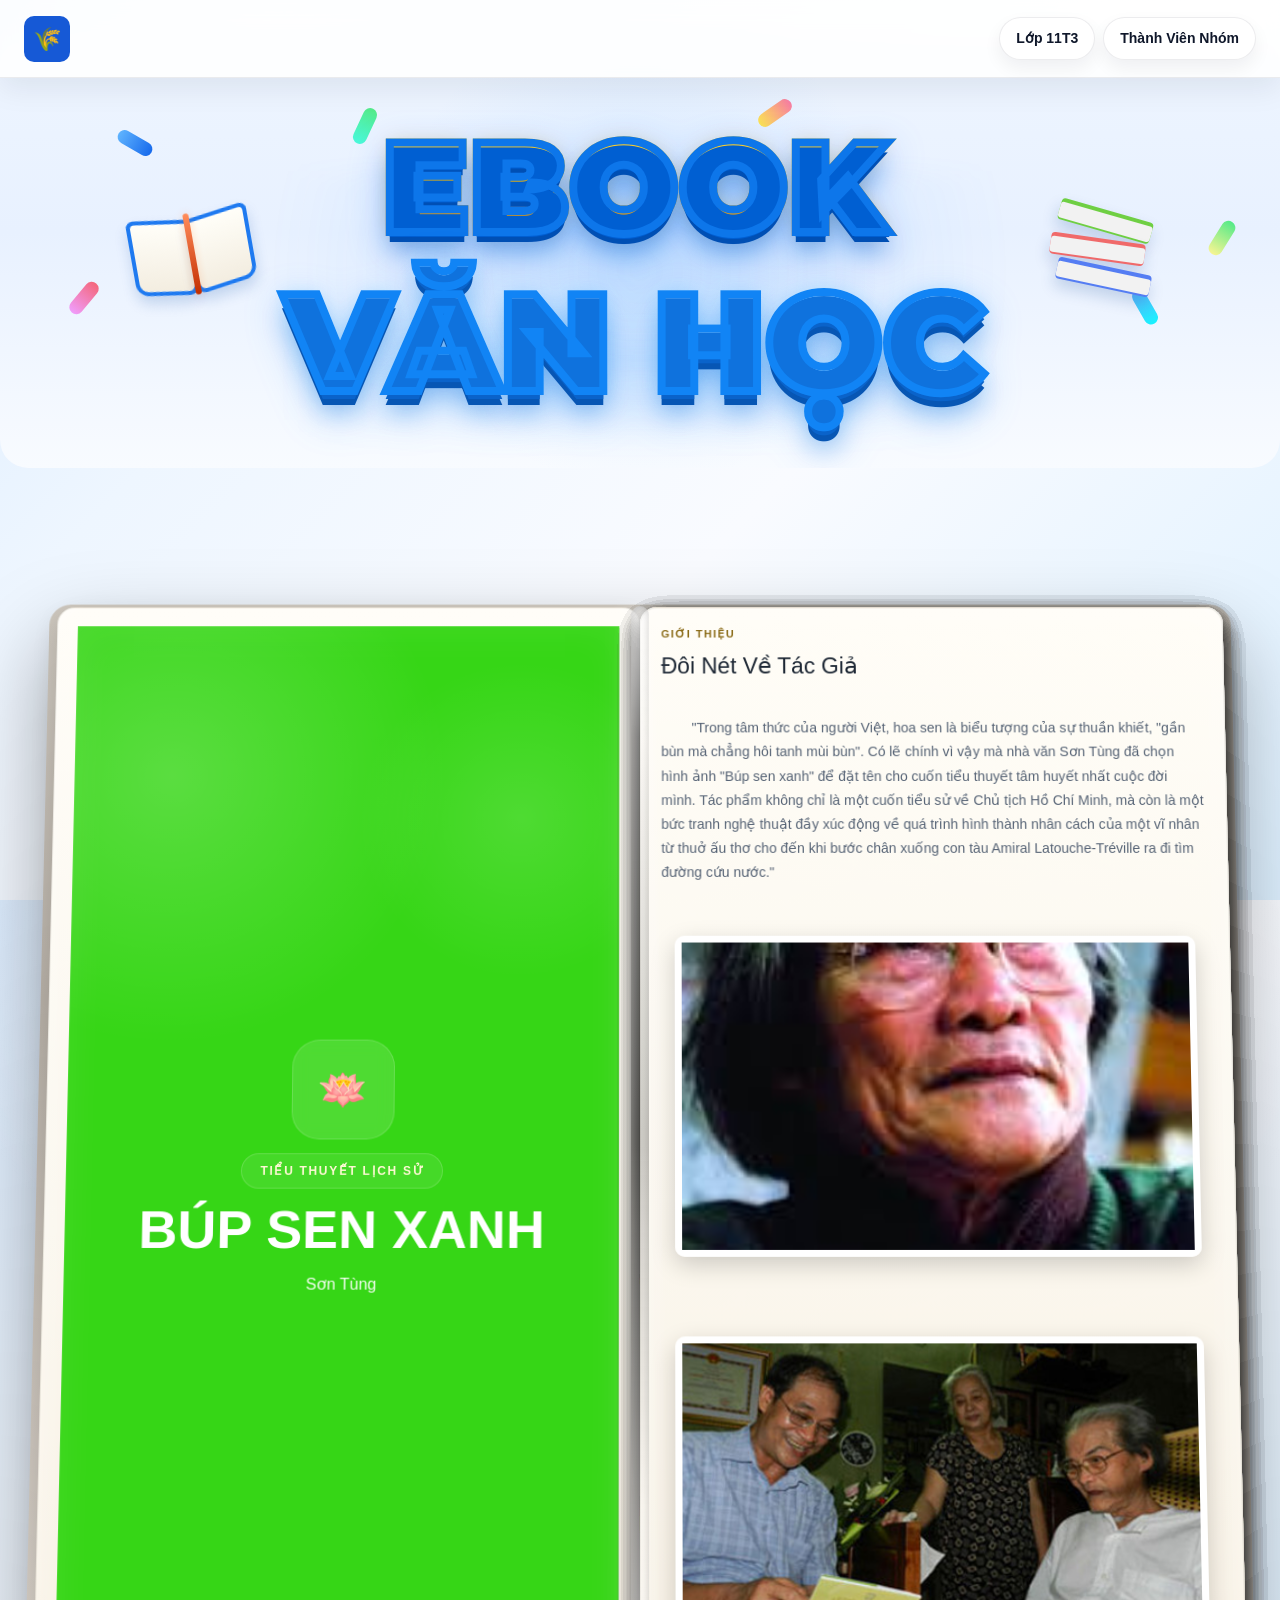
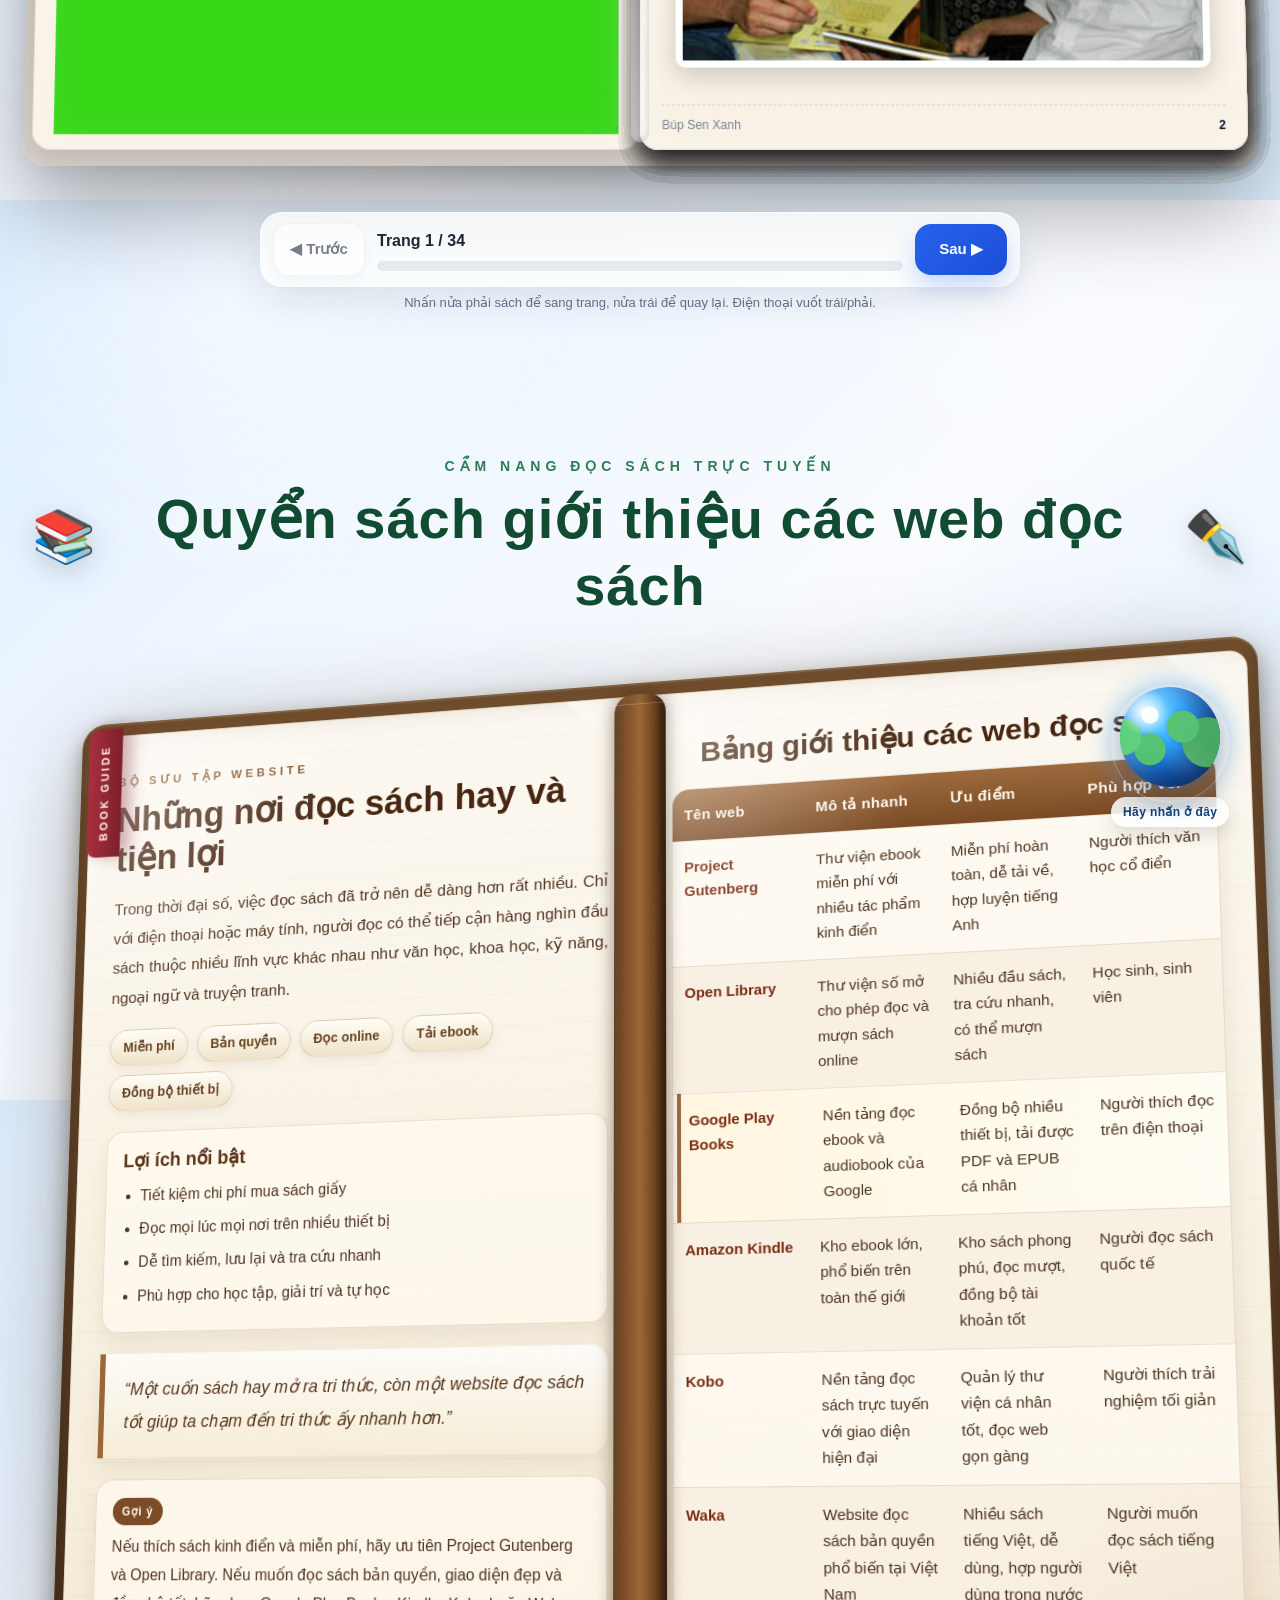
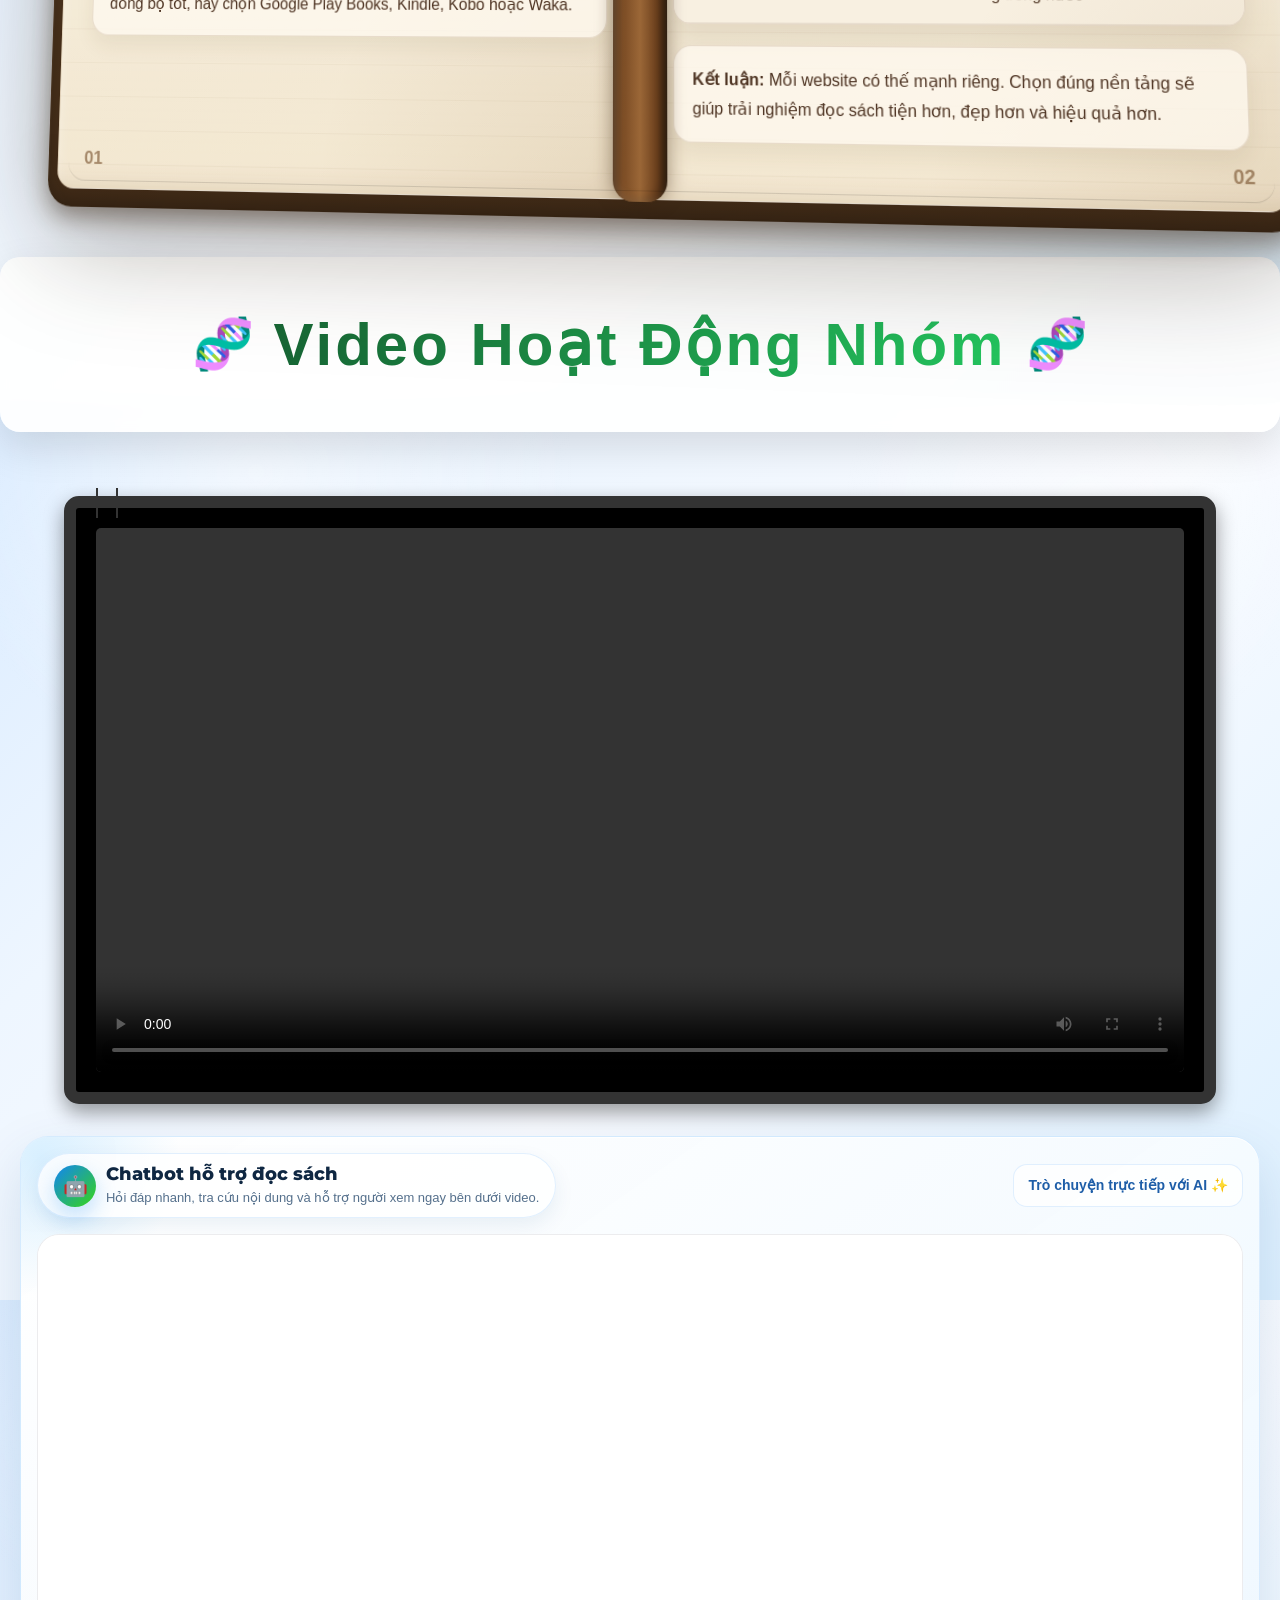
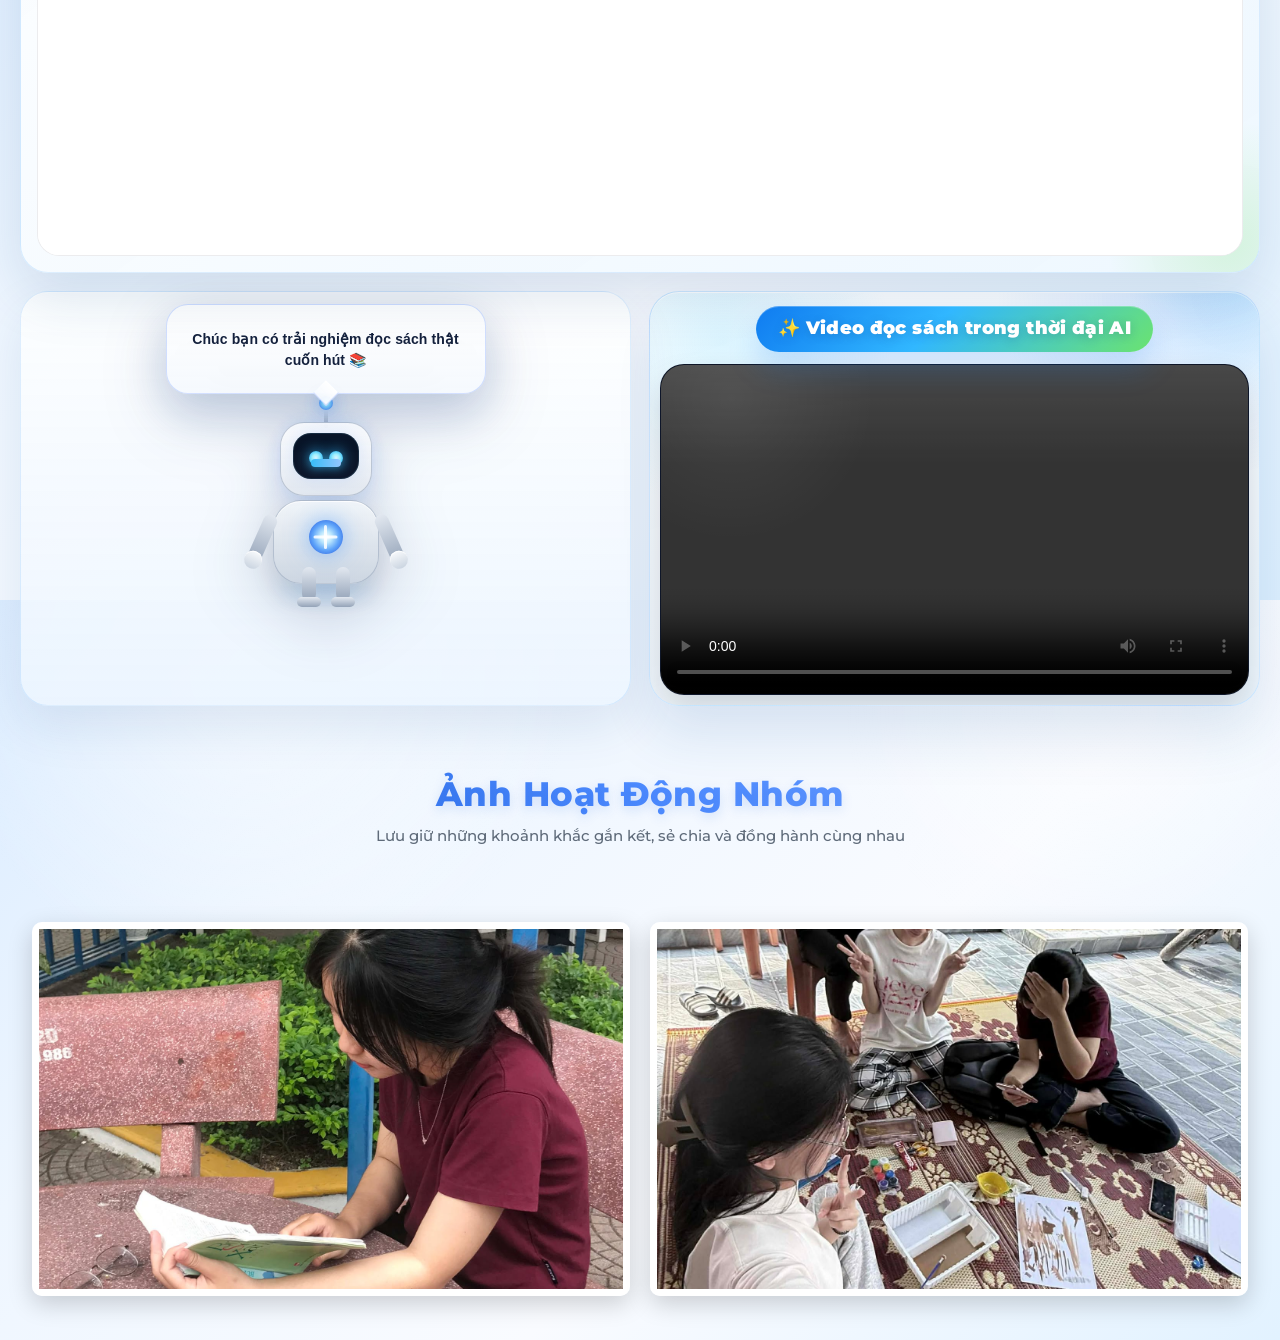
==== commit e396698d: "lc" ====
--- a/test.html
+++ b/test.html
@@ -3340,10 +3340,12 @@
       </p>
       <div class="anhnhom">
         <div class="slider">
-          <img src="/imgalbum/bacho1.jpg" class="slide active">
-        </div>
-        <div class="slider">
-          <img src="/imgalbum/23.jpg" class="slide active">
+          <img src="/imgalbum/nvp/1.webp" class="slide active">
+          <img src="/imgalbum/nvp/4.jpg" class="slide">
+        </div>
+        <div class="slider">
+          <img src="/imgalbum/nvp/2.jpg" class="slide active">
+          <img src="/imgalbum/nvp/3.jpeg" class="slide">
         </div>
       </div>
       <div class="page-footer"><span>Búp Sen Xanh</span><span class="page-no"></span></div>
@@ -3761,6 +3763,24 @@
       </ul>
       👉 Bài học: Cần biết trân trọng cơ hội, cố gắng học tập và rèn luyện bản thân mỗi ngày.
       </p>
+      <div class="anhnhom">
+        <div class="slider">
+          <img src="/imgalbum/hocsinh/1.jpg" class="slide active">
+          <img src="/imgalbum/hocsinh/2.jpg" class="slide">
+          <img src="/imgalbum/hocsinh/3.jpg" class="slide">
+          <img src="/imgalbum/hocsinh/4.jpg" class="slide">
+          <img src="/imgalbum/hocsinh/5.jpg" class="slide">
+          <img src="/imgalbum/hocsinh/6.webp" class="slide">
+        </div>
+        <div class="slider">
+          <img src="/imgalbum/hocsinh/7.jpg" class="slide active">
+          <img src="/imgalbum/hocsinh/8.jpg" class="slide">
+          <img src="/imgalbum/hocsinh/9.jpg" class="slide">
+          <img src="/imgalbum/hocsinh/10.webp" class="slide">
+          <img src="/imgalbum/hocsinh/11.webp" class="slide">
+          <img src="/imgalbum/hocsinh/12.webp" class="slide">
+        </div>
+      </div>
       <div class="page-footer"><span>Búp Sen Xanh</span><span class="page-no"></span></div>
     </div>
 
@@ -3786,19 +3806,34 @@
         <li>Đều có mục tiêu rõ ràng và biết cách phấn đấu để đạt được chúng</li>
       </ul>
       👉 Ý nghĩa: Thành công không phụ thuộc hoàn cảnh, mà phụ thuộc vào sự cố gắng của mỗi người.
-
+      <br>
       </p>
+      <div class="anhnhom">
+        <div class="slider">
+          <img src="/imgalbum/hocsinh/vk1.webp" class="slide active">
+          <img src="/imgalbum/hocsinh/vk2.jpg" class="slide">
+          <img src="/imgalbum/hocsinh/vk3.webp" class="slide">
+          <img src="/imgalbum/hocsinh/vk4.jpg" class="slide">
+        </div>
+        <div class="slider">
+          <img src="/imgalbum/hocsinh/vk6.jpg" class="slide active">
+          <img src="/imgalbum/hocsinh/vk7.jpg" class="slide">
+          <img src="/imgalbum/hocsinh/vk8.jpg" class="slide">
+        </div>
+      </div>
       <div class="page-footer"><span>Búp Sen Xanh</span><span class="page-no"></span></div>
     </div>
 
     <!-- Trang 30: Chương III - Phần 4 -->
     <div class="page-content-static">
-      <div class="chapter-kicker">Giá Trị Nội Dung và Nghệ Thuật</div>
+      <div class="chapter-kicker">Giá Trị Nội Dung Và Nghệ Thuật</div>
       <div class="title-flex">
         <h3 class="chapter-title">
-          Khắc họa chân thực và cảm động tuổi thơ của Nguyễn Sinh Cung (Bác Hồ)
+          Giá Trị Nội Dung
         </h3>
         <span class="sub-inline">
+          <strong>Khắc họa chân thực và cảm động tuổi thơ của Nguyễn Sinh Cung (Bác Hồ)</strong>
+          <br>
           <strong>Thể hiện:</strong>
         </span>
       </div>
@@ -3817,13 +3852,31 @@
           <li>Phải biết vượt qua khó khăn để theo đuổi ước mơ</li>
         </ul>
         👉 Ý nghĩa: Giúp người đọc hiểu hơn về quá trình hình thành nhân cách vĩ đại của Bác Hồ và rút ra bài học cho bản thân.
+        </p>
+        <div class="anhnhom">
+          <div class="slider">
+            <img src="/imgalbum/chame/1.jpg" class="slide active">
+            <img src="/imgalbum/chame/2.jpg" class="slide">
+            <img src="/imgalbum/chame/3.jpg" class="slide">
+            <img src="/imgalbum/chame/4.jpg" class="slide">
+            <img src="/imgalbum/chame/5.jpg" class="slide">
+            <img src="/imgalbum/chame/6.webp" class="slide">
+          </div>
+          <div class="slider">
+            <img src="/imgalbum/chame/7.webp" class="slide active">
+            <img src="/imgalbum/chame/8.jpg" class="slide">
+            <img src="/imgalbum/chame/5.jpg" class="slide">
+            <img src="/imgalbum/chame/2.jpg" class="slide">
+            <img src="/imgalbum/chame/1.jpg" class="slide">
+            <img src="/imgalbum/chame/3.jpg" class="slide">
+          </div>
+        </div>
         <div class="page-footer"><span>Búp Sen Xanh</span><span class="page-no"></span></div>
-        </p>
-    </div>
+      </div>
 
     <!-- Trang 31: Chương III - Phần 5 -->
     <div class="page-content-static">
-      <div class="chapter-kicker">Giá Trị Nghệ Thuật</div>
+      <div class="chapter-kicker">Giá Trị Nội Dung Và Nghệ Thuật</div>
       <h3 class="chapter-title">Giá trị nghệ thuật</h3>
       <p class="lead" style="margin-bottom: 2%;">
         Lối kể chuyện nhẹ nhàng, giàu cảm xúc
